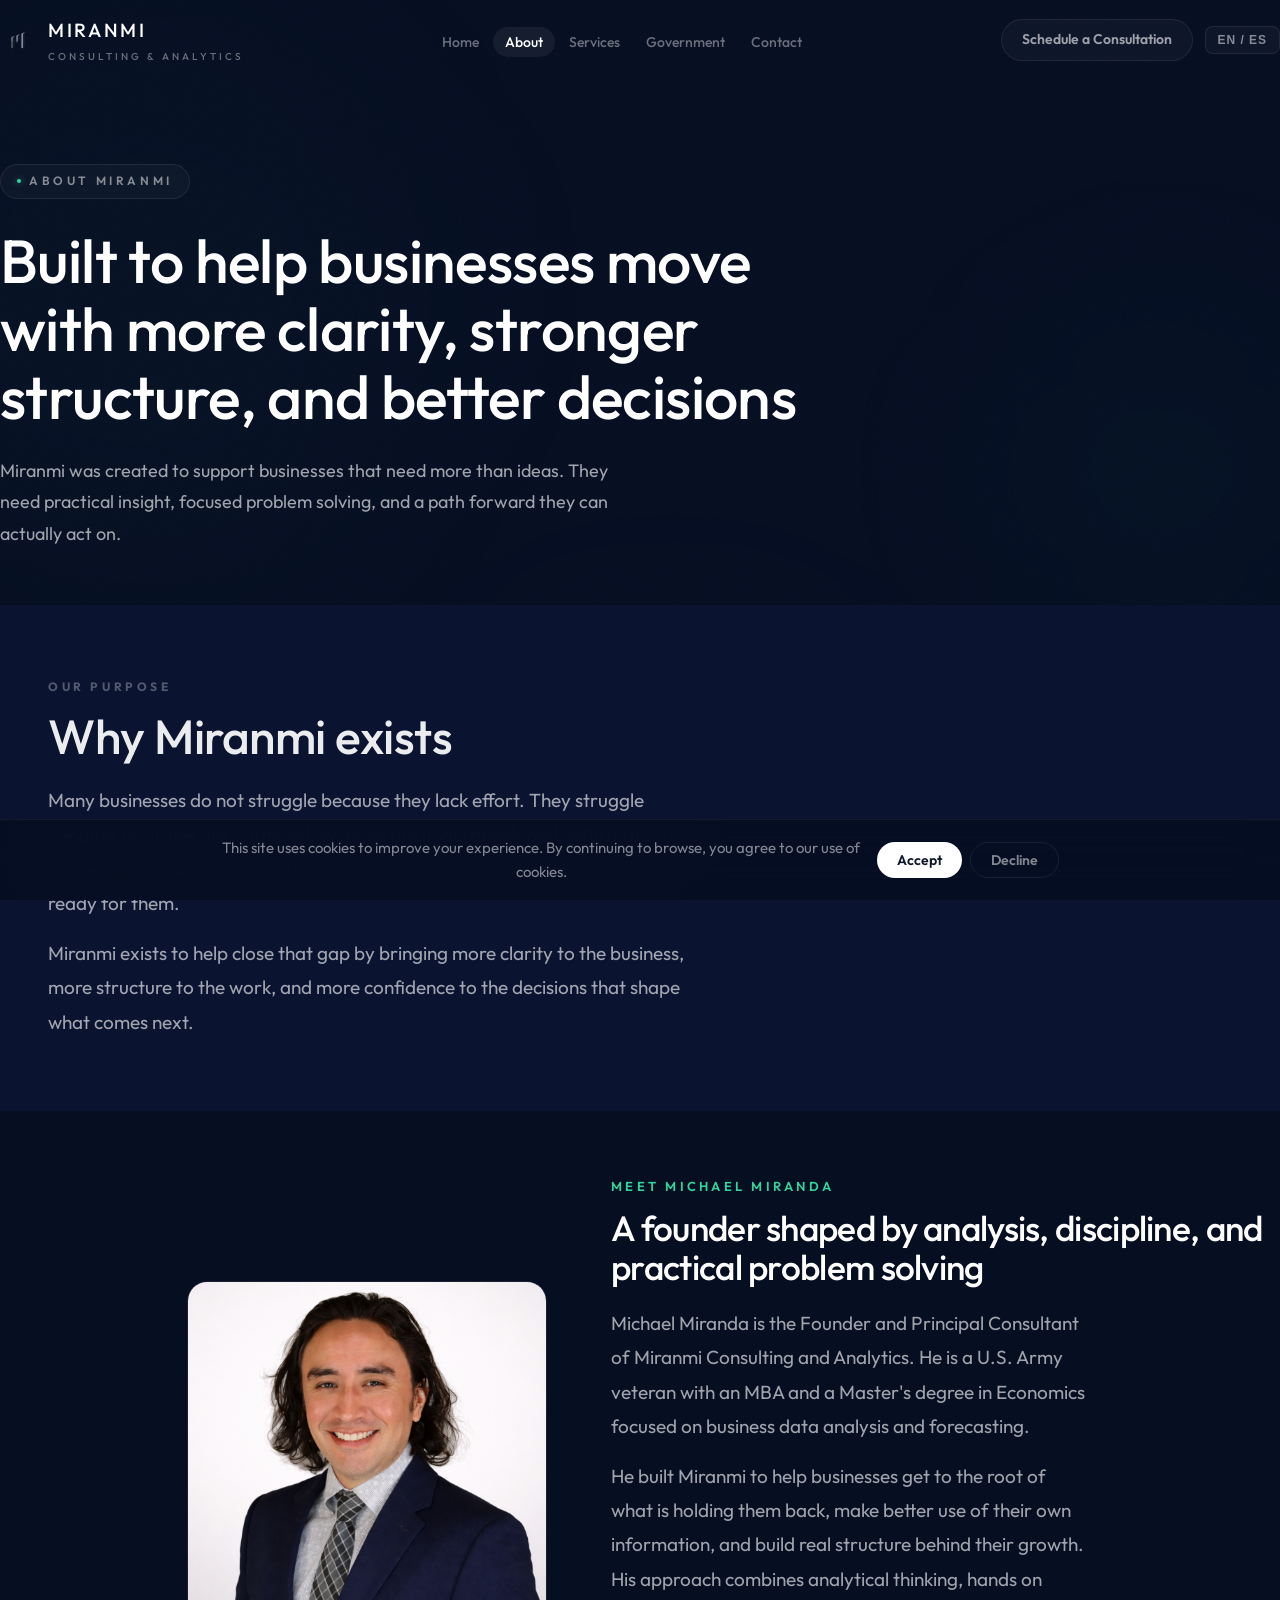
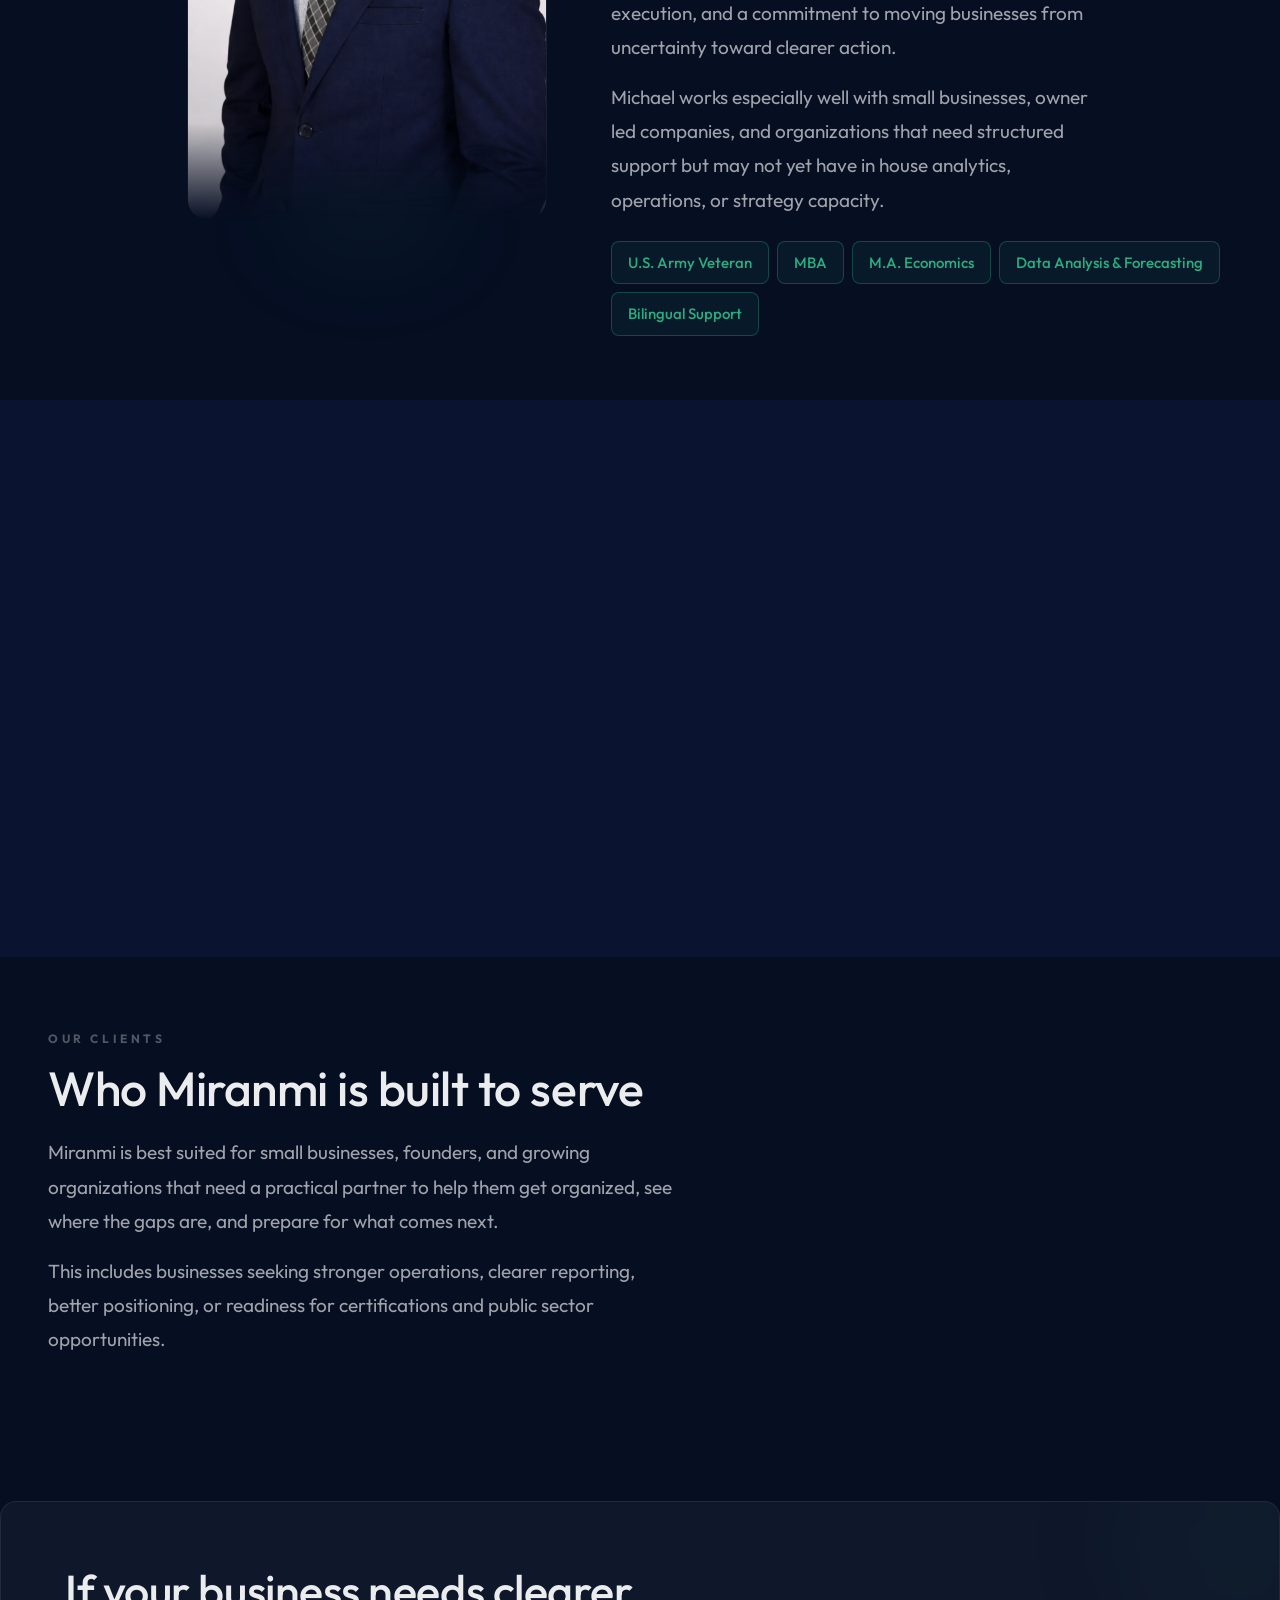
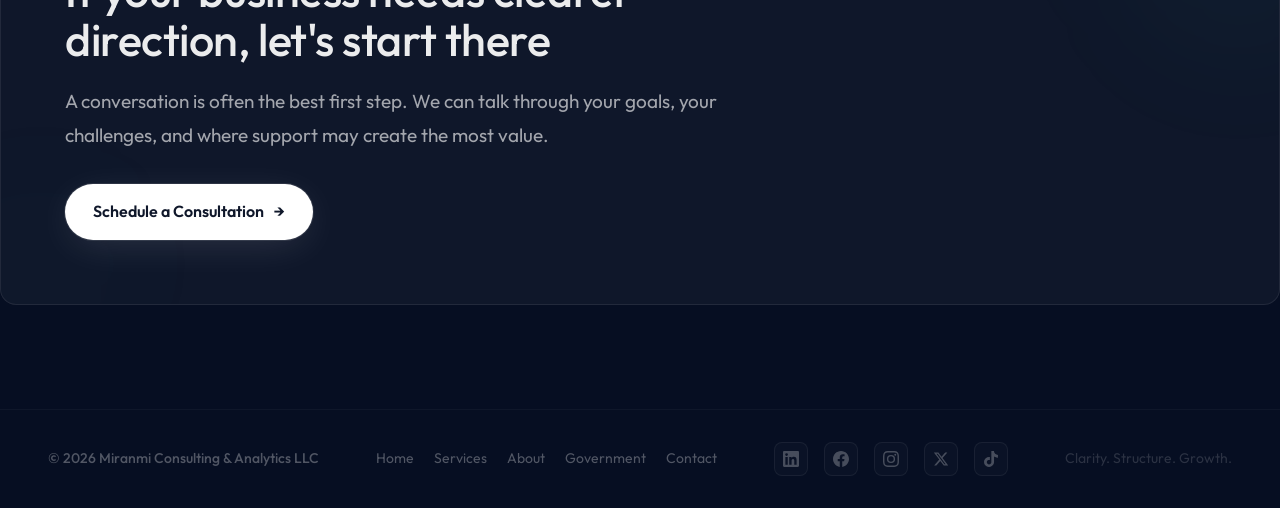
==== about/index.html @ eeb375f2 "Add files via upload" ====
<!DOCTYPE html>
<html lang="en">
<head>
<meta charset="UTF-8">
<meta name="viewport" content="width=device-width, initial-scale=1.0">
<title>About | Miranmi Consulting & Analytics</title>
<meta name="description" content="Meet Michael Miranda, founder of Miranmi Consulting & Analytics. Veteran-owned firm in San Antonio, TX offering strategy, analytics, and operations support.">
<link rel="canonical" href="https://miranmi.com/about/">
<meta property="og:type" content="website">
<meta property="og:url" content="https://miranmi.com/about/">
<meta property="og:title" content="About | Miranmi Consulting & Analytics">
<meta property="og:description" content="Meet Michael Miranda, founder of Miranmi Consulting & Analytics. Veteran-owned firm in San Antonio, TX offering strategy, analytics, and operations support.">
<meta property="og:image" content="https://miranmi.com/og-image.png">
<meta property="og:site_name" content="Miranmi Consulting & Analytics">
<meta property="og:locale" content="en_US">
<meta property="og:locale:alternate" content="es_US">
<link rel="alternate" hreflang="en" href="https://miranmi.com/about/">
<link rel="alternate" hreflang="x-default" href="https://miranmi.com/about/">
<meta name="twitter:card" content="summary_large_image">
<meta name="twitter:title" content="About | Miranmi Consulting & Analytics">
<meta name="twitter:description" content="Meet Michael Miranda, founder of Miranmi Consulting & Analytics. Veteran-owned firm in San Antonio, TX offering strategy, analytics, and operations support.">
<meta name="twitter:image" content="https://miranmi.com/og-image.png">
<link rel="icon" type="image/svg+xml" href="/favicon.svg">
<link rel="apple-touch-icon" href="/favicon.svg">
<link rel="preconnect" href="https://fonts.googleapis.com">
<link rel="preconnect" href="https://fonts.gstatic.com" crossorigin>
<link href="https://fonts.googleapis.com/css2?family=Outfit:wght@300;400;500;600;700&display=swap" rel="stylesheet">
<link rel="preload" href="/styles.css" as="style">
<link rel="stylesheet" href="/styles.css">
<script type="application/ld+json">
{
  "@context": "https://schema.org",
  "@type": "AboutPage",
  "mainEntity": {
    "@type": "ProfessionalService",
    "name": "Miranmi Consulting & Analytics",
    "url": "https://miranmi.com",
    "founder": {
      "@type": "Person",
      "name": "Michael Miranda",
      "jobTitle": "Founder",
      "image": "https://miranmi.com/images/michael-miranda.png"
    },
    "description": "Veteran-owned consulting firm in San Antonio, TX helping businesses gain clarity, improve structure, and prepare for growth."
  }
,
  "availableLanguage": ["en", "es"]
}
</script>
</head>
<body>
<div class="scroll-line" id="scrollLine"></div>
<div class="noise"></div>
<div class="bg-glow"><div class="g1"></div><div class="g2"></div><div class="g3"></div></div>

<nav class="nav" id="mainNav" role="navigation" aria-label="Main navigation">
  <div class="container nav-inner">
    <a href="/" class="nav-logo" aria-label="Miranmi Consulting & Analytics — Home">
      <svg viewBox="0 0 23623 23623" role="img" aria-label="Miranmi logo" style="fill-rule:evenodd;clip-rule:evenodd;stroke-linejoin:round;stroke-miterlimit:2;height:36px;width:36px;">
<defs>
<linearGradient id="nlg1" x1="0" y1="0" x2="1" y2="0" gradientUnits="userSpaceOnUse" gradientTransform="matrix(0,1339.72,-5904.94,0,13251.5,8702.69)"><stop offset="0" style="stop-color:rgb(123,130,145);stop-opacity:0.87"/><stop offset="1" style="stop-color:rgb(86,93,107);stop-opacity:0.87"/></linearGradient>
<linearGradient id="nlg2" x1="0" y1="0" x2="1" y2="0" gradientUnits="userSpaceOnUse" gradientTransform="matrix(0,1057.83,-3137.89,0,2877,10835.3)"><stop offset="0" style="stop-color:rgb(123,130,145);stop-opacity:0.92"/><stop offset="1" style="stop-color:rgb(86,93,107);stop-opacity:0.92"/></linearGradient>
</defs>
<g transform="matrix(1,0,0,1,0,827.251)">
<g transform="matrix(1.09,0,0,1.11,1342.5,495)">
<g transform="matrix(0.716,0,0,1.46,3920.6,-3742.5)"><path d="M5115.6,7302L5115.6,11706.8L3601,12324.8L3601,8026.5L5115.6,7302Z" style="fill:rgb(31,37,48);fill-opacity:0.5"/></g>
<g transform="matrix(0.292,0,0,1.265,4681,-1985.8)"><rect x="2737" y="7870" width="3521" height="4958" style="fill:url(#nlg1)"/></g>
<g transform="matrix(1,0,0,1,2173.6,1693)"><path d="M5407.4,5222L4337.3,6279.4L3307.8,6279.4L5407.4,5222Z" style="fill:rgb(194,200,212);fill-opacity:0.9"/></g>
</g>
<g transform="matrix(1.09,0,0,1.51,8043.9,-5215.2)">
<g transform="matrix(0.716,0,0,1.46,3920.6,-3742.5)"><path d="M5115.6,7499.9L5115.6,11870.3L3601,12324.8L3601,8013L5115.6,7499.9Z" style="fill:rgb(31,37,48);fill-opacity:0.5"/></g>
<g transform="matrix(0.292,0,0,1.265,4681,-1985.8)"><rect x="2737" y="7870" width="3521" height="4958" style="fill:rgb(130,138,153)"/></g>
<g transform="matrix(1,0,0,1,2173.6,1693)"><path d="M5407.4,5510.9L4337.3,6279.4L3307.8,6279.4L5407.4,5510.9Z" style="fill:rgb(194,200,212);fill-opacity:0.9"/></g>
</g>
<g transform="matrix(1.09,0,0,1,-1069.6,2012.2)">
<g transform="matrix(0.716,0,0,1.028,8324.9,-2637.6)"><path d="M6350.3,7422.6L6350.3,11281.4L4835.7,12255.4L4835.7,8564.4L6350.3,7422.6Z" style="fill:rgb(31,37,48);fill-opacity:0.47"/></g>
<g transform="matrix(0.292,0,0,0.945,9968.8,-1280.8)"><path d="M6258,7872.5C6258,7872.5 6255.1,11665.8 6254.9,11878.9C6254.9,11884.8 6247,11890.4 6233.3,11894L2737,12828L2737,7870L6258,7872.5Z" style="fill:url(#nlg2)"/></g>
<g transform="matrix(1,0,0,1,7461.4,-160.5)"><path d="M5407.4,5153.8L4337.3,6319.1L3307.8,6319.1L5407.4,5153.8Z" style="fill:rgb(194,200,212);fill-opacity:0.9"/></g>
</g>
</g>
</svg>
      <div>
        <div class="nav-logo-text logo-font">MIRANMI</div>
        <div class="nav-logo-sub"><span data-i="en" lang="en">Consulting & Analytics</span><span data-i="es" lang="es">Consultoría y Análisis</span></div>
      </div>
    </a>
    <ul class="nav-links" id="navLinks">
      <li><a href="/"><span data-i="en" lang="en">Home</span><span data-i="es" lang="es">Inicio</span></a></li>
      <li><a href="/about/" class="active"><span data-i="en" lang="en">About</span><span data-i="es" lang="es">Nosotros</span></a></li>
      <li><a href="/services/"><span data-i="en" lang="en">Services</span><span data-i="es" lang="es">Servicios</span></a></li>
      <li><a href="/government/"><span data-i="en" lang="en">Government</span><span data-i="es" lang="es">Gobierno</span></a></li>
      <li><a href="/contact/"><span data-i="en" lang="en">Contact</span><span data-i="es" lang="es">Contacto</span></a></li>
    </ul>
    <div class="nav-right">
      <a href="/contact/" class="nav-cta"><span data-i="en" lang="en">Schedule a Consultation</span><span data-i="es" lang="es">Agendar Consulta</span></a>
      <button class="lang-btn" onclick="toggleLang()" aria-label="Toggle English and Spanish">EN / ES</button>
      <button class="hamburger" onclick="openMenu()" aria-label="Menu"><span></span><span></span><span></span></button>
    </div>
  </div>
</nav>
<div class="mobile-overlay" id="mOverlay" onclick="closeMenu()"></div>
<div class="mobile-menu" id="mMenu">
  <div class="mobile-header">
    <div class="nav-logo" style="gap:8px;"><div><div class="nav-logo-text logo-font" style="font-size:17px;">MIRANMI</div></div></div>
    <button class="mobile-close" onclick="closeMenu()">&times;</button>
  </div>
  <nav class="mobile-nav">
    <a href="/" onclick="closeMenu()"><span data-i="en" lang="en">Home</span><span data-i="es" lang="es">Inicio</span></a>
    <a href="/about/" onclick="closeMenu()"><span data-i="en" lang="en">About</span><span data-i="es" lang="es">Nosotros</span></a>
    <a href="/services/" onclick="closeMenu()"><span data-i="en" lang="en">Services</span><span data-i="es" lang="es">Servicios</span></a>
    <a href="/government/" onclick="closeMenu()"><span data-i="en" lang="en">Government</span><span data-i="es" lang="es">Gobierno</span></a>
    <a href="/contact/" onclick="closeMenu()"><span data-i="en" lang="en">Contact</span><span data-i="es" lang="es">Contacto</span></a>
  </nav>
  <div class="mobile-footer">
    <a href="/contact/" onclick="closeMenu()"><span data-i="en" lang="en">Schedule a Consultation</span><span data-i="es" lang="es">Agendar Consulta</span> &rarr;</a>
  </div>
</div>

<main id="main-content">
<section class="page-hero container">
  <div class="reveal">
    <div class="eyebrow"><span class="dot"></span> <span data-i="en" lang="en">About Miranmi</span><span data-i="es" lang="es">Sobre Miranmi</span></div>
    <h1 class="serif"><span data-i="en" lang="en">Built to help businesses move with more clarity, stronger structure, and better decisions</span><span data-i="es" lang="es">Creado para ayudar a las empresas a moverse con más claridad, estructura más fuerte y mejores decisiones</span></h1>
    <p class="hero-sub"><span data-i="en" lang="en">Miranmi was created to support businesses that need more than ideas. They need practical insight, focused problem solving, and a path forward they can actually act on.</span><span data-i="es" lang="es">Miranmi fue creado para apoyar a empresas que necesitan más que ideas. Necesitan conocimiento práctico, resolución enfocada de problemas y un camino hacia adelante sobre el cual puedan actuar.</span></p>
  </div>
</section>
<section class="section-pad section-alt"><div class="container">
  <div class="reveal">
    <div class="section-label"><span data-i="en" lang="en">Our purpose</span><span data-i="es" lang="es">Nuestro propósito</span></div>
    <h2 class="section-title serif"><span data-i="en" lang="en">Why Miranmi exists</span><span data-i="es" lang="es">Por qué existe Miranmi</span></h2>
    <p class="section-text"><span data-i="en" lang="en">Many businesses do not struggle because they lack effort. They struggle because priorities are scattered, systems are underdeveloped, information is not being used well, or growth opportunities arrive before the business is ready for them.</span><span data-i="es" lang="es">Muchas empresas no luchan por falta de esfuerzo. Luchan porque las prioridades están dispersas, los sistemas están subdesarrollados, la información no se usa bien o las oportunidades de crecimiento llegan antes de que el negocio esté listo.</span></p>
    <p class="section-text" style="margin-top:16px;"><span data-i="en" lang="en">Miranmi exists to help close that gap by bringing more clarity to the business, more structure to the work, and more confidence to the decisions that shape what comes next.</span><span data-i="es" lang="es">Miranmi existe para ayudar a cerrar esa brecha trayendo más claridad al negocio, más estructura al trabajo y más confianza a las decisiones que dan forma a lo que viene.</span></p>
  </div>
</div></section>
<section class="container founder-section">
  <div class="founder-grid">
    <div class="reveal-left">
      <div class="founder-photo-wrap">
        <div class="founder-photo-glow"></div>
        <img src="/images/michael-miranda.png" alt="Michael Miranda — Founder, Miranmi Consulting & Analytics" class="founder-photo" width="400" height="500" loading="lazy">
      </div>
    </div>
    <div class="reveal-right" style="transition-delay:0.15s">
      <p class="founder-label"><span data-i="en" lang="en">Meet Michael Miranda</span><span data-i="es" lang="es">Conozca a Michael Miranda</span></p>
      <h2 class="serif founder-name" style="font-size:clamp(1.5rem,3vw,2.2rem);"><span data-i="en" lang="en">A founder shaped by analysis, discipline, and practical problem solving</span><span data-i="es" lang="es">Un fundador formado por el análisis, la disciplina y la resolución práctica de problemas</span></h2>
      <p class="founder-bio"><span data-i="en" lang="en">Michael Miranda is the Founder and Principal Consultant of Miranmi Consulting and Analytics. He is a U.S. Army veteran with an MBA and a Master&#39;s degree in Economics focused on business data analysis and forecasting.</span><span data-i="es" lang="es">Michael Miranda es el Fundador y Consultor Principal de Miranmi Consultoría y Análisis. Es veterano del Ejército de EE.UU. con un MBA y una Maestría en Economía enfocada en análisis de datos empresariales y pronósticos.</span></p>
      <p class="founder-bio" style="margin-top:16px;"><span data-i="en" lang="en">He built Miranmi to help businesses get to the root of what is holding them back, make better use of their own information, and build real structure behind their growth. His approach combines analytical thinking, hands on execution, and a commitment to moving businesses from uncertainty toward clearer action.</span><span data-i="es" lang="es">Construyó Miranmi para ayudar a las empresas a identificar lo que frena el progreso, hacer mejor uso de la información y construir una estructura más fuerte detrás del crecimiento.</span></p>
      <p class="founder-bio" style="margin-top:16px;"><span data-i="en" lang="en">Michael works especially well with small businesses, owner led companies, and organizations that need structured support but may not yet have in house analytics, operations, or strategy capacity.</span><span data-i="es" lang="es">Michael trabaja especialmente bien con pequeñas empresas, compañías dirigidas por sus dueños y organizaciones que necesitan soporte estructurado pero aún no tienen capacidad interna de análisis, operaciones o estrategia.</span></p>
      <div class="cert-badges" style="margin-top:24px;">
        <span class="cert-badge"><span data-i="en" lang="en">U.S. Army Veteran</span><span data-i="es" lang="es">Veterano del Ejército</span></span>
        <span class="cert-badge">MBA</span>
        <span class="cert-badge"><span data-i="en" lang="en">M.A. Economics</span><span data-i="es" lang="es">M.A. Economía</span></span>
        <span class="cert-badge"><span data-i="en" lang="en">Data Analysis & Forecasting</span><span data-i="es" lang="es">Análisis de Datos y Pronósticos</span></span>
        <span class="cert-badge"><span data-i="en" lang="en">Bilingual Support</span><span data-i="es" lang="es">Soporte Bilingüe</span></span>
      </div>
    </div>
  </div>
</section>
<section class="section-pad section-alt"><div class="container">
  <div class="reveal"><div class="section-label"><span data-i="en" lang="en">Guiding principles</span><span data-i="es" lang="es">Principios guía</span></div>
  <h2 class="section-title serif"><span data-i="en" lang="en">What guides the work</span><span data-i="es" lang="es">Lo que guía el trabajo</span></h2></div>
  <div class="card-grid cols-4">    <div class="card reveal"><div class="card-icon"><svg viewBox="0 0 24 24"><circle cx="11" cy="11" r="8"/><line x1="21" y1="21" x2="16.65" y2="16.65"/></svg></div><h3><span data-i="en" lang="en">Clarity first</span><span data-i="es" lang="es">Claridad primero</span></h3><p><span data-i="en" lang="en">Good decisions depend on understanding what matters most.</span><span data-i="es" lang="es">Las buenas decisiones dependen de entender lo que más importa.</span></p><div class="bottom-line"></div></div>
    <div class="card reveal" style="transition-delay:0.08s"><div class="card-icon"><svg viewBox="0 0 24 24"><polygon points="12 2 2 7 12 12 22 7 12 2"/><polyline points="2 17 12 22 22 17"/><polyline points="2 12 12 17 22 12"/></svg></div><h3><span data-i="en" lang="en">Structure matters</span><span data-i="es" lang="es">La estructura importa</span></h3><p><span data-i="en" lang="en">Growth is easier to sustain when systems, priorities, and processes are aligned.</span><span data-i="es" lang="es">El crecimiento es más fácil de sostener cuando sistemas, prioridades y procesos están alineados.</span></p><div class="bottom-line"></div></div>
    <div class="card reveal" style="transition-delay:0.16s"><div class="card-icon"><svg viewBox="0 0 24 24"><polygon points="13 2 3 14 12 14 11 22 21 10 12 10 13 2"/></svg></div><h3><span data-i="en" lang="en">Practical over performative</span><span data-i="es" lang="es">Práctico sobre performativo</span></h3><p><span data-i="en" lang="en">Support should make the business easier to run, not more complicated to explain.</span><span data-i="es" lang="es">El apoyo debe hacer que el negocio sea más fácil de operar, no más complicado de explicar.</span></p><div class="bottom-line"></div></div>
    <div class="card reveal" style="transition-delay:0.24s"><div class="card-icon"><svg viewBox="0 0 24 24"><path d="M22 11.08V12a10 10 0 1 1-5.93-9.14"/><polyline points="22 4 12 14.01 9 11.01"/></svg></div><h3><span data-i="en" lang="en">Real world usefulness</span><span data-i="es" lang="es">Utilidad en el mundo real</span></h3><p><span data-i="en" lang="en">The goal is not to create more theory. The goal is to help businesses act with more confidence and direction.</span><span data-i="es" lang="es">El objetivo no es crear más teoría. El objetivo es ayudar a las empresas a actuar con más confianza y dirección.</span></p><div class="bottom-line"></div></div>
</div>
</div></section>
<section class="section-pad"><div class="container">
  <div class="reveal">
    <div class="section-label"><span data-i="en" lang="en">Our clients</span><span data-i="es" lang="es">Nuestros clientes</span></div>
    <h2 class="section-title serif"><span data-i="en" lang="en">Who Miranmi is built to serve</span><span data-i="es" lang="es">Para quién fue creado Miranmi</span></h2>
    <p class="section-text"><span data-i="en" lang="en">Miranmi is best suited for small businesses, founders, and growing organizations that need a practical partner to help them get organized, see where the gaps are, and prepare for what comes next.</span><span data-i="es" lang="es">Miranmi es ideal para pequeñas empresas, fundadores y organizaciones en crecimiento que necesitan apoyo práctico para entender qué frena el progreso, mejorar la estructura interna y prepararse para la siguiente etapa de crecimiento.</span></p>
    <p class="section-text" style="margin-top:16px;"><span data-i="en" lang="en">This includes businesses seeking stronger operations, clearer reporting, better positioning, or readiness for certifications and public sector opportunities.</span><span data-i="es" lang="es">Esto incluye empresas que buscan operaciones más fuertes, reportes más claros, mejor posicionamiento o preparación para certificaciones y oportunidades del sector público.</span></p>
  </div>
</div></section>
<section class="container section-pad">
  <div class="reveal-scale">
    <div class="cta-section">
      <div class="cta-glow1"></div>
      <div class="cta-glow2"></div>
      <div class="cta-inner" style="max-width:720px;">
        <h2 class="serif"><span data-i="en" lang="en">If your business needs clearer direction, let's start there</span><span data-i="es" lang="es">Si su negocio necesita una dirección más clara, comencemos ahí</span></h2>
        <p><span data-i="en" lang="en">A conversation is often the best first step. We can talk through your goals, your challenges, and where support may create the most value.</span><span data-i="es" lang="es">Una conversación es a menudo el mejor primer paso. Podemos hablar sobre sus objetivos, sus desafíos y dónde el apoyo puede crear más valor.</span></p>
        <div style="margin-top:32px;">
          <a href="/contact/" class="btn-primary"><span data-i="en" lang="en">Schedule a Consultation</span><span data-i="es" lang="es">Agendar Consulta</span> <span>&rarr;</span></a>
          
        </div>
      </div>
    </div>
  </div>
</section>

</main>

<footer class="footer">
  <div class="container">
    <div class="footer-inner">
      <div class="footer-copy">&copy; 2026 Miranmi Consulting &amp; Analytics LLC</div>
      <nav class="footer-nav" aria-label="Footer navigation">
        <a href="/">Home</a>
        <a href="/services/">Services</a>
        <a href="/about/">About</a>
        <a href="/government/">Government</a>
        <a href="/contact/">Contact</a>
      </nav>
      <div class="footer-social">
        <a href="https://www.linkedin.com/company/miranmiconsulting" target="_blank" rel="noopener noreferrer" aria-label="LinkedIn"><svg viewBox="0 0 24 24"><path d="M20.447 20.452h-3.554v-5.569c0-1.328-.027-3.037-1.852-3.037-1.853 0-2.136 1.445-2.136 2.939v5.667H9.351V9h3.414v1.561h.046c.477-.9 1.637-1.85 3.37-1.85 3.601 0 4.267 2.37 4.267 5.455v6.286zM5.337 7.433a2.062 2.062 0 01-2.063-2.065 2.064 2.064 0 112.063 2.065zm1.782 13.019H3.555V9h3.564v11.452zM22.225 0H1.771C.792 0 0 .774 0 1.729v20.542C0 23.227.792 24 1.771 24h20.451C23.2 24 24 23.227 24 22.271V1.729C24 .774 23.2 0 22.222 0h.003z"/></svg></a>
        <a href="https://www.facebook.com/people/Miranmi-Consulting-Analytics/61582203251002/" target="_blank" rel="noopener noreferrer" aria-label="Facebook"><svg viewBox="0 0 24 24"><path d="M24 12.073c0-6.627-5.373-12-12-12s-12 5.373-12 12c0 5.99 4.388 10.954 10.125 11.854v-8.385H7.078v-3.47h3.047V9.43c0-3.007 1.792-4.669 4.533-4.669 1.312 0 2.686.235 2.686.235v2.953H15.83c-1.491 0-1.956.925-1.956 1.874v2.25h3.328l-.532 3.47h-2.796v8.385C19.612 23.027 24 18.062 24 12.073z"/></svg></a>
        <a href="https://www.instagram.com/miranmiconsulting/" target="_blank" rel="noopener noreferrer" aria-label="Instagram"><svg viewBox="0 0 24 24"><path d="M12 2.163c3.204 0 3.584.012 4.85.07 3.252.148 4.771 1.691 4.919 4.919.058 1.265.069 1.645.069 4.849 0 3.205-.012 3.584-.069 4.849-.149 3.225-1.664 4.771-4.919 4.919-1.266.058-1.644.07-4.85.07-3.204 0-3.584-.012-4.849-.07-3.26-.149-4.771-1.699-4.919-4.92-.058-1.265-.07-1.644-.07-4.849 0-3.204.013-3.583.07-4.849.149-3.227 1.664-4.771 4.919-4.919 1.266-.057 1.645-.069 4.849-.069zM12 0C8.741 0 8.333.014 7.053.072 2.695.272.273 2.69.073 7.052.014 8.333 0 8.741 0 12c0 3.259.014 3.668.072 4.948.2 4.358 2.618 6.78 6.98 6.98C8.333 23.986 8.741 24 12 24c3.259 0 3.668-.014 4.948-.072 4.354-.2 6.782-2.618 6.979-6.98.059-1.28.073-1.689.073-4.948 0-3.259-.014-3.667-.072-4.947-.196-4.354-2.617-6.78-6.979-6.98C15.668.014 15.259 0 12 0zm0 5.838a6.162 6.162 0 100 12.324 6.162 6.162 0 000-12.324zM12 16a4 4 0 110-8 4 4 0 010 8zm6.406-11.845a1.44 1.44 0 100 2.881 1.44 1.44 0 000-2.881z"/></svg></a>
        <a href="https://x.com/miranmiconsult" target="_blank" rel="noopener noreferrer" aria-label="X"><svg viewBox="0 0 24 24"><path d="M18.244 2.25h3.308l-7.227 8.26 8.502 11.24H16.17l-5.214-6.817L4.99 21.75H1.68l7.73-8.835L1.254 2.25H8.08l4.713 6.231zm-1.161 17.52h1.833L7.084 4.126H5.117z"/></svg></a>
        <a href="https://www.tiktok.com/@miranmiconsulting" target="_blank" rel="noopener noreferrer" aria-label="TikTok"><svg viewBox="0 0 24 24"><path d="M12.525.02c1.31-.02 2.61-.01 3.91-.02.08 1.53.63 3.09 1.75 4.17 1.12 1.11 2.7 1.62 4.24 1.79v4.03c-1.44-.05-2.89-.35-4.2-.97-.57-.26-1.1-.59-1.62-.93-.01 2.92.01 5.84-.02 8.75-.08 1.4-.54 2.79-1.35 3.94-1.31 1.92-3.58 3.17-5.91 3.21-1.43.08-2.86-.31-4.08-1.03-2.02-1.19-3.44-3.37-3.65-5.71-.02-.5-.03-1-.01-1.49.18-1.9 1.12-3.72 2.58-4.96 1.66-1.44 3.98-2.13 6.15-1.72.02 1.48-.04 2.96-.04 4.44-.99-.32-2.15-.23-3.02.37-.63.41-1.11 1.04-1.36 1.75-.21.51-.15 1.07-.14 1.61.24 1.64 1.82 3.02 3.5 2.87 1.12-.01 2.19-.66 2.77-1.61.19-.33.4-.67.41-1.06.1-1.79.06-3.57.07-5.36.01-4.03-.01-8.05.02-12.07z"/></svg></a>
      </div>
      <div class="footer-tagline"><span data-i="en" lang="en">Clarity. Structure. Growth.</span><span data-i="es" lang="es">Claridad. Estructura. Crecimiento.</span></div>
    </div>
  </div>
</footer>
<div class="cookie-banner" id="cookieBanner">
  <p>
    <span data-i="en" lang="en">This site uses cookies to improve your experience. By continuing to browse, you agree to our use of cookies.</span>
    <span data-i="es" lang="es">Este sitio utiliza cookies para mejorar su experiencia. Al continuar navegando, acepta el uso de cookies.</span>
  </p>
  <div style="display:flex;gap:8px;">
    <button class="cookie-btn cookie-accept" onclick="acceptCookies()"><span data-i="en" lang="en">Accept</span><span data-i="es" lang="es">Aceptar</span></button>
    <button class="cookie-btn cookie-decline" onclick="declineCookies()"><span data-i="en" lang="en">Decline</span><span data-i="es" lang="es">Rechazar</span></button>
  </div>
</div>

<script src="/main.js"></script>
</body>
</html>
---- styles.css ----
/* ===== RESET ===== */
*, *::before, *::after { box-sizing: border-box; margin: 0; padding: 0; }
.sr-only { position:absolute;width:1px;height:1px;padding:0;margin:-1px;overflow:hidden;clip:rect(0,0,0,0);white-space:nowrap;border:0; }

:root {
  --bg: #060e22;
  --bg-alt: #0a1330;
  --bg-card: rgba(255,255,255,0.04);
  --bg-card-hover: rgba(255,255,255,0.07);
  --border: rgba(255,255,255,0.08);
  --border-hover: rgba(255,255,255,0.15);
  --text: rgba(255,255,255,0.62);
  --text-light: rgba(255,255,255,0.48);
  --text-bright: rgba(255,255,255,0.92);
  --text-muted: rgba(255,255,255,0.3);
  --white: #ffffff;
  --emerald: #34d399;
  --emerald-light: #6ee7b7;
  --emerald-glow: rgba(52,211,153,0.08);
  --emerald-border: rgba(52,211,153,0.25);
  --teal: #2dd4bf;
}

html { scroll-behavior: smooth; scroll-padding-top: 72px; }

body {
  font-family: 'Outfit', sans-serif;
  background: var(--bg);
  color: var(--text);
  line-height: 1.7;
  font-size: 19px;
  -webkit-font-smoothing: antialiased;
  overflow-x: hidden;
}

.serif { font-family: 'Avenir Next Condensed', 'Avenir Next', 'Avenir', 'Outfit', sans-serif; font-weight: 500; letter-spacing: -0.02em; }
.logo-font { font-family: 'Avenir Next Condensed', 'Avenir Next', 'Avenir', 'Outfit', sans-serif; }

a { color: inherit; text-decoration: none; }
img { max-width: 100%; height: auto; }

.container { max-width: 1280px; margin: 0 auto; padding: 0 24px; }
@media (min-width: 400px) { .container { padding: 0 32px; } }
@media (min-width: 640px) { .container { padding: 0 40px; } }
@media (min-width: 1024px) { .container { padding: 0 48px; } }

/* ===== SCROLL PROGRESS ===== */
.scroll-line {
  position: fixed; top: 0; left: 0; z-index: 200;
  height: 2px; width: 0;
  background: linear-gradient(90deg, var(--emerald), var(--teal));
  transition: width 80ms linear;
}

/* ===== NOISE OVERLAY ===== */
.noise {
  pointer-events: none; position: fixed; inset: 0; z-index: 1;
  opacity: 0.025;
  background-image: url("data:image/svg+xml,%3Csvg viewBox='0 0 256 256' xmlns='http://www.w3.org/2000/svg'%3E%3Cfilter id='n'%3E%3CfeTurbulence type='fractalNoise' baseFrequency='0.9' numOctaves='4' stitchTiles='stitch'/%3E%3C/filter%3E%3Crect width='100%25' height='100%25' filter='url(%23n)'/%3E%3C/svg%3E");
  background-repeat: repeat; background-size: 256px;
}

/* ===== BG GRADIENTS ===== */
.bg-glow { pointer-events: none; position: fixed; inset: 0; z-index: 0; }
.bg-glow .g1 { position: absolute; left: -160px; top: 0; width: 600px; height: 600px; border-radius: 50%; background: rgba(52,211,153,0.02); filter: blur(120px); }
.bg-glow .g2 { position: absolute; right: -80px; top: 30%; width: 400px; height: 400px; border-radius: 50%; background: rgba(45,212,191,0.015); filter: blur(100px); }
.bg-glow .g3 { position: absolute; bottom: 0; left: 33%; width: 500px; height: 300px; border-radius: 50%; background: rgba(6,182,212,0.01); filter: blur(100px); }

/* ===== NAV ===== */
.nav {
  position: sticky; top: 0; z-index: 100;
  border-bottom: 1px solid transparent;
  background: transparent;
  transition: all 0.6s ease;
}
.nav.scrolled {
  border-bottom-color: var(--border);
  background: rgba(6,14,34,0.85);
  backdrop-filter: blur(24px);
  box-shadow: 0 1px 40px -8px rgba(0,0,0,0.5);
}
.nav-inner {
  display: flex; align-items: center; justify-content: space-between;
  padding: 14px 0; gap: 16px;
}
.nav-logo { display: flex; align-items: center; gap: 12px; }
.nav-logo svg { height: 36px; width: 36px; }
.nav-logo-text { letter-spacing: 0.14em; font-size: 19px; font-weight: 500; color: var(--white); font-family: 'Avenir Next Condensed', 'Avenir Next', 'Avenir', 'Outfit', sans-serif; }
.nav-logo-sub { font-size: 10px; font-weight: 500; text-transform: uppercase; letter-spacing: 0.3em; color: rgba(255,255,255,0.4); margin-top: 2px; }

.nav-links { display: none; list-style: none; align-items: center; gap: 2px; }
@media (min-width: 1024px) { .nav-links { display: flex; } }
.nav-links a {
  padding: 6px 12px; border-radius: 999px;
  font-size: 14px; font-weight: 500;
  color: rgba(255,255,255,0.4);
  transition: all 0.3s ease; white-space: nowrap;
}
.nav-links a:hover { color: rgba(255,255,255,0.7); }
.nav-links a.active { background: rgba(255,255,255,0.06); color: var(--white); }

.nav-right { display: flex; align-items: center; gap: 12px; }

.nav-cta {
  display: none; padding: 8px 20px; border-radius: 999px;
  border: 1px solid rgba(255,255,255,0.08); background: rgba(255,255,255,0.03);
  font-size: 14px; font-weight: 600; color: rgba(255,255,255,0.6);
  cursor: pointer; transition: all 0.3s ease;
}
.nav-cta:hover { border-color: rgba(255,255,255,0.12); color: rgba(255,255,255,0.9); }
@media (min-width: 640px) { .nav-cta { display: inline-flex; } }

.lang-btn {
  padding: 6px 12px; border-radius: 8px;
  border: 1px solid rgba(255,255,255,0.08); background: rgba(255,255,255,0.03);
  font-size: 12px; font-weight: 700; letter-spacing: 0.08em;
  color: rgba(255,255,255,0.5); cursor: pointer; transition: all 0.3s ease;
}
.lang-btn:hover { border-color: var(--emerald-border); color: var(--emerald); }

.hamburger {
  display: flex; flex-direction: column; gap: 5px;
  background: none; border: none; padding: 8px; cursor: pointer;
}
.hamburger span { display: block; width: 22px; height: 1.5px; background: rgba(255,255,255,0.5); border-radius: 2px; transition: all 0.3s; }
@media (min-width: 1024px) { .hamburger { display: none; } }

/* Mobile menu */
.mobile-overlay {
  position: fixed; inset: 0; z-index: 90;
  background: rgba(0,0,0,0.6); backdrop-filter: blur(8px);
  opacity: 0; pointer-events: none; transition: opacity 0.4s;
}
.mobile-overlay.open { opacity: 1; pointer-events: auto; }
.mobile-menu {
  position: fixed; top: 0; right: 0; bottom: 0; z-index: 100;
  width: 100%; max-width: 340px;
  background: rgba(6,14,34,0.98); backdrop-filter: blur(24px);
  border-left: 1px solid var(--border);
  transform: translateX(100%); transition: transform 0.6s cubic-bezier(0.16,1,0.3,1);
  display: flex; flex-direction: column;
}
.mobile-menu.open { transform: translateX(0); }
.mobile-header {
  display: flex; align-items: center; justify-content: space-between;
  padding: 16px 20px; border-bottom: 1px solid var(--border);
}
.mobile-close {
  width: 36px; height: 36px; display: flex; align-items: center; justify-content: center;
  border-radius: 8px; border: 1px solid rgba(255,255,255,0.06); background: rgba(255,255,255,0.03);
  color: rgba(255,255,255,0.5); cursor: pointer; font-size: 18px;
}
.mobile-nav { flex: 1; overflow-y: auto; padding: 24px 16px; }
.mobile-nav a {
  display: flex; align-items: center; gap: 12px;
  padding: 12px 16px; border-radius: 12px; margin-bottom: 4px;
  font-size: 17px; font-weight: 500; color: rgba(255,255,255,0.4); transition: all 0.3s;
}
.mobile-nav a:hover { background: rgba(255,255,255,0.02); color: rgba(255,255,255,0.7); }
.mobile-footer { padding: 16px; border-top: 1px solid var(--border); }
.mobile-footer a {
  display: flex; align-items: center; justify-content: center; gap: 8px;
  width: 100%; padding: 12px; border-radius: 999px;
  background: var(--white); color: #0f172a; font-size: 14px; font-weight: 600;
}

/* ===== PAGE HERO ===== */
.page-hero {
  position: relative; z-index: 10;
  padding: 64px 0 48px;
}
@media (min-width: 768px) { .page-hero { padding: 80px 0 56px; } }
.page-hero .eyebrow {
  display: inline-flex; align-items: center; gap: 8px;
  padding: 6px 16px; border-radius: 999px;
  border: 1px solid rgba(255,255,255,0.08); background: rgba(255,255,255,0.03);
  font-size: 12px; font-weight: 600; text-transform: uppercase;
  letter-spacing: 0.3em; color: rgba(255,255,255,0.5);
  backdrop-filter: blur(8px); margin-bottom: 28px;
}
.page-hero .eyebrow .dot { width: 4px; height: 4px; border-radius: 50%; background: var(--emerald); box-shadow: 0 0 6px rgba(52,211,153,0.6); }
.page-hero h1 {
  font-size: clamp(1.8rem, 5vw, 3.8rem);
  line-height: 1.12; letter-spacing: -0.01em;
  color: var(--white); font-weight: 500; max-width: 800px;
}
.page-hero .hero-sub {
  margin-top: 24px; max-width: 640px;
  font-size: 18px; line-height: 1.75; color: var(--text);
}
.page-hero .hero-btns {
  margin-top: 36px; display: flex; flex-wrap: wrap; align-items: center; gap: 16px;
}

/* ===== HOME HERO (2-col) ===== */
.home-hero {
  display: grid; align-items: center; gap: 48px;
  padding: 24px 0 32px; position: relative; z-index: 10;
}
@media (min-width: 1024px) { .home-hero { grid-template-columns: 1.15fr 0.85fr; gap: 64px; padding: 36px 0 48px; } }

/* ===== BUTTONS ===== */
.btn-primary {
  display: inline-flex; align-items: center; gap: 10px;
  padding: 14px 28px; border-radius: 999px;
  background: var(--white); color: #0f172a;
  font-size: 16px; font-weight: 600;
  box-shadow: 0 0 0 1px rgba(255,255,255,0.1), 0 8px 40px -8px rgba(255,255,255,0.15);
  transition: all 0.4s; cursor: pointer; border: none;
}
.btn-primary:hover { transform: translateY(-2px); box-shadow: 0 0 0 1px rgba(255,255,255,0.15), 0 12px 50px -8px rgba(255,255,255,0.25); }
.btn-outline {
  display: inline-flex; align-items: center; gap: 8px;
  padding: 14px 24px; border-radius: 999px;
  border: 1px solid rgba(255,255,255,0.08); background: transparent;
  font-size: 16px; font-weight: 600; color: rgba(255,255,255,0.7);
  transition: all 0.4s; cursor: pointer;
}
.btn-outline:hover { border-color: rgba(255,255,255,0.15); color: rgba(255,255,255,0.9); }

/* ===== HERO CARD ===== */
.hero-card { position: relative; max-width: 420px; margin: 0 auto; }
@media (min-width: 1024px) { .hero-card { margin: 0 0 0 auto; } }
.hero-card-outer { position: absolute; inset: -1px; border-radius: 28px; background: linear-gradient(to bottom, rgba(255,255,255,0.06), transparent); }
.hero-card-inner {
  position: relative; overflow: hidden; border-radius: 27px;
  border: 1px solid var(--border); background: var(--bg-card);
  backdrop-filter: blur(12px); padding: 40px; text-align: center;
}
.hero-card-glow { position: absolute; top: -80px; left: 50%; transform: translateX(-50%); width: 160px; height: 160px; border-radius: 50%; background: rgba(52,211,153,0.04); filter: blur(60px); }
.hero-card-logo { position: relative; margin: 0 auto 16px; display: flex; justify-content: center; }
.hero-card-logo svg { width: 100%; max-width: 205px; overflow: visible; }
.hero-card-name { font-size: 32px; letter-spacing: 0.14em; color: var(--white); font-family: 'Avenir Next Condensed', 'Avenir Next', 'Avenir', 'Outfit', sans-serif; font-weight: 500; }
.hero-card-sub { margin-top: 6px; font-size: 11px; font-weight: 600; text-transform: uppercase; letter-spacing: 0.35em; color: rgba(255,255,255,0.3); }
.hero-card-line { margin: 32px 0; height: 1px; background: linear-gradient(to right, transparent, rgba(255,255,255,0.06), transparent); }
.hero-card-tagline { font-size: 17px; line-height: 1.75; color: rgba(255,255,255,0.4); max-width: 28ch; margin: 0 auto; }

/* Bar animations */
.miranmi-bar-left, .miranmi-bar-middle, .miranmi-bar-right {
  transform-box: fill-box !important; transform-origin: bottom center !important;
  animation: miranmiLogoRise 1.8s cubic-bezier(0.22, 1, 0.36, 1) both !important;
}
.miranmi-bar-middle { animation-delay: 0.18s !important; }
.miranmi-bar-right { animation-delay: 0.36s !important; }
@keyframes miranmiLogoRise {
  0% { transform: translateY(28px) scaleY(0.12); opacity: 0.18; }
  100% { transform: translateY(0) scaleY(1); opacity: 1; }
}

/* ===== SECTIONS ===== */
section { position: relative; z-index: 10; }
section[id] { scroll-margin-top: 72px; }

.section-pad { padding: 56px 0; }
@media (min-width: 768px) { .section-pad { padding: 72px 0; } }
.section-pad-sm { padding: 40px 0; }

.section-alt { background: var(--bg-alt); }

.section-label {
  font-size: 12px; font-weight: 700; text-transform: uppercase;
  letter-spacing: 0.3em; color: rgba(255,255,255,0.3); margin-bottom: 12px;
}
.section-title {
  font-size: clamp(1.8rem, 4vw, 3rem);
  letter-spacing: -0.01em; color: var(--text-bright);
  max-width: 720px; font-weight: 500; line-height: 1.12;
}
.section-text {
  margin-top: 20px; font-size: 19px; line-height: 1.8;
  color: var(--text); max-width: 640px;
}

/* ===== DIVIDER ===== */
.divider {
  position: relative; z-index: 10;
  display: flex; align-items: center; justify-content: center;
  margin: 0; padding: 0;
}
.divider .line { flex: 1; height: 1px; background: linear-gradient(to right, transparent, rgba(255,255,255,0.06), transparent); }
.divider .dot { margin: 0 16px; width: 4px; height: 4px; border-radius: 50%; background: rgba(255,255,255,0.1); }

/* ===== CARD GRID ===== */
.card-grid { display: grid; gap: 16px; margin-top: 36px; }
.card-grid.cols-2 { grid-template-columns: 1fr; }
.card-grid.cols-3 { grid-template-columns: 1fr; }
.card-grid.cols-4 { grid-template-columns: 1fr; }
@media (min-width: 640px) { .card-grid.cols-2 { grid-template-columns: repeat(2, 1fr); } }
@media (min-width: 640px) { .card-grid.cols-3 { grid-template-columns: repeat(2, 1fr); } }
@media (min-width: 1024px) { .card-grid.cols-3 { grid-template-columns: repeat(3, 1fr); } }
@media (min-width: 640px) { .card-grid.cols-4 { grid-template-columns: repeat(2, 1fr); } }
@media (min-width: 1024px) { .card-grid.cols-4 { grid-template-columns: repeat(4, 1fr); } }

/* ===== FLIP / HOVER CARDS ===== */
.flip-card {
  position: relative; overflow: hidden; border-radius: 16px;
  border: 1px solid var(--border); background: var(--bg-card);
  padding: 24px 20px 52px; transition: all 0.6s ease; cursor: default;
  min-height: 180px;
}
@media (min-width: 640px) { .flip-card { padding: 28px 28px 52px; } }
.flip-card:hover { border-color: var(--border-hover); background: var(--bg-card-hover); }

.flip-card .card-icon {
  width: 44px; height: 44px; margin-bottom: 20px; border-radius: 12px;
  border: 1px solid rgba(255,255,255,0.06); background: rgba(255,255,255,0.03);
  display: flex; align-items: center; justify-content: center; transition: all 0.5s;
}
.flip-card:hover .card-icon {
  border-color: var(--emerald-border); background: var(--emerald-glow);
  box-shadow: 0 0 20px -6px rgba(52,211,153,0.25);
}
.flip-card .card-icon svg {
  width: 20px; height: 20px; stroke: rgba(255,255,255,0.6);
  fill: none; stroke-width: 1.8; stroke-linecap: round; stroke-linejoin: round; transition: stroke 0.5s;
}
.flip-card:hover .card-icon svg { stroke: var(--emerald); }

.flip-card h3 {
  font-size: 20px; font-weight: 600; letter-spacing: -0.02em;
  color: var(--text-bright); transition: color 0.5s;
}
.flip-card:hover h3 { color: var(--white); }

.flip-card .card-front-text {
  margin-top: 12px; font-size: 17px; line-height: 1.75;
  color: rgba(255,255,255,0.5); transition: all 0.5s;
}
.flip-card:hover .card-front-text { color: rgba(255,255,255,0.6); }

.flip-card .card-hover-text {
  margin-top: 16px; padding-top: 16px;
  border-top: 1px solid rgba(52,211,153,0.15);
  font-size: 15px; line-height: 1.7; color: rgba(52,211,153,0.7);
  max-height: 0; overflow: hidden; opacity: 0;
  transition: max-height 0.7s cubic-bezier(0.16,1,0.3,1), opacity 0.6s ease;
}
/* Desktop: show on hover */
@media (hover: hover) {
  .flip-card:hover .card-hover-text { max-height: 200px; opacity: 1; }
}
/* Mobile: show on tap (toggled via JS) */
.flip-card.expanded .card-hover-text { max-height: 200px; opacity: 1; }
.flip-card .tap-hint {
  display: none; margin-top: 12px;
  font-size: 13px; color: rgba(255,255,255,0.25); font-weight: 500;
}
@media (hover: none) { .flip-card .tap-hint { display: block; } }
.flip-card .card-info-toggle { transition: opacity 0.3s; }
@media (hover: hover) { .flip-card:hover .card-info-toggle { opacity: 0; } }
@media (hover: none) { .flip-card .card-info-toggle { display: none; } }

.flip-card .bottom-line {
  position: absolute; bottom: 0; left: 0;
  height: 1px; width: 0;
  background: linear-gradient(to right, rgba(52,211,153,0.4), transparent);
  transition: width 0.7s;
}
.flip-card:hover .bottom-line, .flip-card.expanded .bottom-line { width: 100%; }

/* ===== STANDARD CARD ===== */
.card {
  position: relative; overflow: hidden; border-radius: 16px;
  border: 1px solid var(--border); background: var(--bg-card);
  padding: 24px 20px; transition: all 0.7s ease;
}
@media (min-width: 640px) { .card { padding: 28px; } }
.card:hover { border-color: var(--border-hover); background: var(--bg-card-hover); }
.card h3 {
  font-size: 20px; font-weight: 600; letter-spacing: -0.02em;
  color: var(--text-bright); transition: color 0.5s;
}
.card:hover h3 { color: var(--white); }
.card p {
  margin-top: 12px; font-size: 17px; line-height: 1.75;
  color: rgba(255,255,255,0.5); transition: color 0.5s;
}
.card:hover p { color: rgba(255,255,255,0.6); }
.card .bottom-line {
  position: absolute; bottom: 0; left: 0;
  height: 1px; width: 0;
  background: linear-gradient(to right, rgba(52,211,153,0.4), transparent);
  transition: width 0.7s;
}
.card:hover .bottom-line { width: 100%; }

.card .card-icon {
  width: 44px; height: 44px; margin-bottom: 20px; border-radius: 12px;
  border: 1px solid rgba(255,255,255,0.06); background: rgba(255,255,255,0.03);
  display: flex; align-items: center; justify-content: center; transition: all 0.5s;
}
.card:hover .card-icon {
  border-color: var(--emerald-border); background: var(--emerald-glow);
  box-shadow: 0 0 20px -6px rgba(52,211,153,0.25);
}
.card .card-icon svg {
  width: 20px; height: 20px; stroke: rgba(255,255,255,0.6);
  fill: none; stroke-width: 1.8; stroke-linecap: round; stroke-linejoin: round; transition: stroke 0.5s;
}
.card:hover .card-icon svg { stroke: var(--emerald); }

/* ===== STEP CARDS ===== */
.step-grid { display: grid; gap: 16px; margin-top: 36px; counter-reset: step; }
@media (min-width: 640px) { .step-grid { grid-template-columns: repeat(2, 1fr); } }
@media (min-width: 1024px) { .step-grid { grid-template-columns: repeat(4, 1fr); } }

.step-card {
  position: relative; padding: 32px; border-radius: 16px;
  border: 1px solid var(--border); background: var(--bg-card);
  counter-increment: step; transition: all 0.5s;
}
.step-card:hover { border-color: var(--border-hover); background: var(--bg-card-hover); }
.step-card::before {
  content: counter(step, decimal-leading-zero);
  display: block; font-size: 48px; font-weight: 700; line-height: 1;
  color: rgba(255,255,255,0.04); margin-bottom: 16px; transition: color 0.5s;
}
.step-card:hover::before { color: rgba(52,211,153,0.12); }
.step-card h3 { font-size: 20px; font-weight: 600; color: var(--text-bright); margin-bottom: 12px; }
.step-card p { font-size: 16px; line-height: 1.75; color: rgba(255,255,255,0.5); }

/* ===== SERVICE DETAIL CARDS ===== */
.service-card {
  position: relative; overflow: hidden; border-radius: 16px;
  border: 1px solid var(--border); background: var(--bg-card);
  padding: 24px 24px 52px; transition: all 0.6s ease; cursor: default;
}
@media (min-width: 640px) { .service-card { padding: 28px 28px 52px; } }
.service-card:hover { border-color: var(--border-hover); background: var(--bg-card-hover); }
.service-card h3 { font-size: 22px; font-weight: 600; color: var(--text-bright); margin-bottom: 12px; }
.service-card .main-text { font-size: 18px; line-height: 1.7; color: rgba(255,255,255,0.6); margin-bottom: 12px; }
.service-card .support-text { font-size: 16px; line-height: 1.75; color: rgba(255,255,255,0.45); }
.service-card .card-hover-text {
  margin-top: 16px; padding-top: 16px;
  border-top: 1px solid rgba(52,211,153,0.15);
  font-size: 15px; line-height: 1.7; color: rgba(52,211,153,0.7);
  max-height: 0; overflow: hidden; opacity: 0;
  transition: max-height 0.7s cubic-bezier(0.16,1,0.3,1), opacity 0.6s ease;
}
@media (hover: hover) { .service-card:hover .card-hover-text { max-height: 200px; opacity: 1; } }
.service-card.expanded .card-hover-text { max-height: 200px; opacity: 1; }
.service-card .tap-hint { display: none; margin-top: 12px; font-size: 13px; color: rgba(255,255,255,0.25); font-weight: 500; }
@media (hover: none) { .service-card .tap-hint { display: block; } }
.service-card .card-info-toggle { transition: opacity 0.3s; }
@media (hover: hover) { .service-card:hover .card-info-toggle { opacity: 0; } }
@media (hover: none) { .service-card .card-info-toggle { display: none; } }
.service-card .bottom-line {
  position: absolute; bottom: 0; left: 0; height: 1px; width: 0;
  background: linear-gradient(to right, rgba(52,211,153,0.4), transparent); transition: width 0.7s;
}
.service-card:hover .bottom-line, .service-card.expanded .bottom-line { width: 100%; }

/* ===== BULLET LIST ===== */
.bullet-grid { display: grid; gap: 6px; margin-top: 24px; }
@media (min-width: 640px) { .bullet-grid { grid-template-columns: repeat(2, 1fr); } }
@media (min-width: 900px) { .bullet-grid.cols-3 { grid-template-columns: repeat(3, 1fr); } }
.bullet-grid .bullet-full { grid-column: 1 / -1; max-width: 560px; justify-self: center; }
.bullet-item {
  display: flex; align-items: flex-start; gap: 12px; flex-wrap: wrap;
  padding: 10px 16px; border-radius: 10px;
  border: 1px solid rgba(255,255,255,0.04); background: rgba(255,255,255,0.02);
  transition: all 0.6s ease;
}
.bullet-item:hover { border-color: rgba(255,255,255,0.08); background: rgba(255,255,255,0.04); }
.bullet-item.info-open { border-color: rgba(52,211,153,0.15); background: rgba(52,211,153,0.04); }
.bullet-check {
  margin-top: 2px; width: 20px; height: 20px; min-width: 20px; border-radius: 6px;
  border: 1px solid var(--emerald-border); background: var(--emerald-glow);
  display: flex; align-items: center; justify-content: center;
}
.bullet-check svg { width: 12px; height: 12px; stroke: var(--emerald); fill: none; stroke-width: 2.5; }
.bullet-dot {
  margin-top: 8px; width: 8px; height: 8px; min-width: 8px; border-radius: 50%;
  background: var(--emerald); box-shadow: 0 0 8px rgba(52,211,153,0.4);
}
.bullet-item > span { font-size: 16px; line-height: 1.6; color: rgba(255,255,255,0.6); flex: 1; }

/* Info icon on bullet items and cards */
@keyframes info-pulse {
  0%, 100% { box-shadow: 0 0 0 0 rgba(52,211,153,0.25); }
  50% { box-shadow: 0 0 8px 2px rgba(52,211,153,0.15); }
}
.info-toggle {
  width: 26px; height: 26px; min-width: 26px; border-radius: 50%;
  border: 1.5px solid rgba(52,211,153,0.35); background: rgba(52,211,153,0.08);
  color: rgba(52,211,153,0.7); font-size: 13px; font-weight: 700; font-style: italic;
  font-family: Georgia, serif;
  display: flex; align-items: center; justify-content: center;
  cursor: pointer; transition: all 0.3s; margin-top: 0px;
  padding: 0; outline: none;
  animation: info-pulse 3s ease-in-out infinite;
}
.info-toggle:hover { border-color: rgba(52,211,153,0.6); background: rgba(52,211,153,0.15); color: rgba(52,211,153,1); animation: none; box-shadow: 0 0 12px -2px rgba(52,211,153,0.3); }
.bullet-item.info-open .info-toggle { border-color: rgba(52,211,153,0.6); background: rgba(52,211,153,0.18); color: rgba(52,211,153,1); animation: none; transform: scale(1.05); }
.info-text {
  flex-basis: 100%; max-height: 0; overflow: hidden; opacity: 0;
  font-size: 14px; line-height: 1.65; color: rgba(255,255,255,0.45);
  padding-left: 32px;
  transition: max-height 0.7s cubic-bezier(0.16,1,0.3,1), opacity 0.6s ease, padding 0.5s ease;
}
.bullet-item.info-open .info-text { max-height: 200px; opacity: 1; padding-top: 6px; padding-bottom: 4px; }

/* Card info icon (same style as bullet info icon) — anchored bottom-left */
.card-info-toggle {
  position: absolute; bottom: 16px; left: 20px;
  width: 26px; height: 26px; min-width: 26px; border-radius: 50%;
  border: 1.5px solid rgba(52,211,153,0.35); background: rgba(52,211,153,0.08);
  color: rgba(52,211,153,0.7); font-size: 13px; font-weight: 700; font-style: italic;
  font-family: Georgia, serif;
  display: inline-flex; align-items: center; justify-content: center;
  cursor: default; transition: all 0.3s; padding: 0;
  outline: none; pointer-events: none;
  animation: info-pulse 3s ease-in-out infinite;
}
@media (min-width: 640px) { .card-info-toggle { left: 28px; } }

/* ===== CERT BADGES ===== */
.cert-badges { display: flex; flex-wrap: wrap; gap: 8px; margin-top: 32px; }
.cert-badge {
  padding: 8px 16px; border-radius: 8px;
  border: 1px solid var(--emerald-border); background: rgba(52,211,153,0.06);
  font-size: 15px; font-weight: 500; color: rgba(52,211,153,0.8);
}

/* ===== FOUNDER ===== */
.founder-section { padding: 64px 0; }
.founder-grid { display: grid; gap: 48px; align-items: center; }
@media (min-width: 768px) { .founder-grid { grid-template-columns: 0.45fr 0.55fr; gap: 64px; } }
.founder-photo-wrap { position: relative; max-width: 360px; margin: 0 auto; }
@media (min-width: 768px) { .founder-photo-wrap { margin: 0 0 0 auto; } }
.founder-photo {
  width: 100%; border-radius: 20px;
  border: 1px solid rgba(255,255,255,0.08);
  box-shadow: 0 20px 60px -12px rgba(0,0,0,0.5);
  -webkit-mask-image: linear-gradient(to bottom, #000 82%, transparent 100%);
  mask-image: linear-gradient(to bottom, #000 82%, transparent 100%);
  transition: transform 0.6s cubic-bezier(0.16, 1, 0.3, 1);
}
.founder-photo-wrap:hover .founder-photo { transform: translateY(-4px); }
.founder-photo-glow {
  position: absolute; bottom: -30px; left: 50%; transform: translateX(-50%);
  width: 180px; height: 100px; border-radius: 50%;
  background: rgba(52,211,153,0.06); filter: blur(50px); pointer-events: none;
}
.founder-label { font-size: 13px; font-weight: 600; text-transform: uppercase; letter-spacing: 0.25em; color: var(--emerald); margin-bottom: 12px; }
.founder-name { font-size: clamp(2rem, 4vw, 3rem); color: var(--white); line-height: 1.1; margin-bottom: 20px; }
.founder-bio { font-size: 19px; line-height: 1.8; color: var(--text); max-width: 480px; }

/* ===== CTA ===== */
.cta-section {
  position: relative; overflow: hidden; border-radius: 16px;
  border: 1px solid var(--border); background: var(--bg-card);
  padding: 32px;
}
@media (min-width: 640px) { .cta-section { padding: 48px; } }
@media (min-width: 1024px) { .cta-section { padding: 64px; } }
.cta-glow1 { position: absolute; right: -80px; top: -80px; width: 240px; height: 240px; border-radius: 50%; background: rgba(52,211,153,0.03); filter: blur(60px); transition: background 1s; }
.cta-section:hover .cta-glow1 { background: rgba(52,211,153,0.06); }
.cta-glow2 { position: absolute; bottom: -40px; left: -40px; width: 160px; height: 160px; border-radius: 50%; background: rgba(45,212,191,0.02); filter: blur(60px); }
.cta-inner { position: relative; z-index: 1; max-width: 640px; }
.cta-inner h2 { font-size: clamp(1.8rem, 4vw, 2.8rem); color: var(--text-bright); letter-spacing: -0.01em; font-weight: 500; line-height: 1.1; font-family: 'Avenir Next Condensed', 'Avenir Next', 'Avenir', 'Outfit', sans-serif; }
.cta-inner p { margin-top: 20px; font-size: 19px; line-height: 1.8; color: var(--text); }

/* ===== CONTACT FORM ===== */
.contact-grid { display: grid; gap: 24px; margin-top: 48px; }
@media (min-width: 1024px) { .contact-grid { grid-template-columns: 0.9fr 1.1fr; } }
.contact-info {
  border-radius: 16px; border: 1px solid var(--border);
  background: var(--bg-card); padding: 28px;
}
@media (min-width: 640px) { .contact-info { padding: 32px; } }
.contact-info h3 { font-size: clamp(1.5rem, 3vw, 2rem); color: var(--text-bright); letter-spacing: -0.01em; font-weight: 500; line-height: 1.15; font-family: 'Avenir Next Condensed', 'Avenir Next', 'Avenir', 'Outfit', sans-serif; }
.contact-info > p { margin-top: 16px; font-size: 19px; line-height: 1.8; color: var(--text); }
.contact-detail { display: flex; align-items: flex-start; gap: 12px; margin-top: 20px; }
.contact-detail .label { width: 88px; min-width: 88px; font-size: 12px; font-weight: 700; text-transform: uppercase; letter-spacing: 0.2em; color: var(--text-muted); }
.contact-detail .value { font-size: 17px; color: rgba(255,255,255,0.6); }
.contact-detail .value a { color: rgba(255,255,255,0.6); transition: color 0.3s; }
.contact-detail .value a:hover { color: var(--emerald); }
.contact-note { margin-top: 40px; padding: 20px; border-radius: 12px; border: 1px solid rgba(52,211,153,0.1); background: rgba(52,211,153,0.03); }
.contact-note p { font-size: 17px; line-height: 1.75; color: var(--text); }

.contact-form-wrap {
  border-radius: 16px; border: 1px solid var(--border);
  background: var(--bg-card); padding: 28px;
}
@media (min-width: 640px) { .contact-form-wrap { padding: 32px; } }
.contact-form-wrap h3 { font-size: clamp(1.5rem, 3vw, 2rem); color: var(--text-bright); letter-spacing: -0.01em; font-weight: 500; line-height: 1.15; font-family: 'Avenir Next Condensed', 'Avenir Next', 'Avenir', 'Outfit', sans-serif; }
.contact-form-wrap > p { margin-top: 12px; font-size: 19px; line-height: 1.8; color: var(--text); }

.form-row { display: grid; gap: 16px; margin-top: 16px; }
@media (min-width: 640px) { .form-row.two { grid-template-columns: 1fr 1fr; } }
.form-input {
  width: 100%; padding: 14px 16px; border-radius: 12px;
  border: 1px solid rgba(255,255,255,0.06); background: rgba(255,255,255,0.02);
  color: var(--white); font-size: 17px; font-family: 'Outfit', sans-serif;
  outline: none; transition: all 0.4s;
}
.form-input:focus {
  border-color: rgba(255,255,255,0.12); background: rgba(255,255,255,0.04);
  box-shadow: 0 0 0 3px var(--emerald-glow);
}
.form-input::placeholder { color: rgba(255,255,255,0.25); }
textarea.form-input { min-height: 170px; resize: vertical; }
select.form-input { appearance: none; cursor: pointer; background-image: url("data:image/svg+xml,%3Csvg xmlns='http://www.w3.org/2000/svg' width='12' height='8'%3E%3Cpath d='M1 1l5 5 5-5' stroke='rgba(255,255,255,0.3)' fill='none' stroke-width='1.5'/%3E%3C/svg%3E"); background-repeat: no-repeat; background-position: right 16px center; padding-right: 40px; }
select.form-input option { background: #1a1a2e; color: #fff; }
.form-footer { display: flex; flex-wrap: wrap; align-items: center; justify-content: space-between; gap: 16px; margin-top: 24px; }
.form-footer .hint { font-size: 14px; color: rgba(255,255,255,0.2); }
.form-status { margin-top: 20px; padding: 16px 20px; border-radius: 12px; font-size: 16px; line-height: 1.6; display: none; }
.form-status.success { display: block; background: rgba(52,211,153,0.08); border: 1px solid rgba(52,211,153,0.25); color: #34d399; }
.form-status.error { display: block; background: rgba(239,68,68,0.08); border: 1px solid rgba(239,68,68,0.25); color: #ef4444; }

/* ===== FOOTER ===== */
.footer {
  position: relative; z-index: 10; margin-top: 32px;
  border-top: 1px solid rgba(255,255,255,0.04);
}
.footer-inner {
  display: flex; flex-direction: column; gap: 16px; padding: 32px 0;
}
@media (min-width: 1024px) { .footer-inner { flex-direction: row; align-items: center; justify-content: space-between; } }
.footer-copy { font-size: 14px; font-weight: 500; color: var(--text-muted); }
.footer-tagline { font-size: 14px; color: rgba(255,255,255,0.15); }
.footer-social { display: flex; align-items: center; gap: 16px; }
.footer-social a {
  display: flex; align-items: center; justify-content: center;
  width: 34px; height: 34px; border-radius: 8px;
  border: 1px solid rgba(255,255,255,0.06); background: rgba(255,255,255,0.02);
  color: rgba(255,255,255,0.25); transition: all 0.3s;
}
.footer-social a:hover { border-color: var(--emerald-border); color: var(--emerald); background: rgba(52,211,153,0.06); }
.footer-social a svg { width: 16px; height: 16px; fill: currentColor; }
.footer-nav { display: flex; flex-wrap: wrap; gap: 8px 20px; }
.footer-nav a { font-size: 14px; color: var(--text-muted); transition: color 0.3s; }
.footer-nav a:hover { color: var(--emerald); }

/* ===== REVEAL ANIMATIONS ===== */
.reveal { opacity: 0; transform: translateY(40px); transition: opacity 0.8s cubic-bezier(0.16,1,0.3,1), transform 0.8s cubic-bezier(0.16,1,0.3,1); }
.reveal.visible { opacity: 1; transform: translateY(0); }
.reveal-left { opacity: 0; transform: translateX(-60px); transition: opacity 0.9s cubic-bezier(0.16,1,0.3,1), transform 0.9s cubic-bezier(0.16,1,0.3,1); }
.reveal-left.visible { opacity: 1; transform: translateX(0); }
.reveal-right { opacity: 0; transform: translateX(60px); transition: opacity 0.9s cubic-bezier(0.16,1,0.3,1), transform 0.9s cubic-bezier(0.16,1,0.3,1); }
.reveal-right.visible { opacity: 1; transform: translateX(0); }
.reveal-scale { opacity: 0; transform: scale(0.92); transition: opacity 0.9s cubic-bezier(0.16,1,0.3,1), transform 0.9s cubic-bezier(0.16,1,0.3,1); }
.reveal-scale.visible { opacity: 1; transform: scale(1); }

/* ===== LANGUAGE SYSTEM ===== */
[data-lang="es"] { display: none; }
body.lang-es [data-lang="es"] { display: block; }
body.lang-es [data-lang="en"] { display: none; }
body.lang-es [data-i="es"] { display: inline; }
body.lang-es [data-i="en"] { display: none; }
body:not(.lang-es) [data-i="es"] { display: none; }
body:not(.lang-es) [data-i="en"] { display: inline; }

/* ===== MOUSE FOLLOW GLOW (lighter emerald) ===== */
.mouse-glow {
  position: fixed; pointer-events: none;
  width: 600px; height: 600px; border-radius: 50%;
  background: radial-gradient(circle, rgba(110,231,183,0.09) 0%, rgba(52,211,153,0.04) 30%, transparent 70%);
  filter: blur(40px);
  transform: translate(-50%, -50%);
  opacity: 0; transition: opacity 0.6s ease;
  z-index: 50;
}
body:hover .mouse-glow { opacity: 1; }
@media (hover: none) { .mouse-glow { display: none; } }

/* ===== INTRO CINEMATIC ===== */
.intro-overlay {
  position: fixed; inset: 0; z-index: 9999;
  background: #040a18;
  display: flex; flex-direction: column; align-items: center; justify-content: center;
  transition: opacity 0.8s cubic-bezier(0.16,1,0.3,1), transform 0.8s cubic-bezier(0.16,1,0.3,1);
}
.intro-overlay.intro-done { opacity: 0; pointer-events: none; transform: scale(1.05); }
body.intro-active { overflow: hidden; }
.intro-logo-wrap { display: flex; flex-direction: column; align-items: center; transform: scale(0.88); }
.intro-logo-wrap svg { width: 260px; height: 260px; overflow: visible; }
@media (min-width: 640px) { .intro-logo-wrap svg { width: 340px; height: 340px; } }
.intro-bar-left, .intro-bar-middle, .intro-bar-right { opacity: 0; }
.intro-playing .intro-bar-left { animation: introBarReveal 1s ease 0.3s both; }
.intro-playing .intro-bar-middle { animation: introBarReveal 1s ease 0.7s both; }
.intro-playing .intro-bar-right { animation: introBarReveal 1s ease 1.1s both; }
@keyframes introBarReveal { 0% { opacity: 0; transform: translateY(30px); } 100% { opacity: 1; transform: translateY(0); } }
.intro-playing .intro-logo-wrap { animation: introLogoZoom 3s cubic-bezier(0.16,1,0.3,1) 0.2s both; }
@keyframes introLogoZoom { 0% { transform: scale(0.88); } 100% { transform: scale(1); } }
.intro-glow { position: absolute; top: 50%; left: 50%; transform: translate(-50%, -50%); width: 400px; height: 400px; border-radius: 50%; background: radial-gradient(circle, rgba(52,211,153,0.08) 0%, transparent 70%); opacity: 0; filter: blur(40px); }
.intro-playing .intro-glow { animation: introGlowPulse 3s ease-in-out 0.5s both; }
@keyframes introGlowPulse { 0% { opacity: 0; transform: translate(-50%, -50%) scale(0.5); } 50% { opacity: 1; transform: translate(-50%, -50%) scale(1.2); } 100% { opacity: 0.6; transform: translate(-50%, -50%) scale(1); } }
.intro-name { margin-top: 32px; font-family: 'Avenir Next Condensed', 'Avenir Next', 'Avenir', 'Outfit', sans-serif; font-weight: 500; font-size: clamp(28px, 6vw, 52px); letter-spacing: 0.14em; color: rgba(255,255,255,0); }
.intro-playing .intro-name { animation: introTextFade 1.2s ease 2s both; }
.intro-subtitle { margin-top: 8px; font-size: 12px; font-weight: 600; text-transform: uppercase; letter-spacing: 0.45em; color: rgba(255,255,255,0); }
.intro-playing .intro-subtitle { animation: introTextFade 1s ease 2.5s both; }
@keyframes introTextFade { 0% { color: rgba(255,255,255,0); transform: translateY(10px); } 100% { color: rgba(255,255,255,0.7); transform: translateY(0); } }
.intro-line { position: absolute; bottom: 38%; left: 50%; transform: translateX(-50%); width: 0; height: 1px; background: linear-gradient(90deg, transparent, rgba(52,211,153,0.4), transparent); }
.intro-playing .intro-line { animation: introLineSweep 2s ease 1.8s both; }
@keyframes introLineSweep { 0% { width: 0; } 100% { width: min(80vw, 500px); } }
.intro-particles { position: absolute; inset: 0; pointer-events: none; overflow: hidden; }
.intro-particle { position: absolute; width: 2px; height: 2px; border-radius: 50%; background: rgba(52,211,153,0.5); opacity: 0; }
.intro-playing .intro-particle { animation: particleFloat 3s ease-in-out both; }
@keyframes particleFloat { 0% { opacity: 0; transform: translateY(0); } 20% { opacity: 0.8; } 100% { opacity: 0; transform: translateY(-120px); } }
.intro-skip { position: absolute; bottom: 32px; right: 32px; padding: 10px 24px; border-radius: 999px; border: 1px solid rgba(255,255,255,0.1); background: rgba(255,255,255,0.04); color: rgba(255,255,255,0.35); font-family: 'Outfit', sans-serif; font-size: 13px; font-weight: 500; letter-spacing: 0.1em; cursor: pointer; transition: all 0.4s; backdrop-filter: blur(8px); }
.intro-skip:hover { border-color: rgba(255,255,255,0.2); color: rgba(255,255,255,0.7); background: rgba(255,255,255,0.08); }
.intro-progress { position: absolute; bottom: 32px; left: 32px; display: flex; align-items: center; gap: 10px; }
.intro-progress-bar { width: 80px; height: 2px; border-radius: 1px; background: rgba(255,255,255,0.06); overflow: hidden; }
.intro-progress-fill { height: 100%; width: 0; background: linear-gradient(90deg, var(--emerald), var(--teal)); border-radius: 1px; }
.intro-playing .intro-progress-fill { animation: introProgress 5s linear both; }
@keyframes introProgress { 0% { width: 0; } 100% { width: 100%; } }

/* ===== COOKIE BANNER ===== */
.cookie-banner {
  position: fixed; bottom: 0; left: 0; right: 0; z-index: 300;
  background: rgba(6,14,34,0.95); backdrop-filter: blur(20px);
  border-top: 1px solid rgba(255,255,255,0.06); padding: 16px 24px;
  display: flex; flex-wrap: wrap; align-items: center; justify-content: center; gap: 16px;
  transform: translateY(100%); transition: transform 0.6s cubic-bezier(0.16,1,0.3,1);
}
.cookie-banner.show { transform: translateY(0); }
.cookie-banner p { font-size: 15px; color: rgba(255,255,255,0.5); line-height: 1.6; max-width: 640px; text-align: center; }
.cookie-btn { padding: 8px 20px; border-radius: 999px; font-family: 'Outfit', sans-serif; font-size: 14px; font-weight: 600; cursor: pointer; transition: all 0.3s; border: none; }
.cookie-accept { background: var(--white); color: #0f172a; }
.cookie-accept:hover { transform: translateY(-1px); box-shadow: 0 4px 20px rgba(255,255,255,0.15); }
.cookie-decline { background: transparent; border: 1px solid rgba(255,255,255,0.08); color: rgba(255,255,255,0.5); }
.cookie-decline:hover { border-color: rgba(255,255,255,0.15); color: rgba(255,255,255,0.7); }

/* ===== TILT ===== */
.card { transition: all 0.7s ease, transform 0.4s ease; }
.card.tilt-active, .flip-card.tilt-active, .service-card.tilt-active { transition: all 0.7s ease, transform 0.15s ease; }
---- styles.css ----
/* ===== RESET ===== */
*, *::before, *::after { box-sizing: border-box; margin: 0; padding: 0; }
.sr-only { position:absolute;width:1px;height:1px;padding:0;margin:-1px;overflow:hidden;clip:rect(0,0,0,0);white-space:nowrap;border:0; }

:root {
  --bg: #060e22;
  --bg-alt: #0a1330;
  --bg-card: rgba(255,255,255,0.04);
  --bg-card-hover: rgba(255,255,255,0.07);
  --border: rgba(255,255,255,0.08);
  --border-hover: rgba(255,255,255,0.15);
  --text: rgba(255,255,255,0.62);
  --text-light: rgba(255,255,255,0.48);
  --text-bright: rgba(255,255,255,0.92);
  --text-muted: rgba(255,255,255,0.3);
  --white: #ffffff;
  --emerald: #34d399;
  --emerald-light: #6ee7b7;
  --emerald-glow: rgba(52,211,153,0.08);
  --emerald-border: rgba(52,211,153,0.25);
  --teal: #2dd4bf;
}

html { scroll-behavior: smooth; scroll-padding-top: 72px; }

body {
  font-family: 'Outfit', sans-serif;
  background: var(--bg);
  color: var(--text);
  line-height: 1.7;
  font-size: 19px;
  -webkit-font-smoothing: antialiased;
  overflow-x: hidden;
}

.serif { font-family: 'Avenir Next Condensed', 'Avenir Next', 'Avenir', 'Outfit', sans-serif; font-weight: 500; letter-spacing: -0.02em; }
.logo-font { font-family: 'Avenir Next Condensed', 'Avenir Next', 'Avenir', 'Outfit', sans-serif; }

a { color: inherit; text-decoration: none; }
img { max-width: 100%; height: auto; }

.container { max-width: 1280px; margin: 0 auto; padding: 0 24px; }
@media (min-width: 400px) { .container { padding: 0 32px; } }
@media (min-width: 640px) { .container { padding: 0 40px; } }
@media (min-width: 1024px) { .container { padding: 0 48px; } }

/* ===== SCROLL PROGRESS ===== */
.scroll-line {
  position: fixed; top: 0; left: 0; z-index: 200;
  height: 2px; width: 0;
  background: linear-gradient(90deg, var(--emerald), var(--teal));
  transition: width 80ms linear;
}

/* ===== NOISE OVERLAY ===== */
.noise {
  pointer-events: none; position: fixed; inset: 0; z-index: 1;
  opacity: 0.025;
  background-image: url("data:image/svg+xml,%3Csvg viewBox='0 0 256 256' xmlns='http://www.w3.org/2000/svg'%3E%3Cfilter id='n'%3E%3CfeTurbulence type='fractalNoise' baseFrequency='0.9' numOctaves='4' stitchTiles='stitch'/%3E%3C/filter%3E%3Crect width='100%25' height='100%25' filter='url(%23n)'/%3E%3C/svg%3E");
  background-repeat: repeat; background-size: 256px;
}

/* ===== BG GRADIENTS ===== */
.bg-glow { pointer-events: none; position: fixed; inset: 0; z-index: 0; }
.bg-glow .g1 { position: absolute; left: -160px; top: 0; width: 600px; height: 600px; border-radius: 50%; background: rgba(52,211,153,0.02); filter: blur(120px); }
.bg-glow .g2 { position: absolute; right: -80px; top: 30%; width: 400px; height: 400px; border-radius: 50%; background: rgba(45,212,191,0.015); filter: blur(100px); }
.bg-glow .g3 { position: absolute; bottom: 0; left: 33%; width: 500px; height: 300px; border-radius: 50%; background: rgba(6,182,212,0.01); filter: blur(100px); }

/* ===== NAV ===== */
.nav {
  position: sticky; top: 0; z-index: 100;
  border-bottom: 1px solid transparent;
  background: transparent;
  transition: all 0.6s ease;
}
.nav.scrolled {
  border-bottom-color: var(--border);
  background: rgba(6,14,34,0.85);
  backdrop-filter: blur(24px);
  box-shadow: 0 1px 40px -8px rgba(0,0,0,0.5);
}
.nav-inner {
  display: flex; align-items: center; justify-content: space-between;
  padding: 14px 0; gap: 16px;
}
.nav-logo { display: flex; align-items: center; gap: 12px; }
.nav-logo svg { height: 36px; width: 36px; }
.nav-logo-text { letter-spacing: 0.14em; font-size: 19px; font-weight: 500; color: var(--white); font-family: 'Avenir Next Condensed', 'Avenir Next', 'Avenir', 'Outfit', sans-serif; }
.nav-logo-sub { font-size: 10px; font-weight: 500; text-transform: uppercase; letter-spacing: 0.3em; color: rgba(255,255,255,0.4); margin-top: 2px; }

.nav-links { display: none; list-style: none; align-items: center; gap: 2px; }
@media (min-width: 1024px) { .nav-links { display: flex; } }
.nav-links a {
  padding: 6px 12px; border-radius: 999px;
  font-size: 14px; font-weight: 500;
  color: rgba(255,255,255,0.4);
  transition: all 0.3s ease; white-space: nowrap;
}
.nav-links a:hover { color: rgba(255,255,255,0.7); }
.nav-links a.active { background: rgba(255,255,255,0.06); color: var(--white); }

.nav-right { display: flex; align-items: center; gap: 12px; }

.nav-cta {
  display: none; padding: 8px 20px; border-radius: 999px;
  border: 1px solid rgba(255,255,255,0.08); background: rgba(255,255,255,0.03);
  font-size: 14px; font-weight: 600; color: rgba(255,255,255,0.6);
  cursor: pointer; transition: all 0.3s ease;
}
.nav-cta:hover { border-color: rgba(255,255,255,0.12); color: rgba(255,255,255,0.9); }
@media (min-width: 640px) { .nav-cta { display: inline-flex; } }

.lang-btn {
  padding: 6px 12px; border-radius: 8px;
  border: 1px solid rgba(255,255,255,0.08); background: rgba(255,255,255,0.03);
  font-size: 12px; font-weight: 700; letter-spacing: 0.08em;
  color: rgba(255,255,255,0.5); cursor: pointer; transition: all 0.3s ease;
}
.lang-btn:hover { border-color: var(--emerald-border); color: var(--emerald); }

.hamburger {
  display: flex; flex-direction: column; gap: 5px;
  background: none; border: none; padding: 8px; cursor: pointer;
}
.hamburger span { display: block; width: 22px; height: 1.5px; background: rgba(255,255,255,0.5); border-radius: 2px; transition: all 0.3s; }
@media (min-width: 1024px) { .hamburger { display: none; } }

/* Mobile menu */
.mobile-overlay {
  position: fixed; inset: 0; z-index: 90;
  background: rgba(0,0,0,0.6); backdrop-filter: blur(8px);
  opacity: 0; pointer-events: none; transition: opacity 0.4s;
}
.mobile-overlay.open { opacity: 1; pointer-events: auto; }
.mobile-menu {
  position: fixed; top: 0; right: 0; bottom: 0; z-index: 100;
  width: 100%; max-width: 340px;
  background: rgba(6,14,34,0.98); backdrop-filter: blur(24px);
  border-left: 1px solid var(--border);
  transform: translateX(100%); transition: transform 0.6s cubic-bezier(0.16,1,0.3,1);
  display: flex; flex-direction: column;
}
.mobile-menu.open { transform: translateX(0); }
.mobile-header {
  display: flex; align-items: center; justify-content: space-between;
  padding: 16px 20px; border-bottom: 1px solid var(--border);
}
.mobile-close {
  width: 36px; height: 36px; display: flex; align-items: center; justify-content: center;
  border-radius: 8px; border: 1px solid rgba(255,255,255,0.06); background: rgba(255,255,255,0.03);
  color: rgba(255,255,255,0.5); cursor: pointer; font-size: 18px;
}
.mobile-nav { flex: 1; overflow-y: auto; padding: 24px 16px; }
.mobile-nav a {
  display: flex; align-items: center; gap: 12px;
  padding: 12px 16px; border-radius: 12px; margin-bottom: 4px;
  font-size: 17px; font-weight: 500; color: rgba(255,255,255,0.4); transition: all 0.3s;
}
.mobile-nav a:hover { background: rgba(255,255,255,0.02); color: rgba(255,255,255,0.7); }
.mobile-footer { padding: 16px; border-top: 1px solid var(--border); }
.mobile-footer a {
  display: flex; align-items: center; justify-content: center; gap: 8px;
  width: 100%; padding: 12px; border-radius: 999px;
  background: var(--white); color: #0f172a; font-size: 14px; font-weight: 600;
}

/* ===== PAGE HERO ===== */
.page-hero {
  position: relative; z-index: 10;
  padding: 64px 0 48px;
}
@media (min-width: 768px) { .page-hero { padding: 80px 0 56px; } }
.page-hero .eyebrow {
  display: inline-flex; align-items: center; gap: 8px;
  padding: 6px 16px; border-radius: 999px;
  border: 1px solid rgba(255,255,255,0.08); background: rgba(255,255,255,0.03);
  font-size: 12px; font-weight: 600; text-transform: uppercase;
  letter-spacing: 0.3em; color: rgba(255,255,255,0.5);
  backdrop-filter: blur(8px); margin-bottom: 28px;
}
.page-hero .eyebrow .dot { width: 4px; height: 4px; border-radius: 50%; background: var(--emerald); box-shadow: 0 0 6px rgba(52,211,153,0.6); }
.page-hero h1 {
  font-size: clamp(1.8rem, 5vw, 3.8rem);
  line-height: 1.12; letter-spacing: -0.01em;
  color: var(--white); font-weight: 500; max-width: 800px;
}
.page-hero .hero-sub {
  margin-top: 24px; max-width: 640px;
  font-size: 18px; line-height: 1.75; color: var(--text);
}
.page-hero .hero-btns {
  margin-top: 36px; display: flex; flex-wrap: wrap; align-items: center; gap: 16px;
}

/* ===== HOME HERO (2-col) ===== */
.home-hero {
  display: grid; align-items: center; gap: 48px;
  padding: 24px 0 32px; position: relative; z-index: 10;
}
@media (min-width: 1024px) { .home-hero { grid-template-columns: 1.15fr 0.85fr; gap: 64px; padding: 36px 0 48px; } }

/* ===== BUTTONS ===== */
.btn-primary {
  display: inline-flex; align-items: center; gap: 10px;
  padding: 14px 28px; border-radius: 999px;
  background: var(--white); color: #0f172a;
  font-size: 16px; font-weight: 600;
  box-shadow: 0 0 0 1px rgba(255,255,255,0.1), 0 8px 40px -8px rgba(255,255,255,0.15);
  transition: all 0.4s; cursor: pointer; border: none;
}
.btn-primary:hover { transform: translateY(-2px); box-shadow: 0 0 0 1px rgba(255,255,255,0.15), 0 12px 50px -8px rgba(255,255,255,0.25); }
.btn-outline {
  display: inline-flex; align-items: center; gap: 8px;
  padding: 14px 24px; border-radius: 999px;
  border: 1px solid rgba(255,255,255,0.08); background: transparent;
  font-size: 16px; font-weight: 600; color: rgba(255,255,255,0.7);
  transition: all 0.4s; cursor: pointer;
}
.btn-outline:hover { border-color: rgba(255,255,255,0.15); color: rgba(255,255,255,0.9); }

/* ===== HERO CARD ===== */
.hero-card { position: relative; max-width: 420px; margin: 0 auto; }
@media (min-width: 1024px) { .hero-card { margin: 0 0 0 auto; } }
.hero-card-outer { position: absolute; inset: -1px; border-radius: 28px; background: linear-gradient(to bottom, rgba(255,255,255,0.06), transparent); }
.hero-card-inner {
  position: relative; overflow: hidden; border-radius: 27px;
  border: 1px solid var(--border); background: var(--bg-card);
  backdrop-filter: blur(12px); padding: 40px; text-align: center;
}
.hero-card-glow { position: absolute; top: -80px; left: 50%; transform: translateX(-50%); width: 160px; height: 160px; border-radius: 50%; background: rgba(52,211,153,0.04); filter: blur(60px); }
.hero-card-logo { position: relative; margin: 0 auto 16px; display: flex; justify-content: center; }
.hero-card-logo svg { width: 100%; max-width: 205px; overflow: visible; }
.hero-card-name { font-size: 32px; letter-spacing: 0.14em; color: var(--white); font-family: 'Avenir Next Condensed', 'Avenir Next', 'Avenir', 'Outfit', sans-serif; font-weight: 500; }
.hero-card-sub { margin-top: 6px; font-size: 11px; font-weight: 600; text-transform: uppercase; letter-spacing: 0.35em; color: rgba(255,255,255,0.3); }
.hero-card-line { margin: 32px 0; height: 1px; background: linear-gradient(to right, transparent, rgba(255,255,255,0.06), transparent); }
.hero-card-tagline { font-size: 17px; line-height: 1.75; color: rgba(255,255,255,0.4); max-width: 28ch; margin: 0 auto; }

/* Bar animations */
.miranmi-bar-left, .miranmi-bar-middle, .miranmi-bar-right {
  transform-box: fill-box !important; transform-origin: bottom center !important;
  animation: miranmiLogoRise 1.8s cubic-bezier(0.22, 1, 0.36, 1) both !important;
}
.miranmi-bar-middle { animation-delay: 0.18s !important; }
.miranmi-bar-right { animation-delay: 0.36s !important; }
@keyframes miranmiLogoRise {
  0% { transform: translateY(28px) scaleY(0.12); opacity: 0.18; }
  100% { transform: translateY(0) scaleY(1); opacity: 1; }
}

/* ===== SECTIONS ===== */
section { position: relative; z-index: 10; }
section[id] { scroll-margin-top: 72px; }

.section-pad { padding: 56px 0; }
@media (min-width: 768px) { .section-pad { padding: 72px 0; } }
.section-pad-sm { padding: 40px 0; }

.section-alt { background: var(--bg-alt); }

.section-label {
  font-size: 12px; font-weight: 700; text-transform: uppercase;
  letter-spacing: 0.3em; color: rgba(255,255,255,0.3); margin-bottom: 12px;
}
.section-title {
  font-size: clamp(1.8rem, 4vw, 3rem);
  letter-spacing: -0.01em; color: var(--text-bright);
  max-width: 720px; font-weight: 500; line-height: 1.12;
}
.section-text {
  margin-top: 20px; font-size: 19px; line-height: 1.8;
  color: var(--text); max-width: 640px;
}

/* ===== DIVIDER ===== */
.divider {
  position: relative; z-index: 10;
  display: flex; align-items: center; justify-content: center;
  margin: 0; padding: 0;
}
.divider .line { flex: 1; height: 1px; background: linear-gradient(to right, transparent, rgba(255,255,255,0.06), transparent); }
.divider .dot { margin: 0 16px; width: 4px; height: 4px; border-radius: 50%; background: rgba(255,255,255,0.1); }

/* ===== CARD GRID ===== */
.card-grid { display: grid; gap: 16px; margin-top: 36px; }
.card-grid.cols-2 { grid-template-columns: 1fr; }
.card-grid.cols-3 { grid-template-columns: 1fr; }
.card-grid.cols-4 { grid-template-columns: 1fr; }
@media (min-width: 640px) { .card-grid.cols-2 { grid-template-columns: repeat(2, 1fr); } }
@media (min-width: 640px) { .card-grid.cols-3 { grid-template-columns: repeat(2, 1fr); } }
@media (min-width: 1024px) { .card-grid.cols-3 { grid-template-columns: repeat(3, 1fr); } }
@media (min-width: 640px) { .card-grid.cols-4 { grid-template-columns: repeat(2, 1fr); } }
@media (min-width: 1024px) { .card-grid.cols-4 { grid-template-columns: repeat(4, 1fr); } }

/* ===== FLIP / HOVER CARDS ===== */
.flip-card {
  position: relative; overflow: hidden; border-radius: 16px;
  border: 1px solid var(--border); background: var(--bg-card);
  padding: 24px 20px 52px; transition: all 0.6s ease; cursor: default;
  min-height: 180px;
}
@media (min-width: 640px) { .flip-card { padding: 28px 28px 52px; } }
.flip-card:hover { border-color: var(--border-hover); background: var(--bg-card-hover); }

.flip-card .card-icon {
  width: 44px; height: 44px; margin-bottom: 20px; border-radius: 12px;
  border: 1px solid rgba(255,255,255,0.06); background: rgba(255,255,255,0.03);
  display: flex; align-items: center; justify-content: center; transition: all 0.5s;
}
.flip-card:hover .card-icon {
  border-color: var(--emerald-border); background: var(--emerald-glow);
  box-shadow: 0 0 20px -6px rgba(52,211,153,0.25);
}
.flip-card .card-icon svg {
  width: 20px; height: 20px; stroke: rgba(255,255,255,0.6);
  fill: none; stroke-width: 1.8; stroke-linecap: round; stroke-linejoin: round; transition: stroke 0.5s;
}
.flip-card:hover .card-icon svg { stroke: var(--emerald); }

.flip-card h3 {
  font-size: 20px; font-weight: 600; letter-spacing: -0.02em;
  color: var(--text-bright); transition: color 0.5s;
}
.flip-card:hover h3 { color: var(--white); }

.flip-card .card-front-text {
  margin-top: 12px; font-size: 17px; line-height: 1.75;
  color: rgba(255,255,255,0.5); transition: all 0.5s;
}
.flip-card:hover .card-front-text { color: rgba(255,255,255,0.6); }

.flip-card .card-hover-text {
  margin-top: 16px; padding-top: 16px;
  border-top: 1px solid rgba(52,211,153,0.15);
  font-size: 15px; line-height: 1.7; color: rgba(52,211,153,0.7);
  max-height: 0; overflow: hidden; opacity: 0;
  transition: max-height 0.7s cubic-bezier(0.16,1,0.3,1), opacity 0.6s ease;
}
/* Desktop: show on hover */
@media (hover: hover) {
  .flip-card:hover .card-hover-text { max-height: 200px; opacity: 1; }
}
/* Mobile: show on tap (toggled via JS) */
.flip-card.expanded .card-hover-text { max-height: 200px; opacity: 1; }
.flip-card .tap-hint {
  display: none; margin-top: 12px;
  font-size: 13px; color: rgba(255,255,255,0.25); font-weight: 500;
}
@media (hover: none) { .flip-card .tap-hint { display: block; } }
.flip-card .card-info-toggle { transition: opacity 0.3s; }
@media (hover: hover) { .flip-card:hover .card-info-toggle { opacity: 0; } }
@media (hover: none) { .flip-card .card-info-toggle { display: none; } }

.flip-card .bottom-line {
  position: absolute; bottom: 0; left: 0;
  height: 1px; width: 0;
  background: linear-gradient(to right, rgba(52,211,153,0.4), transparent);
  transition: width 0.7s;
}
.flip-card:hover .bottom-line, .flip-card.expanded .bottom-line { width: 100%; }

/* ===== STANDARD CARD ===== */
.card {
  position: relative; overflow: hidden; border-radius: 16px;
  border: 1px solid var(--border); background: var(--bg-card);
  padding: 24px 20px; transition: all 0.7s ease;
}
@media (min-width: 640px) { .card { padding: 28px; } }
.card:hover { border-color: var(--border-hover); background: var(--bg-card-hover); }
.card h3 {
  font-size: 20px; font-weight: 600; letter-spacing: -0.02em;
  color: var(--text-bright); transition: color 0.5s;
}
.card:hover h3 { color: var(--white); }
.card p {
  margin-top: 12px; font-size: 17px; line-height: 1.75;
  color: rgba(255,255,255,0.5); transition: color 0.5s;
}
.card:hover p { color: rgba(255,255,255,0.6); }
.card .bottom-line {
  position: absolute; bottom: 0; left: 0;
  height: 1px; width: 0;
  background: linear-gradient(to right, rgba(52,211,153,0.4), transparent);
  transition: width 0.7s;
}
.card:hover .bottom-line { width: 100%; }

.card .card-icon {
  width: 44px; height: 44px; margin-bottom: 20px; border-radius: 12px;
  border: 1px solid rgba(255,255,255,0.06); background: rgba(255,255,255,0.03);
  display: flex; align-items: center; justify-content: center; transition: all 0.5s;
}
.card:hover .card-icon {
  border-color: var(--emerald-border); background: var(--emerald-glow);
  box-shadow: 0 0 20px -6px rgba(52,211,153,0.25);
}
.card .card-icon svg {
  width: 20px; height: 20px; stroke: rgba(255,255,255,0.6);
  fill: none; stroke-width: 1.8; stroke-linecap: round; stroke-linejoin: round; transition: stroke 0.5s;
}
.card:hover .card-icon svg { stroke: var(--emerald); }

/* ===== STEP CARDS ===== */
.step-grid { display: grid; gap: 16px; margin-top: 36px; counter-reset: step; }
@media (min-width: 640px) { .step-grid { grid-template-columns: repeat(2, 1fr); } }
@media (min-width: 1024px) { .step-grid { grid-template-columns: repeat(4, 1fr); } }

.step-card {
  position: relative; padding: 32px; border-radius: 16px;
  border: 1px solid var(--border); background: var(--bg-card);
  counter-increment: step; transition: all 0.5s;
}
.step-card:hover { border-color: var(--border-hover); background: var(--bg-card-hover); }
.step-card::before {
  content: counter(step, decimal-leading-zero);
  display: block; font-size: 48px; font-weight: 700; line-height: 1;
  color: rgba(255,255,255,0.04); margin-bottom: 16px; transition: color 0.5s;
}
.step-card:hover::before { color: rgba(52,211,153,0.12); }
.step-card h3 { font-size: 20px; font-weight: 600; color: var(--text-bright); margin-bottom: 12px; }
.step-card p { font-size: 16px; line-height: 1.75; color: rgba(255,255,255,0.5); }

/* ===== SERVICE DETAIL CARDS ===== */
.service-card {
  position: relative; overflow: hidden; border-radius: 16px;
  border: 1px solid var(--border); background: var(--bg-card);
  padding: 24px 24px 52px; transition: all 0.6s ease; cursor: default;
}
@media (min-width: 640px) { .service-card { padding: 28px 28px 52px; } }
.service-card:hover { border-color: var(--border-hover); background: var(--bg-card-hover); }
.service-card h3 { font-size: 22px; font-weight: 600; color: var(--text-bright); margin-bottom: 12px; }
.service-card .main-text { font-size: 18px; line-height: 1.7; color: rgba(255,255,255,0.6); margin-bottom: 12px; }
.service-card .support-text { font-size: 16px; line-height: 1.75; color: rgba(255,255,255,0.45); }
.service-card .card-hover-text {
  margin-top: 16px; padding-top: 16px;
  border-top: 1px solid rgba(52,211,153,0.15);
  font-size: 15px; line-height: 1.7; color: rgba(52,211,153,0.7);
  max-height: 0; overflow: hidden; opacity: 0;
  transition: max-height 0.7s cubic-bezier(0.16,1,0.3,1), opacity 0.6s ease;
}
@media (hover: hover) { .service-card:hover .card-hover-text { max-height: 200px; opacity: 1; } }
.service-card.expanded .card-hover-text { max-height: 200px; opacity: 1; }
.service-card .tap-hint { display: none; margin-top: 12px; font-size: 13px; color: rgba(255,255,255,0.25); font-weight: 500; }
@media (hover: none) { .service-card .tap-hint { display: block; } }
.service-card .card-info-toggle { transition: opacity 0.3s; }
@media (hover: hover) { .service-card:hover .card-info-toggle { opacity: 0; } }
@media (hover: none) { .service-card .card-info-toggle { display: none; } }
.service-card .bottom-line {
  position: absolute; bottom: 0; left: 0; height: 1px; width: 0;
  background: linear-gradient(to right, rgba(52,211,153,0.4), transparent); transition: width 0.7s;
}
.service-card:hover .bottom-line, .service-card.expanded .bottom-line { width: 100%; }

/* ===== BULLET LIST ===== */
.bullet-grid { display: grid; gap: 6px; margin-top: 24px; }
@media (min-width: 640px) { .bullet-grid { grid-template-columns: repeat(2, 1fr); } }
@media (min-width: 900px) { .bullet-grid.cols-3 { grid-template-columns: repeat(3, 1fr); } }
.bullet-grid .bullet-full { grid-column: 1 / -1; max-width: 560px; justify-self: center; }
.bullet-item {
  display: flex; align-items: flex-start; gap: 12px; flex-wrap: wrap;
  padding: 10px 16px; border-radius: 10px;
  border: 1px solid rgba(255,255,255,0.04); background: rgba(255,255,255,0.02);
  transition: all 0.6s ease;
}
.bullet-item:hover { border-color: rgba(255,255,255,0.08); background: rgba(255,255,255,0.04); }
.bullet-item.info-open { border-color: rgba(52,211,153,0.15); background: rgba(52,211,153,0.04); }
.bullet-check {
  margin-top: 2px; width: 20px; height: 20px; min-width: 20px; border-radius: 6px;
  border: 1px solid var(--emerald-border); background: var(--emerald-glow);
  display: flex; align-items: center; justify-content: center;
}
.bullet-check svg { width: 12px; height: 12px; stroke: var(--emerald); fill: none; stroke-width: 2.5; }
.bullet-dot {
  margin-top: 8px; width: 8px; height: 8px; min-width: 8px; border-radius: 50%;
  background: var(--emerald); box-shadow: 0 0 8px rgba(52,211,153,0.4);
}
.bullet-item > span { font-size: 16px; line-height: 1.6; color: rgba(255,255,255,0.6); flex: 1; }

/* Info icon on bullet items and cards */
@keyframes info-pulse {
  0%, 100% { box-shadow: 0 0 0 0 rgba(52,211,153,0.25); }
  50% { box-shadow: 0 0 8px 2px rgba(52,211,153,0.15); }
}
.info-toggle {
  width: 26px; height: 26px; min-width: 26px; border-radius: 50%;
  border: 1.5px solid rgba(52,211,153,0.35); background: rgba(52,211,153,0.08);
  color: rgba(52,211,153,0.7); font-size: 13px; font-weight: 700; font-style: italic;
  font-family: Georgia, serif;
  display: flex; align-items: center; justify-content: center;
  cursor: pointer; transition: all 0.3s; margin-top: 0px;
  padding: 0; outline: none;
  animation: info-pulse 3s ease-in-out infinite;
}
.info-toggle:hover { border-color: rgba(52,211,153,0.6); background: rgba(52,211,153,0.15); color: rgba(52,211,153,1); animation: none; box-shadow: 0 0 12px -2px rgba(52,211,153,0.3); }
.bullet-item.info-open .info-toggle { border-color: rgba(52,211,153,0.6); background: rgba(52,211,153,0.18); color: rgba(52,211,153,1); animation: none; transform: scale(1.05); }
.info-text {
  flex-basis: 100%; max-height: 0; overflow: hidden; opacity: 0;
  font-size: 14px; line-height: 1.65; color: rgba(255,255,255,0.45);
  padding-left: 32px;
  transition: max-height 0.7s cubic-bezier(0.16,1,0.3,1), opacity 0.6s ease, padding 0.5s ease;
}
.bullet-item.info-open .info-text { max-height: 200px; opacity: 1; padding-top: 6px; padding-bottom: 4px; }

/* Card info icon (same style as bullet info icon) — anchored bottom-left */
.card-info-toggle {
  position: absolute; bottom: 16px; left: 20px;
  width: 26px; height: 26px; min-width: 26px; border-radius: 50%;
  border: 1.5px solid rgba(52,211,153,0.35); background: rgba(52,211,153,0.08);
  color: rgba(52,211,153,0.7); font-size: 13px; font-weight: 700; font-style: italic;
  font-family: Georgia, serif;
  display: inline-flex; align-items: center; justify-content: center;
  cursor: default; transition: all 0.3s; padding: 0;
  outline: none; pointer-events: none;
  animation: info-pulse 3s ease-in-out infinite;
}
@media (min-width: 640px) { .card-info-toggle { left: 28px; } }

/* ===== CERT BADGES ===== */
.cert-badges { display: flex; flex-wrap: wrap; gap: 8px; margin-top: 32px; }
.cert-badge {
  padding: 8px 16px; border-radius: 8px;
  border: 1px solid var(--emerald-border); background: rgba(52,211,153,0.06);
  font-size: 15px; font-weight: 500; color: rgba(52,211,153,0.8);
}

/* ===== FOUNDER ===== */
.founder-section { padding: 64px 0; }
.founder-grid { display: grid; gap: 48px; align-items: center; }
@media (min-width: 768px) { .founder-grid { grid-template-columns: 0.45fr 0.55fr; gap: 64px; } }
.founder-photo-wrap { position: relative; max-width: 360px; margin: 0 auto; }
@media (min-width: 768px) { .founder-photo-wrap { margin: 0 0 0 auto; } }
.founder-photo {
  width: 100%; border-radius: 20px;
  border: 1px solid rgba(255,255,255,0.08);
  box-shadow: 0 20px 60px -12px rgba(0,0,0,0.5);
  -webkit-mask-image: linear-gradient(to bottom, #000 82%, transparent 100%);
  mask-image: linear-gradient(to bottom, #000 82%, transparent 100%);
  transition: transform 0.6s cubic-bezier(0.16, 1, 0.3, 1);
}
.founder-photo-wrap:hover .founder-photo { transform: translateY(-4px); }
.founder-photo-glow {
  position: absolute; bottom: -30px; left: 50%; transform: translateX(-50%);
  width: 180px; height: 100px; border-radius: 50%;
  background: rgba(52,211,153,0.06); filter: blur(50px); pointer-events: none;
}
.founder-label { font-size: 13px; font-weight: 600; text-transform: uppercase; letter-spacing: 0.25em; color: var(--emerald); margin-bottom: 12px; }
.founder-name { font-size: clamp(2rem, 4vw, 3rem); color: var(--white); line-height: 1.1; margin-bottom: 20px; }
.founder-bio { font-size: 19px; line-height: 1.8; color: var(--text); max-width: 480px; }

/* ===== CTA ===== */
.cta-section {
  position: relative; overflow: hidden; border-radius: 16px;
  border: 1px solid var(--border); background: var(--bg-card);
  padding: 32px;
}
@media (min-width: 640px) { .cta-section { padding: 48px; } }
@media (min-width: 1024px) { .cta-section { padding: 64px; } }
.cta-glow1 { position: absolute; right: -80px; top: -80px; width: 240px; height: 240px; border-radius: 50%; background: rgba(52,211,153,0.03); filter: blur(60px); transition: background 1s; }
.cta-section:hover .cta-glow1 { background: rgba(52,211,153,0.06); }
.cta-glow2 { position: absolute; bottom: -40px; left: -40px; width: 160px; height: 160px; border-radius: 50%; background: rgba(45,212,191,0.02); filter: blur(60px); }
.cta-inner { position: relative; z-index: 1; max-width: 640px; }
.cta-inner h2 { font-size: clamp(1.8rem, 4vw, 2.8rem); color: var(--text-bright); letter-spacing: -0.01em; font-weight: 500; line-height: 1.1; font-family: 'Avenir Next Condensed', 'Avenir Next', 'Avenir', 'Outfit', sans-serif; }
.cta-inner p { margin-top: 20px; font-size: 19px; line-height: 1.8; color: var(--text); }

/* ===== CONTACT FORM ===== */
.contact-grid { display: grid; gap: 24px; margin-top: 48px; }
@media (min-width: 1024px) { .contact-grid { grid-template-columns: 0.9fr 1.1fr; } }
.contact-info {
  border-radius: 16px; border: 1px solid var(--border);
  background: var(--bg-card); padding: 28px;
}
@media (min-width: 640px) { .contact-info { padding: 32px; } }
.contact-info h3 { font-size: clamp(1.5rem, 3vw, 2rem); color: var(--text-bright); letter-spacing: -0.01em; font-weight: 500; line-height: 1.15; font-family: 'Avenir Next Condensed', 'Avenir Next', 'Avenir', 'Outfit', sans-serif; }
.contact-info > p { margin-top: 16px; font-size: 19px; line-height: 1.8; color: var(--text); }
.contact-detail { display: flex; align-items: flex-start; gap: 12px; margin-top: 20px; }
.contact-detail .label { width: 88px; min-width: 88px; font-size: 12px; font-weight: 700; text-transform: uppercase; letter-spacing: 0.2em; color: var(--text-muted); }
.contact-detail .value { font-size: 17px; color: rgba(255,255,255,0.6); }
.contact-detail .value a { color: rgba(255,255,255,0.6); transition: color 0.3s; }
.contact-detail .value a:hover { color: var(--emerald); }
.contact-note { margin-top: 40px; padding: 20px; border-radius: 12px; border: 1px solid rgba(52,211,153,0.1); background: rgba(52,211,153,0.03); }
.contact-note p { font-size: 17px; line-height: 1.75; color: var(--text); }

.contact-form-wrap {
  border-radius: 16px; border: 1px solid var(--border);
  background: var(--bg-card); padding: 28px;
}
@media (min-width: 640px) { .contact-form-wrap { padding: 32px; } }
.contact-form-wrap h3 { font-size: clamp(1.5rem, 3vw, 2rem); color: var(--text-bright); letter-spacing: -0.01em; font-weight: 500; line-height: 1.15; font-family: 'Avenir Next Condensed', 'Avenir Next', 'Avenir', 'Outfit', sans-serif; }
.contact-form-wrap > p { margin-top: 12px; font-size: 19px; line-height: 1.8; color: var(--text); }

.form-row { display: grid; gap: 16px; margin-top: 16px; }
@media (min-width: 640px) { .form-row.two { grid-template-columns: 1fr 1fr; } }
.form-input {
  width: 100%; padding: 14px 16px; border-radius: 12px;
  border: 1px solid rgba(255,255,255,0.06); background: rgba(255,255,255,0.02);
  color: var(--white); font-size: 17px; font-family: 'Outfit', sans-serif;
  outline: none; transition: all 0.4s;
}
.form-input:focus {
  border-color: rgba(255,255,255,0.12); background: rgba(255,255,255,0.04);
  box-shadow: 0 0 0 3px var(--emerald-glow);
}
.form-input::placeholder { color: rgba(255,255,255,0.25); }
textarea.form-input { min-height: 170px; resize: vertical; }
select.form-input { appearance: none; cursor: pointer; background-image: url("data:image/svg+xml,%3Csvg xmlns='http://www.w3.org/2000/svg' width='12' height='8'%3E%3Cpath d='M1 1l5 5 5-5' stroke='rgba(255,255,255,0.3)' fill='none' stroke-width='1.5'/%3E%3C/svg%3E"); background-repeat: no-repeat; background-position: right 16px center; padding-right: 40px; }
select.form-input option { background: #1a1a2e; color: #fff; }
.form-footer { display: flex; flex-wrap: wrap; align-items: center; justify-content: space-between; gap: 16px; margin-top: 24px; }
.form-footer .hint { font-size: 14px; color: rgba(255,255,255,0.2); }
.form-status { margin-top: 20px; padding: 16px 20px; border-radius: 12px; font-size: 16px; line-height: 1.6; display: none; }
.form-status.success { display: block; background: rgba(52,211,153,0.08); border: 1px solid rgba(52,211,153,0.25); color: #34d399; }
.form-status.error { display: block; background: rgba(239,68,68,0.08); border: 1px solid rgba(239,68,68,0.25); color: #ef4444; }

/* ===== FOOTER ===== */
.footer {
  position: relative; z-index: 10; margin-top: 32px;
  border-top: 1px solid rgba(255,255,255,0.04);
}
.footer-inner {
  display: flex; flex-direction: column; gap: 16px; padding: 32px 0;
}
@media (min-width: 1024px) { .footer-inner { flex-direction: row; align-items: center; justify-content: space-between; } }
.footer-copy { font-size: 14px; font-weight: 500; color: var(--text-muted); }
.footer-tagline { font-size: 14px; color: rgba(255,255,255,0.15); }
.footer-social { display: flex; align-items: center; gap: 16px; }
.footer-social a {
  display: flex; align-items: center; justify-content: center;
  width: 34px; height: 34px; border-radius: 8px;
  border: 1px solid rgba(255,255,255,0.06); background: rgba(255,255,255,0.02);
  color: rgba(255,255,255,0.25); transition: all 0.3s;
}
.footer-social a:hover { border-color: var(--emerald-border); color: var(--emerald); background: rgba(52,211,153,0.06); }
.footer-social a svg { width: 16px; height: 16px; fill: currentColor; }
.footer-nav { display: flex; flex-wrap: wrap; gap: 8px 20px; }
.footer-nav a { font-size: 14px; color: var(--text-muted); transition: color 0.3s; }
.footer-nav a:hover { color: var(--emerald); }

/* ===== REVEAL ANIMATIONS ===== */
.reveal { opacity: 0; transform: translateY(40px); transition: opacity 0.8s cubic-bezier(0.16,1,0.3,1), transform 0.8s cubic-bezier(0.16,1,0.3,1); }
.reveal.visible { opacity: 1; transform: translateY(0); }
.reveal-left { opacity: 0; transform: translateX(-60px); transition: opacity 0.9s cubic-bezier(0.16,1,0.3,1), transform 0.9s cubic-bezier(0.16,1,0.3,1); }
.reveal-left.visible { opacity: 1; transform: translateX(0); }
.reveal-right { opacity: 0; transform: translateX(60px); transition: opacity 0.9s cubic-bezier(0.16,1,0.3,1), transform 0.9s cubic-bezier(0.16,1,0.3,1); }
.reveal-right.visible { opacity: 1; transform: translateX(0); }
.reveal-scale { opacity: 0; transform: scale(0.92); transition: opacity 0.9s cubic-bezier(0.16,1,0.3,1), transform 0.9s cubic-bezier(0.16,1,0.3,1); }
.reveal-scale.visible { opacity: 1; transform: scale(1); }

/* ===== LANGUAGE SYSTEM ===== */
[data-lang="es"] { display: none; }
body.lang-es [data-lang="es"] { display: block; }
body.lang-es [data-lang="en"] { display: none; }
body.lang-es [data-i="es"] { display: inline; }
body.lang-es [data-i="en"] { display: none; }
body:not(.lang-es) [data-i="es"] { display: none; }
body:not(.lang-es) [data-i="en"] { display: inline; }

/* ===== MOUSE FOLLOW GLOW (lighter emerald) ===== */
.mouse-glow {
  position: fixed; pointer-events: none;
  width: 600px; height: 600px; border-radius: 50%;
  background: radial-gradient(circle, rgba(110,231,183,0.09) 0%, rgba(52,211,153,0.04) 30%, transparent 70%);
  filter: blur(40px);
  transform: translate(-50%, -50%);
  opacity: 0; transition: opacity 0.6s ease;
  z-index: 50;
}
body:hover .mouse-glow { opacity: 1; }
@media (hover: none) { .mouse-glow { display: none; } }

/* ===== INTRO CINEMATIC ===== */
.intro-overlay {
  position: fixed; inset: 0; z-index: 9999;
  background: #040a18;
  display: flex; flex-direction: column; align-items: center; justify-content: center;
  transition: opacity 0.8s cubic-bezier(0.16,1,0.3,1), transform 0.8s cubic-bezier(0.16,1,0.3,1);
}
.intro-overlay.intro-done { opacity: 0; pointer-events: none; transform: scale(1.05); }
body.intro-active { overflow: hidden; }
.intro-logo-wrap { display: flex; flex-direction: column; align-items: center; transform: scale(0.88); }
.intro-logo-wrap svg { width: 260px; height: 260px; overflow: visible; }
@media (min-width: 640px) { .intro-logo-wrap svg { width: 340px; height: 340px; } }
.intro-bar-left, .intro-bar-middle, .intro-bar-right { opacity: 0; }
.intro-playing .intro-bar-left { animation: introBarReveal 1s ease 0.3s both; }
.intro-playing .intro-bar-middle { animation: introBarReveal 1s ease 0.7s both; }
.intro-playing .intro-bar-right { animation: introBarReveal 1s ease 1.1s both; }
@keyframes introBarReveal { 0% { opacity: 0; transform: translateY(30px); } 100% { opacity: 1; transform: translateY(0); } }
.intro-playing .intro-logo-wrap { animation: introLogoZoom 3s cubic-bezier(0.16,1,0.3,1) 0.2s both; }
@keyframes introLogoZoom { 0% { transform: scale(0.88); } 100% { transform: scale(1); } }
.intro-glow { position: absolute; top: 50%; left: 50%; transform: translate(-50%, -50%); width: 400px; height: 400px; border-radius: 50%; background: radial-gradient(circle, rgba(52,211,153,0.08) 0%, transparent 70%); opacity: 0; filter: blur(40px); }
.intro-playing .intro-glow { animation: introGlowPulse 3s ease-in-out 0.5s both; }
@keyframes introGlowPulse { 0% { opacity: 0; transform: translate(-50%, -50%) scale(0.5); } 50% { opacity: 1; transform: translate(-50%, -50%) scale(1.2); } 100% { opacity: 0.6; transform: translate(-50%, -50%) scale(1); } }
.intro-name { margin-top: 32px; font-family: 'Avenir Next Condensed', 'Avenir Next', 'Avenir', 'Outfit', sans-serif; font-weight: 500; font-size: clamp(28px, 6vw, 52px); letter-spacing: 0.14em; color: rgba(255,255,255,0); }
.intro-playing .intro-name { animation: introTextFade 1.2s ease 2s both; }
.intro-subtitle { margin-top: 8px; font-size: 12px; font-weight: 600; text-transform: uppercase; letter-spacing: 0.45em; color: rgba(255,255,255,0); }
.intro-playing .intro-subtitle { animation: introTextFade 1s ease 2.5s both; }
@keyframes introTextFade { 0% { color: rgba(255,255,255,0); transform: translateY(10px); } 100% { color: rgba(255,255,255,0.7); transform: translateY(0); } }
.intro-line { position: absolute; bottom: 38%; left: 50%; transform: translateX(-50%); width: 0; height: 1px; background: linear-gradient(90deg, transparent, rgba(52,211,153,0.4), transparent); }
.intro-playing .intro-line { animation: introLineSweep 2s ease 1.8s both; }
@keyframes introLineSweep { 0% { width: 0; } 100% { width: min(80vw, 500px); } }
.intro-particles { position: absolute; inset: 0; pointer-events: none; overflow: hidden; }
.intro-particle { position: absolute; width: 2px; height: 2px; border-radius: 50%; background: rgba(52,211,153,0.5); opacity: 0; }
.intro-playing .intro-particle { animation: particleFloat 3s ease-in-out both; }
@keyframes particleFloat { 0% { opacity: 0; transform: translateY(0); } 20% { opacity: 0.8; } 100% { opacity: 0; transform: translateY(-120px); } }
.intro-skip { position: absolute; bottom: 32px; right: 32px; padding: 10px 24px; border-radius: 999px; border: 1px solid rgba(255,255,255,0.1); background: rgba(255,255,255,0.04); color: rgba(255,255,255,0.35); font-family: 'Outfit', sans-serif; font-size: 13px; font-weight: 500; letter-spacing: 0.1em; cursor: pointer; transition: all 0.4s; backdrop-filter: blur(8px); }
.intro-skip:hover { border-color: rgba(255,255,255,0.2); color: rgba(255,255,255,0.7); background: rgba(255,255,255,0.08); }
.intro-progress { position: absolute; bottom: 32px; left: 32px; display: flex; align-items: center; gap: 10px; }
.intro-progress-bar { width: 80px; height: 2px; border-radius: 1px; background: rgba(255,255,255,0.06); overflow: hidden; }
.intro-progress-fill { height: 100%; width: 0; background: linear-gradient(90deg, var(--emerald), var(--teal)); border-radius: 1px; }
.intro-playing .intro-progress-fill { animation: introProgress 5s linear both; }
@keyframes introProgress { 0% { width: 0; } 100% { width: 100%; } }

/* ===== COOKIE BANNER ===== */
.cookie-banner {
  position: fixed; bottom: 0; left: 0; right: 0; z-index: 300;
  background: rgba(6,14,34,0.95); backdrop-filter: blur(20px);
  border-top: 1px solid rgba(255,255,255,0.06); padding: 16px 24px;
  display: flex; flex-wrap: wrap; align-items: center; justify-content: center; gap: 16px;
  transform: translateY(100%); transition: transform 0.6s cubic-bezier(0.16,1,0.3,1);
}
.cookie-banner.show { transform: translateY(0); }
.cookie-banner p { font-size: 15px; color: rgba(255,255,255,0.5); line-height: 1.6; max-width: 640px; text-align: center; }
.cookie-btn { padding: 8px 20px; border-radius: 999px; font-family: 'Outfit', sans-serif; font-size: 14px; font-weight: 600; cursor: pointer; transition: all 0.3s; border: none; }
.cookie-accept { background: var(--white); color: #0f172a; }
.cookie-accept:hover { transform: translateY(-1px); box-shadow: 0 4px 20px rgba(255,255,255,0.15); }
.cookie-decline { background: transparent; border: 1px solid rgba(255,255,255,0.08); color: rgba(255,255,255,0.5); }
.cookie-decline:hover { border-color: rgba(255,255,255,0.15); color: rgba(255,255,255,0.7); }

/* ===== TILT ===== */
.card { transition: all 0.7s ease, transform 0.4s ease; }
.card.tilt-active, .flip-card.tilt-active, .service-card.tilt-active { transition: all 0.7s ease, transform 0.15s ease; }
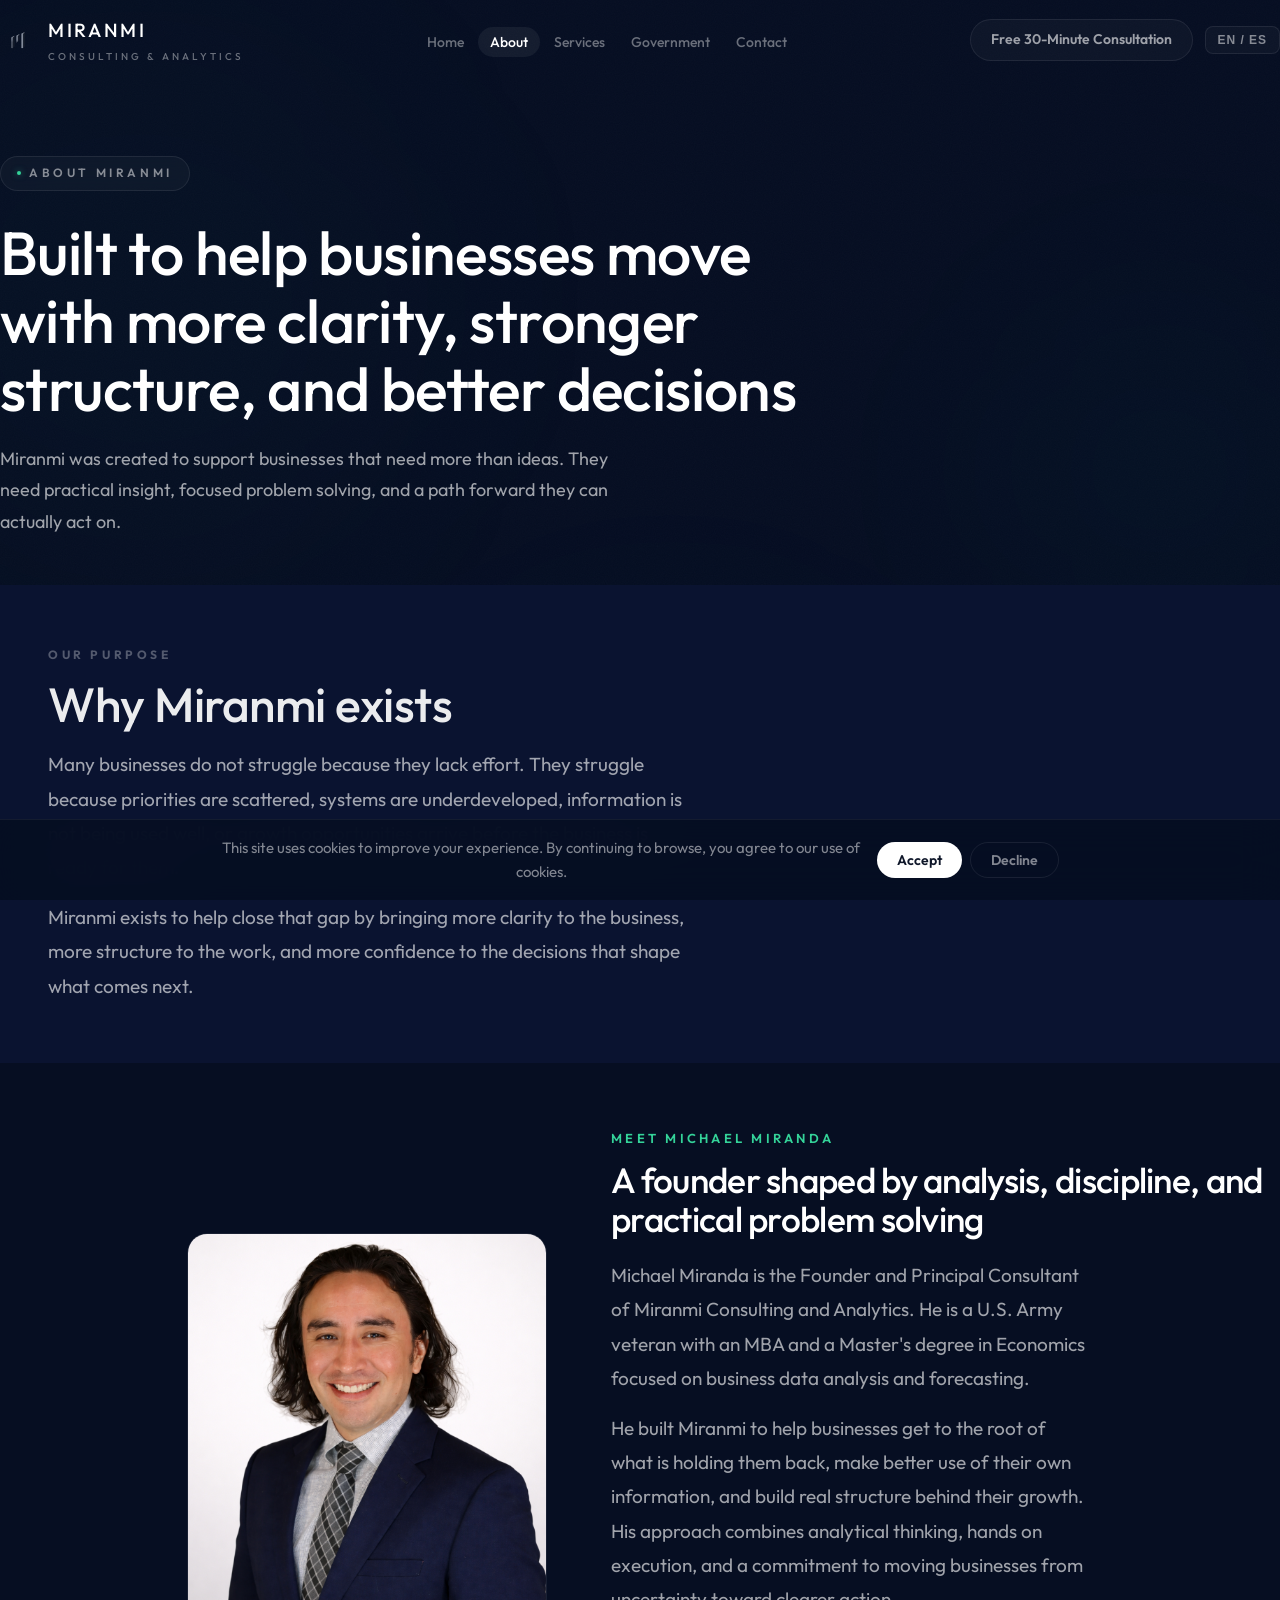
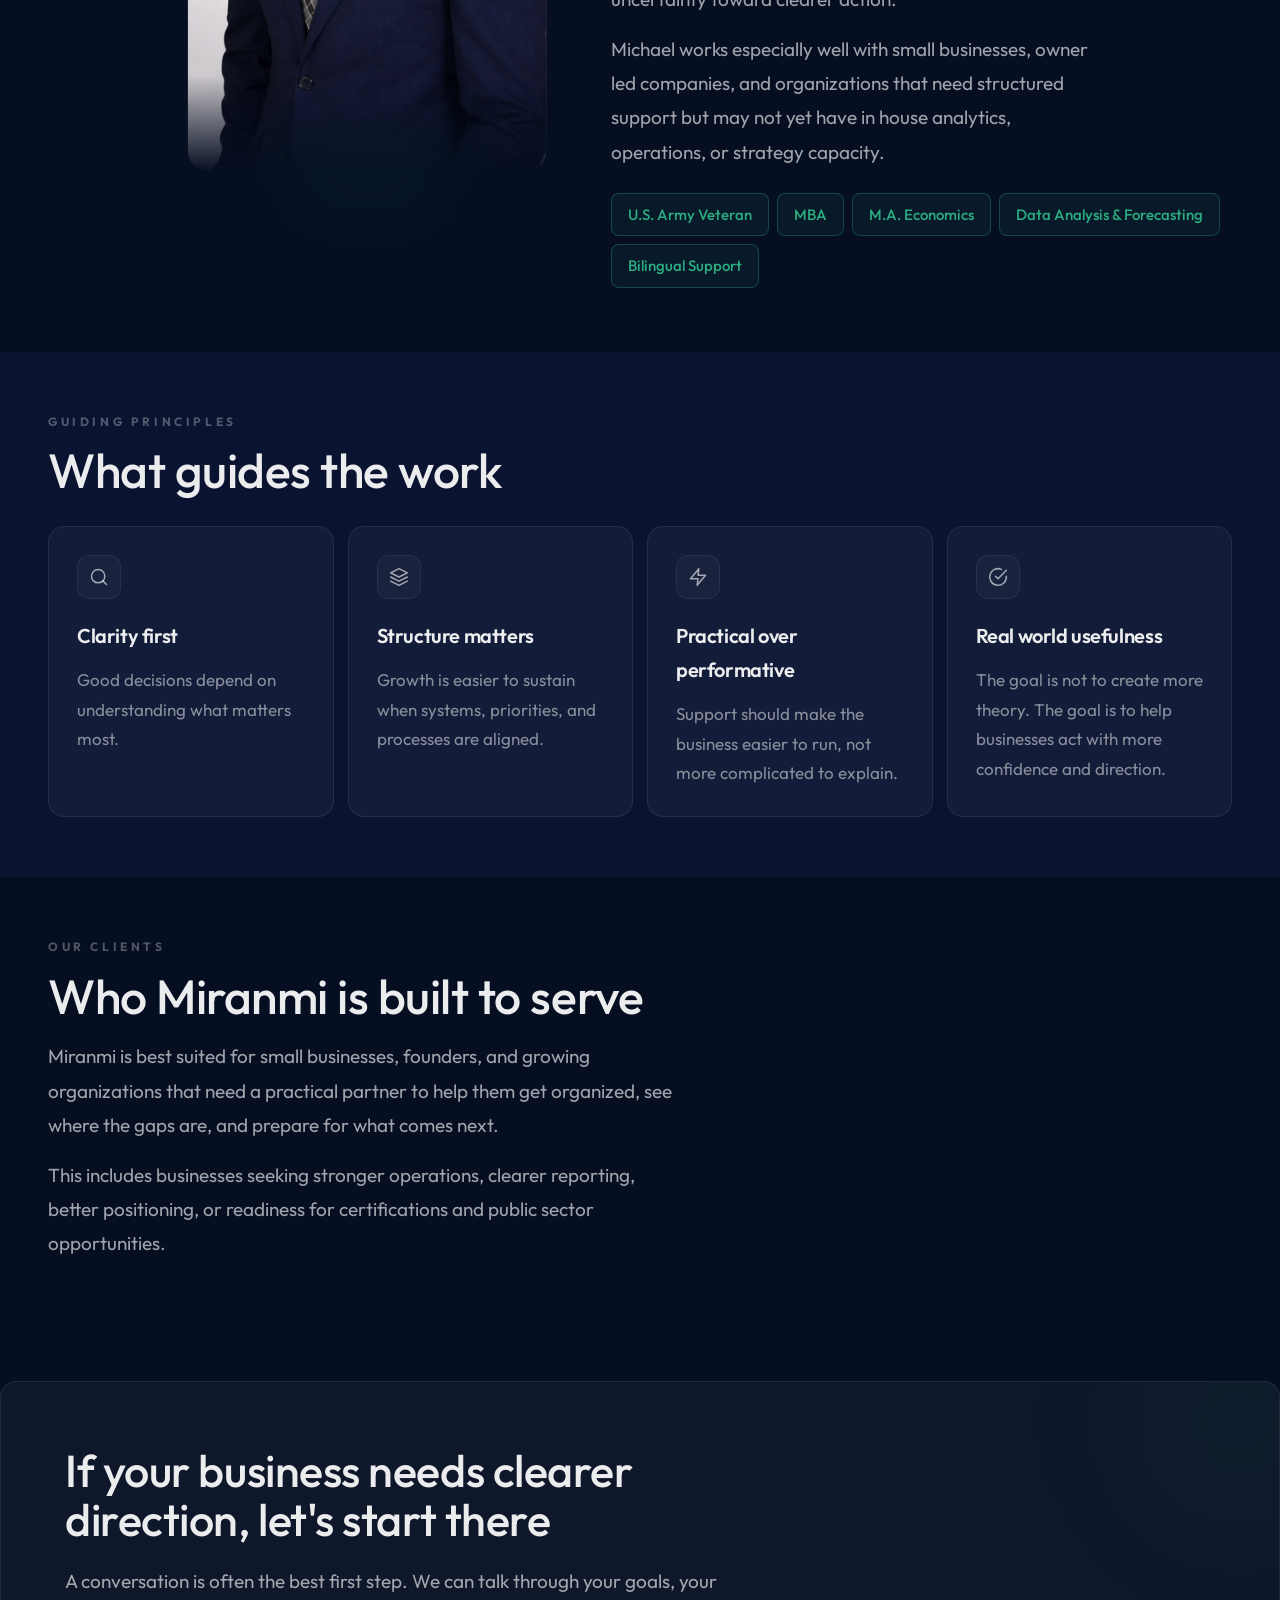
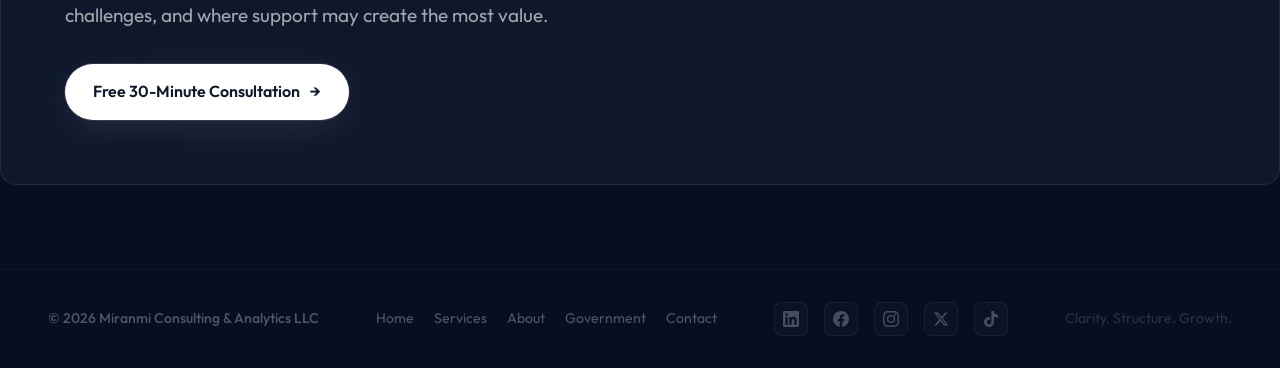
==== commit e903e68e: "Update" ====
--- a/about/index.html
+++ b/about/index.html
@@ -42,8 +42,7 @@
       "image": "https://miranmi.com/images/michael-miranda.png"
     },
     "description": "Veteran-owned consulting firm in San Antonio, TX helping businesses gain clarity, improve structure, and prepare for growth."
-  }
-,
+  },
   "availableLanguage": ["en", "es"]
 }
 </script>
@@ -92,7 +91,7 @@
       <li><a href="/contact/"><span data-i="en" lang="en">Contact</span><span data-i="es" lang="es">Contacto</span></a></li>
     </ul>
     <div class="nav-right">
-      <a href="/contact/" class="nav-cta"><span data-i="en" lang="en">Schedule a Consultation</span><span data-i="es" lang="es">Agendar Consulta</span></a>
+      <a href="/contact/" class="nav-cta"><span data-i="en" lang="en">Free 30-Minute Consultation</span><span data-i="es" lang="es">Consulta Gratis de 30 Minutos</span></a>
       <button class="lang-btn" onclick="toggleLang()" aria-label="Toggle English and Spanish">EN / ES</button>
       <button class="hamburger" onclick="openMenu()" aria-label="Menu"><span></span><span></span><span></span></button>
     </div>
@@ -112,7 +111,7 @@
     <a href="/contact/" onclick="closeMenu()"><span data-i="en" lang="en">Contact</span><span data-i="es" lang="es">Contacto</span></a>
   </nav>
   <div class="mobile-footer">
-    <a href="/contact/" onclick="closeMenu()"><span data-i="en" lang="en">Schedule a Consultation</span><span data-i="es" lang="es">Agendar Consulta</span> &rarr;</a>
+    <a href="/contact/" onclick="closeMenu()"><span data-i="en" lang="en">Free 30-Minute Consultation</span><span data-i="es" lang="es">Consulta Gratis de 30 Minutos</span> &rarr;</a>
   </div>
 </div>
 
@@ -182,7 +181,7 @@
         <h2 class="serif"><span data-i="en" lang="en">If your business needs clearer direction, let's start there</span><span data-i="es" lang="es">Si su negocio necesita una dirección más clara, comencemos ahí</span></h2>
         <p><span data-i="en" lang="en">A conversation is often the best first step. We can talk through your goals, your challenges, and where support may create the most value.</span><span data-i="es" lang="es">Una conversación es a menudo el mejor primer paso. Podemos hablar sobre sus objetivos, sus desafíos y dónde el apoyo puede crear más valor.</span></p>
         <div style="margin-top:32px;">
-          <a href="/contact/" class="btn-primary"><span data-i="en" lang="en">Schedule a Consultation</span><span data-i="es" lang="es">Agendar Consulta</span> <span>&rarr;</span></a>
+          <a href="/contact/" class="btn-primary"><span data-i="en" lang="en">Free 30-Minute Consultation</span><span data-i="es" lang="es">Consulta Gratis de 30 Minutos</span> <span>&rarr;</span></a>
           
         </div>
       </div>
--- a/styles.css
+++ b/styles.css
@@ -168,9 +168,9 @@
 /* ===== PAGE HERO ===== */
 .page-hero {
   position: relative; z-index: 10;
-  padding: 64px 0 48px;
-}
-@media (min-width: 768px) { .page-hero { padding: 80px 0 56px; } }
+  padding: 56px 0 40px;
+}
+@media (min-width: 768px) { .page-hero { padding: 72px 0 48px; } }
 .page-hero .eyebrow {
   display: inline-flex; align-items: center; gap: 8px;
   padding: 6px 16px; border-radius: 999px;
@@ -186,11 +186,11 @@
   color: var(--white); font-weight: 500; max-width: 800px;
 }
 .page-hero .hero-sub {
-  margin-top: 24px; max-width: 640px;
+  margin-top: 20px; max-width: 640px;
   font-size: 18px; line-height: 1.75; color: var(--text);
 }
 .page-hero .hero-btns {
-  margin-top: 36px; display: flex; flex-wrap: wrap; align-items: center; gap: 16px;
+  margin-top: 28px; display: flex; flex-wrap: wrap; align-items: center; gap: 16px;
 }
 
 /* ===== HOME HERO (2-col) ===== */
@@ -252,8 +252,8 @@
 section { position: relative; z-index: 10; }
 section[id] { scroll-margin-top: 72px; }
 
-.section-pad { padding: 56px 0; }
-@media (min-width: 768px) { .section-pad { padding: 72px 0; } }
+.section-pad { padding: 48px 0; }
+@media (min-width: 768px) { .section-pad { padding: 60px 0; } }
 .section-pad-sm { padding: 40px 0; }
 
 .section-alt { background: var(--bg-alt); }
@@ -268,7 +268,7 @@
   max-width: 720px; font-weight: 500; line-height: 1.12;
 }
 .section-text {
-  margin-top: 20px; font-size: 19px; line-height: 1.8;
+  margin-top: 16px; font-size: 19px; line-height: 1.8;
   color: var(--text); max-width: 640px;
 }
 
@@ -282,7 +282,7 @@
 .divider .dot { margin: 0 16px; width: 4px; height: 4px; border-radius: 50%; background: rgba(255,255,255,0.1); }
 
 /* ===== CARD GRID ===== */
-.card-grid { display: grid; gap: 16px; margin-top: 36px; }
+.card-grid { display: grid; gap: 14px; margin-top: 28px; }
 .card-grid.cols-2 { grid-template-columns: 1fr; }
 .card-grid.cols-3 { grid-template-columns: 1fr; }
 .card-grid.cols-4 { grid-template-columns: 1fr; }
@@ -401,7 +401,7 @@
 .card:hover .card-icon svg { stroke: var(--emerald); }
 
 /* ===== STEP CARDS ===== */
-.step-grid { display: grid; gap: 16px; margin-top: 36px; counter-reset: step; }
+.step-grid { display: grid; gap: 14px; margin-top: 28px; counter-reset: step; }
 @media (min-width: 640px) { .step-grid { grid-template-columns: repeat(2, 1fr); } }
 @media (min-width: 1024px) { .step-grid { grid-template-columns: repeat(4, 1fr); } }
 
@@ -455,13 +455,15 @@
 .bullet-grid { display: grid; gap: 6px; margin-top: 24px; }
 @media (min-width: 640px) { .bullet-grid { grid-template-columns: repeat(2, 1fr); } }
 @media (min-width: 900px) { .bullet-grid.cols-3 { grid-template-columns: repeat(3, 1fr); } }
-.bullet-grid .bullet-full { grid-column: 1 / -1; max-width: 560px; justify-self: center; }
+.bullet-grid .bullet-full { grid-column: 1 / -1; justify-self: center; }
 .bullet-item {
-  display: flex; align-items: flex-start; gap: 12px; flex-wrap: wrap;
-  padding: 10px 16px; border-radius: 10px;
+  display: flex; align-items: center; gap: 10px; flex-wrap: wrap;
+  padding: 10px 12px; border-radius: 10px;
   border: 1px solid rgba(255,255,255,0.04); background: rgba(255,255,255,0.02);
   transition: all 0.6s ease;
 }
+.bullet-item > .bullet-dot,
+.bullet-item > .info-toggle { flex-shrink: 0; }
 .bullet-item:hover { border-color: rgba(255,255,255,0.08); background: rgba(255,255,255,0.04); }
 .bullet-item.info-open { border-color: rgba(52,211,153,0.15); background: rgba(52,211,153,0.04); }
 .bullet-check {
@@ -471,10 +473,10 @@
 }
 .bullet-check svg { width: 12px; height: 12px; stroke: var(--emerald); fill: none; stroke-width: 2.5; }
 .bullet-dot {
-  margin-top: 8px; width: 8px; height: 8px; min-width: 8px; border-radius: 50%;
+  width: 8px; height: 8px; min-width: 8px; border-radius: 50%;
   background: var(--emerald); box-shadow: 0 0 8px rgba(52,211,153,0.4);
 }
-.bullet-item > span { font-size: 16px; line-height: 1.6; color: rgba(255,255,255,0.6); flex: 1; }
+.bullet-item > span { font-size: 16px; line-height: 1.6; color: rgba(255,255,255,0.6); flex: 1; white-space: nowrap; overflow: hidden; text-overflow: ellipsis; }
 
 /* Info icon on bullet items and cards */
 @keyframes info-pulse {
@@ -563,7 +565,7 @@
 .cta-inner p { margin-top: 20px; font-size: 19px; line-height: 1.8; color: var(--text); }
 
 /* ===== CONTACT FORM ===== */
-.contact-grid { display: grid; gap: 24px; margin-top: 48px; }
+.contact-grid { display: grid; gap: 20px; margin-top: 36px; }
 @media (min-width: 1024px) { .contact-grid { grid-template-columns: 0.9fr 1.1fr; } }
 .contact-info {
   border-radius: 16px; border: 1px solid var(--border);
@@ -612,7 +614,7 @@
 
 /* ===== FOOTER ===== */
 .footer {
-  position: relative; z-index: 10; margin-top: 32px;
+  position: relative; z-index: 10; margin-top: 24px;
   border-top: 1px solid rgba(255,255,255,0.04);
 }
 .footer-inner {
--- a/styles.css
+++ b/styles.css
@@ -168,9 +168,9 @@
 /* ===== PAGE HERO ===== */
 .page-hero {
   position: relative; z-index: 10;
-  padding: 64px 0 48px;
-}
-@media (min-width: 768px) { .page-hero { padding: 80px 0 56px; } }
+  padding: 56px 0 40px;
+}
+@media (min-width: 768px) { .page-hero { padding: 72px 0 48px; } }
 .page-hero .eyebrow {
   display: inline-flex; align-items: center; gap: 8px;
   padding: 6px 16px; border-radius: 999px;
@@ -186,11 +186,11 @@
   color: var(--white); font-weight: 500; max-width: 800px;
 }
 .page-hero .hero-sub {
-  margin-top: 24px; max-width: 640px;
+  margin-top: 20px; max-width: 640px;
   font-size: 18px; line-height: 1.75; color: var(--text);
 }
 .page-hero .hero-btns {
-  margin-top: 36px; display: flex; flex-wrap: wrap; align-items: center; gap: 16px;
+  margin-top: 28px; display: flex; flex-wrap: wrap; align-items: center; gap: 16px;
 }
 
 /* ===== HOME HERO (2-col) ===== */
@@ -252,8 +252,8 @@
 section { position: relative; z-index: 10; }
 section[id] { scroll-margin-top: 72px; }
 
-.section-pad { padding: 56px 0; }
-@media (min-width: 768px) { .section-pad { padding: 72px 0; } }
+.section-pad { padding: 48px 0; }
+@media (min-width: 768px) { .section-pad { padding: 60px 0; } }
 .section-pad-sm { padding: 40px 0; }
 
 .section-alt { background: var(--bg-alt); }
@@ -268,7 +268,7 @@
   max-width: 720px; font-weight: 500; line-height: 1.12;
 }
 .section-text {
-  margin-top: 20px; font-size: 19px; line-height: 1.8;
+  margin-top: 16px; font-size: 19px; line-height: 1.8;
   color: var(--text); max-width: 640px;
 }
 
@@ -282,7 +282,7 @@
 .divider .dot { margin: 0 16px; width: 4px; height: 4px; border-radius: 50%; background: rgba(255,255,255,0.1); }
 
 /* ===== CARD GRID ===== */
-.card-grid { display: grid; gap: 16px; margin-top: 36px; }
+.card-grid { display: grid; gap: 14px; margin-top: 28px; }
 .card-grid.cols-2 { grid-template-columns: 1fr; }
 .card-grid.cols-3 { grid-template-columns: 1fr; }
 .card-grid.cols-4 { grid-template-columns: 1fr; }
@@ -401,7 +401,7 @@
 .card:hover .card-icon svg { stroke: var(--emerald); }
 
 /* ===== STEP CARDS ===== */
-.step-grid { display: grid; gap: 16px; margin-top: 36px; counter-reset: step; }
+.step-grid { display: grid; gap: 14px; margin-top: 28px; counter-reset: step; }
 @media (min-width: 640px) { .step-grid { grid-template-columns: repeat(2, 1fr); } }
 @media (min-width: 1024px) { .step-grid { grid-template-columns: repeat(4, 1fr); } }
 
@@ -455,13 +455,15 @@
 .bullet-grid { display: grid; gap: 6px; margin-top: 24px; }
 @media (min-width: 640px) { .bullet-grid { grid-template-columns: repeat(2, 1fr); } }
 @media (min-width: 900px) { .bullet-grid.cols-3 { grid-template-columns: repeat(3, 1fr); } }
-.bullet-grid .bullet-full { grid-column: 1 / -1; max-width: 560px; justify-self: center; }
+.bullet-grid .bullet-full { grid-column: 1 / -1; justify-self: center; }
 .bullet-item {
-  display: flex; align-items: flex-start; gap: 12px; flex-wrap: wrap;
-  padding: 10px 16px; border-radius: 10px;
+  display: flex; align-items: center; gap: 10px; flex-wrap: wrap;
+  padding: 10px 12px; border-radius: 10px;
   border: 1px solid rgba(255,255,255,0.04); background: rgba(255,255,255,0.02);
   transition: all 0.6s ease;
 }
+.bullet-item > .bullet-dot,
+.bullet-item > .info-toggle { flex-shrink: 0; }
 .bullet-item:hover { border-color: rgba(255,255,255,0.08); background: rgba(255,255,255,0.04); }
 .bullet-item.info-open { border-color: rgba(52,211,153,0.15); background: rgba(52,211,153,0.04); }
 .bullet-check {
@@ -471,10 +473,10 @@
 }
 .bullet-check svg { width: 12px; height: 12px; stroke: var(--emerald); fill: none; stroke-width: 2.5; }
 .bullet-dot {
-  margin-top: 8px; width: 8px; height: 8px; min-width: 8px; border-radius: 50%;
+  width: 8px; height: 8px; min-width: 8px; border-radius: 50%;
   background: var(--emerald); box-shadow: 0 0 8px rgba(52,211,153,0.4);
 }
-.bullet-item > span { font-size: 16px; line-height: 1.6; color: rgba(255,255,255,0.6); flex: 1; }
+.bullet-item > span { font-size: 16px; line-height: 1.6; color: rgba(255,255,255,0.6); flex: 1; white-space: nowrap; overflow: hidden; text-overflow: ellipsis; }
 
 /* Info icon on bullet items and cards */
 @keyframes info-pulse {
@@ -563,7 +565,7 @@
 .cta-inner p { margin-top: 20px; font-size: 19px; line-height: 1.8; color: var(--text); }
 
 /* ===== CONTACT FORM ===== */
-.contact-grid { display: grid; gap: 24px; margin-top: 48px; }
+.contact-grid { display: grid; gap: 20px; margin-top: 36px; }
 @media (min-width: 1024px) { .contact-grid { grid-template-columns: 0.9fr 1.1fr; } }
 .contact-info {
   border-radius: 16px; border: 1px solid var(--border);
@@ -612,7 +614,7 @@
 
 /* ===== FOOTER ===== */
 .footer {
-  position: relative; z-index: 10; margin-top: 32px;
+  position: relative; z-index: 10; margin-top: 24px;
   border-top: 1px solid rgba(255,255,255,0.04);
 }
 .footer-inner {
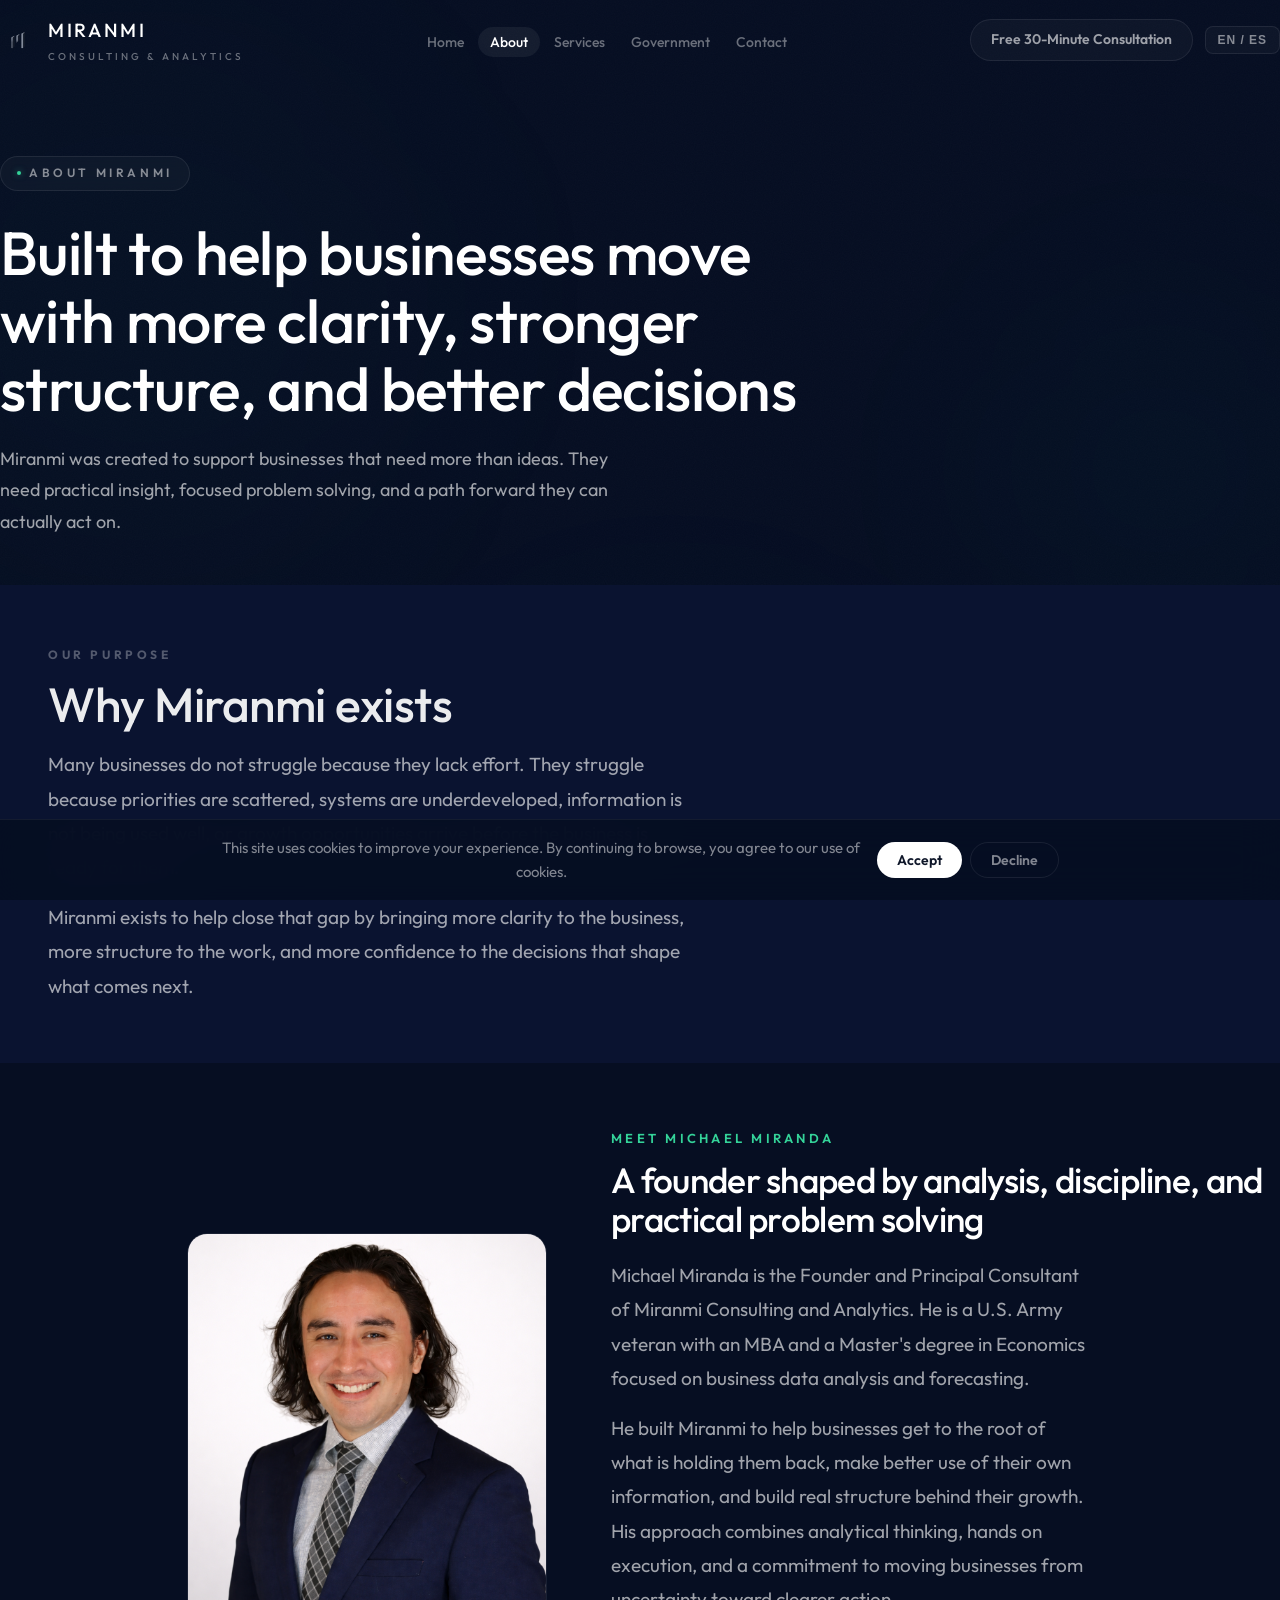
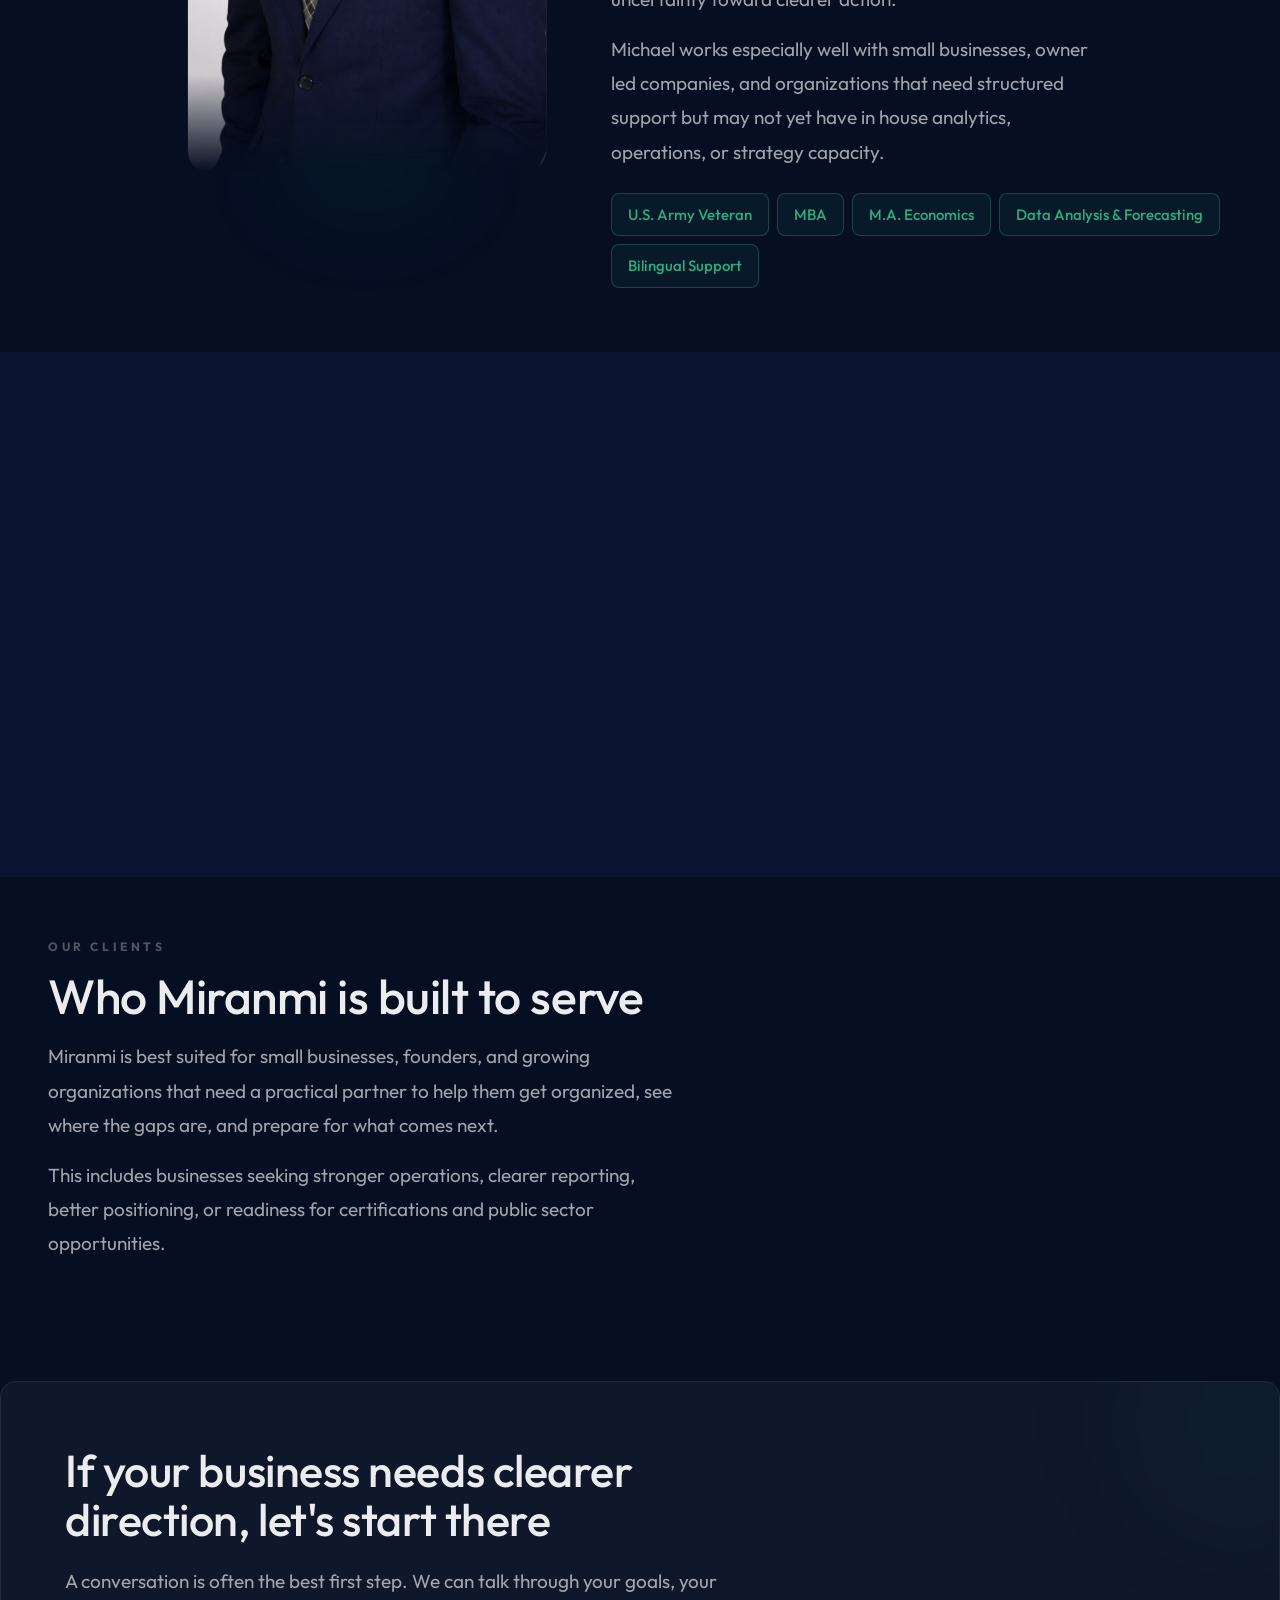
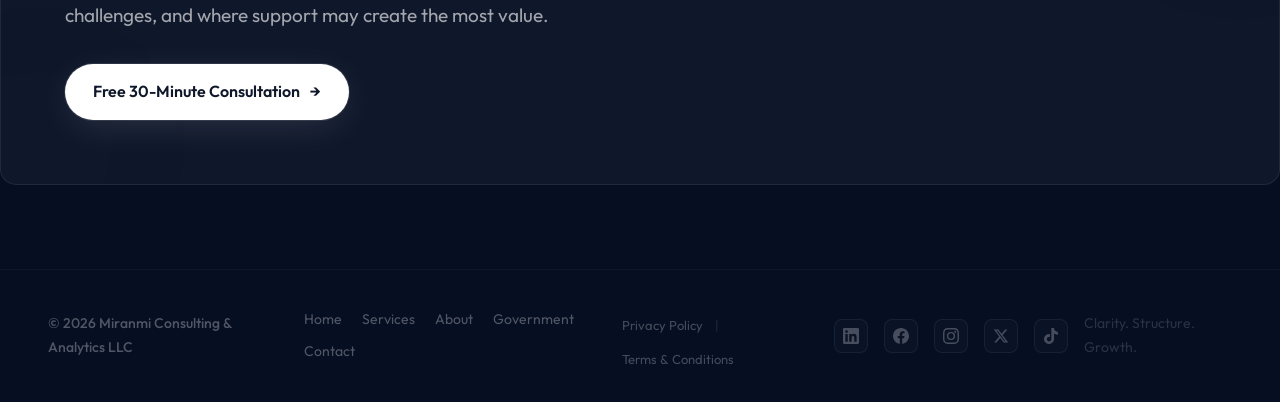
==== commit ad8d460a: "Add Privacy Policy and Terms pages for Twilio A2P 10DLC compliance - Created /privacy-policy/ and /t" ====
--- a/about/index.html
+++ b/about/index.html
@@ -202,6 +202,11 @@
         <a href="/government/">Government</a>
         <a href="/contact/">Contact</a>
       </nav>
+      <div class="footer-legal-links">
+        <a href="/privacy-policy/"><span data-i="en" lang="en">Privacy Policy</span><span data-i="es" lang="es">Política de Privacidad</span></a>
+        <span class="sep">|</span>
+        <a href="/terms/"><span data-i="en" lang="en">Terms & Conditions</span><span data-i="es" lang="es">Términos y Condiciones</span></a>
+      </div>
       <div class="footer-social">
         <a href="https://www.linkedin.com/company/miranmiconsulting" target="_blank" rel="noopener noreferrer" aria-label="LinkedIn"><svg viewBox="0 0 24 24"><path d="M20.447 20.452h-3.554v-5.569c0-1.328-.027-3.037-1.852-3.037-1.853 0-2.136 1.445-2.136 2.939v5.667H9.351V9h3.414v1.561h.046c.477-.9 1.637-1.85 3.37-1.85 3.601 0 4.267 2.37 4.267 5.455v6.286zM5.337 7.433a2.062 2.062 0 01-2.063-2.065 2.064 2.064 0 112.063 2.065zm1.782 13.019H3.555V9h3.564v11.452zM22.225 0H1.771C.792 0 0 .774 0 1.729v20.542C0 23.227.792 24 1.771 24h20.451C23.2 24 24 23.227 24 22.271V1.729C24 .774 23.2 0 22.222 0h.003z"/></svg></a>
         <a href="https://www.facebook.com/people/Miranmi-Consulting-Analytics/61582203251002/" target="_blank" rel="noopener noreferrer" aria-label="Facebook"><svg viewBox="0 0 24 24"><path d="M24 12.073c0-6.627-5.373-12-12-12s-12 5.373-12 12c0 5.99 4.388 10.954 10.125 11.854v-8.385H7.078v-3.47h3.047V9.43c0-3.007 1.792-4.669 4.533-4.669 1.312 0 2.686.235 2.686.235v2.953H15.83c-1.491 0-1.956.925-1.956 1.874v2.25h3.328l-.532 3.47h-2.796v8.385C19.612 23.027 24 18.062 24 12.073z"/></svg></a>
--- a/styles.css
+++ b/styles.css
@@ -726,6 +726,29 @@
 .cookie-decline { background: transparent; border: 1px solid rgba(255,255,255,0.08); color: rgba(255,255,255,0.5); }
 .cookie-decline:hover { border-color: rgba(255,255,255,0.15); color: rgba(255,255,255,0.7); }
 
+/* ===== LEGAL PAGES ===== */
+.legal-content { border-radius: 16px; border: 1px solid var(--border); background: var(--bg-card); padding: 28px; }
+@media (min-width: 640px) { .legal-content { padding: 40px; } }
+.legal-date { margin-bottom: 32px; font-size: 13px; font-weight: 500; text-transform: uppercase; letter-spacing: 0.2em; color: rgba(255,255,255,0.25); }
+.legal-section { margin-bottom: 32px; }
+.legal-section h2 { margin-bottom: 12px; font-size: 18px; font-weight: 600; letter-spacing: -0.01em; color: rgba(255,255,255,0.8); }
+.legal-section p { font-size: 15px; line-height: 1.85; color: rgba(255,255,255,0.45); margin-bottom: 12px; }
+.legal-section ul { list-style: disc; padding-left: 20px; margin-top: 8px; }
+.legal-section li { font-size: 15px; line-height: 1.85; color: rgba(255,255,255,0.45); margin-bottom: 6px; }
+.legal-section li.legal-emphasis { font-weight: 500; color: rgba(255,255,255,0.6); }
+.legal-section a { color: rgba(52,211,153,0.7); transition: color 0.3s; }
+.legal-section a:hover { color: var(--emerald); }
+.legal-contact { font-weight: 500; color: rgba(255,255,255,0.6); }
+
+/* ===== FOOTER COMPLIANCE ===== */
+.footer-compliance { margin-bottom: 20px; padding: 16px 20px; border-radius: 12px; border: 1px solid rgba(255,255,255,0.04); background: rgba(255,255,255,0.015); }
+.footer-compliance p { font-size: 12px; line-height: 1.8; color: rgba(255,255,255,0.3); }
+.footer-branding { margin-bottom: 20px; font-size: 12px; line-height: 1.7; color: rgba(255,255,255,0.2); }
+.footer-legal-links { display: flex; flex-wrap: wrap; align-items: center; gap: 12px; margin-top: 12px; font-size: 13px; }
+.footer-legal-links a { color: rgba(255,255,255,0.25); transition: color 0.3s; text-decoration: none; }
+.footer-legal-links a:hover { color: rgba(255,255,255,0.5); }
+.footer-legal-links .sep { color: rgba(255,255,255,0.1); }
+
 /* ===== TILT ===== */
 .card { transition: all 0.7s ease, transform 0.4s ease; }
 .card.tilt-active, .flip-card.tilt-active, .service-card.tilt-active { transition: all 0.7s ease, transform 0.15s ease; }
--- a/styles.css
+++ b/styles.css
@@ -726,6 +726,29 @@
 .cookie-decline { background: transparent; border: 1px solid rgba(255,255,255,0.08); color: rgba(255,255,255,0.5); }
 .cookie-decline:hover { border-color: rgba(255,255,255,0.15); color: rgba(255,255,255,0.7); }
 
+/* ===== LEGAL PAGES ===== */
+.legal-content { border-radius: 16px; border: 1px solid var(--border); background: var(--bg-card); padding: 28px; }
+@media (min-width: 640px) { .legal-content { padding: 40px; } }
+.legal-date { margin-bottom: 32px; font-size: 13px; font-weight: 500; text-transform: uppercase; letter-spacing: 0.2em; color: rgba(255,255,255,0.25); }
+.legal-section { margin-bottom: 32px; }
+.legal-section h2 { margin-bottom: 12px; font-size: 18px; font-weight: 600; letter-spacing: -0.01em; color: rgba(255,255,255,0.8); }
+.legal-section p { font-size: 15px; line-height: 1.85; color: rgba(255,255,255,0.45); margin-bottom: 12px; }
+.legal-section ul { list-style: disc; padding-left: 20px; margin-top: 8px; }
+.legal-section li { font-size: 15px; line-height: 1.85; color: rgba(255,255,255,0.45); margin-bottom: 6px; }
+.legal-section li.legal-emphasis { font-weight: 500; color: rgba(255,255,255,0.6); }
+.legal-section a { color: rgba(52,211,153,0.7); transition: color 0.3s; }
+.legal-section a:hover { color: var(--emerald); }
+.legal-contact { font-weight: 500; color: rgba(255,255,255,0.6); }
+
+/* ===== FOOTER COMPLIANCE ===== */
+.footer-compliance { margin-bottom: 20px; padding: 16px 20px; border-radius: 12px; border: 1px solid rgba(255,255,255,0.04); background: rgba(255,255,255,0.015); }
+.footer-compliance p { font-size: 12px; line-height: 1.8; color: rgba(255,255,255,0.3); }
+.footer-branding { margin-bottom: 20px; font-size: 12px; line-height: 1.7; color: rgba(255,255,255,0.2); }
+.footer-legal-links { display: flex; flex-wrap: wrap; align-items: center; gap: 12px; margin-top: 12px; font-size: 13px; }
+.footer-legal-links a { color: rgba(255,255,255,0.25); transition: color 0.3s; text-decoration: none; }
+.footer-legal-links a:hover { color: rgba(255,255,255,0.5); }
+.footer-legal-links .sep { color: rgba(255,255,255,0.1); }
+
 /* ===== TILT ===== */
 .card { transition: all 0.7s ease, transform 0.4s ease; }
 .card.tilt-active, .flip-card.tilt-active, .service-card.tilt-active { transition: all 0.7s ease, transform 0.15s ease; }
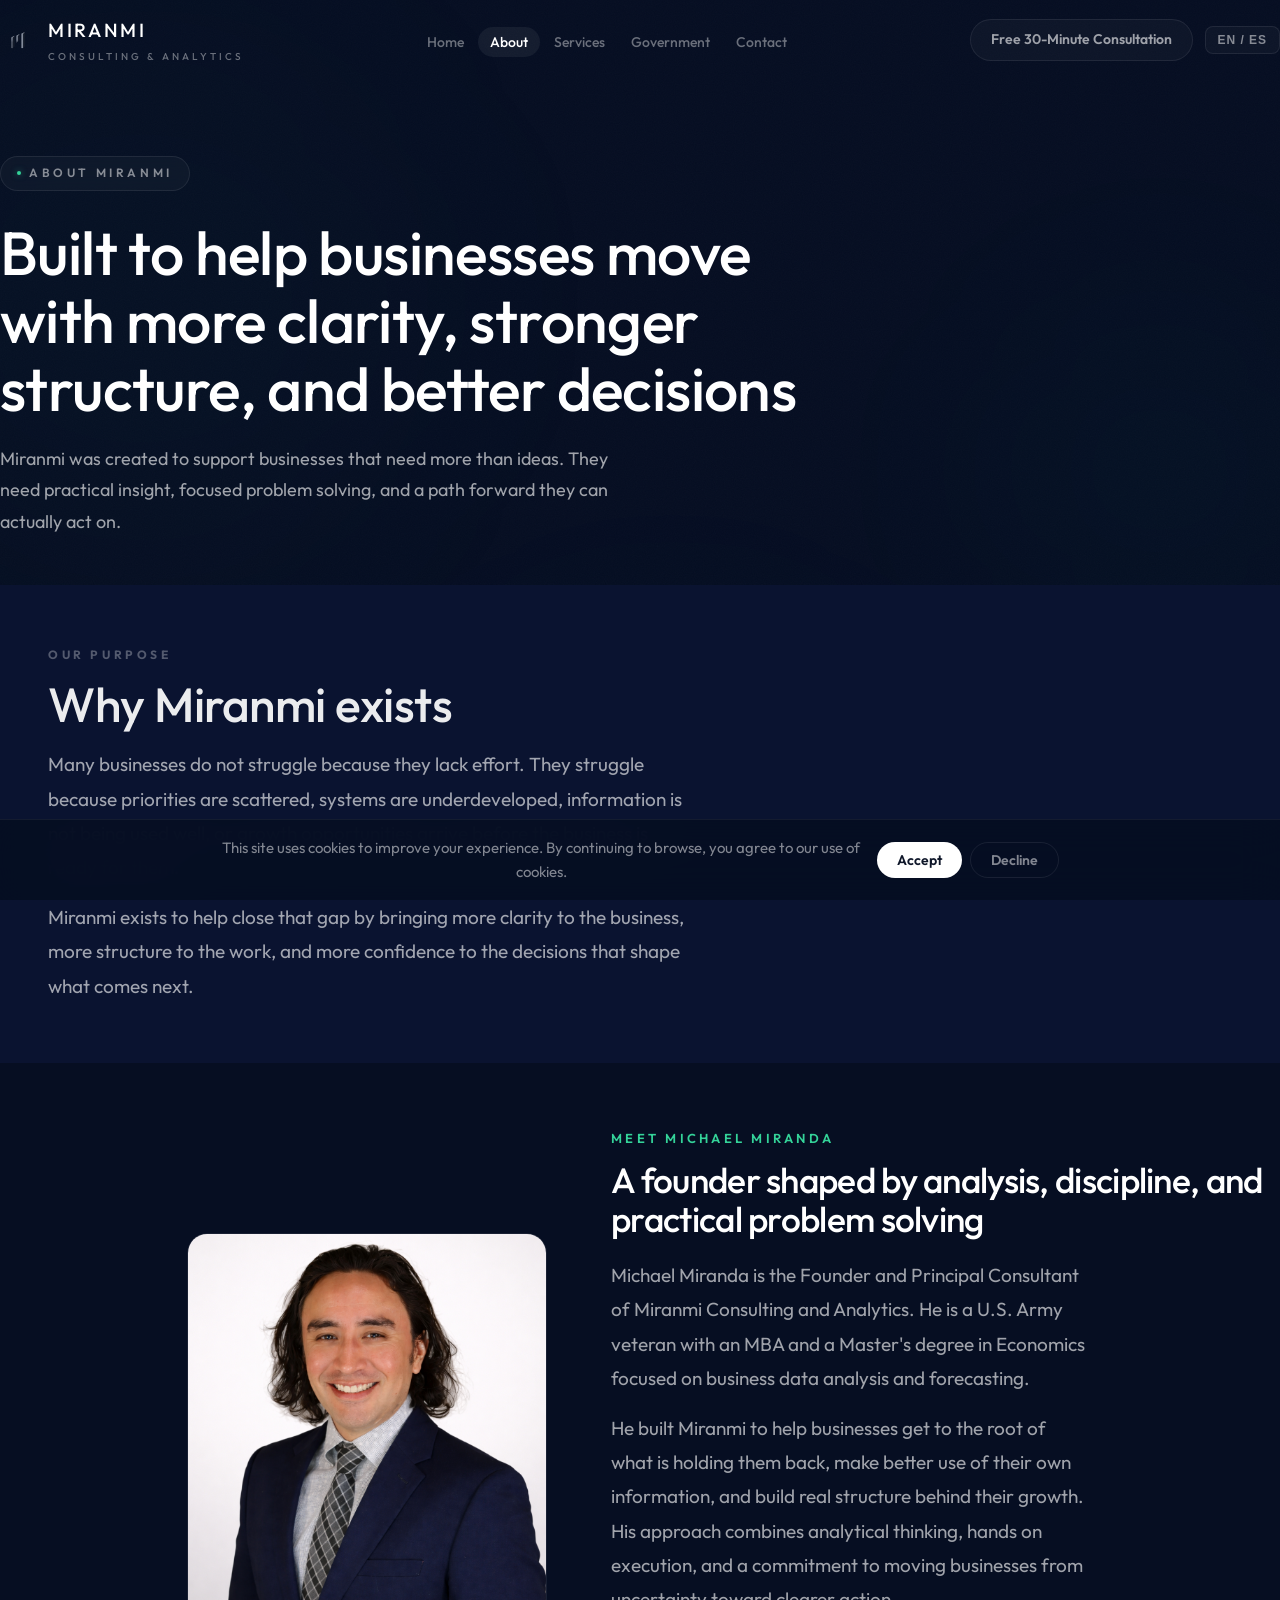
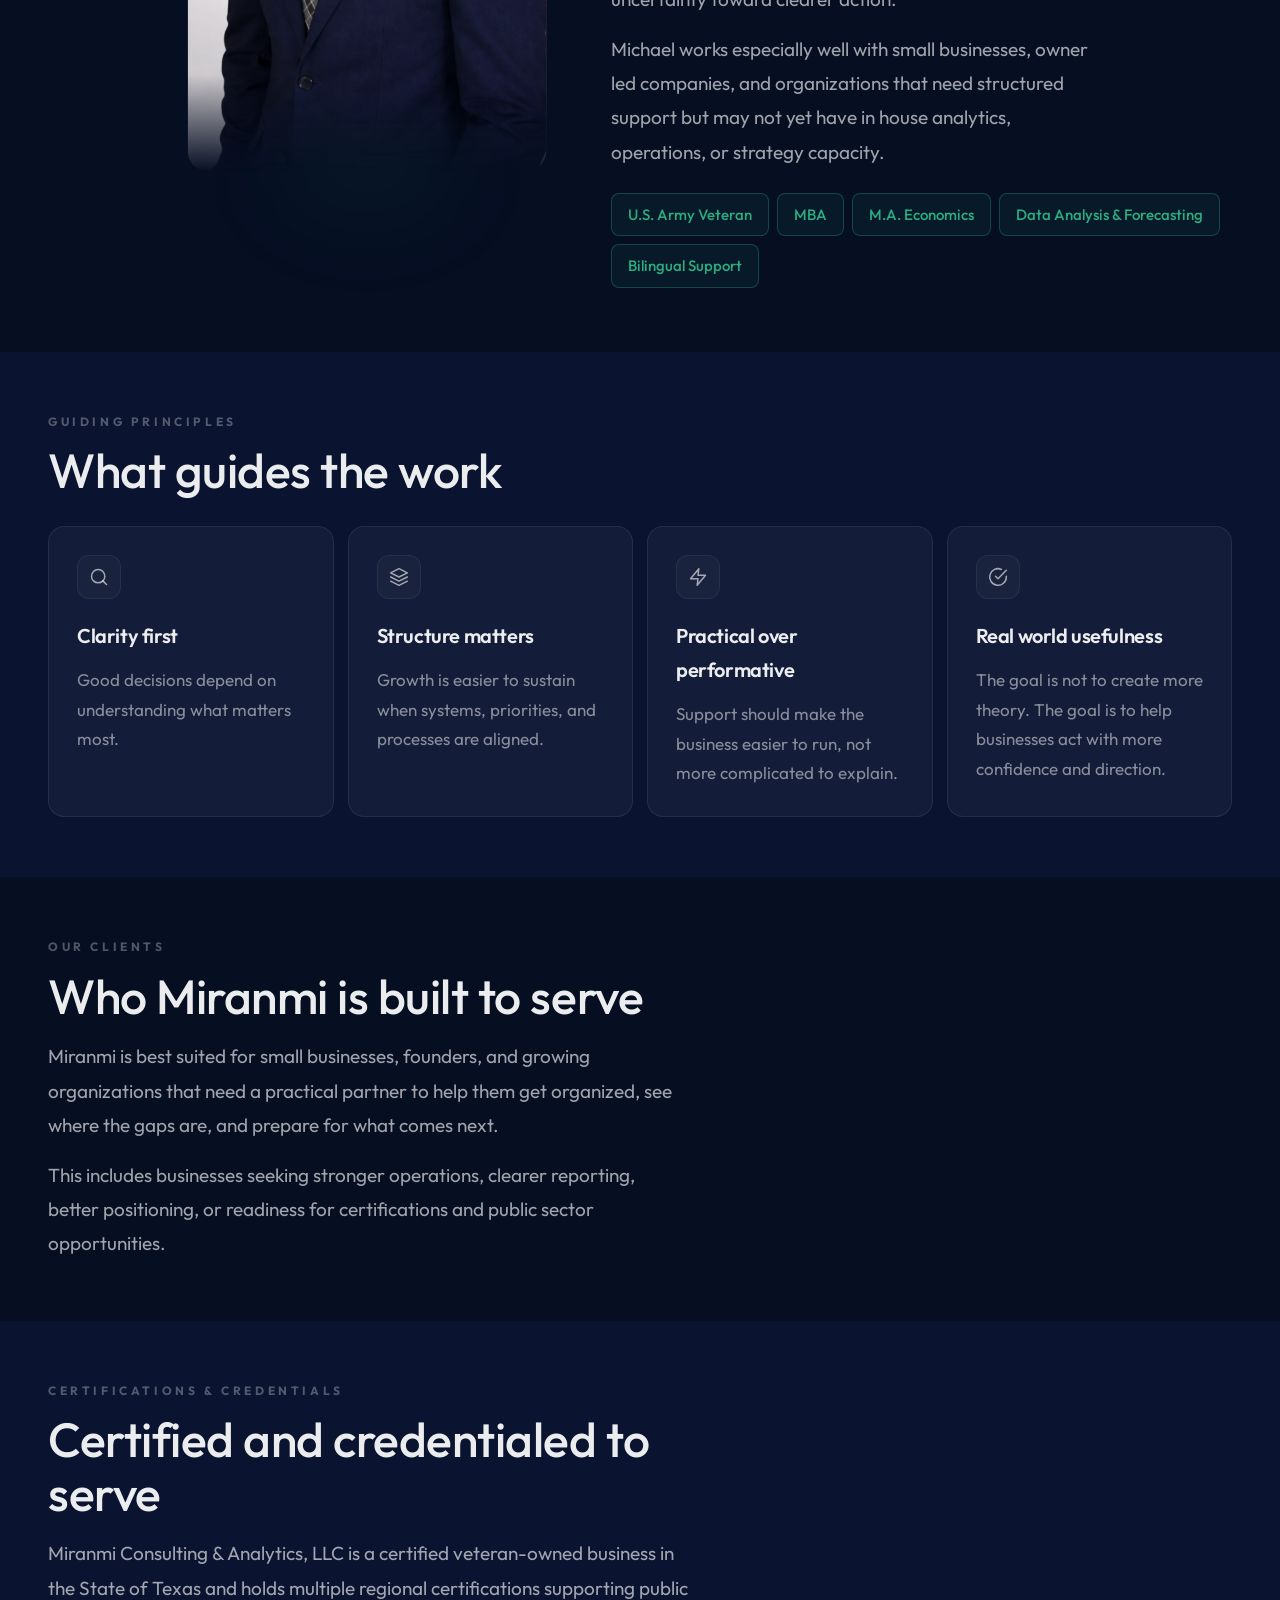
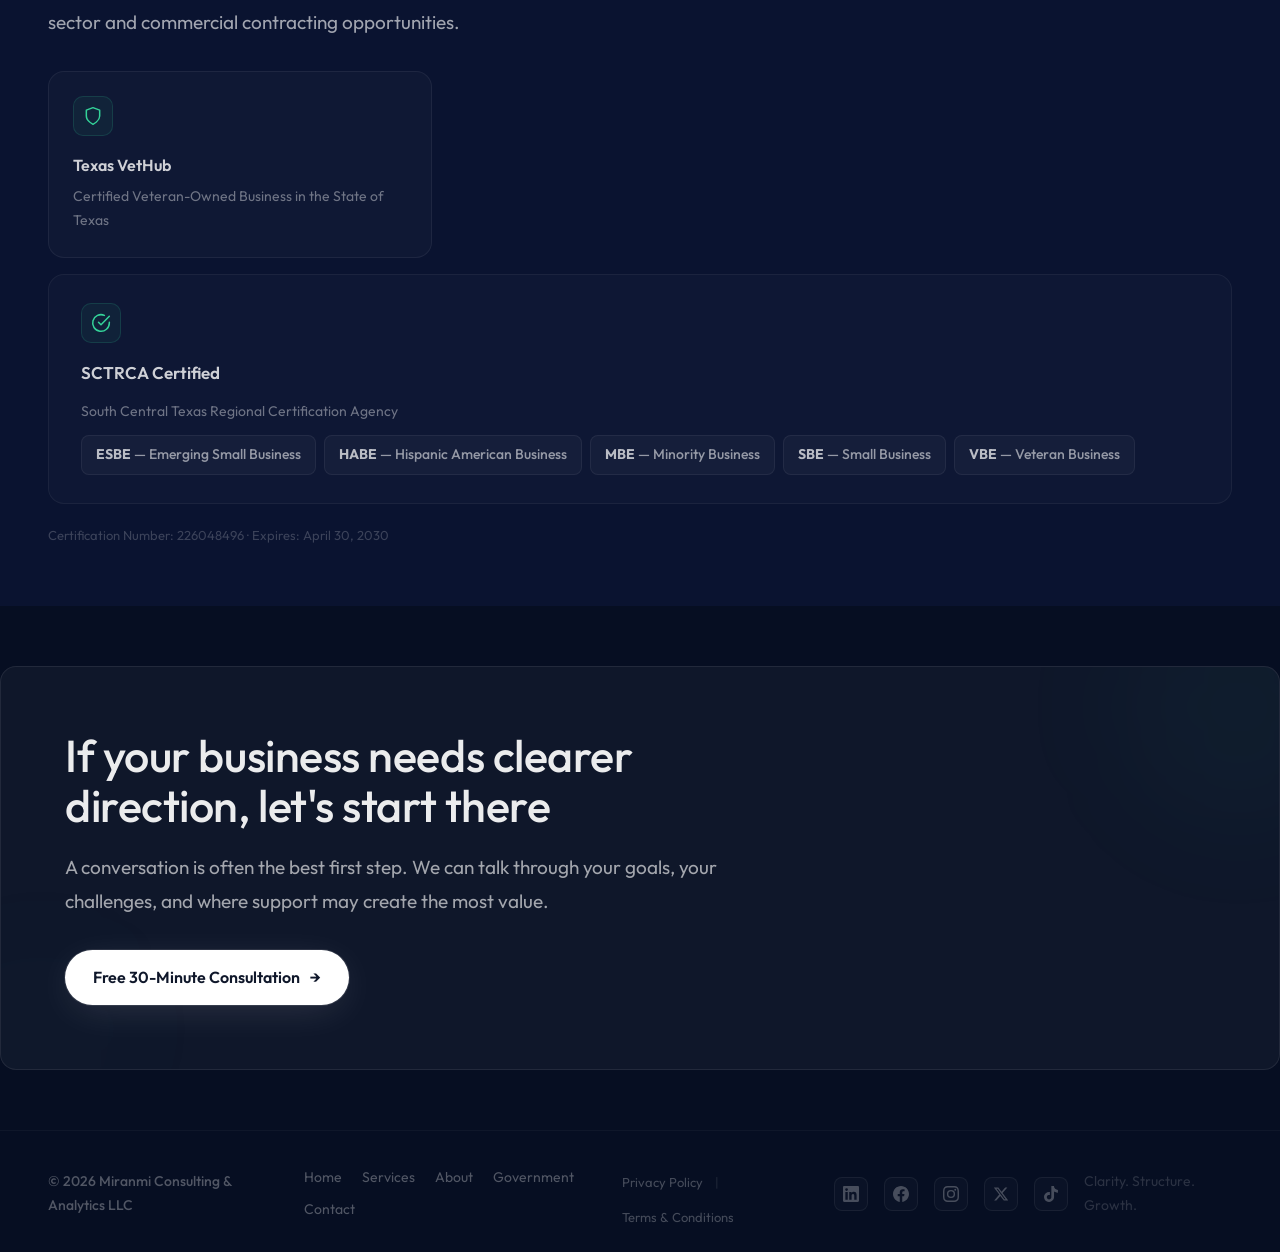
==== commit d5d00843: "Add certifications, fix footer spacing, and improve mobile UX - Sticky footer: flexbox layout on bod" ====
--- a/about/index.html
+++ b/about/index.html
@@ -172,6 +172,35 @@
     <p class="section-text" style="margin-top:16px;"><span data-i="en" lang="en">This includes businesses seeking stronger operations, clearer reporting, better positioning, or readiness for certifications and public sector opportunities.</span><span data-i="es" lang="es">Esto incluye empresas que buscan operaciones más fuertes, reportes más claros, mejor posicionamiento o preparación para certificaciones y oportunidades del sector público.</span></p>
   </div>
 </div></section>
+<section class="section-pad section-alt"><div class="container">
+  <div class="reveal">
+    <div class="section-label"><span data-i="en" lang="en">Certifications & Credentials</span><span data-i="es" lang="es">Certificaciones y Credenciales</span></div>
+    <h2 class="section-title serif"><span data-i="en" lang="en">Certified and credentialed to serve</span><span data-i="es" lang="es">Certificado y acreditado para servir</span></h2>
+    <p class="section-text"><span data-i="en" lang="en">Miranmi Consulting & Analytics, LLC is a certified veteran-owned business in the State of Texas and holds multiple regional certifications supporting public sector and commercial contracting opportunities.</span><span data-i="es" lang="es">Miranmi Consulting & Analytics, LLC es una empresa certificada de propietario veterano en el Estado de Texas y posee múltiples certificaciones regionales que respaldan oportunidades de contratación del sector público y comercial.</span></p>
+  </div>
+  <div class="certs-grid">
+    <div class="cert-card reveal">
+      <div class="cert-card-icon"><svg viewBox="0 0 24 24"><path d="M12 22s8-4 8-10V5l-8-3-8 3v7c0 6 8 10 8 10z"/></svg></div>
+      <h3><span data-i="en" lang="en">Texas VetHub</span><span data-i="es" lang="es">Texas VetHub</span></h3>
+      <p><span data-i="en" lang="en">Certified Veteran-Owned Business in the State of Texas</span><span data-i="es" lang="es">Empresa Certificada de Propietario Veterano en el Estado de Texas</span></p>
+    </div>
+    <div class="certs-full reveal" style="transition-delay:0.08s">
+      <div class="certs-full-inner">
+        <div class="cert-card-icon"><svg viewBox="0 0 24 24"><path d="M22 11.08V12a10 10 0 1 1-5.93-9.14"/><polyline points="22 4 12 14.01 9 11.01"/></svg></div>
+        <h3><span data-i="en" lang="en">SCTRCA Certified</span><span data-i="es" lang="es">Certificado SCTRCA</span></h3>
+        <p style="font-size:14px;color:rgba(255,255,255,0.4);margin-bottom:12px;"><span data-i="en" lang="en">South Central Texas Regional Certification Agency</span><span data-i="es" lang="es">Agencia de Certificación Regional del Centro Sur de Texas</span></p>
+        <div class="sctrca-grid">
+          <span class="sctrca-badge"><strong>ESBE</strong> — <span data-i="en" lang="en">Emerging Small Business</span><span data-i="es" lang="es">Pequeña Empresa Emergente</span></span>
+          <span class="sctrca-badge"><strong>HABE</strong> — <span data-i="en" lang="en">Hispanic American Business</span><span data-i="es" lang="es">Empresa Hispanoamericana</span></span>
+          <span class="sctrca-badge"><strong>MBE</strong> — <span data-i="en" lang="en">Minority Business</span><span data-i="es" lang="es">Empresa Minoritaria</span></span>
+          <span class="sctrca-badge"><strong>SBE</strong> — <span data-i="en" lang="en">Small Business</span><span data-i="es" lang="es">Pequeña Empresa</span></span>
+          <span class="sctrca-badge"><strong>VBE</strong> — <span data-i="en" lang="en">Veteran Business</span><span data-i="es" lang="es">Empresa de Veterano</span></span>
+        </div>
+      </div>
+    </div>
+  </div>
+  <p class="certs-meta reveal"><span data-i="en" lang="en">Certification Number: 226048496 &middot; Expires: April 30, 2030</span><span data-i="es" lang="es">Número de Certificación: 226048496 &middot; Vencimiento: 30 de abril de 2030</span></p>
+</div></section>
 <section class="container section-pad">
   <div class="reveal-scale">
     <div class="cta-section">
--- a/styles.css
+++ b/styles.css
@@ -22,7 +22,7 @@
   --teal: #2dd4bf;
 }
 
-html { scroll-behavior: smooth; scroll-padding-top: 72px; }
+html { scroll-behavior: smooth; scroll-padding-top: 72px; height: 100%; }
 
 body {
   font-family: 'Outfit', sans-serif;
@@ -32,6 +32,9 @@
   font-size: 19px;
   -webkit-font-smoothing: antialiased;
   overflow-x: hidden;
+  min-height: 100%;
+  display: flex;
+  flex-direction: column;
 }
 
 .serif { font-family: 'Avenir Next Condensed', 'Avenir Next', 'Avenir', 'Outfit', sans-serif; font-weight: 500; letter-spacing: -0.02em; }
@@ -44,6 +47,8 @@
 @media (min-width: 400px) { .container { padding: 0 32px; } }
 @media (min-width: 640px) { .container { padding: 0 40px; } }
 @media (min-width: 1024px) { .container { padding: 0 48px; } }
+
+#main-content { flex: 1; }
 
 /* ===== SCROLL PROGRESS ===== */
 .scroll-line {
@@ -524,6 +529,48 @@
   border: 1px solid var(--emerald-border); background: rgba(52,211,153,0.06);
   font-size: 15px; font-weight: 500; color: rgba(52,211,153,0.8);
 }
+
+/* ===== CERTIFICATIONS SECTION ===== */
+.certs-section { padding: 48px 0; }
+@media (min-width: 768px) { .certs-section { padding: 60px 0; } }
+.certs-grid { display: grid; gap: 16px; margin-top: 32px; }
+@media (min-width: 640px) { .certs-grid { grid-template-columns: repeat(2, 1fr); } }
+@media (min-width: 900px) { .certs-grid { grid-template-columns: repeat(3, 1fr); } }
+.cert-card {
+  padding: 24px; border-radius: 16px;
+  border: 1px solid rgba(255,255,255,0.06); background: rgba(255,255,255,0.025);
+  transition: all 0.5s;
+}
+.cert-card:hover { border-color: rgba(52,211,153,0.15); background: rgba(52,211,153,0.03); }
+.cert-card-icon {
+  display: flex; align-items: center; justify-content: center;
+  width: 40px; height: 40px; border-radius: 10px; margin-bottom: 16px;
+  border: 1px solid rgba(52,211,153,0.15); background: rgba(52,211,153,0.06);
+}
+.cert-card-icon svg { width: 20px; height: 20px; stroke: var(--emerald); fill: none; stroke-width: 1.8; stroke-linecap: round; stroke-linejoin: round; }
+.cert-card h3 { font-size: 16px; font-weight: 600; color: rgba(255,255,255,0.8); margin-bottom: 6px; }
+.cert-card p { font-size: 14px; line-height: 1.7; color: rgba(255,255,255,0.4); }
+.cert-card .cert-label {
+  display: inline-block; margin-bottom: 12px; padding: 4px 10px; border-radius: 6px;
+  font-size: 11px; font-weight: 600; text-transform: uppercase; letter-spacing: 0.1em;
+  background: rgba(52,211,153,0.08); color: rgba(52,211,153,0.7);
+}
+.certs-meta { margin-top: 20px; font-size: 13px; color: rgba(255,255,255,0.2); }
+.certs-full { grid-column: 1 / -1; }
+.certs-full-inner {
+  padding: 28px 32px; border-radius: 16px;
+  border: 1px solid rgba(255,255,255,0.05); background: rgba(255,255,255,0.02);
+}
+.certs-full-inner h3 { font-size: 17px; font-weight: 600; color: rgba(255,255,255,0.8); margin-bottom: 12px; }
+.sctrca-grid { display: flex; flex-wrap: wrap; gap: 8px; margin-top: 12px; }
+.sctrca-badge {
+  padding: 7px 14px; border-radius: 8px;
+  border: 1px solid rgba(255,255,255,0.06); background: rgba(255,255,255,0.03);
+  font-size: 14px; font-weight: 500; color: rgba(255,255,255,0.55);
+  transition: all 0.3s;
+}
+.sctrca-badge:hover { border-color: rgba(52,211,153,0.2); color: rgba(52,211,153,0.8); background: rgba(52,211,153,0.05); }
+.sctrca-badge strong { color: rgba(255,255,255,0.7); }
 
 /* ===== FOUNDER ===== */
 .founder-section { padding: 64px 0; }
@@ -614,11 +661,12 @@
 
 /* ===== FOOTER ===== */
 .footer {
-  position: relative; z-index: 10; margin-top: 24px;
+  position: relative; z-index: 10; margin-top: 0;
   border-top: 1px solid rgba(255,255,255,0.04);
+  flex-shrink: 0;
 }
 .footer-inner {
-  display: flex; flex-direction: column; gap: 16px; padding: 32px 0;
+  display: flex; flex-direction: column; gap: 16px; padding: 28px 0 24px;
 }
 @media (min-width: 1024px) { .footer-inner { flex-direction: row; align-items: center; justify-content: space-between; } }
 .footer-copy { font-size: 14px; font-weight: 500; color: var(--text-muted); }
@@ -727,28 +775,60 @@
 .cookie-decline:hover { border-color: rgba(255,255,255,0.15); color: rgba(255,255,255,0.7); }
 
 /* ===== LEGAL PAGES ===== */
-.legal-content { border-radius: 16px; border: 1px solid var(--border); background: var(--bg-card); padding: 28px; }
-@media (min-width: 640px) { .legal-content { padding: 40px; } }
-.legal-date { margin-bottom: 32px; font-size: 13px; font-weight: 500; text-transform: uppercase; letter-spacing: 0.2em; color: rgba(255,255,255,0.25); }
-.legal-section { margin-bottom: 32px; }
-.legal-section h2 { margin-bottom: 12px; font-size: 18px; font-weight: 600; letter-spacing: -0.01em; color: rgba(255,255,255,0.8); }
-.legal-section p { font-size: 15px; line-height: 1.85; color: rgba(255,255,255,0.45); margin-bottom: 12px; }
-.legal-section ul { list-style: disc; padding-left: 20px; margin-top: 8px; }
-.legal-section li { font-size: 15px; line-height: 1.85; color: rgba(255,255,255,0.45); margin-bottom: 6px; }
-.legal-section li.legal-emphasis { font-weight: 500; color: rgba(255,255,255,0.6); }
-.legal-section a { color: rgba(52,211,153,0.7); transition: color 0.3s; }
+.legal-wrap { max-width: 860px; margin: 0 auto; padding-bottom: 64px; }
+.legal-date { margin-bottom: 12px; font-size: 13px; font-weight: 500; text-transform: uppercase; letter-spacing: 0.2em; color: rgba(255,255,255,0.2); }
+.legal-intro { font-size: 16px; line-height: 1.8; color: rgba(255,255,255,0.4); margin-bottom: 48px; padding-bottom: 40px; border-bottom: 1px solid rgba(255,255,255,0.05); }
+.legal-section { margin-bottom: 48px; padding-bottom: 40px; border-bottom: 1px solid rgba(255,255,255,0.04); }
+.legal-section:last-child { border-bottom: none; margin-bottom: 0; padding-bottom: 0; }
+.legal-section h2 { margin-bottom: 20px; font-size: clamp(20px, 2.5vw, 26px); font-weight: 600; letter-spacing: -0.02em; color: rgba(255,255,255,0.88); }
+.legal-section h3 { margin-top: 24px; margin-bottom: 12px; font-size: 17px; font-weight: 600; color: rgba(255,255,255,0.6); letter-spacing: 0.01em; }
+.legal-section p { font-size: 15px; line-height: 1.8; color: rgba(255,255,255,0.45); margin-bottom: 14px; max-width: 720px; }
+.legal-section ul { list-style: none; padding-left: 0; margin-top: 12px; margin-bottom: 16px; }
+.legal-section li { font-size: 15px; line-height: 1.75; color: rgba(255,255,255,0.45); margin-bottom: 10px; padding-left: 20px; position: relative; }
+.legal-section li::before { content: ""; position: absolute; left: 0; top: 11px; width: 5px; height: 5px; border-radius: 50%; background: rgba(52,211,153,0.4); }
+.legal-section li.legal-emphasis { font-weight: 600; color: rgba(255,255,255,0.7); }
+.legal-section li.legal-emphasis::before { background: var(--emerald); box-shadow: 0 0 6px rgba(52,211,153,0.4); }
+.legal-section a { color: rgba(52,211,153,0.7); transition: color 0.3s; text-decoration: none; }
 .legal-section a:hover { color: var(--emerald); }
-.legal-contact { font-weight: 500; color: rgba(255,255,255,0.6); }
-
-/* ===== FOOTER COMPLIANCE ===== */
-.footer-compliance { margin-bottom: 20px; padding: 16px 20px; border-radius: 12px; border: 1px solid rgba(255,255,255,0.04); background: rgba(255,255,255,0.015); }
-.footer-compliance p { font-size: 12px; line-height: 1.8; color: rgba(255,255,255,0.3); }
-.footer-branding { margin-bottom: 20px; font-size: 12px; line-height: 1.7; color: rgba(255,255,255,0.2); }
+.legal-callout { margin: 20px 0; padding: 20px 24px; border-radius: 12px; border: 1px solid rgba(52,211,153,0.1); background: rgba(52,211,153,0.03); }
+.legal-callout p { color: rgba(255,255,255,0.55); margin-bottom: 8px; }
+.legal-callout p:last-child { margin-bottom: 0; }
+.legal-callout strong { color: rgba(255,255,255,0.8); font-weight: 600; }
+.legal-contact-card { margin-top: 8px; padding: 24px 28px; border-radius: 14px; border: 1px solid rgba(255,255,255,0.06); background: rgba(255,255,255,0.025); }
+.legal-contact-card p { margin-bottom: 6px; }
+.legal-contact-name { font-size: 17px; font-weight: 600; color: rgba(255,255,255,0.8); margin-bottom: 14px; }
+.legal-label { display: inline-block; font-size: 11px; font-weight: 600; text-transform: uppercase; letter-spacing: 0.15em; color: rgba(255,255,255,0.25); min-width: 56px; margin-right: 8px; }
 .footer-legal-links { display: flex; flex-wrap: wrap; align-items: center; gap: 12px; margin-top: 12px; font-size: 13px; }
 .footer-legal-links a { color: rgba(255,255,255,0.25); transition: color 0.3s; text-decoration: none; }
 .footer-legal-links a:hover { color: rgba(255,255,255,0.5); }
 .footer-legal-links .sep { color: rgba(255,255,255,0.1); }
 
+/* ===== MOBILE UX FIXES ===== */
+@media (max-width: 639px) {
+  .section-pad { padding: 36px 0; }
+  .page-hero { padding: 48px 0 32px; }
+  .footer-inner { gap: 14px; padding: 24px 0 20px; }
+  .footer-nav { gap: 6px 16px; }
+  .footer-social a { width: 32px; height: 32px; }
+  .cta-section { padding: 28px 20px; }
+  .cta-section h2 { font-size: clamp(1.3rem, 5vw, 1.8rem); }
+  .cta-section p { font-size: 15px; }
+  .btn-primary { padding: 14px 24px; font-size: 15px; }
+  .card { padding: 20px; }
+  .card h3 { font-size: 17px; }
+  .card p { font-size: 14px; }
+  .certs-grid { gap: 12px; }
+  .cert-card { padding: 20px; }
+  .certs-full-inner { padding: 20px; }
+  .sctrca-badge { font-size: 13px; padding: 6px 10px; }
+  .legal-wrap { padding-bottom: 40px; }
+  .legal-section { margin-bottom: 32px; padding-bottom: 28px; }
+  .legal-callout { padding: 16px 18px; }
+  .legal-contact-card { padding: 20px; }
+  .cookie-banner { padding: 14px 16px; gap: 12px; }
+  .cookie-banner p { font-size: 13px; }
+}
+
 /* ===== TILT ===== */
 .card { transition: all 0.7s ease, transform 0.4s ease; }
 .card.tilt-active, .flip-card.tilt-active, .service-card.tilt-active { transition: all 0.7s ease, transform 0.15s ease; }
--- a/styles.css
+++ b/styles.css
@@ -22,7 +22,7 @@
   --teal: #2dd4bf;
 }
 
-html { scroll-behavior: smooth; scroll-padding-top: 72px; }
+html { scroll-behavior: smooth; scroll-padding-top: 72px; height: 100%; }
 
 body {
   font-family: 'Outfit', sans-serif;
@@ -32,6 +32,9 @@
   font-size: 19px;
   -webkit-font-smoothing: antialiased;
   overflow-x: hidden;
+  min-height: 100%;
+  display: flex;
+  flex-direction: column;
 }
 
 .serif { font-family: 'Avenir Next Condensed', 'Avenir Next', 'Avenir', 'Outfit', sans-serif; font-weight: 500; letter-spacing: -0.02em; }
@@ -44,6 +47,8 @@
 @media (min-width: 400px) { .container { padding: 0 32px; } }
 @media (min-width: 640px) { .container { padding: 0 40px; } }
 @media (min-width: 1024px) { .container { padding: 0 48px; } }
+
+#main-content { flex: 1; }
 
 /* ===== SCROLL PROGRESS ===== */
 .scroll-line {
@@ -524,6 +529,48 @@
   border: 1px solid var(--emerald-border); background: rgba(52,211,153,0.06);
   font-size: 15px; font-weight: 500; color: rgba(52,211,153,0.8);
 }
+
+/* ===== CERTIFICATIONS SECTION ===== */
+.certs-section { padding: 48px 0; }
+@media (min-width: 768px) { .certs-section { padding: 60px 0; } }
+.certs-grid { display: grid; gap: 16px; margin-top: 32px; }
+@media (min-width: 640px) { .certs-grid { grid-template-columns: repeat(2, 1fr); } }
+@media (min-width: 900px) { .certs-grid { grid-template-columns: repeat(3, 1fr); } }
+.cert-card {
+  padding: 24px; border-radius: 16px;
+  border: 1px solid rgba(255,255,255,0.06); background: rgba(255,255,255,0.025);
+  transition: all 0.5s;
+}
+.cert-card:hover { border-color: rgba(52,211,153,0.15); background: rgba(52,211,153,0.03); }
+.cert-card-icon {
+  display: flex; align-items: center; justify-content: center;
+  width: 40px; height: 40px; border-radius: 10px; margin-bottom: 16px;
+  border: 1px solid rgba(52,211,153,0.15); background: rgba(52,211,153,0.06);
+}
+.cert-card-icon svg { width: 20px; height: 20px; stroke: var(--emerald); fill: none; stroke-width: 1.8; stroke-linecap: round; stroke-linejoin: round; }
+.cert-card h3 { font-size: 16px; font-weight: 600; color: rgba(255,255,255,0.8); margin-bottom: 6px; }
+.cert-card p { font-size: 14px; line-height: 1.7; color: rgba(255,255,255,0.4); }
+.cert-card .cert-label {
+  display: inline-block; margin-bottom: 12px; padding: 4px 10px; border-radius: 6px;
+  font-size: 11px; font-weight: 600; text-transform: uppercase; letter-spacing: 0.1em;
+  background: rgba(52,211,153,0.08); color: rgba(52,211,153,0.7);
+}
+.certs-meta { margin-top: 20px; font-size: 13px; color: rgba(255,255,255,0.2); }
+.certs-full { grid-column: 1 / -1; }
+.certs-full-inner {
+  padding: 28px 32px; border-radius: 16px;
+  border: 1px solid rgba(255,255,255,0.05); background: rgba(255,255,255,0.02);
+}
+.certs-full-inner h3 { font-size: 17px; font-weight: 600; color: rgba(255,255,255,0.8); margin-bottom: 12px; }
+.sctrca-grid { display: flex; flex-wrap: wrap; gap: 8px; margin-top: 12px; }
+.sctrca-badge {
+  padding: 7px 14px; border-radius: 8px;
+  border: 1px solid rgba(255,255,255,0.06); background: rgba(255,255,255,0.03);
+  font-size: 14px; font-weight: 500; color: rgba(255,255,255,0.55);
+  transition: all 0.3s;
+}
+.sctrca-badge:hover { border-color: rgba(52,211,153,0.2); color: rgba(52,211,153,0.8); background: rgba(52,211,153,0.05); }
+.sctrca-badge strong { color: rgba(255,255,255,0.7); }
 
 /* ===== FOUNDER ===== */
 .founder-section { padding: 64px 0; }
@@ -614,11 +661,12 @@
 
 /* ===== FOOTER ===== */
 .footer {
-  position: relative; z-index: 10; margin-top: 24px;
+  position: relative; z-index: 10; margin-top: 0;
   border-top: 1px solid rgba(255,255,255,0.04);
+  flex-shrink: 0;
 }
 .footer-inner {
-  display: flex; flex-direction: column; gap: 16px; padding: 32px 0;
+  display: flex; flex-direction: column; gap: 16px; padding: 28px 0 24px;
 }
 @media (min-width: 1024px) { .footer-inner { flex-direction: row; align-items: center; justify-content: space-between; } }
 .footer-copy { font-size: 14px; font-weight: 500; color: var(--text-muted); }
@@ -727,28 +775,60 @@
 .cookie-decline:hover { border-color: rgba(255,255,255,0.15); color: rgba(255,255,255,0.7); }
 
 /* ===== LEGAL PAGES ===== */
-.legal-content { border-radius: 16px; border: 1px solid var(--border); background: var(--bg-card); padding: 28px; }
-@media (min-width: 640px) { .legal-content { padding: 40px; } }
-.legal-date { margin-bottom: 32px; font-size: 13px; font-weight: 500; text-transform: uppercase; letter-spacing: 0.2em; color: rgba(255,255,255,0.25); }
-.legal-section { margin-bottom: 32px; }
-.legal-section h2 { margin-bottom: 12px; font-size: 18px; font-weight: 600; letter-spacing: -0.01em; color: rgba(255,255,255,0.8); }
-.legal-section p { font-size: 15px; line-height: 1.85; color: rgba(255,255,255,0.45); margin-bottom: 12px; }
-.legal-section ul { list-style: disc; padding-left: 20px; margin-top: 8px; }
-.legal-section li { font-size: 15px; line-height: 1.85; color: rgba(255,255,255,0.45); margin-bottom: 6px; }
-.legal-section li.legal-emphasis { font-weight: 500; color: rgba(255,255,255,0.6); }
-.legal-section a { color: rgba(52,211,153,0.7); transition: color 0.3s; }
+.legal-wrap { max-width: 860px; margin: 0 auto; padding-bottom: 64px; }
+.legal-date { margin-bottom: 12px; font-size: 13px; font-weight: 500; text-transform: uppercase; letter-spacing: 0.2em; color: rgba(255,255,255,0.2); }
+.legal-intro { font-size: 16px; line-height: 1.8; color: rgba(255,255,255,0.4); margin-bottom: 48px; padding-bottom: 40px; border-bottom: 1px solid rgba(255,255,255,0.05); }
+.legal-section { margin-bottom: 48px; padding-bottom: 40px; border-bottom: 1px solid rgba(255,255,255,0.04); }
+.legal-section:last-child { border-bottom: none; margin-bottom: 0; padding-bottom: 0; }
+.legal-section h2 { margin-bottom: 20px; font-size: clamp(20px, 2.5vw, 26px); font-weight: 600; letter-spacing: -0.02em; color: rgba(255,255,255,0.88); }
+.legal-section h3 { margin-top: 24px; margin-bottom: 12px; font-size: 17px; font-weight: 600; color: rgba(255,255,255,0.6); letter-spacing: 0.01em; }
+.legal-section p { font-size: 15px; line-height: 1.8; color: rgba(255,255,255,0.45); margin-bottom: 14px; max-width: 720px; }
+.legal-section ul { list-style: none; padding-left: 0; margin-top: 12px; margin-bottom: 16px; }
+.legal-section li { font-size: 15px; line-height: 1.75; color: rgba(255,255,255,0.45); margin-bottom: 10px; padding-left: 20px; position: relative; }
+.legal-section li::before { content: ""; position: absolute; left: 0; top: 11px; width: 5px; height: 5px; border-radius: 50%; background: rgba(52,211,153,0.4); }
+.legal-section li.legal-emphasis { font-weight: 600; color: rgba(255,255,255,0.7); }
+.legal-section li.legal-emphasis::before { background: var(--emerald); box-shadow: 0 0 6px rgba(52,211,153,0.4); }
+.legal-section a { color: rgba(52,211,153,0.7); transition: color 0.3s; text-decoration: none; }
 .legal-section a:hover { color: var(--emerald); }
-.legal-contact { font-weight: 500; color: rgba(255,255,255,0.6); }
-
-/* ===== FOOTER COMPLIANCE ===== */
-.footer-compliance { margin-bottom: 20px; padding: 16px 20px; border-radius: 12px; border: 1px solid rgba(255,255,255,0.04); background: rgba(255,255,255,0.015); }
-.footer-compliance p { font-size: 12px; line-height: 1.8; color: rgba(255,255,255,0.3); }
-.footer-branding { margin-bottom: 20px; font-size: 12px; line-height: 1.7; color: rgba(255,255,255,0.2); }
+.legal-callout { margin: 20px 0; padding: 20px 24px; border-radius: 12px; border: 1px solid rgba(52,211,153,0.1); background: rgba(52,211,153,0.03); }
+.legal-callout p { color: rgba(255,255,255,0.55); margin-bottom: 8px; }
+.legal-callout p:last-child { margin-bottom: 0; }
+.legal-callout strong { color: rgba(255,255,255,0.8); font-weight: 600; }
+.legal-contact-card { margin-top: 8px; padding: 24px 28px; border-radius: 14px; border: 1px solid rgba(255,255,255,0.06); background: rgba(255,255,255,0.025); }
+.legal-contact-card p { margin-bottom: 6px; }
+.legal-contact-name { font-size: 17px; font-weight: 600; color: rgba(255,255,255,0.8); margin-bottom: 14px; }
+.legal-label { display: inline-block; font-size: 11px; font-weight: 600; text-transform: uppercase; letter-spacing: 0.15em; color: rgba(255,255,255,0.25); min-width: 56px; margin-right: 8px; }
 .footer-legal-links { display: flex; flex-wrap: wrap; align-items: center; gap: 12px; margin-top: 12px; font-size: 13px; }
 .footer-legal-links a { color: rgba(255,255,255,0.25); transition: color 0.3s; text-decoration: none; }
 .footer-legal-links a:hover { color: rgba(255,255,255,0.5); }
 .footer-legal-links .sep { color: rgba(255,255,255,0.1); }
 
+/* ===== MOBILE UX FIXES ===== */
+@media (max-width: 639px) {
+  .section-pad { padding: 36px 0; }
+  .page-hero { padding: 48px 0 32px; }
+  .footer-inner { gap: 14px; padding: 24px 0 20px; }
+  .footer-nav { gap: 6px 16px; }
+  .footer-social a { width: 32px; height: 32px; }
+  .cta-section { padding: 28px 20px; }
+  .cta-section h2 { font-size: clamp(1.3rem, 5vw, 1.8rem); }
+  .cta-section p { font-size: 15px; }
+  .btn-primary { padding: 14px 24px; font-size: 15px; }
+  .card { padding: 20px; }
+  .card h3 { font-size: 17px; }
+  .card p { font-size: 14px; }
+  .certs-grid { gap: 12px; }
+  .cert-card { padding: 20px; }
+  .certs-full-inner { padding: 20px; }
+  .sctrca-badge { font-size: 13px; padding: 6px 10px; }
+  .legal-wrap { padding-bottom: 40px; }
+  .legal-section { margin-bottom: 32px; padding-bottom: 28px; }
+  .legal-callout { padding: 16px 18px; }
+  .legal-contact-card { padding: 20px; }
+  .cookie-banner { padding: 14px 16px; gap: 12px; }
+  .cookie-banner p { font-size: 13px; }
+}
+
 /* ===== TILT ===== */
 .card { transition: all 0.7s ease, transform 0.4s ease; }
 .card.tilt-active, .flip-card.tilt-active, .service-card.tilt-active { transition: all 0.7s ease, transform 0.15s ease; }
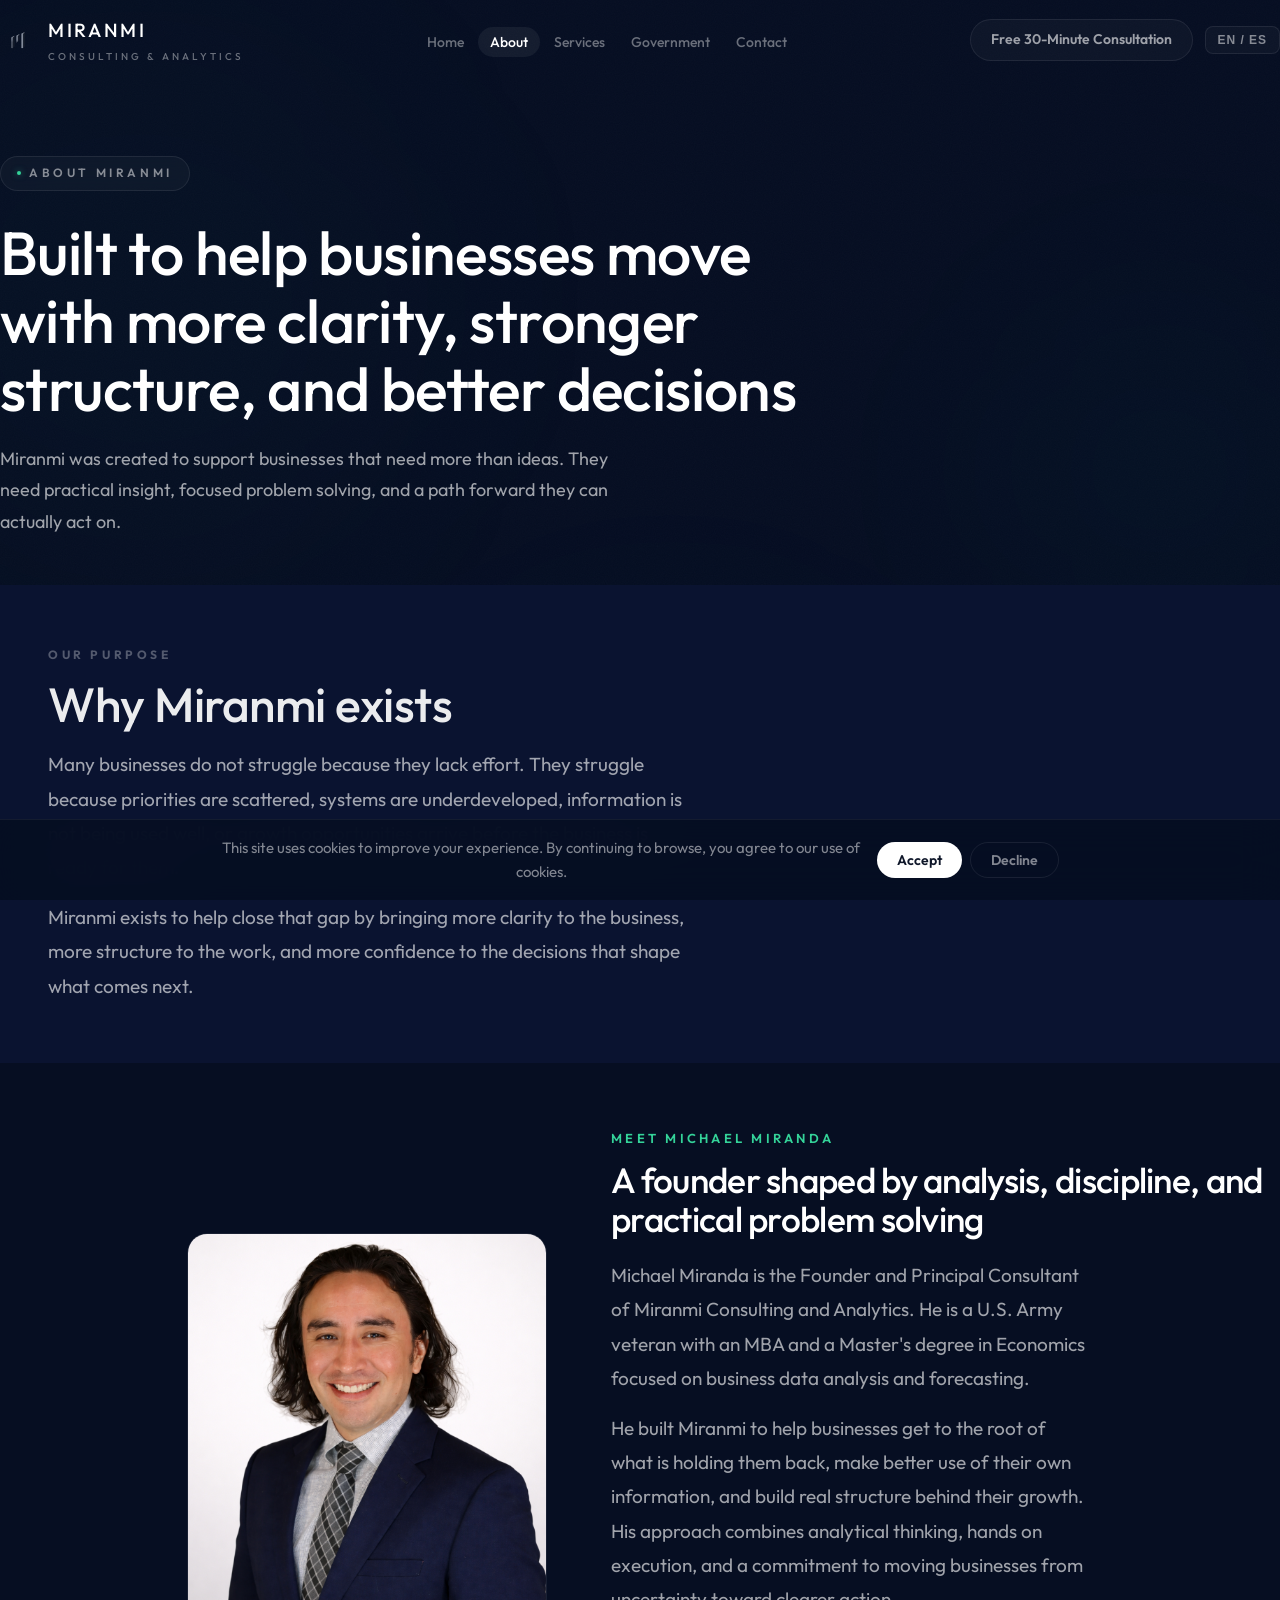
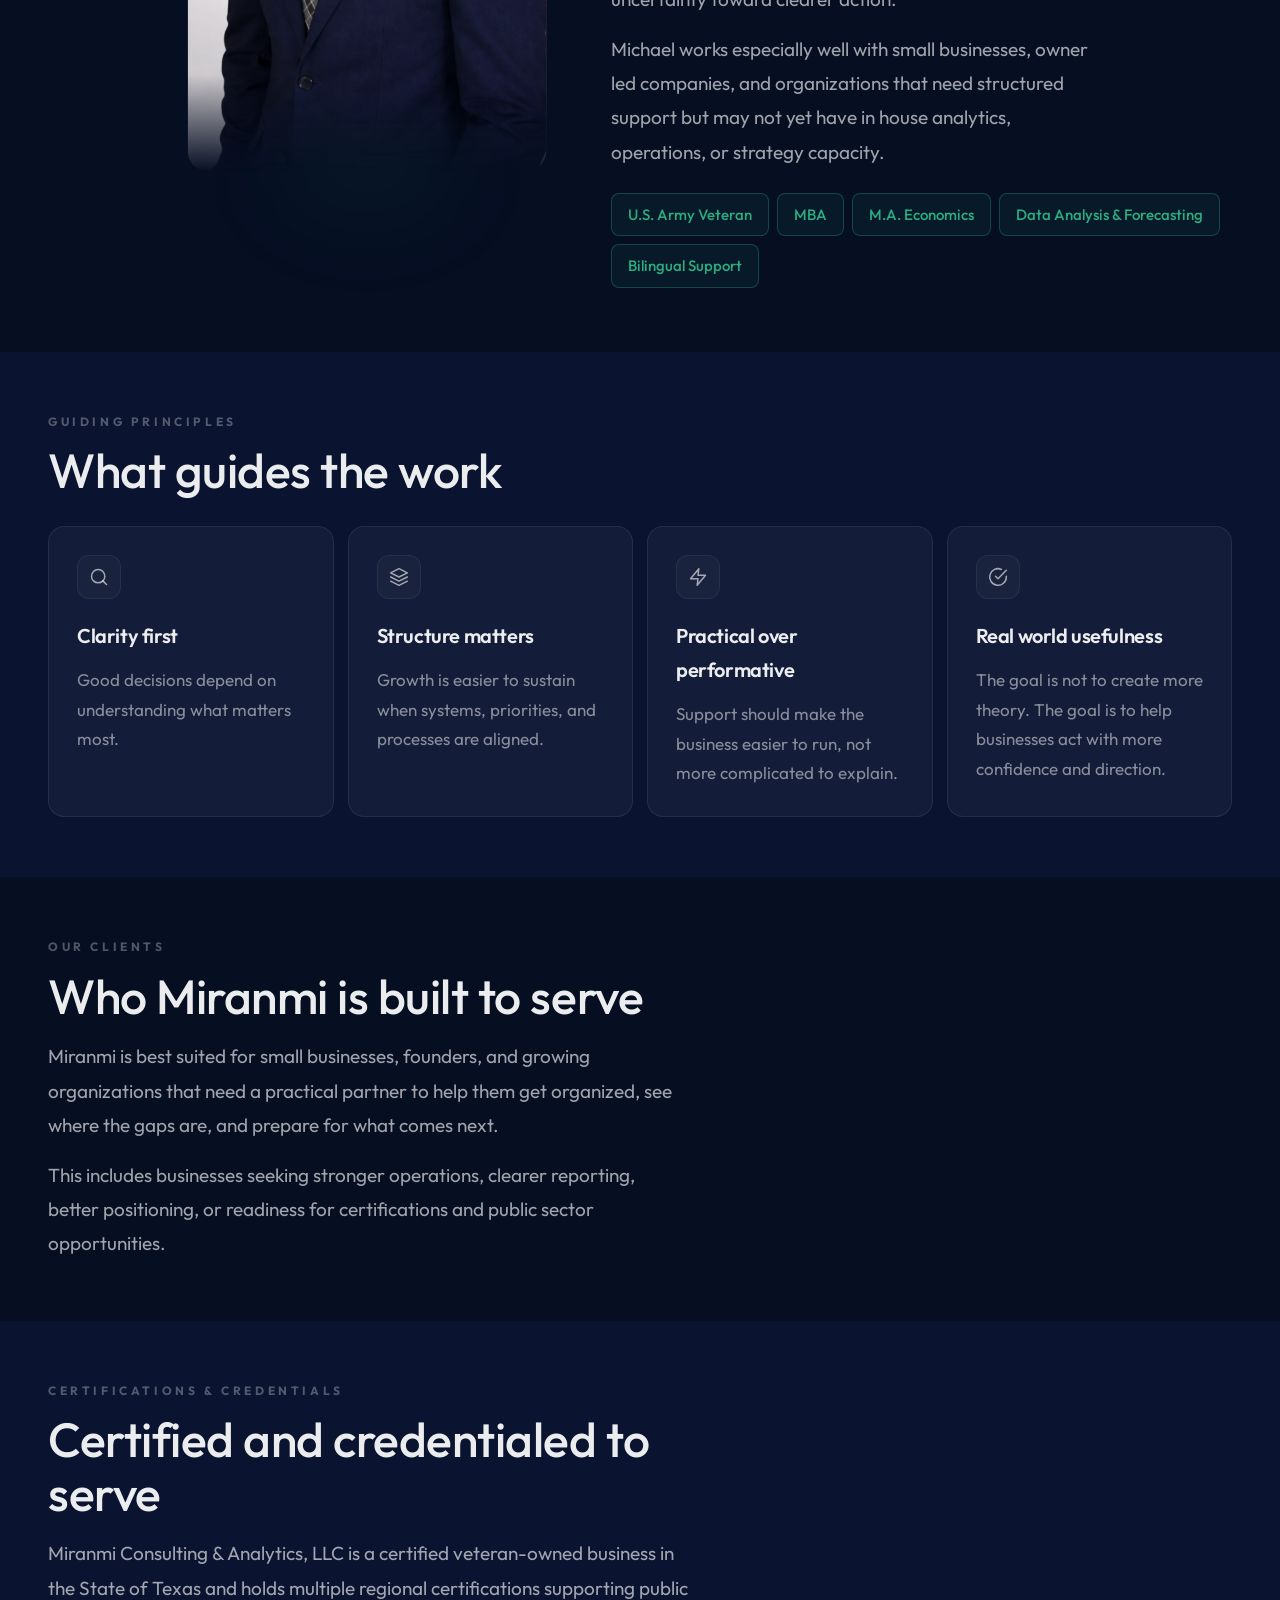
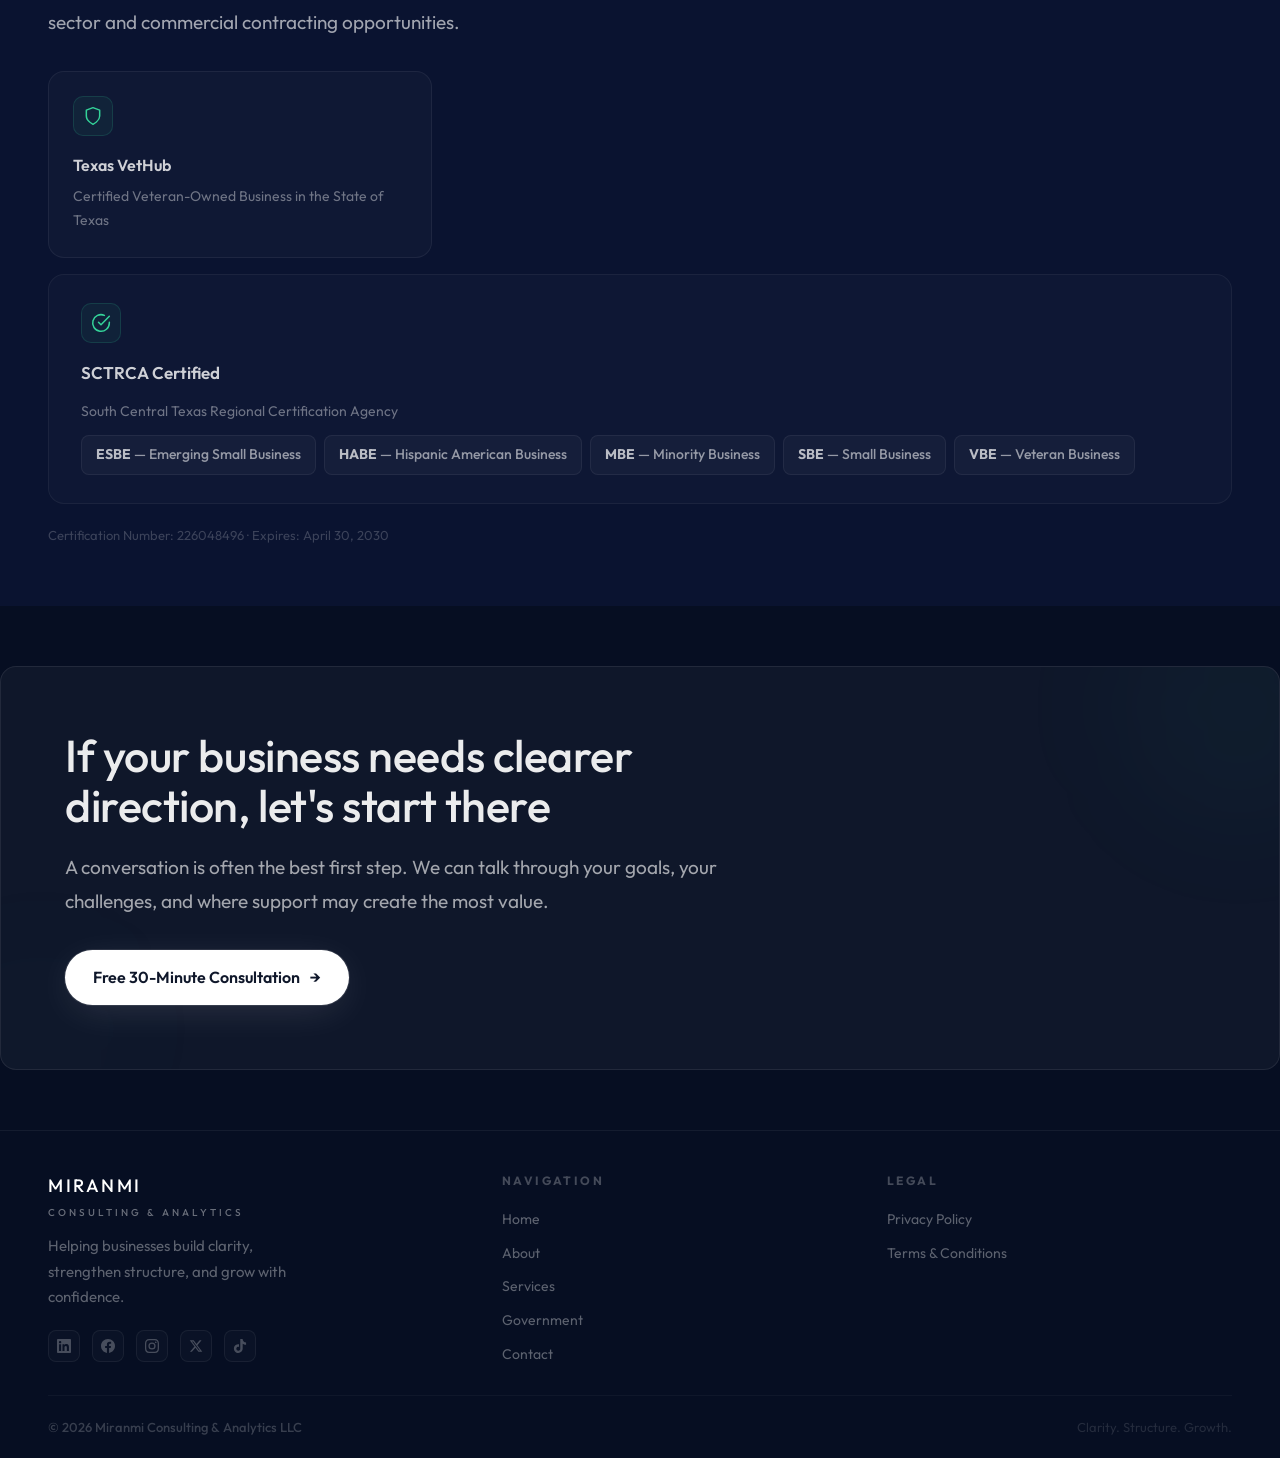
==== commit fd1d2b45: "Fix contact form, redesign footer, improve Spanish translations, optimize SEO Engineering: - Fixed c" ====
--- a/about/index.html
+++ b/about/index.html
@@ -3,7 +3,7 @@
 <head>
 <meta charset="UTF-8">
 <meta name="viewport" content="width=device-width, initial-scale=1.0">
-<title>About | Miranmi Consulting & Analytics</title>
+<title>About Miranmi | Veteran-Owned Consulting & Analytics Firm in San Antonio</title>
 <meta name="description" content="Meet Michael Miranda, founder of Miranmi Consulting & Analytics. Veteran-owned firm in San Antonio, TX offering strategy, analytics, and operations support.">
 <link rel="canonical" href="https://miranmi.com/about/">
 <meta property="og:type" content="website">
@@ -120,13 +120,13 @@
   <div class="reveal">
     <div class="eyebrow"><span class="dot"></span> <span data-i="en" lang="en">About Miranmi</span><span data-i="es" lang="es">Sobre Miranmi</span></div>
     <h1 class="serif"><span data-i="en" lang="en">Built to help businesses move with more clarity, stronger structure, and better decisions</span><span data-i="es" lang="es">Creado para ayudar a las empresas a moverse con más claridad, estructura más fuerte y mejores decisiones</span></h1>
-    <p class="hero-sub"><span data-i="en" lang="en">Miranmi was created to support businesses that need more than ideas. They need practical insight, focused problem solving, and a path forward they can actually act on.</span><span data-i="es" lang="es">Miranmi fue creado para apoyar a empresas que necesitan más que ideas. Necesitan conocimiento práctico, resolución enfocada de problemas y un camino hacia adelante sobre el cual puedan actuar.</span></p>
+    <p class="hero-sub"><span data-i="en" lang="en">Miranmi was created to support businesses that need more than ideas. They need practical insight, focused problem solving, and a path forward they can actually act on.</span><span data-i="es" lang="es">Miranmi fue creado para apoyar a empresas que necesitan más que ideas. Necesitan conocimiento práctico, resolución enfocada de problemas y un rumbo claro sobre el cual puedan actuar.</span></p>
   </div>
 </section>
 <section class="section-pad section-alt"><div class="container">
   <div class="reveal">
     <div class="section-label"><span data-i="en" lang="en">Our purpose</span><span data-i="es" lang="es">Nuestro propósito</span></div>
-    <h2 class="section-title serif"><span data-i="en" lang="en">Why Miranmi exists</span><span data-i="es" lang="es">Por qué existe Miranmi</span></h2>
+    <h2 class="section-title serif"><span data-i="en" lang="en">Why Miranmi exists</span><span data-i="es" lang="es">La razón de ser de Miranmi</span></h2>
     <p class="section-text"><span data-i="en" lang="en">Many businesses do not struggle because they lack effort. They struggle because priorities are scattered, systems are underdeveloped, information is not being used well, or growth opportunities arrive before the business is ready for them.</span><span data-i="es" lang="es">Muchas empresas no luchan por falta de esfuerzo. Luchan porque las prioridades están dispersas, los sistemas están subdesarrollados, la información no se usa bien o las oportunidades de crecimiento llegan antes de que el negocio esté listo.</span></p>
     <p class="section-text" style="margin-top:16px;"><span data-i="en" lang="en">Miranmi exists to help close that gap by bringing more clarity to the business, more structure to the work, and more confidence to the decisions that shape what comes next.</span><span data-i="es" lang="es">Miranmi existe para ayudar a cerrar esa brecha trayendo más claridad al negocio, más estructura al trabajo y más confianza a las decisiones que dan forma a lo que viene.</span></p>
   </div>
@@ -140,13 +140,13 @@
       </div>
     </div>
     <div class="reveal-right" style="transition-delay:0.15s">
-      <p class="founder-label"><span data-i="en" lang="en">Meet Michael Miranda</span><span data-i="es" lang="es">Conozca a Michael Miranda</span></p>
-      <h2 class="serif founder-name" style="font-size:clamp(1.5rem,3vw,2.2rem);"><span data-i="en" lang="en">A founder shaped by analysis, discipline, and practical problem solving</span><span data-i="es" lang="es">Un fundador formado por el análisis, la disciplina y la resolución práctica de problemas</span></h2>
+      <p class="founder-label"><span data-i="en" lang="en">Meet Michael Miranda</span><span data-i="es" lang="es">Conoce a Michael Miranda</span></p>
+      <h2 class="serif founder-name" style="font-size:clamp(1.5rem,3vw,2.2rem);"><span data-i="en" lang="en">A founder shaped by analysis, discipline, and practical problem solving</span><span data-i="es" lang="es">Un fundador forjado por el análisis, la disciplina y la resolución práctica de problemas</span></h2>
       <p class="founder-bio"><span data-i="en" lang="en">Michael Miranda is the Founder and Principal Consultant of Miranmi Consulting and Analytics. He is a U.S. Army veteran with an MBA and a Master&#39;s degree in Economics focused on business data analysis and forecasting.</span><span data-i="es" lang="es">Michael Miranda es el Fundador y Consultor Principal de Miranmi Consultoría y Análisis. Es veterano del Ejército de EE.UU. con un MBA y una Maestría en Economía enfocada en análisis de datos empresariales y pronósticos.</span></p>
       <p class="founder-bio" style="margin-top:16px;"><span data-i="en" lang="en">He built Miranmi to help businesses get to the root of what is holding them back, make better use of their own information, and build real structure behind their growth. His approach combines analytical thinking, hands on execution, and a commitment to moving businesses from uncertainty toward clearer action.</span><span data-i="es" lang="es">Construyó Miranmi para ayudar a las empresas a identificar lo que frena el progreso, hacer mejor uso de la información y construir una estructura más fuerte detrás del crecimiento.</span></p>
       <p class="founder-bio" style="margin-top:16px;"><span data-i="en" lang="en">Michael works especially well with small businesses, owner led companies, and organizations that need structured support but may not yet have in house analytics, operations, or strategy capacity.</span><span data-i="es" lang="es">Michael trabaja especialmente bien con pequeñas empresas, compañías dirigidas por sus dueños y organizaciones que necesitan soporte estructurado pero aún no tienen capacidad interna de análisis, operaciones o estrategia.</span></p>
       <div class="cert-badges" style="margin-top:24px;">
-        <span class="cert-badge"><span data-i="en" lang="en">U.S. Army Veteran</span><span data-i="es" lang="es">Veterano del Ejército</span></span>
+        <span class="cert-badge"><span data-i="en" lang="en">U.S. Army Veteran</span><span data-i="es" lang="es">Veterano del Ejército de EE.UU.</span></span>
         <span class="cert-badge">MBA</span>
         <span class="cert-badge"><span data-i="en" lang="en">M.A. Economics</span><span data-i="es" lang="es">M.A. Economía</span></span>
         <span class="cert-badge"><span data-i="en" lang="en">Data Analysis & Forecasting</span><span data-i="es" lang="es">Análisis de Datos y Pronósticos</span></span>
@@ -169,7 +169,7 @@
     <div class="section-label"><span data-i="en" lang="en">Our clients</span><span data-i="es" lang="es">Nuestros clientes</span></div>
     <h2 class="section-title serif"><span data-i="en" lang="en">Who Miranmi is built to serve</span><span data-i="es" lang="es">Para quién fue creado Miranmi</span></h2>
     <p class="section-text"><span data-i="en" lang="en">Miranmi is best suited for small businesses, founders, and growing organizations that need a practical partner to help them get organized, see where the gaps are, and prepare for what comes next.</span><span data-i="es" lang="es">Miranmi es ideal para pequeñas empresas, fundadores y organizaciones en crecimiento que necesitan apoyo práctico para entender qué frena el progreso, mejorar la estructura interna y prepararse para la siguiente etapa de crecimiento.</span></p>
-    <p class="section-text" style="margin-top:16px;"><span data-i="en" lang="en">This includes businesses seeking stronger operations, clearer reporting, better positioning, or readiness for certifications and public sector opportunities.</span><span data-i="es" lang="es">Esto incluye empresas que buscan operaciones más fuertes, reportes más claros, mejor posicionamiento o preparación para certificaciones y oportunidades del sector público.</span></p>
+    <p class="section-text" style="margin-top:16px;"><span data-i="en" lang="en">This includes businesses seeking stronger operations, clearer reporting, better positioning, or readiness for certifications and public sector opportunities.</span><span data-i="es" lang="es">Esto incluye empresas que buscan operaciones más sólidas, informes más claros, mejor posicionamiento o preparación para certificaciones y oportunidades del sector público.</span></p>
   </div>
 </div></section>
 <section class="section-pad section-alt"><div class="container">
@@ -182,13 +182,13 @@
     <div class="cert-card reveal">
       <div class="cert-card-icon"><svg viewBox="0 0 24 24"><path d="M12 22s8-4 8-10V5l-8-3-8 3v7c0 6 8 10 8 10z"/></svg></div>
       <h3><span data-i="en" lang="en">Texas VetHub</span><span data-i="es" lang="es">Texas VetHub</span></h3>
-      <p><span data-i="en" lang="en">Certified Veteran-Owned Business in the State of Texas</span><span data-i="es" lang="es">Empresa Certificada de Propietario Veterano en el Estado de Texas</span></p>
+      <p><span data-i="en" lang="en">Certified Veteran-Owned Business in the State of Texas</span><span data-i="es" lang="es">Empresa de Veterano Certificada en el Estado de Texas</span></p>
     </div>
     <div class="certs-full reveal" style="transition-delay:0.08s">
       <div class="certs-full-inner">
         <div class="cert-card-icon"><svg viewBox="0 0 24 24"><path d="M22 11.08V12a10 10 0 1 1-5.93-9.14"/><polyline points="22 4 12 14.01 9 11.01"/></svg></div>
         <h3><span data-i="en" lang="en">SCTRCA Certified</span><span data-i="es" lang="es">Certificado SCTRCA</span></h3>
-        <p style="font-size:14px;color:rgba(255,255,255,0.4);margin-bottom:12px;"><span data-i="en" lang="en">South Central Texas Regional Certification Agency</span><span data-i="es" lang="es">Agencia de Certificación Regional del Centro Sur de Texas</span></p>
+        <p style="font-size:14px;color:rgba(255,255,255,0.4);margin-bottom:12px;"><span data-i="en" lang="en">South Central Texas Regional Certification Agency</span><span data-i="es" lang="es">Agencia de Certificación del Centro Sur de Texas</span></p>
         <div class="sctrca-grid">
           <span class="sctrca-badge"><strong>ESBE</strong> — <span data-i="en" lang="en">Emerging Small Business</span><span data-i="es" lang="es">Pequeña Empresa Emergente</span></span>
           <span class="sctrca-badge"><strong>HABE</strong> — <span data-i="en" lang="en">Hispanic American Business</span><span data-i="es" lang="es">Empresa Hispanoamericana</span></span>
@@ -222,31 +222,46 @@
 
 <footer class="footer">
   <div class="container">
-    <div class="footer-inner">
+    <div class="footer-top">
+      <div class="footer-brand">
+        <div class="nav-logo" style="gap:8px;pointer-events:none;">
+          <div><div class="nav-logo-text logo-font" style="font-size:18px;">MIRANMI</div>
+          <div class="nav-logo-sub" style="margin-top:2px;"><span data-i="en" lang="en">Consulting & Analytics</span><span data-i="es" lang="es">Consultoría y Análisis</span></div></div>
+        </div>
+        <p><span data-i="en" lang="en">Helping businesses build clarity, strengthen structure, and grow with confidence.</span><span data-i="es" lang="es">Ayudamos a las empresas a construir claridad, fortalecer su estructura y crecer con confianza.</span></p>
+        <div class="footer-social" style="margin-top:20px;">
+          <a href="https://www.linkedin.com/company/miranmiconsulting" target="_blank" rel="noopener noreferrer" aria-label="LinkedIn"><svg viewBox="0 0 24 24"><path d="M20.447 20.452h-3.554v-5.569c0-1.328-.027-3.037-1.852-3.037-1.853 0-2.136 1.445-2.136 2.939v5.667H9.351V9h3.414v1.561h.046c.477-.9 1.637-1.85 3.37-1.85 3.601 0 4.267 2.37 4.267 5.455v6.286zM5.337 7.433a2.062 2.062 0 01-2.063-2.065 2.064 2.064 0 112.063 2.065zm1.782 13.019H3.555V9h3.564v11.452zM22.225 0H1.771C.792 0 0 .774 0 1.729v20.542C0 23.227.792 24 1.771 24h20.451C23.2 24 24 23.227 24 22.271V1.729C24 .774 23.2 0 22.222 0h.003z"/></svg></a>
+          <a href="https://www.facebook.com/people/Miranmi-Consulting-Analytics/61582203251002/" target="_blank" rel="noopener noreferrer" aria-label="Facebook"><svg viewBox="0 0 24 24"><path d="M24 12.073c0-6.627-5.373-12-12-12s-12 5.373-12 12c0 5.99 4.388 10.954 10.125 11.854v-8.385H7.078v-3.47h3.047V9.43c0-3.007 1.792-4.669 4.533-4.669 1.312 0 2.686.235 2.686.235v2.953H15.83c-1.491 0-1.956.925-1.956 1.874v2.25h3.328l-.532 3.47h-2.796v8.385C19.612 23.027 24 18.062 24 12.073z"/></svg></a>
+          <a href="https://www.instagram.com/miranmiconsulting/" target="_blank" rel="noopener noreferrer" aria-label="Instagram"><svg viewBox="0 0 24 24"><path d="M12 2.163c3.204 0 3.584.012 4.85.07 3.252.148 4.771 1.691 4.919 4.919.058 1.265.069 1.645.069 4.849 0 3.205-.012 3.584-.069 4.849-.149 3.225-1.664 4.771-4.919 4.919-1.266.058-1.644.07-4.85.07-3.204 0-3.584-.012-4.849-.07-3.26-.149-4.771-1.699-4.919-4.92-.058-1.265-.07-1.644-.07-4.849 0-3.204.013-3.583.07-4.849.149-3.227 1.664-4.771 4.919-4.919 1.266-.057 1.645-.069 4.849-.069zM12 0C8.741 0 8.333.014 7.053.072 2.695.272.273 2.69.073 7.052.014 8.333 0 8.741 0 12c0 3.259.014 3.668.072 4.948.2 4.358 2.618 6.78 6.98 6.98C8.333 23.986 8.741 24 12 24c3.259 0 3.668-.014 4.948-.072 4.354-.2 6.782-2.618 6.979-6.98.059-1.28.073-1.689.073-4.948 0-3.259-.014-3.667-.072-4.947-.196-4.354-2.617-6.78-6.979-6.98C15.668.014 15.259 0 12 0zm0 5.838a6.162 6.162 0 100 12.324 6.162 6.162 0 000-12.324zM12 16a4 4 0 110-8 4 4 0 010 8zm6.406-11.845a1.44 1.44 0 100 2.881 1.44 1.44 0 000-2.881z"/></svg></a>
+          <a href="https://x.com/miranmiconsult" target="_blank" rel="noopener noreferrer" aria-label="X"><svg viewBox="0 0 24 24"><path d="M18.244 2.25h3.308l-7.227 8.26 8.502 11.24H16.17l-5.214-6.817L4.99 21.75H1.68l7.73-8.835L1.254 2.25H8.08l4.713 6.231zm-1.161 17.52h1.833L7.084 4.126H5.117z"/></svg></a>
+          <a href="https://www.tiktok.com/@miranmiconsulting" target="_blank" rel="noopener noreferrer" aria-label="TikTok"><svg viewBox="0 0 24 24"><path d="M12.525.02c1.31-.02 2.61-.01 3.91-.02.08 1.53.63 3.09 1.75 4.17 1.12 1.11 2.7 1.62 4.24 1.79v4.03c-1.44-.05-2.89-.35-4.2-.97-.57-.26-1.1-.59-1.62-.93-.01 2.92.01 5.84-.02 8.75-.08 1.4-.54 2.79-1.35 3.94-1.31 1.92-3.58 3.17-5.91 3.21-1.43.08-2.86-.31-4.08-1.03-2.02-1.19-3.44-3.37-3.65-5.71-.02-.5-.03-1-.01-1.49.18-1.9 1.12-3.72 2.58-4.96 1.66-1.44 3.98-2.13 6.15-1.72.02 1.48-.04 2.96-.04 4.44-.99-.32-2.15-.23-3.02.37-.63.41-1.11 1.04-1.36 1.75-.21.51-.15 1.07-.14 1.61.24 1.64 1.82 3.02 3.5 2.87 1.12-.01 2.19-.66 2.77-1.61.19-.33.4-.67.41-1.06.1-1.79.06-3.57.07-5.36.01-4.03-.01-8.05.02-12.07z"/></svg></a>
+        </div>
+      </div>
+      <div>
+        <div class="footer-col-title"><span data-i="en" lang="en">Navigation</span><span data-i="es" lang="es">Navegación</span></div>
+        <nav class="footer-nav" aria-label="Footer navigation">
+          <a href="/"><span data-i="en" lang="en">Home</span><span data-i="es" lang="es">Inicio</span></a>
+          <a href="/about/"><span data-i="en" lang="en">About</span><span data-i="es" lang="es">Nosotros</span></a>
+          <a href="/services/"><span data-i="en" lang="en">Services</span><span data-i="es" lang="es">Servicios</span></a>
+          <a href="/government/"><span data-i="en" lang="en">Government</span><span data-i="es" lang="es">Gobierno</span></a>
+          <a href="/contact/"><span data-i="en" lang="en">Contact</span><span data-i="es" lang="es">Contacto</span></a>
+        </nav>
+      </div>
+      <div>
+        <div class="footer-col-title"><span data-i="en" lang="en">Legal</span><span data-i="es" lang="es">Legal</span></div>
+        <div class="footer-legal-links">
+          <a href="/privacy-policy/"><span data-i="en" lang="en">Privacy Policy</span><span data-i="es" lang="es">Política de Privacidad</span></a>
+          <a href="/terms/"><span data-i="en" lang="en">Terms & Conditions</span><span data-i="es" lang="es">Términos y Condiciones</span></a>
+        </div>
+      </div>
+    </div>
+    <div class="footer-bottom">
       <div class="footer-copy">&copy; 2026 Miranmi Consulting &amp; Analytics LLC</div>
-      <nav class="footer-nav" aria-label="Footer navigation">
-        <a href="/">Home</a>
-        <a href="/services/">Services</a>
-        <a href="/about/">About</a>
-        <a href="/government/">Government</a>
-        <a href="/contact/">Contact</a>
-      </nav>
-      <div class="footer-legal-links">
-        <a href="/privacy-policy/"><span data-i="en" lang="en">Privacy Policy</span><span data-i="es" lang="es">Política de Privacidad</span></a>
-        <span class="sep">|</span>
-        <a href="/terms/"><span data-i="en" lang="en">Terms & Conditions</span><span data-i="es" lang="es">Términos y Condiciones</span></a>
-      </div>
-      <div class="footer-social">
-        <a href="https://www.linkedin.com/company/miranmiconsulting" target="_blank" rel="noopener noreferrer" aria-label="LinkedIn"><svg viewBox="0 0 24 24"><path d="M20.447 20.452h-3.554v-5.569c0-1.328-.027-3.037-1.852-3.037-1.853 0-2.136 1.445-2.136 2.939v5.667H9.351V9h3.414v1.561h.046c.477-.9 1.637-1.85 3.37-1.85 3.601 0 4.267 2.37 4.267 5.455v6.286zM5.337 7.433a2.062 2.062 0 01-2.063-2.065 2.064 2.064 0 112.063 2.065zm1.782 13.019H3.555V9h3.564v11.452zM22.225 0H1.771C.792 0 0 .774 0 1.729v20.542C0 23.227.792 24 1.771 24h20.451C23.2 24 24 23.227 24 22.271V1.729C24 .774 23.2 0 22.222 0h.003z"/></svg></a>
-        <a href="https://www.facebook.com/people/Miranmi-Consulting-Analytics/61582203251002/" target="_blank" rel="noopener noreferrer" aria-label="Facebook"><svg viewBox="0 0 24 24"><path d="M24 12.073c0-6.627-5.373-12-12-12s-12 5.373-12 12c0 5.99 4.388 10.954 10.125 11.854v-8.385H7.078v-3.47h3.047V9.43c0-3.007 1.792-4.669 4.533-4.669 1.312 0 2.686.235 2.686.235v2.953H15.83c-1.491 0-1.956.925-1.956 1.874v2.25h3.328l-.532 3.47h-2.796v8.385C19.612 23.027 24 18.062 24 12.073z"/></svg></a>
-        <a href="https://www.instagram.com/miranmiconsulting/" target="_blank" rel="noopener noreferrer" aria-label="Instagram"><svg viewBox="0 0 24 24"><path d="M12 2.163c3.204 0 3.584.012 4.85.07 3.252.148 4.771 1.691 4.919 4.919.058 1.265.069 1.645.069 4.849 0 3.205-.012 3.584-.069 4.849-.149 3.225-1.664 4.771-4.919 4.919-1.266.058-1.644.07-4.85.07-3.204 0-3.584-.012-4.849-.07-3.26-.149-4.771-1.699-4.919-4.92-.058-1.265-.07-1.644-.07-4.849 0-3.204.013-3.583.07-4.849.149-3.227 1.664-4.771 4.919-4.919 1.266-.057 1.645-.069 4.849-.069zM12 0C8.741 0 8.333.014 7.053.072 2.695.272.273 2.69.073 7.052.014 8.333 0 8.741 0 12c0 3.259.014 3.668.072 4.948.2 4.358 2.618 6.78 6.98 6.98C8.333 23.986 8.741 24 12 24c3.259 0 3.668-.014 4.948-.072 4.354-.2 6.782-2.618 6.979-6.98.059-1.28.073-1.689.073-4.948 0-3.259-.014-3.667-.072-4.947-.196-4.354-2.617-6.78-6.979-6.98C15.668.014 15.259 0 12 0zm0 5.838a6.162 6.162 0 100 12.324 6.162 6.162 0 000-12.324zM12 16a4 4 0 110-8 4 4 0 010 8zm6.406-11.845a1.44 1.44 0 100 2.881 1.44 1.44 0 000-2.881z"/></svg></a>
-        <a href="https://x.com/miranmiconsult" target="_blank" rel="noopener noreferrer" aria-label="X"><svg viewBox="0 0 24 24"><path d="M18.244 2.25h3.308l-7.227 8.26 8.502 11.24H16.17l-5.214-6.817L4.99 21.75H1.68l7.73-8.835L1.254 2.25H8.08l4.713 6.231zm-1.161 17.52h1.833L7.084 4.126H5.117z"/></svg></a>
-        <a href="https://www.tiktok.com/@miranmiconsulting" target="_blank" rel="noopener noreferrer" aria-label="TikTok"><svg viewBox="0 0 24 24"><path d="M12.525.02c1.31-.02 2.61-.01 3.91-.02.08 1.53.63 3.09 1.75 4.17 1.12 1.11 2.7 1.62 4.24 1.79v4.03c-1.44-.05-2.89-.35-4.2-.97-.57-.26-1.1-.59-1.62-.93-.01 2.92.01 5.84-.02 8.75-.08 1.4-.54 2.79-1.35 3.94-1.31 1.92-3.58 3.17-5.91 3.21-1.43.08-2.86-.31-4.08-1.03-2.02-1.19-3.44-3.37-3.65-5.71-.02-.5-.03-1-.01-1.49.18-1.9 1.12-3.72 2.58-4.96 1.66-1.44 3.98-2.13 6.15-1.72.02 1.48-.04 2.96-.04 4.44-.99-.32-2.15-.23-3.02.37-.63.41-1.11 1.04-1.36 1.75-.21.51-.15 1.07-.14 1.61.24 1.64 1.82 3.02 3.5 2.87 1.12-.01 2.19-.66 2.77-1.61.19-.33.4-.67.41-1.06.1-1.79.06-3.57.07-5.36.01-4.03-.01-8.05.02-12.07z"/></svg></a>
-      </div>
       <div class="footer-tagline"><span data-i="en" lang="en">Clarity. Structure. Growth.</span><span data-i="es" lang="es">Claridad. Estructura. Crecimiento.</span></div>
     </div>
   </div>
 </footer>
+
 <div class="cookie-banner" id="cookieBanner">
   <p>
     <span data-i="en" lang="en">This site uses cookies to improve your experience. By continuing to browse, you agree to our use of cookies.</span>
--- a/styles.css
+++ b/styles.css
@@ -662,26 +662,33 @@
 /* ===== FOOTER ===== */
 .footer {
   position: relative; z-index: 10; margin-top: 0;
-  border-top: 1px solid rgba(255,255,255,0.04);
+  border-top: 1px solid rgba(255,255,255,0.06);
   flex-shrink: 0;
 }
-.footer-inner {
-  display: flex; flex-direction: column; gap: 16px; padding: 28px 0 24px;
-}
-@media (min-width: 1024px) { .footer-inner { flex-direction: row; align-items: center; justify-content: space-between; } }
-.footer-copy { font-size: 14px; font-weight: 500; color: var(--text-muted); }
-.footer-tagline { font-size: 14px; color: rgba(255,255,255,0.15); }
-.footer-social { display: flex; align-items: center; gap: 16px; }
+.footer-top {
+  display: grid; gap: 32px; padding: 40px 0 28px;
+  border-bottom: 1px solid rgba(255,255,255,0.04);
+}
+@media (min-width: 768px) { .footer-top { grid-template-columns: 1.2fr 1fr 1fr; gap: 40px; } }
+.footer-brand p { font-size: 15px; line-height: 1.7; color: rgba(255,255,255,0.35); margin-top: 12px; max-width: 280px; }
+.footer-col-title { font-size: 12px; font-weight: 700; text-transform: uppercase; letter-spacing: 0.2em; color: rgba(255,255,255,0.25); margin-bottom: 16px; }
+.footer-bottom {
+  display: flex; flex-wrap: wrap; align-items: center; justify-content: space-between; gap: 16px;
+  padding: 20px 0;
+}
+.footer-copy { font-size: 13px; font-weight: 500; color: rgba(255,255,255,0.2); }
+.footer-tagline { font-size: 13px; color: rgba(255,255,255,0.12); }
+.footer-social { display: flex; align-items: center; gap: 12px; }
 .footer-social a {
   display: flex; align-items: center; justify-content: center;
-  width: 34px; height: 34px; border-radius: 8px;
+  width: 32px; height: 32px; border-radius: 8px;
   border: 1px solid rgba(255,255,255,0.06); background: rgba(255,255,255,0.02);
   color: rgba(255,255,255,0.25); transition: all 0.3s;
 }
 .footer-social a:hover { border-color: var(--emerald-border); color: var(--emerald); background: rgba(52,211,153,0.06); }
-.footer-social a svg { width: 16px; height: 16px; fill: currentColor; }
-.footer-nav { display: flex; flex-wrap: wrap; gap: 8px 20px; }
-.footer-nav a { font-size: 14px; color: var(--text-muted); transition: color 0.3s; }
+.footer-social a svg { width: 14px; height: 14px; fill: currentColor; }
+.footer-nav { display: flex; flex-direction: column; gap: 10px; }
+.footer-nav a { font-size: 14px; color: rgba(255,255,255,0.35); transition: color 0.3s; }
 .footer-nav a:hover { color: var(--emerald); }
 
 /* ===== REVEAL ANIMATIONS ===== */
@@ -798,18 +805,18 @@
 .legal-contact-card p { margin-bottom: 6px; }
 .legal-contact-name { font-size: 17px; font-weight: 600; color: rgba(255,255,255,0.8); margin-bottom: 14px; }
 .legal-label { display: inline-block; font-size: 11px; font-weight: 600; text-transform: uppercase; letter-spacing: 0.15em; color: rgba(255,255,255,0.25); min-width: 56px; margin-right: 8px; }
-.footer-legal-links { display: flex; flex-wrap: wrap; align-items: center; gap: 12px; margin-top: 12px; font-size: 13px; }
-.footer-legal-links a { color: rgba(255,255,255,0.25); transition: color 0.3s; text-decoration: none; }
+.footer-legal-links { display: flex; flex-direction: column; gap: 10px; }
+.footer-legal-links a { font-size: 14px; color: rgba(255,255,255,0.35); transition: color 0.3s; text-decoration: none; }
 .footer-legal-links a:hover { color: rgba(255,255,255,0.5); }
-.footer-legal-links .sep { color: rgba(255,255,255,0.1); }
+.footer-legal-links .sep { display: none; }
 
 /* ===== MOBILE UX FIXES ===== */
 @media (max-width: 639px) {
   .section-pad { padding: 36px 0; }
   .page-hero { padding: 48px 0 32px; }
-  .footer-inner { gap: 14px; padding: 24px 0 20px; }
-  .footer-nav { gap: 6px 16px; }
-  .footer-social a { width: 32px; height: 32px; }
+  .footer-top { padding: 28px 0 20px; gap: 24px; }
+  .footer-bottom { padding: 16px 0; }
+  .footer-social a { width: 30px; height: 30px; }
   .cta-section { padding: 28px 20px; }
   .cta-section h2 { font-size: clamp(1.3rem, 5vw, 1.8rem); }
   .cta-section p { font-size: 15px; }
--- a/styles.css
+++ b/styles.css
@@ -662,26 +662,33 @@
 /* ===== FOOTER ===== */
 .footer {
   position: relative; z-index: 10; margin-top: 0;
-  border-top: 1px solid rgba(255,255,255,0.04);
+  border-top: 1px solid rgba(255,255,255,0.06);
   flex-shrink: 0;
 }
-.footer-inner {
-  display: flex; flex-direction: column; gap: 16px; padding: 28px 0 24px;
-}
-@media (min-width: 1024px) { .footer-inner { flex-direction: row; align-items: center; justify-content: space-between; } }
-.footer-copy { font-size: 14px; font-weight: 500; color: var(--text-muted); }
-.footer-tagline { font-size: 14px; color: rgba(255,255,255,0.15); }
-.footer-social { display: flex; align-items: center; gap: 16px; }
+.footer-top {
+  display: grid; gap: 32px; padding: 40px 0 28px;
+  border-bottom: 1px solid rgba(255,255,255,0.04);
+}
+@media (min-width: 768px) { .footer-top { grid-template-columns: 1.2fr 1fr 1fr; gap: 40px; } }
+.footer-brand p { font-size: 15px; line-height: 1.7; color: rgba(255,255,255,0.35); margin-top: 12px; max-width: 280px; }
+.footer-col-title { font-size: 12px; font-weight: 700; text-transform: uppercase; letter-spacing: 0.2em; color: rgba(255,255,255,0.25); margin-bottom: 16px; }
+.footer-bottom {
+  display: flex; flex-wrap: wrap; align-items: center; justify-content: space-between; gap: 16px;
+  padding: 20px 0;
+}
+.footer-copy { font-size: 13px; font-weight: 500; color: rgba(255,255,255,0.2); }
+.footer-tagline { font-size: 13px; color: rgba(255,255,255,0.12); }
+.footer-social { display: flex; align-items: center; gap: 12px; }
 .footer-social a {
   display: flex; align-items: center; justify-content: center;
-  width: 34px; height: 34px; border-radius: 8px;
+  width: 32px; height: 32px; border-radius: 8px;
   border: 1px solid rgba(255,255,255,0.06); background: rgba(255,255,255,0.02);
   color: rgba(255,255,255,0.25); transition: all 0.3s;
 }
 .footer-social a:hover { border-color: var(--emerald-border); color: var(--emerald); background: rgba(52,211,153,0.06); }
-.footer-social a svg { width: 16px; height: 16px; fill: currentColor; }
-.footer-nav { display: flex; flex-wrap: wrap; gap: 8px 20px; }
-.footer-nav a { font-size: 14px; color: var(--text-muted); transition: color 0.3s; }
+.footer-social a svg { width: 14px; height: 14px; fill: currentColor; }
+.footer-nav { display: flex; flex-direction: column; gap: 10px; }
+.footer-nav a { font-size: 14px; color: rgba(255,255,255,0.35); transition: color 0.3s; }
 .footer-nav a:hover { color: var(--emerald); }
 
 /* ===== REVEAL ANIMATIONS ===== */
@@ -798,18 +805,18 @@
 .legal-contact-card p { margin-bottom: 6px; }
 .legal-contact-name { font-size: 17px; font-weight: 600; color: rgba(255,255,255,0.8); margin-bottom: 14px; }
 .legal-label { display: inline-block; font-size: 11px; font-weight: 600; text-transform: uppercase; letter-spacing: 0.15em; color: rgba(255,255,255,0.25); min-width: 56px; margin-right: 8px; }
-.footer-legal-links { display: flex; flex-wrap: wrap; align-items: center; gap: 12px; margin-top: 12px; font-size: 13px; }
-.footer-legal-links a { color: rgba(255,255,255,0.25); transition: color 0.3s; text-decoration: none; }
+.footer-legal-links { display: flex; flex-direction: column; gap: 10px; }
+.footer-legal-links a { font-size: 14px; color: rgba(255,255,255,0.35); transition: color 0.3s; text-decoration: none; }
 .footer-legal-links a:hover { color: rgba(255,255,255,0.5); }
-.footer-legal-links .sep { color: rgba(255,255,255,0.1); }
+.footer-legal-links .sep { display: none; }
 
 /* ===== MOBILE UX FIXES ===== */
 @media (max-width: 639px) {
   .section-pad { padding: 36px 0; }
   .page-hero { padding: 48px 0 32px; }
-  .footer-inner { gap: 14px; padding: 24px 0 20px; }
-  .footer-nav { gap: 6px 16px; }
-  .footer-social a { width: 32px; height: 32px; }
+  .footer-top { padding: 28px 0 20px; gap: 24px; }
+  .footer-bottom { padding: 16px 0; }
+  .footer-social a { width: 30px; height: 30px; }
   .cta-section { padding: 28px 20px; }
   .cta-section h2 { font-size: clamp(1.3rem, 5vw, 1.8rem); }
   .cta-section p { font-size: 15px; }
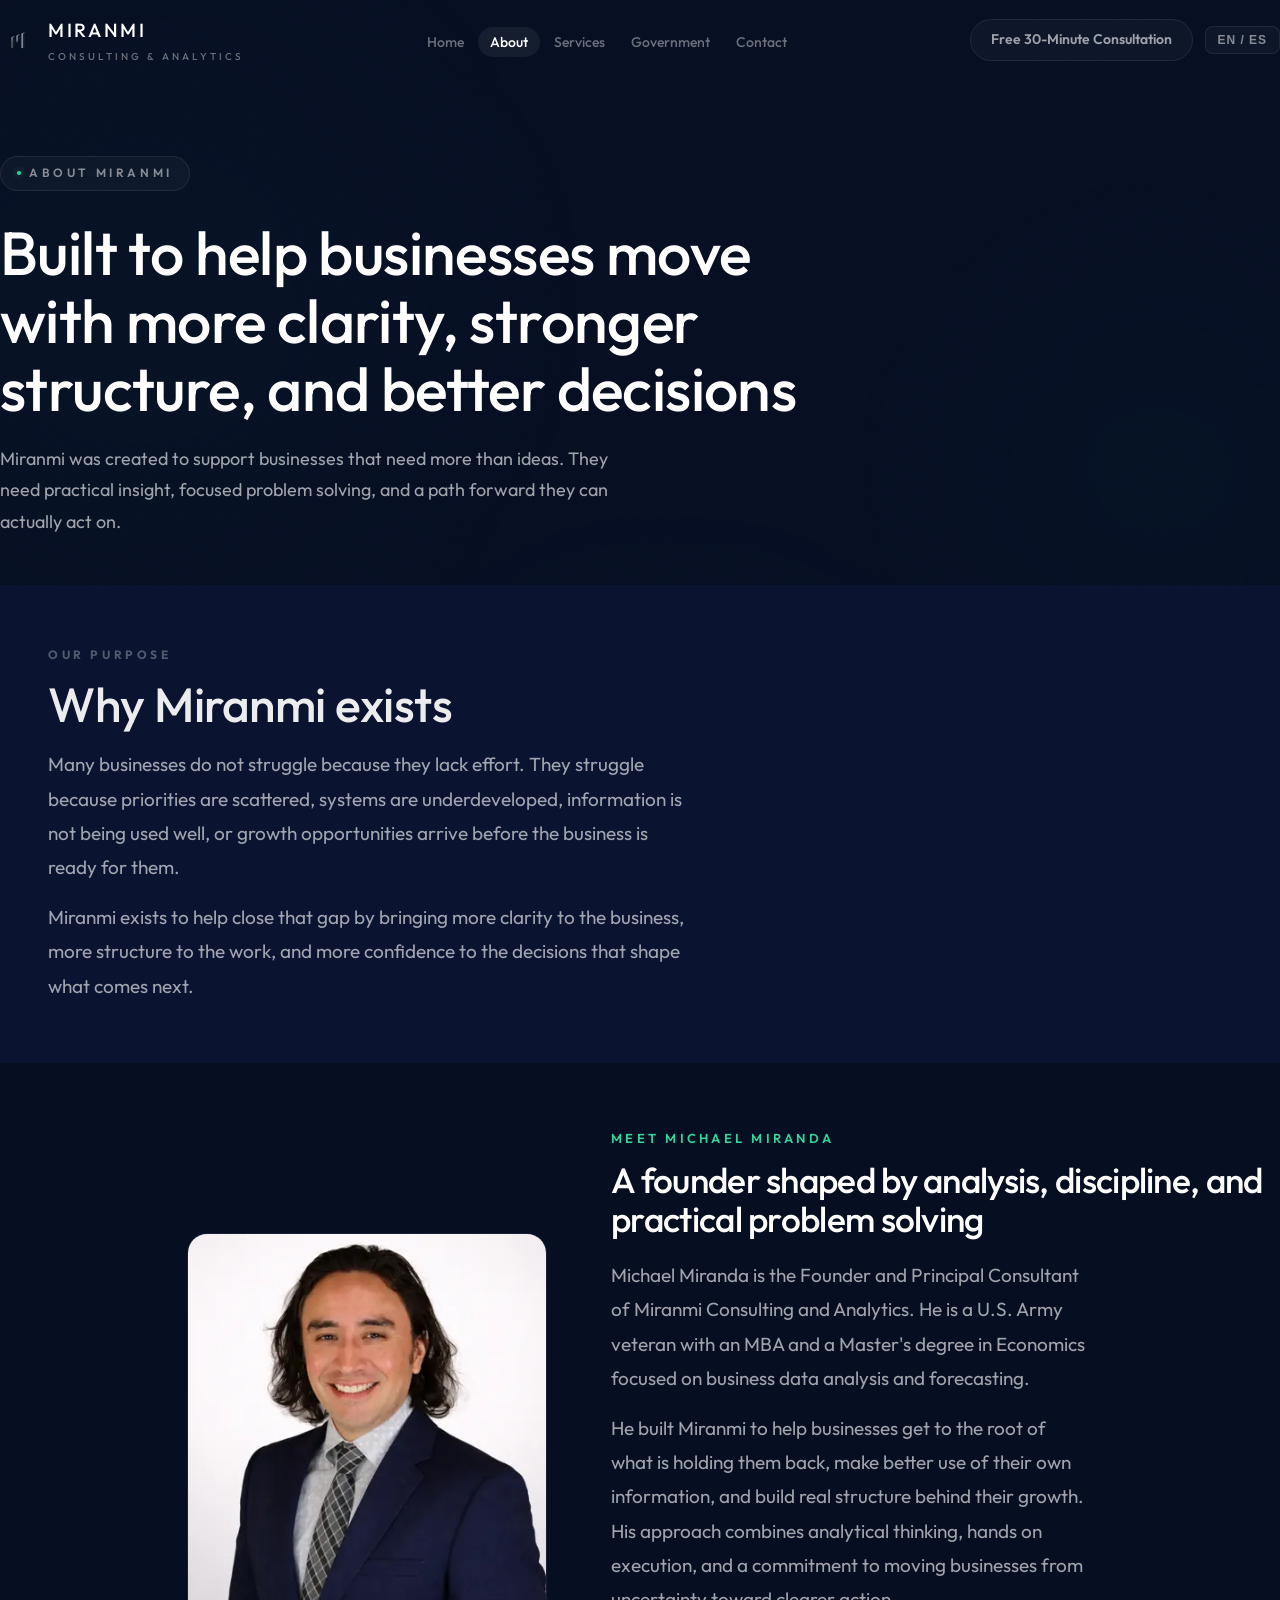
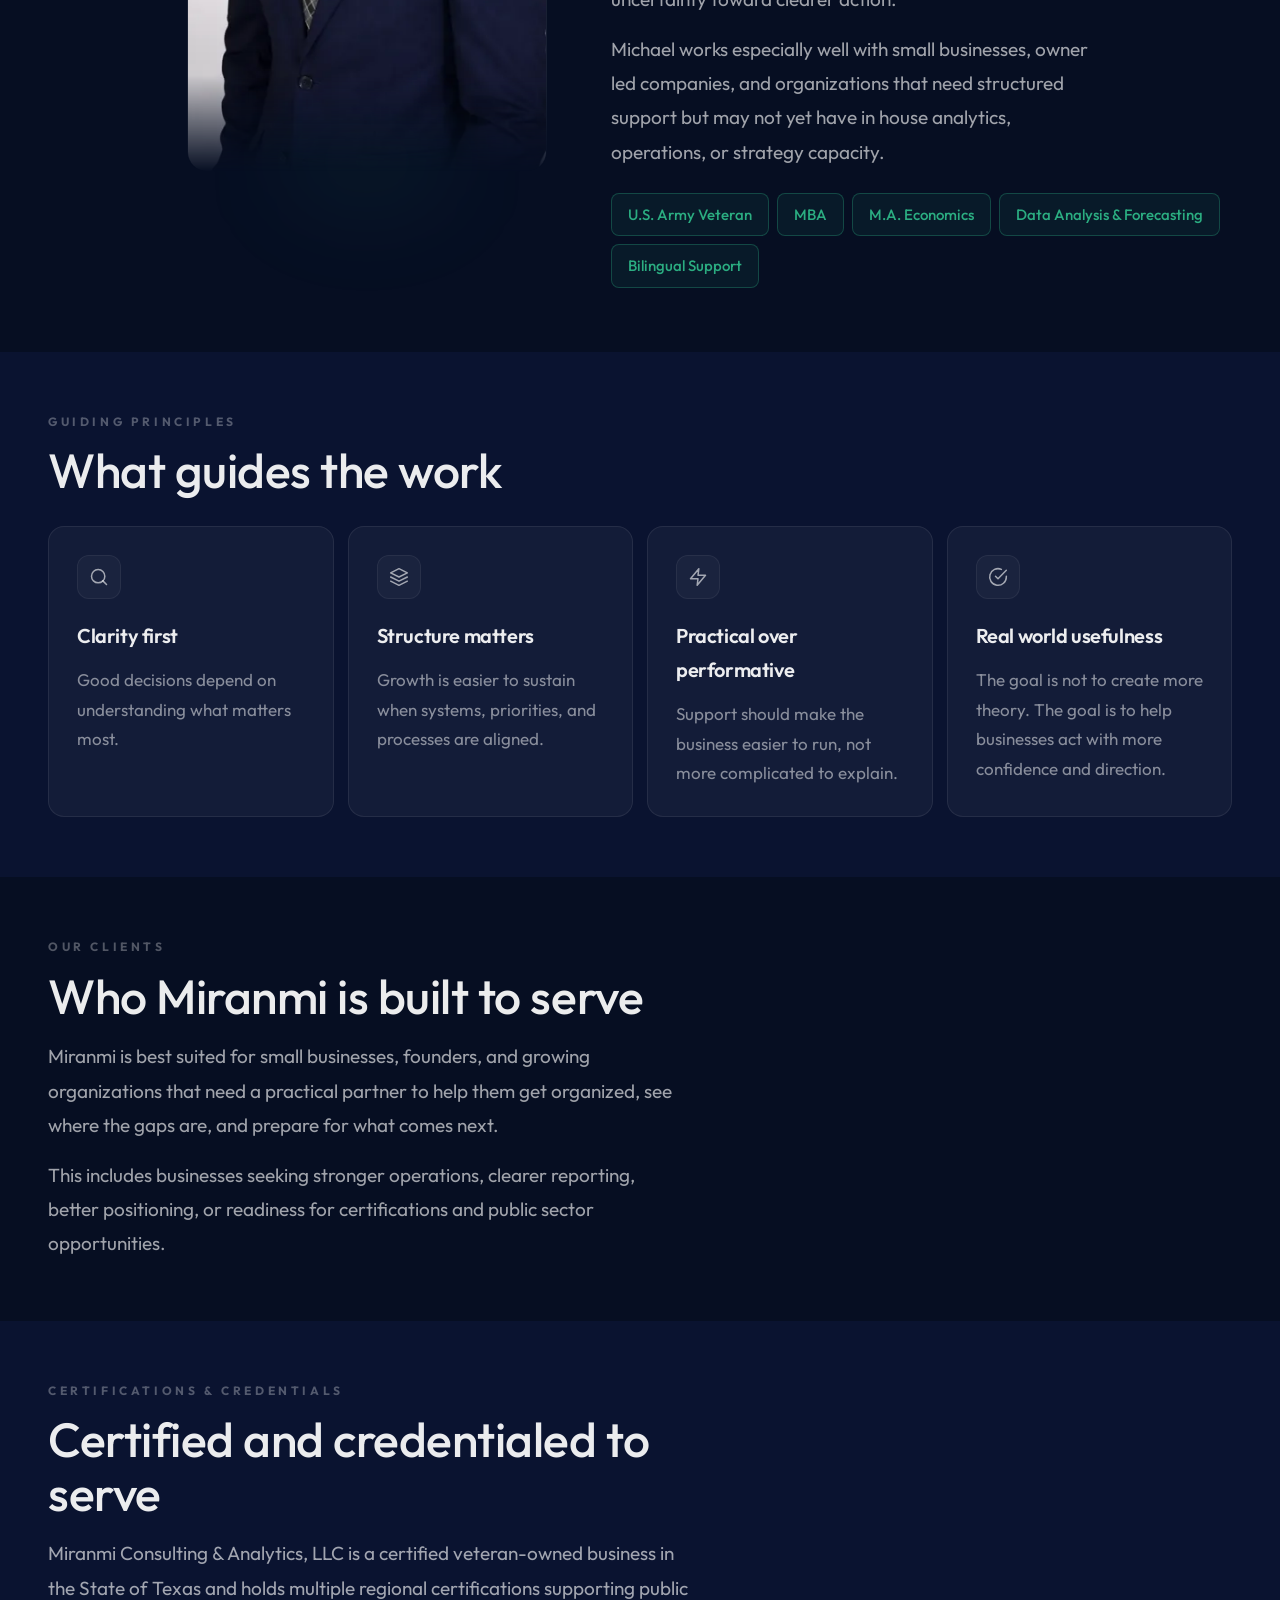
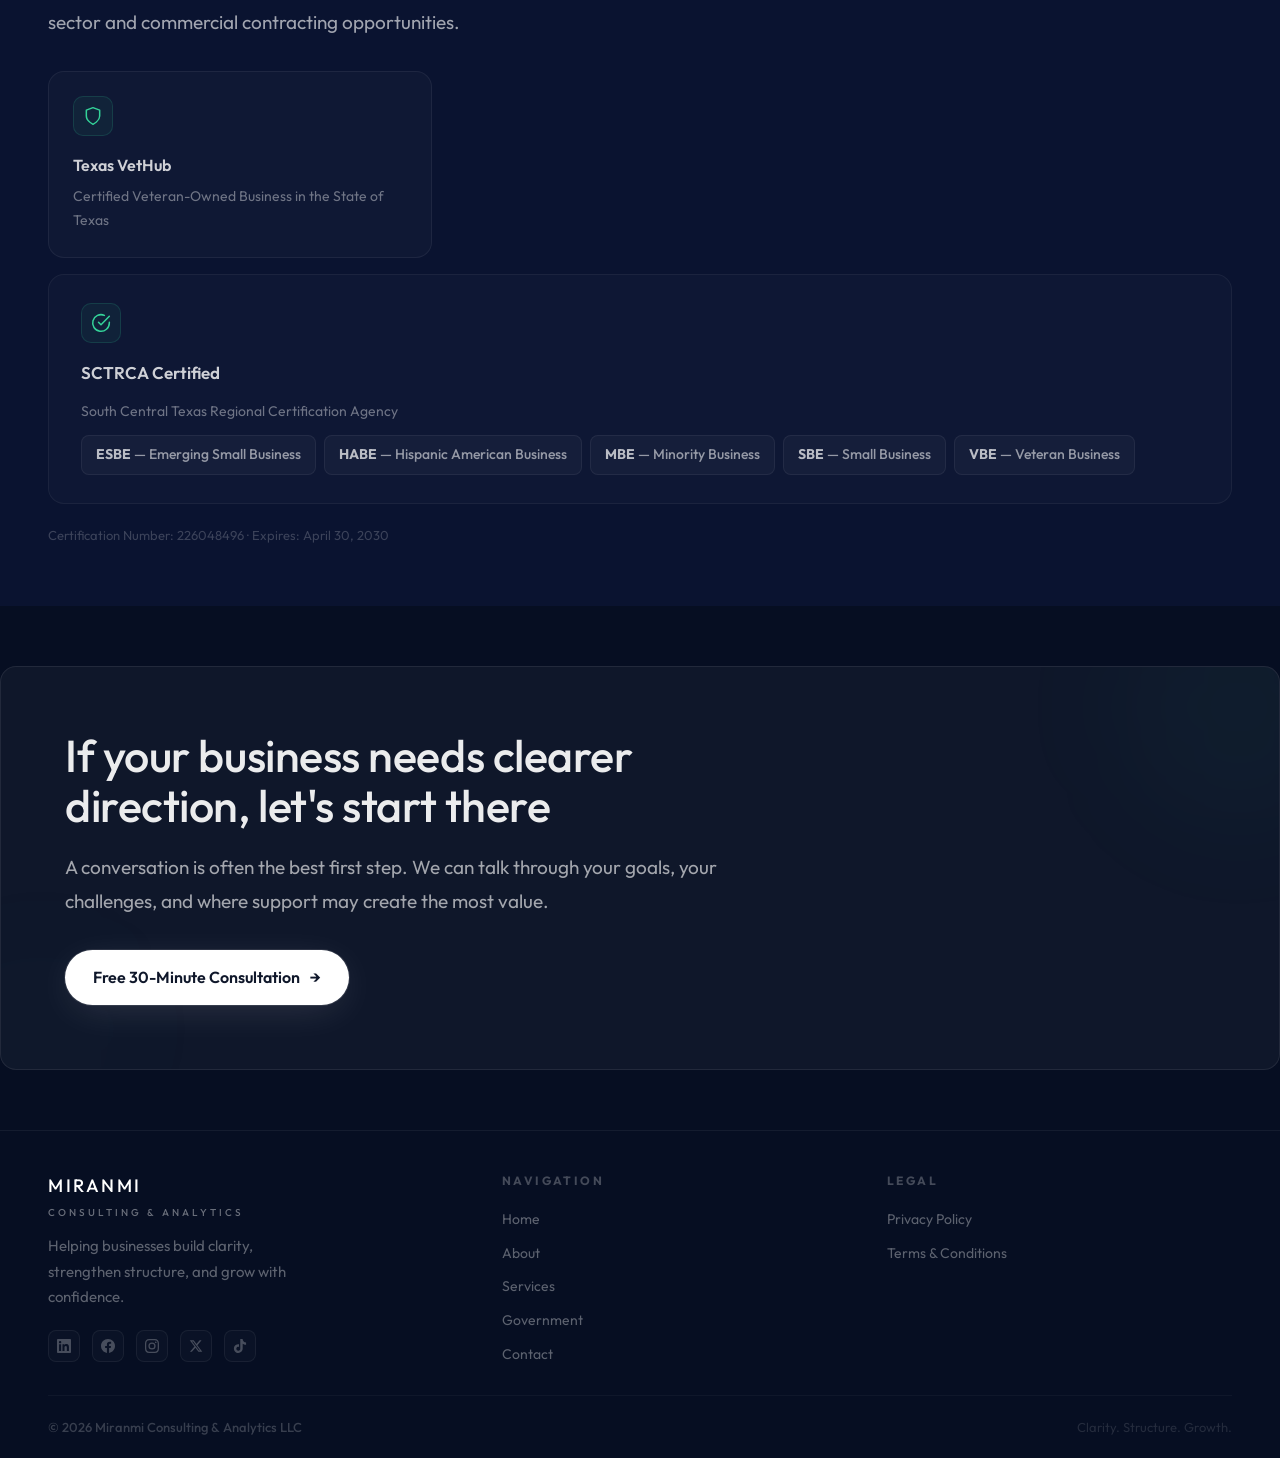
==== commit c4bf22b2: "Phase 1 technical fixes: a11y, host alignment, images, form labels Accessibility: - Skip-to-main-con" ====
--- a/about/index.html
+++ b/about/index.html
@@ -5,23 +5,23 @@
 <meta name="viewport" content="width=device-width, initial-scale=1.0">
 <title>About Miranmi | Veteran-Owned Consulting & Analytics Firm in San Antonio</title>
 <meta name="description" content="Meet Michael Miranda, founder of Miranmi Consulting & Analytics. Veteran-owned firm in San Antonio, TX offering strategy, analytics, and operations support.">
-<link rel="canonical" href="https://miranmi.com/about/">
+<link rel="canonical" href="https://www.miranmi.com/about/">
 <meta property="og:type" content="website">
-<meta property="og:url" content="https://miranmi.com/about/">
+<meta property="og:url" content="https://www.miranmi.com/about/">
 <meta property="og:title" content="About | Miranmi Consulting & Analytics">
 <meta property="og:description" content="Meet Michael Miranda, founder of Miranmi Consulting & Analytics. Veteran-owned firm in San Antonio, TX offering strategy, analytics, and operations support.">
-<meta property="og:image" content="https://miranmi.com/og-image.png">
+<meta property="og:image" content="https://www.miranmi.com/og-image.png">
 <meta property="og:site_name" content="Miranmi Consulting & Analytics">
 <meta property="og:locale" content="en_US">
-<meta property="og:locale:alternate" content="es_US">
-<link rel="alternate" hreflang="en" href="https://miranmi.com/about/">
-<link rel="alternate" hreflang="x-default" href="https://miranmi.com/about/">
+<link rel="alternate" hreflang="en" href="https://www.miranmi.com/about/">
+<link rel="alternate" hreflang="x-default" href="https://www.miranmi.com/about/">
 <meta name="twitter:card" content="summary_large_image">
 <meta name="twitter:title" content="About | Miranmi Consulting & Analytics">
 <meta name="twitter:description" content="Meet Michael Miranda, founder of Miranmi Consulting & Analytics. Veteran-owned firm in San Antonio, TX offering strategy, analytics, and operations support.">
-<meta name="twitter:image" content="https://miranmi.com/og-image.png">
+<meta name="twitter:image" content="https://www.miranmi.com/og-image.png">
 <link rel="icon" type="image/svg+xml" href="/favicon.svg">
-<link rel="apple-touch-icon" href="/favicon.svg">
+<link rel="apple-touch-icon" sizes="180x180" href="/apple-touch-icon.png">
+<link rel="alternate icon" href="/favicon.ico">
 <link rel="preconnect" href="https://fonts.googleapis.com">
 <link rel="preconnect" href="https://fonts.gstatic.com" crossorigin>
 <link href="https://fonts.googleapis.com/css2?family=Outfit:wght@300;400;500;600;700&display=swap" rel="stylesheet">
@@ -34,12 +34,12 @@
   "mainEntity": {
     "@type": "ProfessionalService",
     "name": "Miranmi Consulting & Analytics",
-    "url": "https://miranmi.com",
+    "url": "https://www.miranmi.com",
     "founder": {
       "@type": "Person",
       "name": "Michael Miranda",
       "jobTitle": "Founder",
-      "image": "https://miranmi.com/images/michael-miranda.png"
+      "image": "https://www.miranmi.com/images/michael-miranda-800.webp"
     },
     "description": "Veteran-owned consulting firm in San Antonio, TX helping businesses gain clarity, improve structure, and prepare for growth."
   },
@@ -48,6 +48,7 @@
 </script>
 </head>
 <body>
+<a class="skip-link" href="#main-content"><span data-i="en" lang="en">Skip to main content</span><span data-i="es" lang="es">Saltar al contenido principal</span></a>
 <div class="scroll-line" id="scrollLine"></div>
 <div class="noise"></div>
 <div class="bg-glow"><div class="g1"></div><div class="g2"></div><div class="g3"></div></div>
@@ -136,7 +137,10 @@
     <div class="reveal-left">
       <div class="founder-photo-wrap">
         <div class="founder-photo-glow"></div>
-        <img src="/images/michael-miranda.png" alt="Michael Miranda — Founder, Miranmi Consulting & Analytics" class="founder-photo" width="400" height="500" loading="lazy">
+        <picture>
+          <source type="image/webp" srcset="/images/michael-miranda-400.webp 400w, /images/michael-miranda-800.webp 800w" sizes="(max-width: 640px) 320px, 400px">
+          <img src="/images/michael-miranda-400.png" alt="Michael Miranda — Founder, Miranmi Consulting & Analytics" class="founder-photo" width="400" height="500" loading="lazy" decoding="async">
+        </picture>
       </div>
     </div>
     <div class="reveal-right" style="transition-delay:0.15s">
@@ -262,17 +266,6 @@
   </div>
 </footer>
 
-<div class="cookie-banner" id="cookieBanner">
-  <p>
-    <span data-i="en" lang="en">This site uses cookies to improve your experience. By continuing to browse, you agree to our use of cookies.</span>
-    <span data-i="es" lang="es">Este sitio utiliza cookies para mejorar su experiencia. Al continuar navegando, acepta el uso de cookies.</span>
-  </p>
-  <div style="display:flex;gap:8px;">
-    <button class="cookie-btn cookie-accept" onclick="acceptCookies()"><span data-i="en" lang="en">Accept</span><span data-i="es" lang="es">Aceptar</span></button>
-    <button class="cookie-btn cookie-decline" onclick="declineCookies()"><span data-i="en" lang="en">Decline</span><span data-i="es" lang="es">Rechazar</span></button>
-  </div>
-</div>
-
 <script src="/main.js"></script>
 </body>
 </html>
--- a/styles.css
+++ b/styles.css
@@ -2,6 +2,33 @@
 /* ===== RESET ===== */
 *, *::before, *::after { box-sizing: border-box; margin: 0; padding: 0; }
 .sr-only { position:absolute;width:1px;height:1px;padding:0;margin:-1px;overflow:hidden;clip:rect(0,0,0,0);white-space:nowrap;border:0; }
+
+/* ===== ACCESSIBILITY: SKIP LINK + FOCUS STATES ===== */
+.skip-link {
+  position: absolute; top: 0; left: 0; z-index: 1000;
+  padding: 12px 20px; background: #34d399; color: #0f172a;
+  font-family: 'Outfit', sans-serif; font-size: 14px; font-weight: 600;
+  text-decoration: none; border-radius: 0 0 8px 0;
+  transform: translateY(-120%); transition: transform 0.2s ease-in-out;
+}
+.skip-link:focus { transform: translateY(0); outline: 2px solid #fff; outline-offset: 2px; }
+
+:focus:not(:focus-visible) { outline: none; }
+:focus-visible {
+  outline: 2px solid #34d399;
+  outline-offset: 3px;
+  border-radius: 4px;
+}
+.form-input:focus-visible {
+  outline: 2px solid #34d399;
+  outline-offset: 2px;
+  border-color: rgba(52,211,153,0.6);
+}
+.btn-primary:focus-visible, .nav-cta:focus-visible, .lang-btn:focus-visible, .hamburger:focus-visible {
+  outline: 2px solid #34d399;
+  outline-offset: 3px;
+}
+a:focus-visible { outline: 2px solid #34d399; outline-offset: 3px; border-radius: 2px; }
 
 :root {
   --bg: #060e22;
@@ -639,6 +666,9 @@
 
 .form-row { display: grid; gap: 16px; margin-top: 16px; }
 @media (min-width: 640px) { .form-row.two { grid-template-columns: 1fr 1fr; } }
+.form-field { display: flex; flex-direction: column; gap: 6px; }
+.form-label { font-size: 12px; font-weight: 600; letter-spacing: 0.14em; text-transform: uppercase; color: rgba(255,255,255,0.55); }
+.form-label .req { color: var(--emerald); margin-left: 2px; }
 .form-input {
   width: 100%; padding: 14px 16px; border-radius: 12px;
   border: 1px solid rgba(255,255,255,0.06); background: rgba(255,255,255,0.02);
@@ -765,22 +795,6 @@
 .intro-playing .intro-progress-fill { animation: introProgress 5s linear both; }
 @keyframes introProgress { 0% { width: 0; } 100% { width: 100%; } }
 
-/* ===== COOKIE BANNER ===== */
-.cookie-banner {
-  position: fixed; bottom: 0; left: 0; right: 0; z-index: 300;
-  background: rgba(6,14,34,0.95); backdrop-filter: blur(20px);
-  border-top: 1px solid rgba(255,255,255,0.06); padding: 16px 24px;
-  display: flex; flex-wrap: wrap; align-items: center; justify-content: center; gap: 16px;
-  transform: translateY(100%); transition: transform 0.6s cubic-bezier(0.16,1,0.3,1);
-}
-.cookie-banner.show { transform: translateY(0); }
-.cookie-banner p { font-size: 15px; color: rgba(255,255,255,0.5); line-height: 1.6; max-width: 640px; text-align: center; }
-.cookie-btn { padding: 8px 20px; border-radius: 999px; font-family: 'Outfit', sans-serif; font-size: 14px; font-weight: 600; cursor: pointer; transition: all 0.3s; border: none; }
-.cookie-accept { background: var(--white); color: #0f172a; }
-.cookie-accept:hover { transform: translateY(-1px); box-shadow: 0 4px 20px rgba(255,255,255,0.15); }
-.cookie-decline { background: transparent; border: 1px solid rgba(255,255,255,0.08); color: rgba(255,255,255,0.5); }
-.cookie-decline:hover { border-color: rgba(255,255,255,0.15); color: rgba(255,255,255,0.7); }
-
 /* ===== LEGAL PAGES ===== */
 .legal-wrap { max-width: 860px; margin: 0 auto; padding-bottom: 64px; }
 .legal-date { margin-bottom: 12px; font-size: 13px; font-weight: 500; text-transform: uppercase; letter-spacing: 0.2em; color: rgba(255,255,255,0.2); }
@@ -832,11 +846,27 @@
   .legal-section { margin-bottom: 32px; padding-bottom: 28px; }
   .legal-callout { padding: 16px 18px; }
   .legal-contact-card { padding: 20px; }
-  .cookie-banner { padding: 14px 16px; gap: 12px; }
-  .cookie-banner p { font-size: 13px; }
 }
 
 /* ===== TILT ===== */
 .card { transition: all 0.7s ease, transform 0.4s ease; }
 .card.tilt-active, .flip-card.tilt-active, .service-card.tilt-active { transition: all 0.7s ease, transform 0.15s ease; }
 
+/* ===== REDUCED MOTION ===== */
+@media (prefers-reduced-motion: reduce) {
+  *, *::before, *::after {
+    animation-duration: 0.001ms !important;
+    animation-iteration-count: 1 !important;
+    animation-delay: 0ms !important;
+    transition-duration: 0.001ms !important;
+    transition-delay: 0ms !important;
+    scroll-behavior: auto !important;
+  }
+  html { scroll-behavior: auto !important; }
+  .reveal, .reveal-left, .reveal-right, .reveal-scale { opacity: 1 !important; transform: none !important; }
+  .marquee-track { animation: none !important; transform: none !important; }
+  .intro-overlay { display: none !important; }
+  .mouse-glow { display: none !important; }
+  .bg-glow, .noise { display: none !important; }
+  .card, .card.tilt-active, .flip-card.tilt-active, .service-card.tilt-active { transform: none !important; }
+}
--- a/styles.css
+++ b/styles.css
@@ -2,6 +2,33 @@
 /* ===== RESET ===== */
 *, *::before, *::after { box-sizing: border-box; margin: 0; padding: 0; }
 .sr-only { position:absolute;width:1px;height:1px;padding:0;margin:-1px;overflow:hidden;clip:rect(0,0,0,0);white-space:nowrap;border:0; }
+
+/* ===== ACCESSIBILITY: SKIP LINK + FOCUS STATES ===== */
+.skip-link {
+  position: absolute; top: 0; left: 0; z-index: 1000;
+  padding: 12px 20px; background: #34d399; color: #0f172a;
+  font-family: 'Outfit', sans-serif; font-size: 14px; font-weight: 600;
+  text-decoration: none; border-radius: 0 0 8px 0;
+  transform: translateY(-120%); transition: transform 0.2s ease-in-out;
+}
+.skip-link:focus { transform: translateY(0); outline: 2px solid #fff; outline-offset: 2px; }
+
+:focus:not(:focus-visible) { outline: none; }
+:focus-visible {
+  outline: 2px solid #34d399;
+  outline-offset: 3px;
+  border-radius: 4px;
+}
+.form-input:focus-visible {
+  outline: 2px solid #34d399;
+  outline-offset: 2px;
+  border-color: rgba(52,211,153,0.6);
+}
+.btn-primary:focus-visible, .nav-cta:focus-visible, .lang-btn:focus-visible, .hamburger:focus-visible {
+  outline: 2px solid #34d399;
+  outline-offset: 3px;
+}
+a:focus-visible { outline: 2px solid #34d399; outline-offset: 3px; border-radius: 2px; }
 
 :root {
   --bg: #060e22;
@@ -639,6 +666,9 @@
 
 .form-row { display: grid; gap: 16px; margin-top: 16px; }
 @media (min-width: 640px) { .form-row.two { grid-template-columns: 1fr 1fr; } }
+.form-field { display: flex; flex-direction: column; gap: 6px; }
+.form-label { font-size: 12px; font-weight: 600; letter-spacing: 0.14em; text-transform: uppercase; color: rgba(255,255,255,0.55); }
+.form-label .req { color: var(--emerald); margin-left: 2px; }
 .form-input {
   width: 100%; padding: 14px 16px; border-radius: 12px;
   border: 1px solid rgba(255,255,255,0.06); background: rgba(255,255,255,0.02);
@@ -765,22 +795,6 @@
 .intro-playing .intro-progress-fill { animation: introProgress 5s linear both; }
 @keyframes introProgress { 0% { width: 0; } 100% { width: 100%; } }
 
-/* ===== COOKIE BANNER ===== */
-.cookie-banner {
-  position: fixed; bottom: 0; left: 0; right: 0; z-index: 300;
-  background: rgba(6,14,34,0.95); backdrop-filter: blur(20px);
-  border-top: 1px solid rgba(255,255,255,0.06); padding: 16px 24px;
-  display: flex; flex-wrap: wrap; align-items: center; justify-content: center; gap: 16px;
-  transform: translateY(100%); transition: transform 0.6s cubic-bezier(0.16,1,0.3,1);
-}
-.cookie-banner.show { transform: translateY(0); }
-.cookie-banner p { font-size: 15px; color: rgba(255,255,255,0.5); line-height: 1.6; max-width: 640px; text-align: center; }
-.cookie-btn { padding: 8px 20px; border-radius: 999px; font-family: 'Outfit', sans-serif; font-size: 14px; font-weight: 600; cursor: pointer; transition: all 0.3s; border: none; }
-.cookie-accept { background: var(--white); color: #0f172a; }
-.cookie-accept:hover { transform: translateY(-1px); box-shadow: 0 4px 20px rgba(255,255,255,0.15); }
-.cookie-decline { background: transparent; border: 1px solid rgba(255,255,255,0.08); color: rgba(255,255,255,0.5); }
-.cookie-decline:hover { border-color: rgba(255,255,255,0.15); color: rgba(255,255,255,0.7); }
-
 /* ===== LEGAL PAGES ===== */
 .legal-wrap { max-width: 860px; margin: 0 auto; padding-bottom: 64px; }
 .legal-date { margin-bottom: 12px; font-size: 13px; font-weight: 500; text-transform: uppercase; letter-spacing: 0.2em; color: rgba(255,255,255,0.2); }
@@ -832,11 +846,27 @@
   .legal-section { margin-bottom: 32px; padding-bottom: 28px; }
   .legal-callout { padding: 16px 18px; }
   .legal-contact-card { padding: 20px; }
-  .cookie-banner { padding: 14px 16px; gap: 12px; }
-  .cookie-banner p { font-size: 13px; }
 }
 
 /* ===== TILT ===== */
 .card { transition: all 0.7s ease, transform 0.4s ease; }
 .card.tilt-active, .flip-card.tilt-active, .service-card.tilt-active { transition: all 0.7s ease, transform 0.15s ease; }
 
+/* ===== REDUCED MOTION ===== */
+@media (prefers-reduced-motion: reduce) {
+  *, *::before, *::after {
+    animation-duration: 0.001ms !important;
+    animation-iteration-count: 1 !important;
+    animation-delay: 0ms !important;
+    transition-duration: 0.001ms !important;
+    transition-delay: 0ms !important;
+    scroll-behavior: auto !important;
+  }
+  html { scroll-behavior: auto !important; }
+  .reveal, .reveal-left, .reveal-right, .reveal-scale { opacity: 1 !important; transform: none !important; }
+  .marquee-track { animation: none !important; transform: none !important; }
+  .intro-overlay { display: none !important; }
+  .mouse-glow { display: none !important; }
+  .bg-glow, .noise { display: none !important; }
+  .card, .card.tilt-active, .flip-card.tilt-active, .service-card.tilt-active { transform: none !important; }
+}
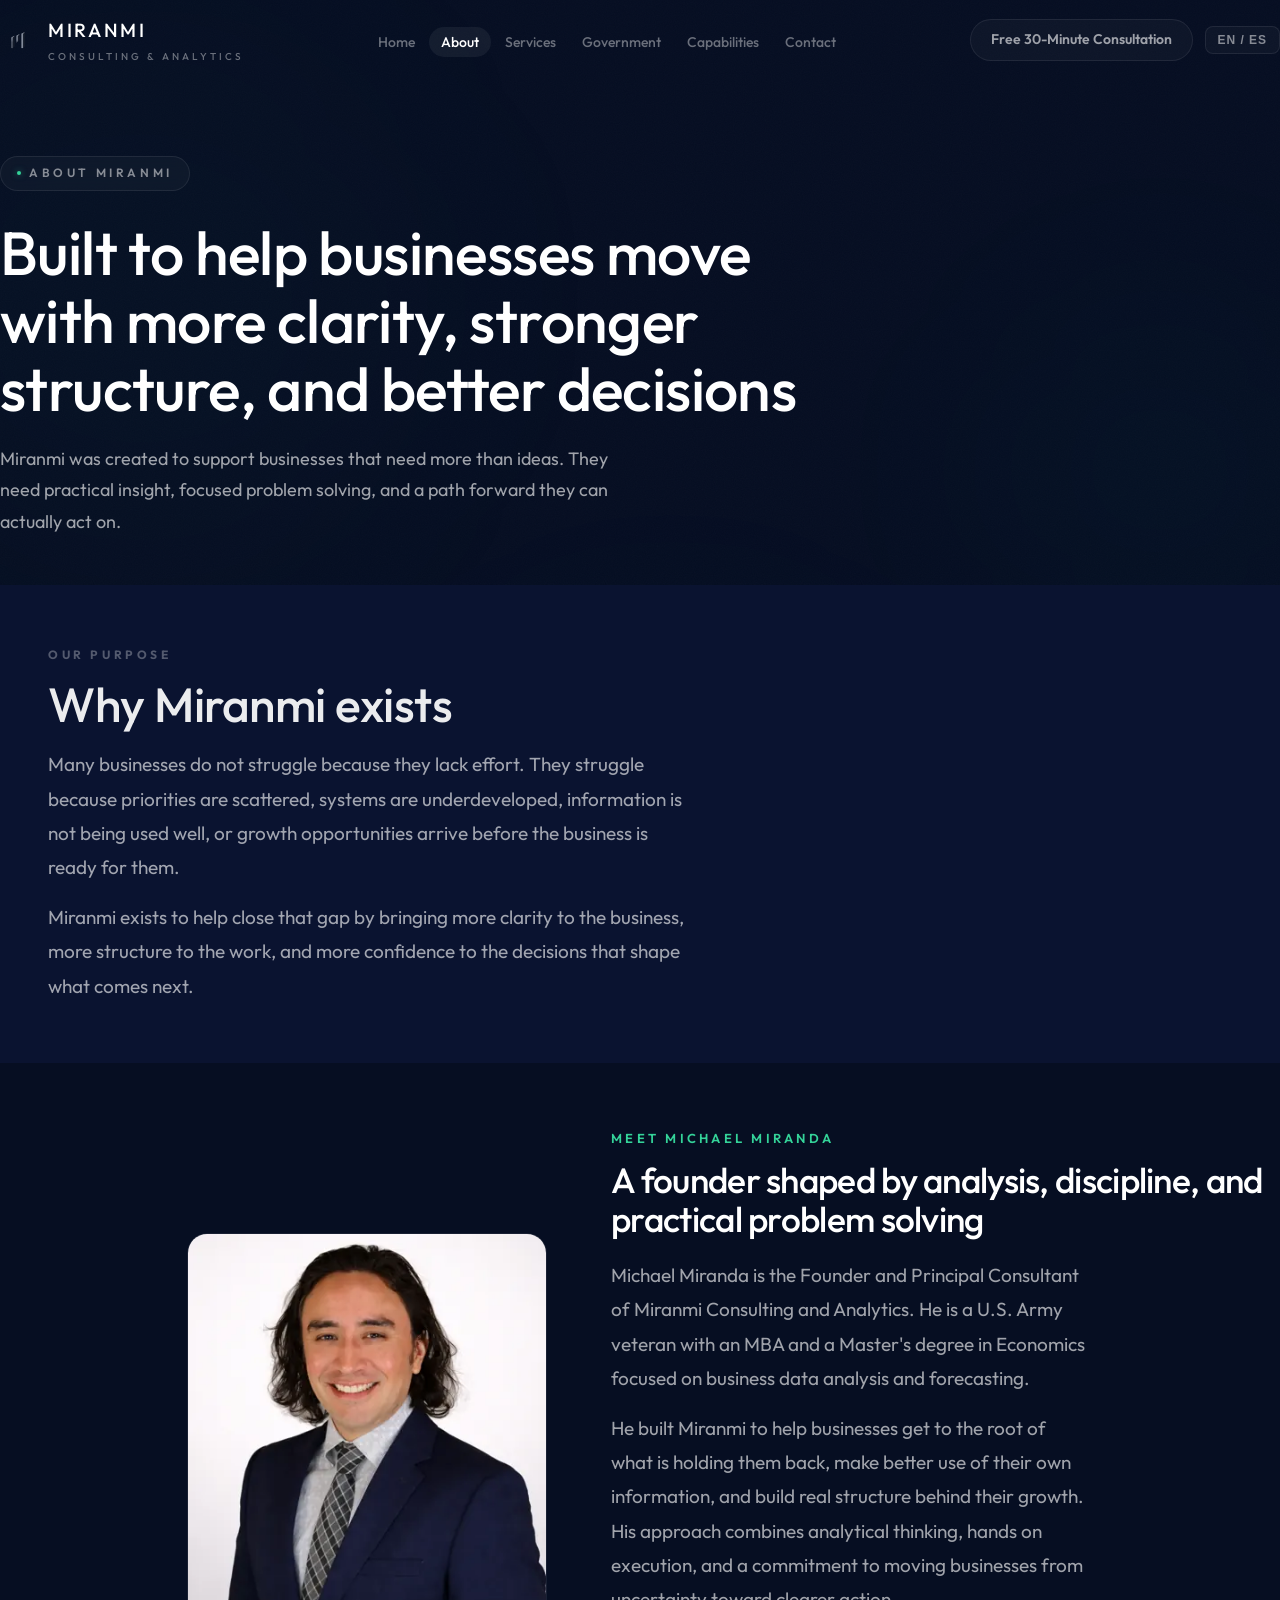
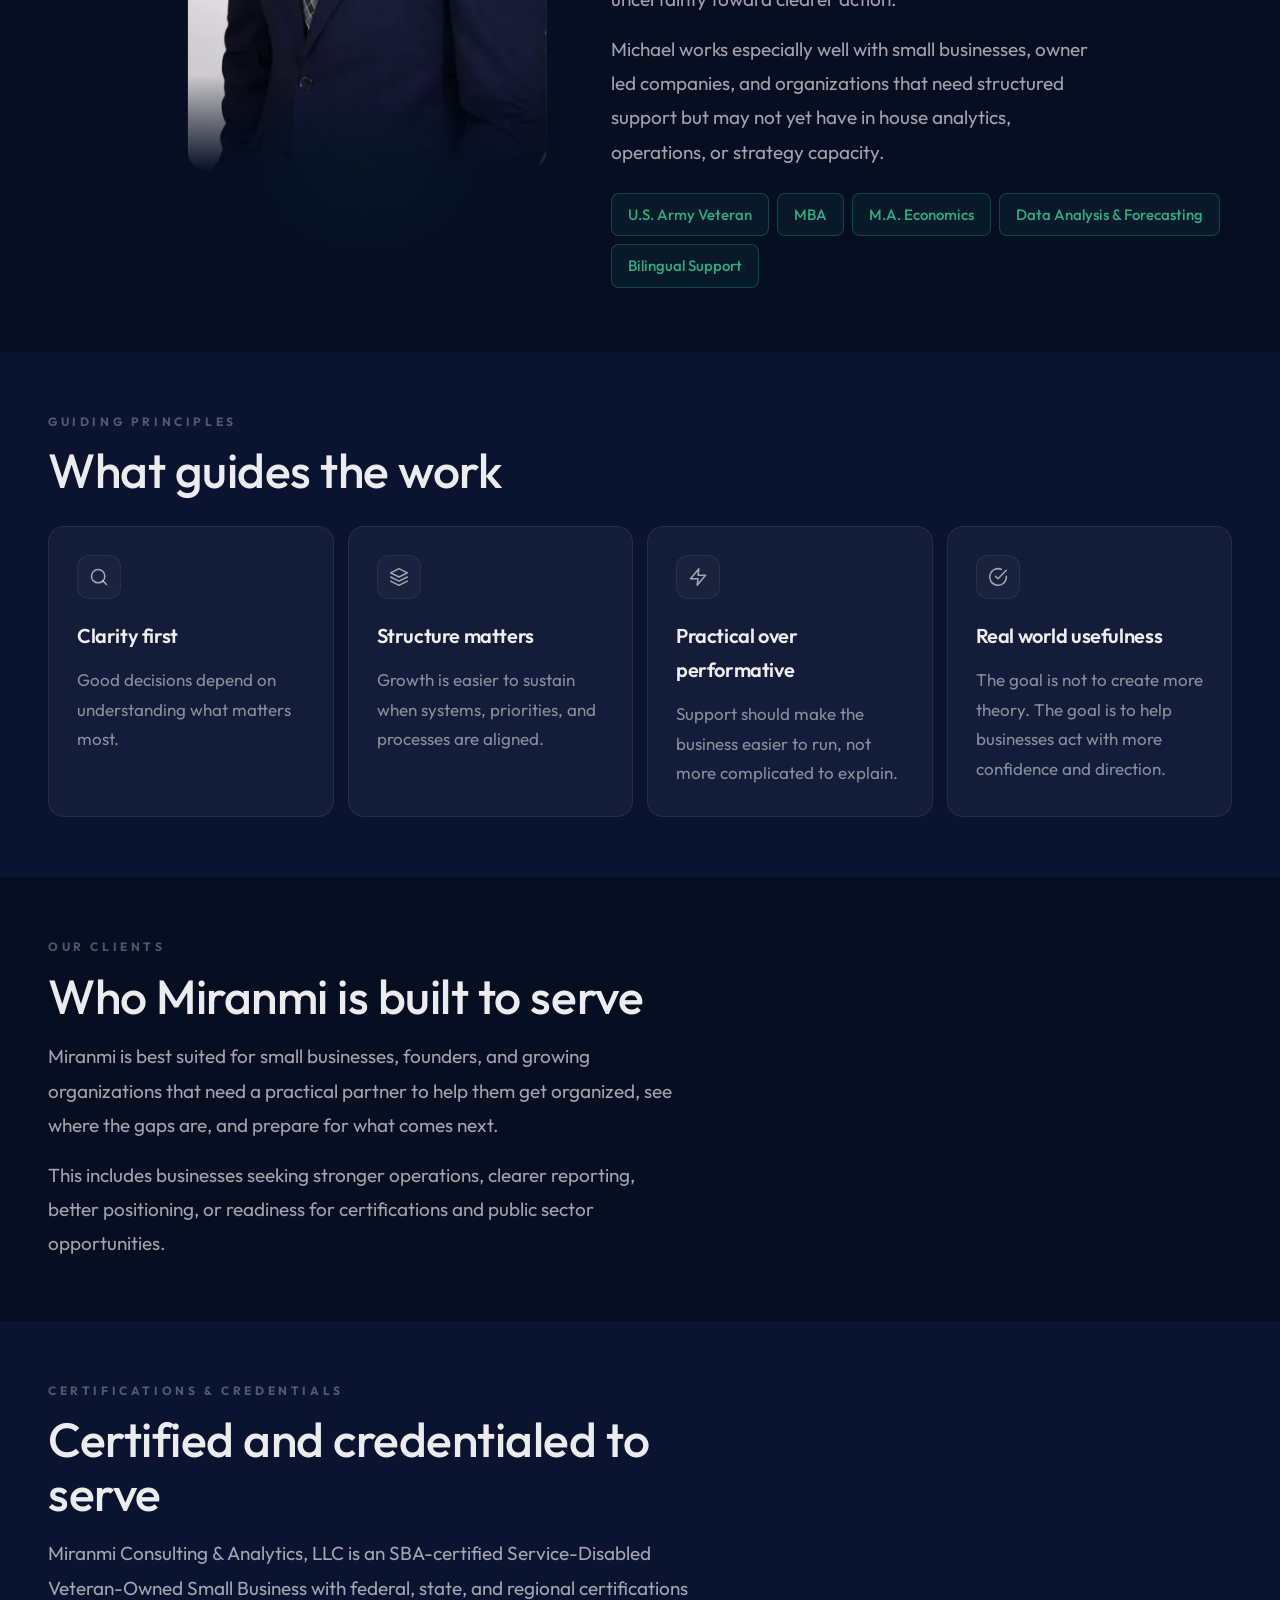
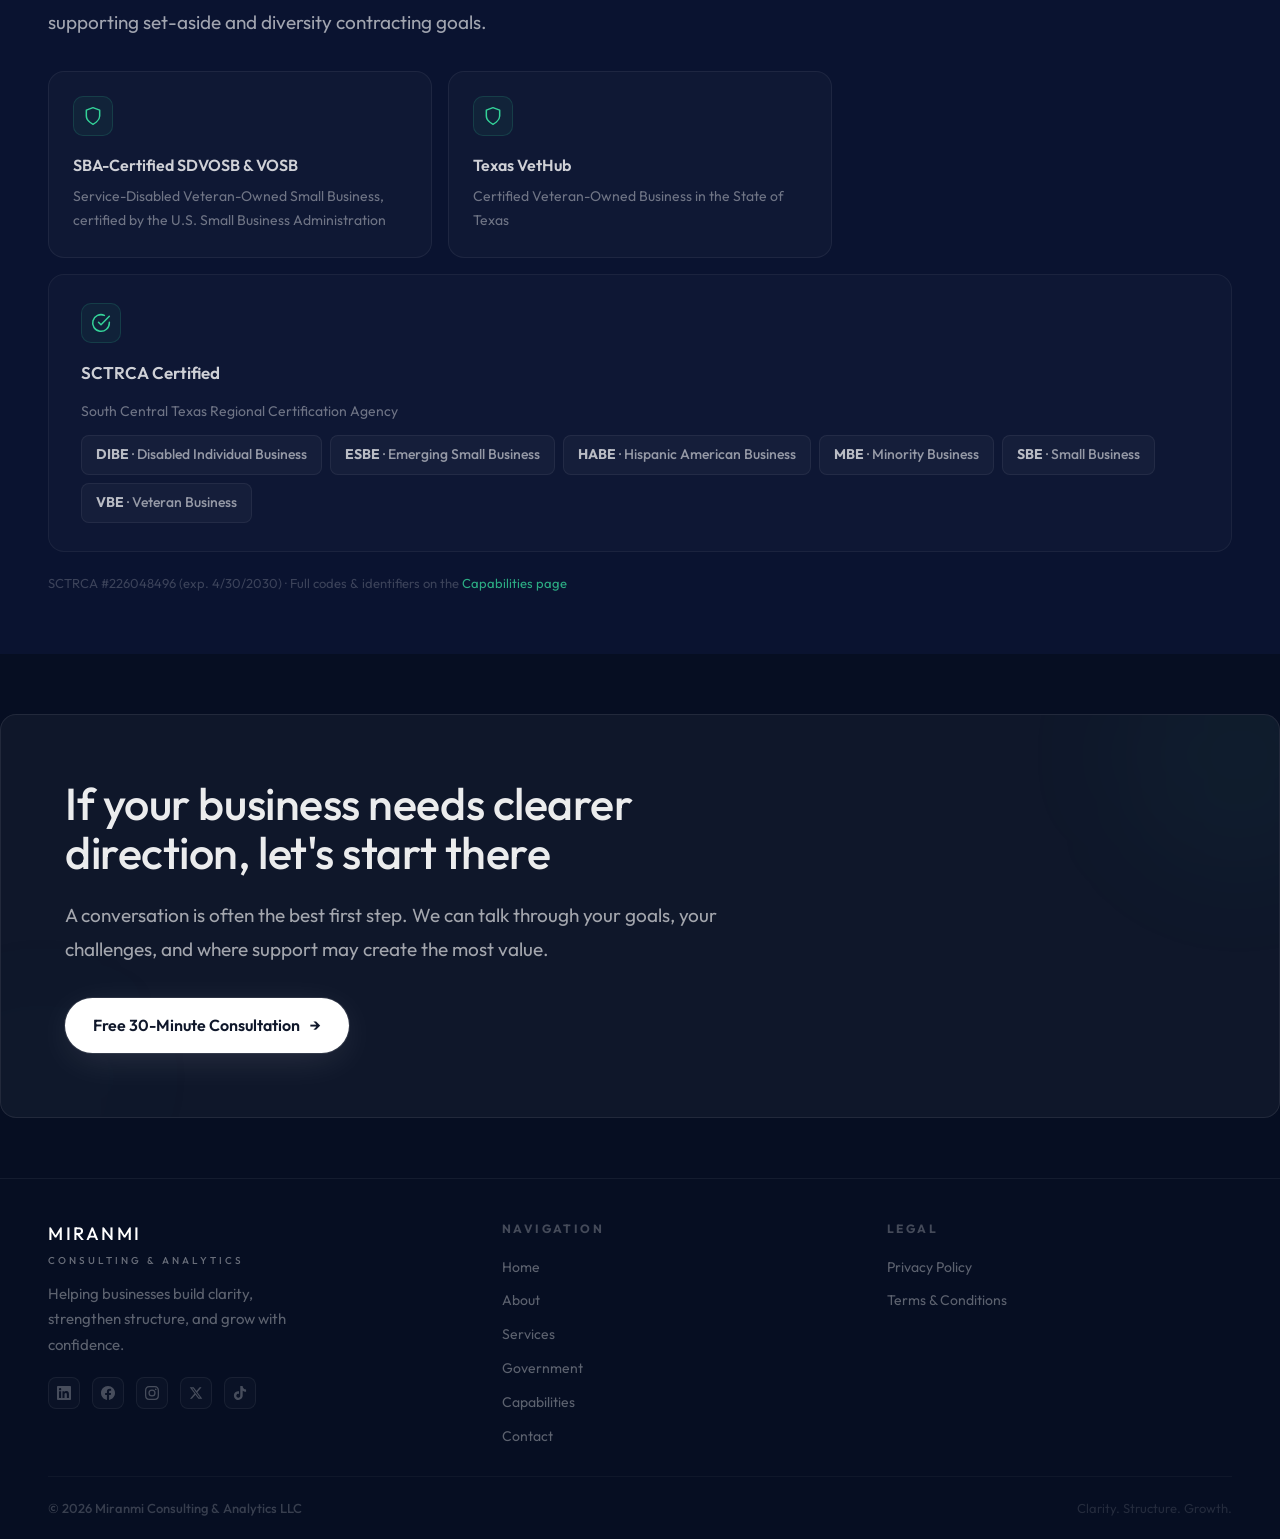
==== commit 5c6ea5f4: "Remove all em dashes from site copy (EN + ES) 111 instances rewritten across 9 pages with commas, co" ====
--- a/about/index.html
+++ b/about/index.html
@@ -55,7 +55,7 @@
 
 <nav class="nav" id="mainNav" role="navigation" aria-label="Main navigation">
   <div class="container nav-inner">
-    <a href="/" class="nav-logo" aria-label="Miranmi Consulting & Analytics — Home">
+    <a href="/" class="nav-logo" aria-label="Miranmi Consulting & Analytics home">
       <svg viewBox="0 0 23623 23623" role="img" aria-label="Miranmi logo" style="fill-rule:evenodd;clip-rule:evenodd;stroke-linejoin:round;stroke-miterlimit:2;height:36px;width:36px;">
 <defs>
 <linearGradient id="nlg1" x1="0" y1="0" x2="1" y2="0" gradientUnits="userSpaceOnUse" gradientTransform="matrix(0,1339.72,-5904.94,0,13251.5,8702.69)"><stop offset="0" style="stop-color:rgb(123,130,145);stop-opacity:0.87"/><stop offset="1" style="stop-color:rgb(86,93,107);stop-opacity:0.87"/></linearGradient>
@@ -89,6 +89,7 @@
       <li><a href="/about/" class="active"><span data-i="en" lang="en">About</span><span data-i="es" lang="es">Nosotros</span></a></li>
       <li><a href="/services/"><span data-i="en" lang="en">Services</span><span data-i="es" lang="es">Servicios</span></a></li>
       <li><a href="/government/"><span data-i="en" lang="en">Government</span><span data-i="es" lang="es">Gobierno</span></a></li>
+      <li><a href="/capabilities/"><span data-i="en" lang="en">Capabilities</span><span data-i="es" lang="es">Capacidades</span></a></li>
       <li><a href="/contact/"><span data-i="en" lang="en">Contact</span><span data-i="es" lang="es">Contacto</span></a></li>
     </ul>
     <div class="nav-right">
@@ -109,6 +110,7 @@
     <a href="/about/" onclick="closeMenu()"><span data-i="en" lang="en">About</span><span data-i="es" lang="es">Nosotros</span></a>
     <a href="/services/" onclick="closeMenu()"><span data-i="en" lang="en">Services</span><span data-i="es" lang="es">Servicios</span></a>
     <a href="/government/" onclick="closeMenu()"><span data-i="en" lang="en">Government</span><span data-i="es" lang="es">Gobierno</span></a>
+    <a href="/capabilities/" onclick="closeMenu()"><span data-i="en" lang="en">Capabilities</span><span data-i="es" lang="es">Capacidades</span></a>
     <a href="/contact/" onclick="closeMenu()"><span data-i="en" lang="en">Contact</span><span data-i="es" lang="es">Contacto</span></a>
   </nav>
   <div class="mobile-footer">
@@ -139,7 +141,7 @@
         <div class="founder-photo-glow"></div>
         <picture>
           <source type="image/webp" srcset="/images/michael-miranda-400.webp 400w, /images/michael-miranda-800.webp 800w" sizes="(max-width: 640px) 320px, 400px">
-          <img src="/images/michael-miranda-400.png" alt="Michael Miranda — Founder, Miranmi Consulting & Analytics" class="founder-photo" width="400" height="500" loading="lazy" decoding="async">
+          <img src="/images/michael-miranda-400.png" alt="Michael Miranda, Founder of Miranmi Consulting & Analytics" class="founder-photo" width="400" height="500" loading="lazy" decoding="async">
         </picture>
       </div>
     </div>
@@ -180,10 +182,15 @@
   <div class="reveal">
     <div class="section-label"><span data-i="en" lang="en">Certifications & Credentials</span><span data-i="es" lang="es">Certificaciones y Credenciales</span></div>
     <h2 class="section-title serif"><span data-i="en" lang="en">Certified and credentialed to serve</span><span data-i="es" lang="es">Certificado y acreditado para servir</span></h2>
-    <p class="section-text"><span data-i="en" lang="en">Miranmi Consulting & Analytics, LLC is a certified veteran-owned business in the State of Texas and holds multiple regional certifications supporting public sector and commercial contracting opportunities.</span><span data-i="es" lang="es">Miranmi Consulting & Analytics, LLC es una empresa certificada de propietario veterano en el Estado de Texas y posee múltiples certificaciones regionales que respaldan oportunidades de contratación del sector público y comercial.</span></p>
+    <p class="section-text"><span data-i="en" lang="en">Miranmi Consulting & Analytics, LLC is an SBA-certified Service-Disabled Veteran-Owned Small Business with federal, state, and regional certifications supporting set-aside and diversity contracting goals.</span><span data-i="es" lang="es">Miranmi Consulting & Analytics, LLC es una Pequeña Empresa de Veterano con Discapacidad de Servicio certificada por la SBA, con certificaciones federales, estatales y regionales que respaldan metas de contratación reservada y de diversidad.</span></p>
   </div>
   <div class="certs-grid">
     <div class="cert-card reveal">
+      <div class="cert-card-icon"><svg viewBox="0 0 24 24"><path d="M12 22s8-4 8-10V5l-8-3-8 3v7c0 6 8 10 8 10z"/></svg></div>
+      <h3><span data-i="en" lang="en">SBA-Certified SDVOSB &amp; VOSB</span><span data-i="es" lang="es">SDVOSB y VOSB Certificada por la SBA</span></h3>
+      <p><span data-i="en" lang="en">Service-Disabled Veteran-Owned Small Business, certified by the U.S. Small Business Administration</span><span data-i="es" lang="es">Pequeña Empresa de Veterano con Discapacidad de Servicio, certificada por la SBA de EE.UU.</span></p>
+    </div>
+    <div class="cert-card reveal" style="transition-delay:0.05s">
       <div class="cert-card-icon"><svg viewBox="0 0 24 24"><path d="M12 22s8-4 8-10V5l-8-3-8 3v7c0 6 8 10 8 10z"/></svg></div>
       <h3><span data-i="en" lang="en">Texas VetHub</span><span data-i="es" lang="es">Texas VetHub</span></h3>
       <p><span data-i="en" lang="en">Certified Veteran-Owned Business in the State of Texas</span><span data-i="es" lang="es">Empresa de Veterano Certificada en el Estado de Texas</span></p>
@@ -194,16 +201,17 @@
         <h3><span data-i="en" lang="en">SCTRCA Certified</span><span data-i="es" lang="es">Certificado SCTRCA</span></h3>
         <p style="font-size:14px;color:rgba(255,255,255,0.4);margin-bottom:12px;"><span data-i="en" lang="en">South Central Texas Regional Certification Agency</span><span data-i="es" lang="es">Agencia de Certificación del Centro Sur de Texas</span></p>
         <div class="sctrca-grid">
-          <span class="sctrca-badge"><strong>ESBE</strong> — <span data-i="en" lang="en">Emerging Small Business</span><span data-i="es" lang="es">Pequeña Empresa Emergente</span></span>
-          <span class="sctrca-badge"><strong>HABE</strong> — <span data-i="en" lang="en">Hispanic American Business</span><span data-i="es" lang="es">Empresa Hispanoamericana</span></span>
-          <span class="sctrca-badge"><strong>MBE</strong> — <span data-i="en" lang="en">Minority Business</span><span data-i="es" lang="es">Empresa Minoritaria</span></span>
-          <span class="sctrca-badge"><strong>SBE</strong> — <span data-i="en" lang="en">Small Business</span><span data-i="es" lang="es">Pequeña Empresa</span></span>
-          <span class="sctrca-badge"><strong>VBE</strong> — <span data-i="en" lang="en">Veteran Business</span><span data-i="es" lang="es">Empresa de Veterano</span></span>
-        </div>
-      </div>
-    </div>
-  </div>
-  <p class="certs-meta reveal"><span data-i="en" lang="en">Certification Number: 226048496 &middot; Expires: April 30, 2030</span><span data-i="es" lang="es">Número de Certificación: 226048496 &middot; Vencimiento: 30 de abril de 2030</span></p>
+          <span class="sctrca-badge"><strong>DIBE</strong> · <span data-i="en" lang="en">Disabled Individual Business</span><span data-i="es" lang="es">Empresa de Persona con Discapacidad</span></span>
+          <span class="sctrca-badge"><strong>ESBE</strong> · <span data-i="en" lang="en">Emerging Small Business</span><span data-i="es" lang="es">Pequeña Empresa Emergente</span></span>
+          <span class="sctrca-badge"><strong>HABE</strong> · <span data-i="en" lang="en">Hispanic American Business</span><span data-i="es" lang="es">Empresa Hispanoamericana</span></span>
+          <span class="sctrca-badge"><strong>MBE</strong> · <span data-i="en" lang="en">Minority Business</span><span data-i="es" lang="es">Empresa Minoritaria</span></span>
+          <span class="sctrca-badge"><strong>SBE</strong> · <span data-i="en" lang="en">Small Business</span><span data-i="es" lang="es">Pequeña Empresa</span></span>
+          <span class="sctrca-badge"><strong>VBE</strong> · <span data-i="en" lang="en">Veteran Business</span><span data-i="es" lang="es">Empresa de Veterano</span></span>
+        </div>
+      </div>
+    </div>
+  </div>
+  <p class="certs-meta reveal"><span data-i="en" lang="en">SCTRCA #226048496 (exp. 4/30/2030) &middot; Full codes &amp; identifiers on the <a href="/capabilities/" style="color:rgba(52,211,153,0.8);">Capabilities page</a></span><span data-i="es" lang="es">SCTRCA #226048496 (vence 30/4/2030) &middot; Códigos e identificadores completos en la <a href="/capabilities/" style="color:rgba(52,211,153,0.8);">página de Capacidades</a></span></p>
 </div></section>
 <section class="container section-pad">
   <div class="reveal-scale">
@@ -248,6 +256,7 @@
           <a href="/about/"><span data-i="en" lang="en">About</span><span data-i="es" lang="es">Nosotros</span></a>
           <a href="/services/"><span data-i="en" lang="en">Services</span><span data-i="es" lang="es">Servicios</span></a>
           <a href="/government/"><span data-i="en" lang="en">Government</span><span data-i="es" lang="es">Gobierno</span></a>
+          <a href="/capabilities/"><span data-i="en" lang="en">Capabilities</span><span data-i="es" lang="es">Capacidades</span></a>
           <a href="/contact/"><span data-i="en" lang="en">Contact</span><span data-i="es" lang="es">Contacto</span></a>
         </nav>
       </div>
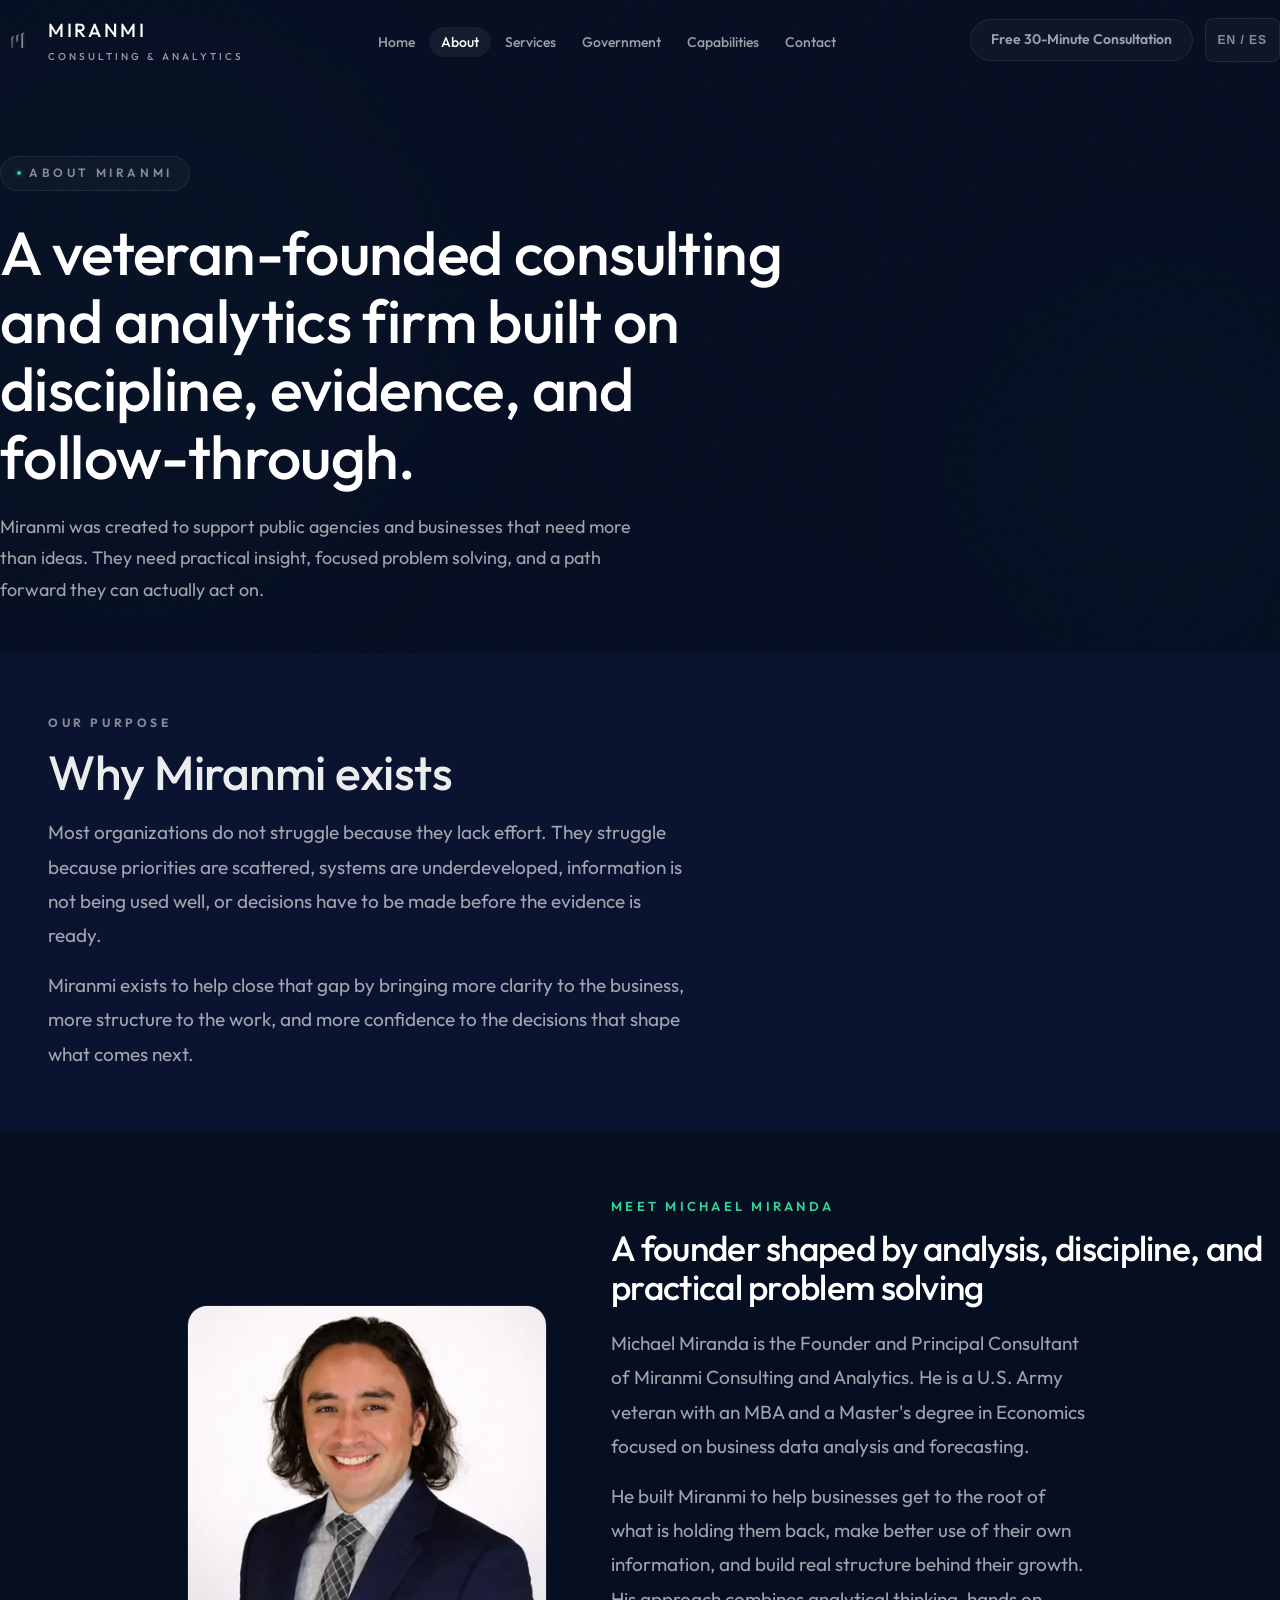
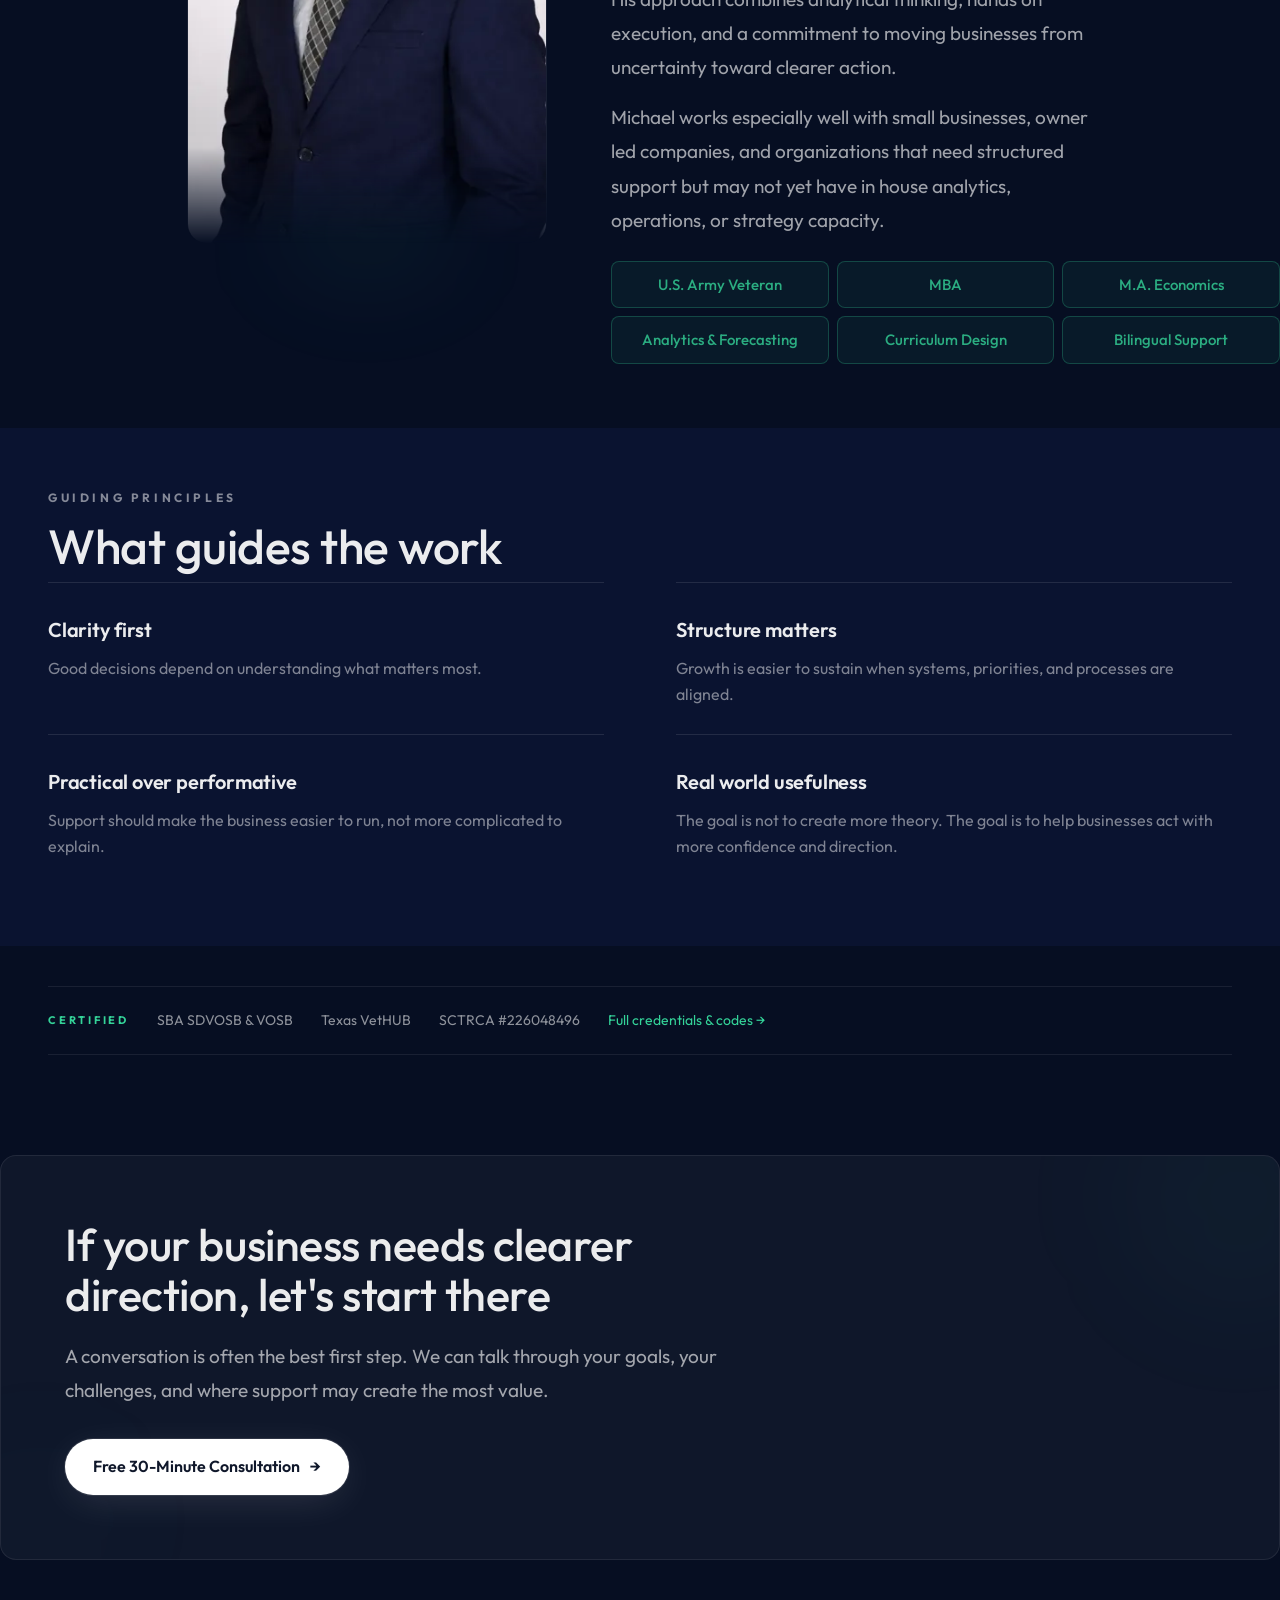
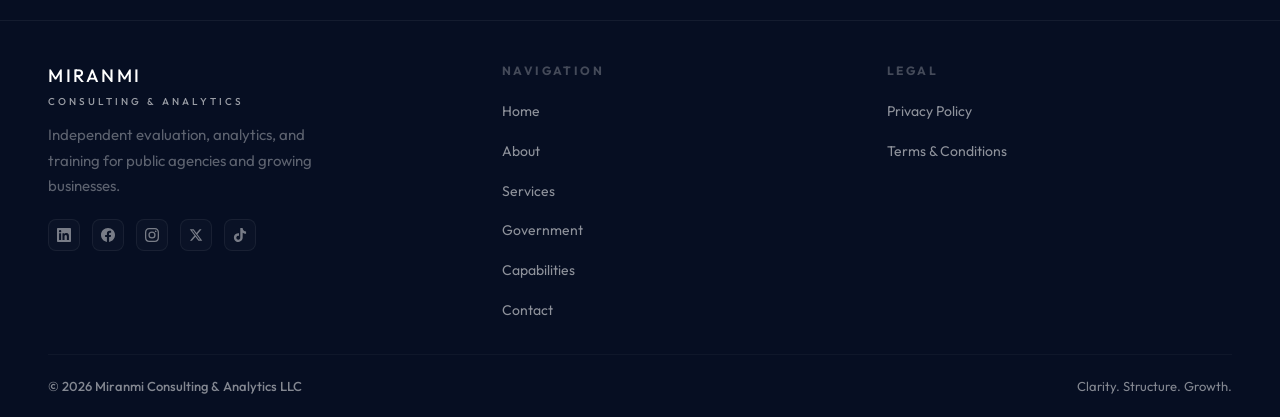
==== commit e587070d: "Reposition as SDVOSB evaluation firm; replace card grids with editorial layouts Homepage cut to five" ====
--- a/about/index.html
+++ b/about/index.html
@@ -3,13 +3,13 @@
 <head>
 <meta charset="UTF-8">
 <meta name="viewport" content="width=device-width, initial-scale=1.0">
-<title>About Miranmi | Veteran-Owned Consulting & Analytics Firm in San Antonio</title>
-<meta name="description" content="Meet Michael Miranda, founder of Miranmi Consulting & Analytics. Veteran-owned firm in San Antonio, TX offering strategy, analytics, and operations support.">
+<title>About Miranmi | SBA-Certified SDVOSB Consulting & Analytics Firm in San Antonio</title>
+<meta name="description" content="Meet Michael Miranda, founder of Miranmi Consulting & Analytics. SBA-certified SDVOSB firm in San Antonio, TX offering program evaluation, analytics, and training development.">
 <link rel="canonical" href="https://www.miranmi.com/about/">
 <meta property="og:type" content="website">
 <meta property="og:url" content="https://www.miranmi.com/about/">
 <meta property="og:title" content="About | Miranmi Consulting & Analytics">
-<meta property="og:description" content="Meet Michael Miranda, founder of Miranmi Consulting & Analytics. Veteran-owned firm in San Antonio, TX offering strategy, analytics, and operations support.">
+<meta property="og:description" content="Meet Michael Miranda, founder of Miranmi Consulting & Analytics. SBA-certified SDVOSB firm in San Antonio, TX offering program evaluation, analytics, and training development.">
 <meta property="og:image" content="https://www.miranmi.com/og-image.png">
 <meta property="og:site_name" content="Miranmi Consulting & Analytics">
 <meta property="og:locale" content="en_US">
@@ -17,7 +17,7 @@
 <link rel="alternate" hreflang="x-default" href="https://www.miranmi.com/about/">
 <meta name="twitter:card" content="summary_large_image">
 <meta name="twitter:title" content="About | Miranmi Consulting & Analytics">
-<meta name="twitter:description" content="Meet Michael Miranda, founder of Miranmi Consulting & Analytics. Veteran-owned firm in San Antonio, TX offering strategy, analytics, and operations support.">
+<meta name="twitter:description" content="Meet Michael Miranda, founder of Miranmi Consulting & Analytics. SBA-certified SDVOSB firm in San Antonio, TX offering program evaluation, analytics, and training development.">
 <meta name="twitter:image" content="https://www.miranmi.com/og-image.png">
 <link rel="icon" type="image/svg+xml" href="/favicon.svg">
 <link rel="apple-touch-icon" sizes="180x180" href="/apple-touch-icon.png">
@@ -41,7 +41,7 @@
       "jobTitle": "Founder",
       "image": "https://www.miranmi.com/images/michael-miranda-800.webp"
     },
-    "description": "Veteran-owned consulting firm in San Antonio, TX helping businesses gain clarity, improve structure, and prepare for growth."
+    "description": "SBA-certified SDVOSB program evaluation and analytics firm in San Antonio, TX, led by founder Michael Miranda."
   },
   "availableLanguage": ["en", "es"]
 }
@@ -94,8 +94,8 @@
     </ul>
     <div class="nav-right">
       <a href="/contact/" class="nav-cta"><span data-i="en" lang="en">Free 30-Minute Consultation</span><span data-i="es" lang="es">Consulta Gratis de 30 Minutos</span></a>
-      <button class="lang-btn" onclick="toggleLang()" aria-label="Toggle English and Spanish">EN / ES</button>
-      <button class="hamburger" onclick="openMenu()" aria-label="Menu"><span></span><span></span><span></span></button>
+      <button class="lang-btn" onclick="toggleLang()" aria-label="Toggle English and Spanish" aria-pressed="false">EN / ES</button>
+      <button class="hamburger" onclick="openMenu()" aria-label="Menu" aria-expanded="false" aria-controls="mMenu"><span></span><span></span><span></span></button>
     </div>
   </div>
 </nav>
@@ -103,7 +103,7 @@
 <div class="mobile-menu" id="mMenu">
   <div class="mobile-header">
     <div class="nav-logo" style="gap:8px;"><div><div class="nav-logo-text logo-font" style="font-size:17px;">MIRANMI</div></div></div>
-    <button class="mobile-close" onclick="closeMenu()">&times;</button>
+    <button class="mobile-close" onclick="closeMenu()" aria-label="Close menu">&times;</button>
   </div>
   <nav class="mobile-nav">
     <a href="/" onclick="closeMenu()"><span data-i="en" lang="en">Home</span><span data-i="es" lang="es">Inicio</span></a>
@@ -122,15 +122,15 @@
 <section class="page-hero container">
   <div class="reveal">
     <div class="eyebrow"><span class="dot"></span> <span data-i="en" lang="en">About Miranmi</span><span data-i="es" lang="es">Sobre Miranmi</span></div>
-    <h1 class="serif"><span data-i="en" lang="en">Built to help businesses move with more clarity, stronger structure, and better decisions</span><span data-i="es" lang="es">Creado para ayudar a las empresas a moverse con más claridad, estructura más fuerte y mejores decisiones</span></h1>
-    <p class="hero-sub"><span data-i="en" lang="en">Miranmi was created to support businesses that need more than ideas. They need practical insight, focused problem solving, and a path forward they can actually act on.</span><span data-i="es" lang="es">Miranmi fue creado para apoyar a empresas que necesitan más que ideas. Necesitan conocimiento práctico, resolución enfocada de problemas y un rumbo claro sobre el cual puedan actuar.</span></p>
+    <h1 class="serif"><span data-i="en" lang="en">A veteran-founded consulting and analytics firm built on discipline, evidence, and follow-through.</span><span data-i="es" lang="es">Una firma de consultoría y análisis fundada por un veterano, construida sobre disciplina, evidencia y seguimiento.</span></h1>
+    <p class="hero-sub"><span data-i="en" lang="en">Miranmi was created to support public agencies and businesses that need more than ideas. They need practical insight, focused problem solving, and a path forward they can actually act on.</span><span data-i="es" lang="es">Miranmi fue creado para apoyar a agencias públicas y empresas que necesitan más que ideas. Necesitan conocimiento práctico, resolución enfocada de problemas y un rumbo claro sobre el cual puedan actuar.</span></p>
   </div>
 </section>
 <section class="section-pad section-alt"><div class="container">
   <div class="reveal">
     <div class="section-label"><span data-i="en" lang="en">Our purpose</span><span data-i="es" lang="es">Nuestro propósito</span></div>
     <h2 class="section-title serif"><span data-i="en" lang="en">Why Miranmi exists</span><span data-i="es" lang="es">La razón de ser de Miranmi</span></h2>
-    <p class="section-text"><span data-i="en" lang="en">Many businesses do not struggle because they lack effort. They struggle because priorities are scattered, systems are underdeveloped, information is not being used well, or growth opportunities arrive before the business is ready for them.</span><span data-i="es" lang="es">Muchas empresas no luchan por falta de esfuerzo. Luchan porque las prioridades están dispersas, los sistemas están subdesarrollados, la información no se usa bien o las oportunidades de crecimiento llegan antes de que el negocio esté listo.</span></p>
+    <p class="section-text"><span data-i="en" lang="en">Most organizations do not struggle because they lack effort. They struggle because priorities are scattered, systems are underdeveloped, information is not being used well, or decisions have to be made before the evidence is ready.</span><span data-i="es" lang="es">La mayoría de las organizaciones no luchan por falta de esfuerzo. Luchan porque las prioridades están dispersas, los sistemas están subdesarrollados, la información no se usa bien o las decisiones deben tomarse antes de que la evidencia esté lista.</span></p>
     <p class="section-text" style="margin-top:16px;"><span data-i="en" lang="en">Miranmi exists to help close that gap by bringing more clarity to the business, more structure to the work, and more confidence to the decisions that shape what comes next.</span><span data-i="es" lang="es">Miranmi existe para ayudar a cerrar esa brecha trayendo más claridad al negocio, más estructura al trabajo y más confianza a las decisiones que dan forma a lo que viene.</span></p>
   </div>
 </div></section>
@@ -149,13 +149,14 @@
       <p class="founder-label"><span data-i="en" lang="en">Meet Michael Miranda</span><span data-i="es" lang="es">Conoce a Michael Miranda</span></p>
       <h2 class="serif founder-name" style="font-size:clamp(1.5rem,3vw,2.2rem);"><span data-i="en" lang="en">A founder shaped by analysis, discipline, and practical problem solving</span><span data-i="es" lang="es">Un fundador forjado por el análisis, la disciplina y la resolución práctica de problemas</span></h2>
       <p class="founder-bio"><span data-i="en" lang="en">Michael Miranda is the Founder and Principal Consultant of Miranmi Consulting and Analytics. He is a U.S. Army veteran with an MBA and a Master&#39;s degree in Economics focused on business data analysis and forecasting.</span><span data-i="es" lang="es">Michael Miranda es el Fundador y Consultor Principal de Miranmi Consultoría y Análisis. Es veterano del Ejército de EE.UU. con un MBA y una Maestría en Economía enfocada en análisis de datos empresariales y pronósticos.</span></p>
-      <p class="founder-bio" style="margin-top:16px;"><span data-i="en" lang="en">He built Miranmi to help businesses get to the root of what is holding them back, make better use of their own information, and build real structure behind their growth. His approach combines analytical thinking, hands on execution, and a commitment to moving businesses from uncertainty toward clearer action.</span><span data-i="es" lang="es">Construyó Miranmi para ayudar a las empresas a identificar lo que frena el progreso, hacer mejor uso de la información y construir una estructura más fuerte detrás del crecimiento.</span></p>
+      <p class="founder-bio" style="margin-top:16px;"><span data-i="en" lang="en">He built Miranmi to help businesses get to the root of what is holding them back, make better use of their own information, and build real structure behind their growth. His approach combines analytical thinking, hands on execution, and a commitment to moving businesses from uncertainty toward clearer action.</span><span data-i="es" lang="es">Construyó Miranmi para ayudar a las empresas a identificar lo que frena el progreso, hacer mejor uso de la información y construir una estructura más fuerte detrás del crecimiento. Su enfoque combina pensamiento analítico, ejecución práctica y un compromiso con llevar a las empresas de la incertidumbre hacia una acción más clara.</span></p>
       <p class="founder-bio" style="margin-top:16px;"><span data-i="en" lang="en">Michael works especially well with small businesses, owner led companies, and organizations that need structured support but may not yet have in house analytics, operations, or strategy capacity.</span><span data-i="es" lang="es">Michael trabaja especialmente bien con pequeñas empresas, compañías dirigidas por sus dueños y organizaciones que necesitan soporte estructurado pero aún no tienen capacidad interna de análisis, operaciones o estrategia.</span></p>
       <div class="cert-badges" style="margin-top:24px;">
-        <span class="cert-badge"><span data-i="en" lang="en">U.S. Army Veteran</span><span data-i="es" lang="es">Veterano del Ejército de EE.UU.</span></span>
+        <span class="cert-badge"><span data-i="en" lang="en">U.S. Army Veteran</span><span data-i="es" lang="es">Veterano del Ejército</span></span>
         <span class="cert-badge">MBA</span>
         <span class="cert-badge"><span data-i="en" lang="en">M.A. Economics</span><span data-i="es" lang="es">M.A. Economía</span></span>
-        <span class="cert-badge"><span data-i="en" lang="en">Data Analysis & Forecasting</span><span data-i="es" lang="es">Análisis de Datos y Pronósticos</span></span>
+        <span class="cert-badge"><span data-i="en" lang="en">Analytics &amp; Forecasting</span><span data-i="es" lang="es">Análisis y Pronósticos</span></span>
+        <span class="cert-badge"><span data-i="en" lang="en">Curriculum Design</span><span data-i="es" lang="es">Diseño Curricular</span></span>
         <span class="cert-badge"><span data-i="en" lang="en">Bilingual Support</span><span data-i="es" lang="es">Soporte Bilingüe</span></span>
       </div>
     </div>
@@ -164,54 +165,34 @@
 <section class="section-pad section-alt"><div class="container">
   <div class="reveal"><div class="section-label"><span data-i="en" lang="en">Guiding principles</span><span data-i="es" lang="es">Principios guía</span></div>
   <h2 class="section-title serif"><span data-i="en" lang="en">What guides the work</span><span data-i="es" lang="es">Lo que guía el trabajo</span></h2></div>
-  <div class="card-grid cols-4">    <div class="card reveal"><div class="card-icon"><svg viewBox="0 0 24 24"><circle cx="11" cy="11" r="8"/><line x1="21" y1="21" x2="16.65" y2="16.65"/></svg></div><h3><span data-i="en" lang="en">Clarity first</span><span data-i="es" lang="es">Claridad primero</span></h3><p><span data-i="en" lang="en">Good decisions depend on understanding what matters most.</span><span data-i="es" lang="es">Las buenas decisiones dependen de entender lo que más importa.</span></p><div class="bottom-line"></div></div>
-    <div class="card reveal" style="transition-delay:0.08s"><div class="card-icon"><svg viewBox="0 0 24 24"><polygon points="12 2 2 7 12 12 22 7 12 2"/><polyline points="2 17 12 22 22 17"/><polyline points="2 12 12 17 22 12"/></svg></div><h3><span data-i="en" lang="en">Structure matters</span><span data-i="es" lang="es">La estructura importa</span></h3><p><span data-i="en" lang="en">Growth is easier to sustain when systems, priorities, and processes are aligned.</span><span data-i="es" lang="es">El crecimiento es más fácil de sostener cuando sistemas, prioridades y procesos están alineados.</span></p><div class="bottom-line"></div></div>
-    <div class="card reveal" style="transition-delay:0.16s"><div class="card-icon"><svg viewBox="0 0 24 24"><polygon points="13 2 3 14 12 14 11 22 21 10 12 10 13 2"/></svg></div><h3><span data-i="en" lang="en">Practical over performative</span><span data-i="es" lang="es">Práctico sobre performativo</span></h3><p><span data-i="en" lang="en">Support should make the business easier to run, not more complicated to explain.</span><span data-i="es" lang="es">El apoyo debe hacer que el negocio sea más fácil de operar, no más complicado de explicar.</span></p><div class="bottom-line"></div></div>
-    <div class="card reveal" style="transition-delay:0.24s"><div class="card-icon"><svg viewBox="0 0 24 24"><path d="M22 11.08V12a10 10 0 1 1-5.93-9.14"/><polyline points="22 4 12 14.01 9 11.01"/></svg></div><h3><span data-i="en" lang="en">Real world usefulness</span><span data-i="es" lang="es">Utilidad en el mundo real</span></h3><p><span data-i="en" lang="en">The goal is not to create more theory. The goal is to help businesses act with more confidence and direction.</span><span data-i="es" lang="es">El objetivo no es crear más teoría. El objetivo es ayudar a las empresas a actuar con más confianza y dirección.</span></p><div class="bottom-line"></div></div>
-</div>
+  <div class="svc-index">
+    <div class="svc-item reveal">
+      <h3 style="font-size:20px;"><span data-i="en" lang="en">Clarity first</span><span data-i="es" lang="es">Claridad primero</span></h3>
+      <p><span data-i="en" lang="en">Good decisions depend on understanding what matters most.</span><span data-i="es" lang="es">Las buenas decisiones dependen de entender lo que más importa.</span></p>
+    </div>
+    <div class="svc-item reveal" style="transition-delay:0.04s">
+      <h3 style="font-size:20px;"><span data-i="en" lang="en">Structure matters</span><span data-i="es" lang="es">La estructura importa</span></h3>
+      <p><span data-i="en" lang="en">Growth is easier to sustain when systems, priorities, and processes are aligned.</span><span data-i="es" lang="es">El crecimiento es más fácil de sostener cuando sistemas, prioridades y procesos están alineados.</span></p>
+    </div>
+    <div class="svc-item reveal" style="transition-delay:0.08s">
+      <h3 style="font-size:20px;"><span data-i="en" lang="en">Practical over performative</span><span data-i="es" lang="es">Práctico sobre performativo</span></h3>
+      <p><span data-i="en" lang="en">Support should make the business easier to run, not more complicated to explain.</span><span data-i="es" lang="es">El apoyo debe hacer que el negocio sea más fácil de operar, no más complicado de explicar.</span></p>
+    </div>
+    <div class="svc-item reveal" style="transition-delay:0.12s">
+      <h3 style="font-size:20px;"><span data-i="en" lang="en">Real world usefulness</span><span data-i="es" lang="es">Utilidad en el mundo real</span></h3>
+      <p><span data-i="en" lang="en">The goal is not to create more theory. The goal is to help businesses act with more confidence and direction.</span><span data-i="es" lang="es">El objetivo no es crear más teoría. El objetivo es ayudar a las empresas a actuar con más confianza y dirección.</span></p>
+    </div>
+  </div>
 </div></section>
-<section class="section-pad"><div class="container">
-  <div class="reveal">
-    <div class="section-label"><span data-i="en" lang="en">Our clients</span><span data-i="es" lang="es">Nuestros clientes</span></div>
-    <h2 class="section-title serif"><span data-i="en" lang="en">Who Miranmi is built to serve</span><span data-i="es" lang="es">Para quién fue creado Miranmi</span></h2>
-    <p class="section-text"><span data-i="en" lang="en">Miranmi is best suited for small businesses, founders, and growing organizations that need a practical partner to help them get organized, see where the gaps are, and prepare for what comes next.</span><span data-i="es" lang="es">Miranmi es ideal para pequeñas empresas, fundadores y organizaciones en crecimiento que necesitan apoyo práctico para entender qué frena el progreso, mejorar la estructura interna y prepararse para la siguiente etapa de crecimiento.</span></p>
-    <p class="section-text" style="margin-top:16px;"><span data-i="en" lang="en">This includes businesses seeking stronger operations, clearer reporting, better positioning, or readiness for certifications and public sector opportunities.</span><span data-i="es" lang="es">Esto incluye empresas que buscan operaciones más sólidas, informes más claros, mejor posicionamiento o preparación para certificaciones y oportunidades del sector público.</span></p>
-  </div>
-</div></section>
-<section class="section-pad section-alt"><div class="container">
-  <div class="reveal">
-    <div class="section-label"><span data-i="en" lang="en">Certifications & Credentials</span><span data-i="es" lang="es">Certificaciones y Credenciales</span></div>
-    <h2 class="section-title serif"><span data-i="en" lang="en">Certified and credentialed to serve</span><span data-i="es" lang="es">Certificado y acreditado para servir</span></h2>
-    <p class="section-text"><span data-i="en" lang="en">Miranmi Consulting & Analytics, LLC is an SBA-certified Service-Disabled Veteran-Owned Small Business with federal, state, and regional certifications supporting set-aside and diversity contracting goals.</span><span data-i="es" lang="es">Miranmi Consulting & Analytics, LLC es una Pequeña Empresa de Veterano con Discapacidad de Servicio certificada por la SBA, con certificaciones federales, estatales y regionales que respaldan metas de contratación reservada y de diversidad.</span></p>
-  </div>
-  <div class="certs-grid">
-    <div class="cert-card reveal">
-      <div class="cert-card-icon"><svg viewBox="0 0 24 24"><path d="M12 22s8-4 8-10V5l-8-3-8 3v7c0 6 8 10 8 10z"/></svg></div>
-      <h3><span data-i="en" lang="en">SBA-Certified SDVOSB &amp; VOSB</span><span data-i="es" lang="es">SDVOSB y VOSB Certificada por la SBA</span></h3>
-      <p><span data-i="en" lang="en">Service-Disabled Veteran-Owned Small Business, certified by the U.S. Small Business Administration</span><span data-i="es" lang="es">Pequeña Empresa de Veterano con Discapacidad de Servicio, certificada por la SBA de EE.UU.</span></p>
-    </div>
-    <div class="cert-card reveal" style="transition-delay:0.05s">
-      <div class="cert-card-icon"><svg viewBox="0 0 24 24"><path d="M12 22s8-4 8-10V5l-8-3-8 3v7c0 6 8 10 8 10z"/></svg></div>
-      <h3><span data-i="en" lang="en">Texas VetHub</span><span data-i="es" lang="es">Texas VetHub</span></h3>
-      <p><span data-i="en" lang="en">Certified Veteran-Owned Business in the State of Texas</span><span data-i="es" lang="es">Empresa de Veterano Certificada en el Estado de Texas</span></p>
-    </div>
-    <div class="certs-full reveal" style="transition-delay:0.08s">
-      <div class="certs-full-inner">
-        <div class="cert-card-icon"><svg viewBox="0 0 24 24"><path d="M22 11.08V12a10 10 0 1 1-5.93-9.14"/><polyline points="22 4 12 14.01 9 11.01"/></svg></div>
-        <h3><span data-i="en" lang="en">SCTRCA Certified</span><span data-i="es" lang="es">Certificado SCTRCA</span></h3>
-        <p style="font-size:14px;color:rgba(255,255,255,0.4);margin-bottom:12px;"><span data-i="en" lang="en">South Central Texas Regional Certification Agency</span><span data-i="es" lang="es">Agencia de Certificación del Centro Sur de Texas</span></p>
-        <div class="sctrca-grid">
-          <span class="sctrca-badge"><strong>DIBE</strong> · <span data-i="en" lang="en">Disabled Individual Business</span><span data-i="es" lang="es">Empresa de Persona con Discapacidad</span></span>
-          <span class="sctrca-badge"><strong>ESBE</strong> · <span data-i="en" lang="en">Emerging Small Business</span><span data-i="es" lang="es">Pequeña Empresa Emergente</span></span>
-          <span class="sctrca-badge"><strong>HABE</strong> · <span data-i="en" lang="en">Hispanic American Business</span><span data-i="es" lang="es">Empresa Hispanoamericana</span></span>
-          <span class="sctrca-badge"><strong>MBE</strong> · <span data-i="en" lang="en">Minority Business</span><span data-i="es" lang="es">Empresa Minoritaria</span></span>
-          <span class="sctrca-badge"><strong>SBE</strong> · <span data-i="en" lang="en">Small Business</span><span data-i="es" lang="es">Pequeña Empresa</span></span>
-          <span class="sctrca-badge"><strong>VBE</strong> · <span data-i="en" lang="en">Veteran Business</span><span data-i="es" lang="es">Empresa de Veterano</span></span>
-        </div>
-      </div>
-    </div>
-  </div>
-  <p class="certs-meta reveal"><span data-i="en" lang="en">SCTRCA #226048496 (exp. 4/30/2030) &middot; Full codes &amp; identifiers on the <a href="/capabilities/" style="color:rgba(52,211,153,0.8);">Capabilities page</a></span><span data-i="es" lang="es">SCTRCA #226048496 (vence 30/4/2030) &middot; Códigos e identificadores completos en la <a href="/capabilities/" style="color:rgba(52,211,153,0.8);">página de Capacidades</a></span></p>
+
+<section class="section-pad-sm"><div class="container">
+  <div class="reveal" style="border-top:1px solid rgba(255,255,255,0.08); border-bottom:1px solid rgba(255,255,255,0.08); padding:22px 0; display:flex; flex-wrap:wrap; gap:10px 28px; align-items:center; font-size:14px; color:rgba(255,255,255,0.55);">
+    <span style="font-weight:700; letter-spacing:0.25em; text-transform:uppercase; font-size:11px; color:var(--emerald);"><span data-i="en" lang="en">Certified</span><span data-i="es" lang="es">Certificada</span></span>
+    <span>SBA SDVOSB &amp; VOSB</span>
+    <span>Texas VetHUB</span>
+    <span>SCTRCA #226048496</span>
+    <a href="/capabilities/" style="color:var(--emerald);"><span data-i="en" lang="en">Full credentials &amp; codes &rarr;</span><span data-i="es" lang="es">Credenciales y códigos completos &rarr;</span></a>
+  </div>
 </div></section>
 <section class="container section-pad">
   <div class="reveal-scale">
@@ -240,7 +221,7 @@
           <div><div class="nav-logo-text logo-font" style="font-size:18px;">MIRANMI</div>
           <div class="nav-logo-sub" style="margin-top:2px;"><span data-i="en" lang="en">Consulting & Analytics</span><span data-i="es" lang="es">Consultoría y Análisis</span></div></div>
         </div>
-        <p><span data-i="en" lang="en">Helping businesses build clarity, strengthen structure, and grow with confidence.</span><span data-i="es" lang="es">Ayudamos a las empresas a construir claridad, fortalecer su estructura y crecer con confianza.</span></p>
+        <p><span data-i="en" lang="en">Independent evaluation, analytics, and training for public agencies and growing businesses.</span><span data-i="es" lang="es">Evaluación independiente, análisis y capacitación para agencias públicas y empresas en crecimiento.</span></p>
         <div class="footer-social" style="margin-top:20px;">
           <a href="https://www.linkedin.com/company/miranmiconsulting" target="_blank" rel="noopener noreferrer" aria-label="LinkedIn"><svg viewBox="0 0 24 24"><path d="M20.447 20.452h-3.554v-5.569c0-1.328-.027-3.037-1.852-3.037-1.853 0-2.136 1.445-2.136 2.939v5.667H9.351V9h3.414v1.561h.046c.477-.9 1.637-1.85 3.37-1.85 3.601 0 4.267 2.37 4.267 5.455v6.286zM5.337 7.433a2.062 2.062 0 01-2.063-2.065 2.064 2.064 0 112.063 2.065zm1.782 13.019H3.555V9h3.564v11.452zM22.225 0H1.771C.792 0 0 .774 0 1.729v20.542C0 23.227.792 24 1.771 24h20.451C23.2 24 24 23.227 24 22.271V1.729C24 .774 23.2 0 22.222 0h.003z"/></svg></a>
           <a href="https://www.facebook.com/people/Miranmi-Consulting-Analytics/61582203251002/" target="_blank" rel="noopener noreferrer" aria-label="Facebook"><svg viewBox="0 0 24 24"><path d="M24 12.073c0-6.627-5.373-12-12-12s-12 5.373-12 12c0 5.99 4.388 10.954 10.125 11.854v-8.385H7.078v-3.47h3.047V9.43c0-3.007 1.792-4.669 4.533-4.669 1.312 0 2.686.235 2.686.235v2.953H15.83c-1.491 0-1.956.925-1.956 1.874v2.25h3.328l-.532 3.47h-2.796v8.385C19.612 23.027 24 18.062 24 12.073z"/></svg></a>
--- a/styles.css
+++ b/styles.css
@@ -119,17 +119,17 @@
 .nav-logo { display: flex; align-items: center; gap: 12px; }
 .nav-logo svg { height: 36px; width: 36px; }
 .nav-logo-text { letter-spacing: 0.14em; font-size: 19px; font-weight: 500; color: var(--white); font-family: 'Avenir Next Condensed', 'Avenir Next', 'Avenir', 'Outfit', sans-serif; }
-.nav-logo-sub { font-size: 10px; font-weight: 500; text-transform: uppercase; letter-spacing: 0.3em; color: rgba(255,255,255,0.4); margin-top: 2px; }
+.nav-logo-sub { font-size: 10px; font-weight: 500; text-transform: uppercase; letter-spacing: 0.3em; color: rgba(255,255,255,0.6); margin-top: 2px; }
 
 .nav-links { display: none; list-style: none; align-items: center; gap: 2px; }
 @media (min-width: 1024px) { .nav-links { display: flex; } }
 .nav-links a {
   padding: 6px 12px; border-radius: 999px;
   font-size: 14px; font-weight: 500;
-  color: rgba(255,255,255,0.4);
+  color: rgba(255,255,255,0.6);
   transition: all 0.3s ease; white-space: nowrap;
 }
-.nav-links a:hover { color: rgba(255,255,255,0.7); }
+.nav-links a:hover { color: rgba(255,255,255,0.85); }
 .nav-links a.active { background: rgba(255,255,255,0.06); color: var(--white); }
 
 .nav-right { display: flex; align-items: center; gap: 12px; }
@@ -144,6 +144,7 @@
 @media (min-width: 640px) { .nav-cta { display: inline-flex; } }
 
 .lang-btn {
+  min-height: 44px; min-width: 44px; display: inline-flex; align-items: center; justify-content: center;
   padding: 6px 12px; border-radius: 8px;
   border: 1px solid rgba(255,255,255,0.08); background: rgba(255,255,255,0.03);
   font-size: 12px; font-weight: 700; letter-spacing: 0.08em;
@@ -152,7 +153,8 @@
 .lang-btn:hover { border-color: var(--emerald-border); color: var(--emerald); }
 
 .hamburger {
-  display: flex; flex-direction: column; gap: 5px;
+  display: flex; flex-direction: column; gap: 5px; align-items: center; justify-content: center;
+  min-width: 44px; min-height: 44px;
   background: none; border: none; padding: 8px; cursor: pointer;
 }
 .hamburger span { display: block; width: 22px; height: 1.5px; background: rgba(255,255,255,0.5); border-radius: 2px; transition: all 0.3s; }
@@ -166,20 +168,24 @@
 }
 .mobile-overlay.open { opacity: 1; pointer-events: auto; }
 .mobile-menu {
+  visibility: hidden;
   position: fixed; top: 0; right: 0; bottom: 0; z-index: 100;
   width: 100%; max-width: 340px;
   background: rgba(6,14,34,0.98); backdrop-filter: blur(24px);
   border-left: 1px solid var(--border);
-  transform: translateX(100%); transition: transform 0.6s cubic-bezier(0.16,1,0.3,1);
+  transform: translateX(100%);
+  transition: transform 0.6s cubic-bezier(0.16,1,0.3,1), visibility 0s 0.6s;
   display: flex; flex-direction: column;
 }
-.mobile-menu.open { transform: translateX(0); }
+.mobile-menu.open {
+  visibility: visible; transform: translateX(0);
+  transition: transform 0.6s cubic-bezier(0.16,1,0.3,1), visibility 0s; }
 .mobile-header {
   display: flex; align-items: center; justify-content: space-between;
   padding: 16px 20px; border-bottom: 1px solid var(--border);
 }
 .mobile-close {
-  width: 36px; height: 36px; display: flex; align-items: center; justify-content: center;
+  width: 44px; height: 44px; display: flex; align-items: center; justify-content: center;
   border-radius: 8px; border: 1px solid rgba(255,255,255,0.06); background: rgba(255,255,255,0.03);
   color: rgba(255,255,255,0.5); cursor: pointer; font-size: 18px;
 }
@@ -266,7 +272,7 @@
 .hero-card-name { font-size: 32px; letter-spacing: 0.14em; color: var(--white); font-family: 'Avenir Next Condensed', 'Avenir Next', 'Avenir', 'Outfit', sans-serif; font-weight: 500; }
 .hero-card-sub { margin-top: 6px; font-size: 11px; font-weight: 600; text-transform: uppercase; letter-spacing: 0.35em; color: rgba(255,255,255,0.3); }
 .hero-card-line { margin: 32px 0; height: 1px; background: linear-gradient(to right, transparent, rgba(255,255,255,0.06), transparent); }
-.hero-card-tagline { font-size: 17px; line-height: 1.75; color: rgba(255,255,255,0.4); max-width: 28ch; margin: 0 auto; }
+.hero-card-tagline { font-size: 17px; line-height: 1.75; color: rgba(255,255,255,0.6); max-width: 28ch; margin: 0 auto; }
 
 /* Bar animations */
 .miranmi-bar-left, .miranmi-bar-middle, .miranmi-bar-right {
@@ -292,7 +298,7 @@
 
 .section-label {
   font-size: 12px; font-weight: 700; text-transform: uppercase;
-  letter-spacing: 0.3em; color: rgba(255,255,255,0.3); margin-bottom: 12px;
+  letter-spacing: 0.3em; color: rgba(255,255,255,0.5); margin-bottom: 12px;
 }
 .section-title {
   font-size: clamp(1.8rem, 4vw, 3rem);
@@ -550,19 +556,21 @@
 @media (min-width: 640px) { .card-info-toggle { left: 28px; } }
 
 /* ===== CERT BADGES ===== */
-.cert-badges { display: flex; flex-wrap: wrap; gap: 8px; margin-top: 32px; }
+.cert-badges { display: grid; grid-template-columns: repeat(2, minmax(0, 1fr)); gap: 8px; margin-top: 32px; }
+@media (min-width: 900px) { .cert-badges { grid-template-columns: repeat(3, minmax(0, 1fr)); } }
 .cert-badge {
-  padding: 8px 16px; border-radius: 8px;
+  display: flex; align-items: center; justify-content: center; text-align: center;
+  padding: 10px 14px; border-radius: 8px;
   border: 1px solid var(--emerald-border); background: rgba(52,211,153,0.06);
   font-size: 15px; font-weight: 500; color: rgba(52,211,153,0.8);
 }
+@media (max-width: 639px) { .cert-badge { font-size: 13px; padding: 9px 10px; } }
 
 /* ===== CERTIFICATIONS SECTION ===== */
 .certs-section { padding: 48px 0; }
 @media (min-width: 768px) { .certs-section { padding: 60px 0; } }
 .certs-grid { display: grid; gap: 16px; margin-top: 32px; }
 @media (min-width: 640px) { .certs-grid { grid-template-columns: repeat(2, 1fr); } }
-@media (min-width: 900px) { .certs-grid { grid-template-columns: repeat(3, 1fr); } }
 .cert-card {
   padding: 24px; border-radius: 16px;
   border: 1px solid rgba(255,255,255,0.06); background: rgba(255,255,255,0.025);
@@ -582,14 +590,16 @@
   font-size: 11px; font-weight: 600; text-transform: uppercase; letter-spacing: 0.1em;
   background: rgba(52,211,153,0.08); color: rgba(52,211,153,0.7);
 }
-.certs-meta { margin-top: 20px; font-size: 13px; color: rgba(255,255,255,0.2); }
+.certs-meta { margin-top: 20px; font-size: 13px; color: rgba(255,255,255,0.5); }
 .certs-full { grid-column: 1 / -1; }
 .certs-full-inner {
   padding: 28px 32px; border-radius: 16px;
   border: 1px solid rgba(255,255,255,0.05); background: rgba(255,255,255,0.02);
 }
 .certs-full-inner h3 { font-size: 17px; font-weight: 600; color: rgba(255,255,255,0.8); margin-bottom: 12px; }
-.sctrca-grid { display: flex; flex-wrap: wrap; gap: 8px; margin-top: 12px; }
+.sctrca-grid { display: grid; grid-template-columns: repeat(6, minmax(0, 1fr)); gap: 8px; margin-top: 12px; }
+@media (max-width: 1023px) { .sctrca-grid { grid-template-columns: repeat(3, minmax(0, 1fr)); } }
+@media (max-width: 639px) { .sctrca-grid { grid-template-columns: repeat(2, minmax(0, 1fr)); } }
 .sctrca-badge {
   padding: 7px 14px; border-radius: 8px;
   border: 1px solid rgba(255,255,255,0.06); background: rgba(255,255,255,0.03);
@@ -649,7 +659,7 @@
 .contact-info h3 { font-size: clamp(1.5rem, 3vw, 2rem); color: var(--text-bright); letter-spacing: -0.01em; font-weight: 500; line-height: 1.15; font-family: 'Avenir Next Condensed', 'Avenir Next', 'Avenir', 'Outfit', sans-serif; }
 .contact-info > p { margin-top: 16px; font-size: 19px; line-height: 1.8; color: var(--text); }
 .contact-detail { display: flex; align-items: flex-start; gap: 12px; margin-top: 20px; }
-.contact-detail .label { width: 88px; min-width: 88px; font-size: 12px; font-weight: 700; text-transform: uppercase; letter-spacing: 0.2em; color: var(--text-muted); }
+.contact-detail .label { width: 88px; min-width: 88px; font-size: 12px; font-weight: 700; text-transform: uppercase; letter-spacing: 0.2em; color: rgba(255,255,255,0.5); }
 .contact-detail .value { font-size: 17px; color: rgba(255,255,255,0.6); }
 .contact-detail .value a { color: rgba(255,255,255,0.6); transition: color 0.3s; }
 .contact-detail .value a:hover { color: var(--emerald); }
@@ -684,7 +694,7 @@
 select.form-input { appearance: none; cursor: pointer; background-image: url("data:image/svg+xml,%3Csvg xmlns='http://www.w3.org/2000/svg' width='12' height='8'%3E%3Cpath d='M1 1l5 5 5-5' stroke='rgba(255,255,255,0.3)' fill='none' stroke-width='1.5'/%3E%3C/svg%3E"); background-repeat: no-repeat; background-position: right 16px center; padding-right: 40px; }
 select.form-input option { background: #1a1a2e; color: #fff; }
 .form-footer { display: flex; flex-wrap: wrap; align-items: center; justify-content: space-between; gap: 16px; margin-top: 24px; }
-.form-footer .hint { font-size: 14px; color: rgba(255,255,255,0.2); }
+.form-footer .hint { font-size: 14px; color: rgba(255,255,255,0.5); }
 .form-status { margin-top: 20px; padding: 16px 20px; border-radius: 12px; font-size: 16px; line-height: 1.6; display: none; }
 .form-status.success { display: block; background: rgba(52,211,153,0.08); border: 1px solid rgba(52,211,153,0.25); color: #34d399; }
 .form-status.error { display: block; background: rgba(239,68,68,0.08); border: 1px solid rgba(239,68,68,0.25); color: #ef4444; }
@@ -706,19 +716,19 @@
   display: flex; flex-wrap: wrap; align-items: center; justify-content: space-between; gap: 16px;
   padding: 20px 0;
 }
-.footer-copy { font-size: 13px; font-weight: 500; color: rgba(255,255,255,0.2); }
-.footer-tagline { font-size: 13px; color: rgba(255,255,255,0.12); }
+.footer-copy { font-size: 13px; font-weight: 500; color: rgba(255,255,255,0.5); }
+.footer-tagline { font-size: 13px; color: rgba(255,255,255,0.5); }
 .footer-social { display: flex; align-items: center; gap: 12px; }
 .footer-social a {
   display: flex; align-items: center; justify-content: center;
   width: 32px; height: 32px; border-radius: 8px;
   border: 1px solid rgba(255,255,255,0.06); background: rgba(255,255,255,0.02);
-  color: rgba(255,255,255,0.25); transition: all 0.3s;
+  color: rgba(255,255,255,0.45); transition: all 0.3s;
 }
 .footer-social a:hover { border-color: var(--emerald-border); color: var(--emerald); background: rgba(52,211,153,0.06); }
 .footer-social a svg { width: 14px; height: 14px; fill: currentColor; }
 .footer-nav { display: flex; flex-direction: column; gap: 10px; }
-.footer-nav a { font-size: 14px; color: rgba(255,255,255,0.35); transition: color 0.3s; }
+.footer-nav a { font-size: 14px; color: rgba(255,255,255,0.55); transition: color 0.3s; padding: 3px 0; }
 .footer-nav a:hover { color: var(--emerald); }
 
 /* ===== REVEAL ANIMATIONS ===== */
@@ -734,6 +744,7 @@
 /* ===== LANGUAGE SYSTEM ===== */
 [data-lang="es"] { display: none; }
 body.lang-es [data-lang="es"] { display: block; }
+body.lang-es .form-field[data-lang="es"] { display: flex; }
 body.lang-es [data-lang="en"] { display: none; }
 body.lang-es [data-i="es"] { display: inline; }
 body.lang-es [data-i="en"] { display: none; }
@@ -766,33 +777,33 @@
 .intro-logo-wrap svg { width: 260px; height: 260px; overflow: visible; }
 @media (min-width: 640px) { .intro-logo-wrap svg { width: 340px; height: 340px; } }
 .intro-bar-left, .intro-bar-middle, .intro-bar-right { opacity: 0; }
-.intro-playing .intro-bar-left { animation: introBarReveal 1s ease 0.3s both; }
-.intro-playing .intro-bar-middle { animation: introBarReveal 1s ease 0.7s both; }
-.intro-playing .intro-bar-right { animation: introBarReveal 1s ease 1.1s both; }
+.intro-playing .intro-bar-left { animation: introBarReveal 0.5s ease 0.2s both; }
+.intro-playing .intro-bar-middle { animation: introBarReveal 0.5s ease 0.35s both; }
+.intro-playing .intro-bar-right { animation: introBarReveal 0.5s ease 0.55s both; }
 @keyframes introBarReveal { 0% { opacity: 0; transform: translateY(30px); } 100% { opacity: 1; transform: translateY(0); } }
-.intro-playing .intro-logo-wrap { animation: introLogoZoom 3s cubic-bezier(0.16,1,0.3,1) 0.2s both; }
+.intro-playing .intro-logo-wrap { animation: introLogoZoom 1.5s cubic-bezier(0.16,1,0.3,1) 0.2s both; }
 @keyframes introLogoZoom { 0% { transform: scale(0.88); } 100% { transform: scale(1); } }
 .intro-glow { position: absolute; top: 50%; left: 50%; transform: translate(-50%, -50%); width: 400px; height: 400px; border-radius: 50%; background: radial-gradient(circle, rgba(52,211,153,0.08) 0%, transparent 70%); opacity: 0; filter: blur(40px); }
-.intro-playing .intro-glow { animation: introGlowPulse 3s ease-in-out 0.5s both; }
+.intro-playing .intro-glow { animation: introGlowPulse 1.5s ease-in-out 0.25s both; }
 @keyframes introGlowPulse { 0% { opacity: 0; transform: translate(-50%, -50%) scale(0.5); } 50% { opacity: 1; transform: translate(-50%, -50%) scale(1.2); } 100% { opacity: 0.6; transform: translate(-50%, -50%) scale(1); } }
 .intro-name { margin-top: 32px; font-family: 'Avenir Next Condensed', 'Avenir Next', 'Avenir', 'Outfit', sans-serif; font-weight: 500; font-size: clamp(28px, 6vw, 52px); letter-spacing: 0.14em; color: rgba(255,255,255,0); }
-.intro-playing .intro-name { animation: introTextFade 1.2s ease 2s both; }
+.intro-playing .intro-name { animation: introTextFade 0.6s ease 1s both; }
 .intro-subtitle { margin-top: 8px; font-size: 12px; font-weight: 600; text-transform: uppercase; letter-spacing: 0.45em; color: rgba(255,255,255,0); }
-.intro-playing .intro-subtitle { animation: introTextFade 1s ease 2.5s both; }
+.intro-playing .intro-subtitle { animation: introTextFade 0.5s ease 1.25s both; }
 @keyframes introTextFade { 0% { color: rgba(255,255,255,0); transform: translateY(10px); } 100% { color: rgba(255,255,255,0.7); transform: translateY(0); } }
 .intro-line { position: absolute; bottom: 38%; left: 50%; transform: translateX(-50%); width: 0; height: 1px; background: linear-gradient(90deg, transparent, rgba(52,211,153,0.4), transparent); }
-.intro-playing .intro-line { animation: introLineSweep 2s ease 1.8s both; }
+.intro-playing .intro-line { animation: introLineSweep 1s ease 0.9s both; }
 @keyframes introLineSweep { 0% { width: 0; } 100% { width: min(80vw, 500px); } }
 .intro-particles { position: absolute; inset: 0; pointer-events: none; overflow: hidden; }
 .intro-particle { position: absolute; width: 2px; height: 2px; border-radius: 50%; background: rgba(52,211,153,0.5); opacity: 0; }
-.intro-playing .intro-particle { animation: particleFloat 3s ease-in-out both; }
+.intro-playing .intro-particle { animation: particleFloat 1.5s ease-in-out both; }
 @keyframes particleFloat { 0% { opacity: 0; transform: translateY(0); } 20% { opacity: 0.8; } 100% { opacity: 0; transform: translateY(-120px); } }
 .intro-skip { position: absolute; bottom: 32px; right: 32px; padding: 10px 24px; border-radius: 999px; border: 1px solid rgba(255,255,255,0.1); background: rgba(255,255,255,0.04); color: rgba(255,255,255,0.35); font-family: 'Outfit', sans-serif; font-size: 13px; font-weight: 500; letter-spacing: 0.1em; cursor: pointer; transition: all 0.4s; backdrop-filter: blur(8px); }
 .intro-skip:hover { border-color: rgba(255,255,255,0.2); color: rgba(255,255,255,0.7); background: rgba(255,255,255,0.08); }
 .intro-progress { position: absolute; bottom: 32px; left: 32px; display: flex; align-items: center; gap: 10px; }
 .intro-progress-bar { width: 80px; height: 2px; border-radius: 1px; background: rgba(255,255,255,0.06); overflow: hidden; }
 .intro-progress-fill { height: 100%; width: 0; background: linear-gradient(90deg, var(--emerald), var(--teal)); border-radius: 1px; }
-.intro-playing .intro-progress-fill { animation: introProgress 5s linear both; }
+.intro-playing .intro-progress-fill { animation: introProgress 2.5s linear both; }
 @keyframes introProgress { 0% { width: 0; } 100% { width: 100%; } }
 
 /* ===== LEGAL PAGES ===== */
@@ -818,19 +829,88 @@
 .legal-contact-card { margin-top: 8px; padding: 24px 28px; border-radius: 14px; border: 1px solid rgba(255,255,255,0.06); background: rgba(255,255,255,0.025); }
 .legal-contact-card p { margin-bottom: 6px; }
 .legal-contact-name { font-size: 17px; font-weight: 600; color: rgba(255,255,255,0.8); margin-bottom: 14px; }
-.legal-label { display: inline-block; font-size: 11px; font-weight: 600; text-transform: uppercase; letter-spacing: 0.15em; color: rgba(255,255,255,0.25); min-width: 56px; margin-right: 8px; }
+.legal-label { display: inline-block; font-size: 11px; font-weight: 600; text-transform: uppercase; letter-spacing: 0.15em; color: rgba(255,255,255,0.5); min-width: 56px; margin-right: 8px; }
 .footer-legal-links { display: flex; flex-direction: column; gap: 10px; }
-.footer-legal-links a { font-size: 14px; color: rgba(255,255,255,0.35); transition: color 0.3s; text-decoration: none; }
-.footer-legal-links a:hover { color: rgba(255,255,255,0.5); }
+.footer-legal-links a { font-size: 14px; color: rgba(255,255,255,0.55); transition: color 0.3s; text-decoration: none; padding: 3px 0; }
+.footer-legal-links a:hover { color: rgba(255,255,255,0.8); }
 .footer-legal-links .sep { display: none; }
+
+
+/* ===== DARK EDITORIAL COMPONENTS (card replacements) ===== */
+.svc-index { display: grid; margin-top: 8px; }
+@media (min-width: 900px) { .svc-index { grid-template-columns: 1fr 1fr; column-gap: 72px; } }
+.svc-item {
+  display: block; padding: 30px 0 26px;
+  border-top: 1px solid rgba(255,255,255,0.1);
+  transition: background 0.3s ease;
+}
+.svc-item:hover { background: rgba(255,255,255,0.02); }
+.svc-item h3 {
+  font-size: 23px; font-weight: 600; color: var(--text-bright);
+  display: flex; align-items: baseline; gap: 12px; letter-spacing: -0.01em;
+}
+.svc-item h3 .chev { color: var(--emerald); font-size: 19px; transition: transform 0.3s; }
+.svc-item:hover h3 .chev { transform: translateX(4px); }
+.svc-item p { margin-top: 8px; font-size: 16px; line-height: 1.65; color: var(--text-light); max-width: 52ch; }
+.svc-lead { grid-column: 1 / -1; padding: 36px 0 30px; }
+@media (min-width: 900px) {
+  .svc-index:not(:has(.svc-lead)) > .svc-item:last-child:nth-child(odd) { grid-column: 1 / -1; }
+}
+.svc-lead h3 { font-size: clamp(26px, 3vw, 34px); }
+.svc-lead p { font-size: 18px; max-width: 64ch; }
+
+.tonal-band { background: var(--bg-alt); padding: 56px 0; }
+.tonal-band .band-eyebrow {
+  font-size: 12px; font-weight: 700; letter-spacing: 0.3em; text-transform: uppercase;
+  color: var(--emerald); margin-bottom: 16px;
+}
+.tonal-band .band-statement {
+  font-size: clamp(1.4rem, 2.6vw, 2rem); line-height: 1.35; color: var(--text-bright);
+  max-width: 26ch; font-weight: 500;
+}
+.aud-rows { margin-top: 32px; }
+.aud-row { display: grid; gap: 6px; padding: 22px 0; border-top: 1px solid rgba(255,255,255,0.08); }
+@media (min-width: 900px) { .aud-row { grid-template-columns: 320px 1fr; gap: 40px; align-items: baseline; } }
+.aud-row h3 { font-size: 19px; font-weight: 600; color: var(--text-bright); }
+a.aud-row { transition: background 0.3s; }
+a.aud-row:hover { background: rgba(255,255,255,0.02); }
+a.aud-row:hover .chev { padding-left: 4px; }
+.aud-row p { font-size: 16px; line-height: 1.65; color: var(--text-light); margin: 0; }
+
+.stat-strip { display: grid; gap: 32px; margin-top: 40px; }
+@media (min-width: 720px) { .stat-strip { grid-template-columns: repeat(3, 1fr); } }
+.stat-item .stat-num {
+  font-size: clamp(2.4rem, 4.5vw, 3.4rem); font-weight: 600; color: var(--emerald);
+  letter-spacing: -0.02em; font-variant-numeric: tabular-nums; line-height: 1.05;
+}
+.stat-item .stat-cap { margin-top: 8px; font-size: 15px; line-height: 1.55; color: var(--text-light); max-width: 30ch; }
+
+
+.num-rows { margin-top: 8px; }
+.num-row { display: grid; grid-template-columns: 64px 1fr; gap: 20px; padding: 26px 0; border-top: 1px solid rgba(255,255,255,0.1); }
+.num-row .num { font-size: 15px; font-weight: 600; color: var(--emerald); font-variant-numeric: tabular-nums; padding-top: 4px; letter-spacing: 0.05em; }
+.num-row h3 { font-size: 21px; font-weight: 600; color: var(--text-bright); }
+.num-row p { margin-top: 6px; font-size: 16px; line-height: 1.65; color: var(--text-light); max-width: 62ch; }
+@media (max-width: 639px) { .num-row { grid-template-columns: 44px 1fr; gap: 12px; padding: 20px 0; } }
+
+/* ===== CERTIFICATION MARKS ===== */
+.cert-card-logos { display: flex; flex-wrap: wrap; gap: 12px; margin-bottom: 18px; }
+.cert-mark { background: #fff; border-radius: 10px; padding: 10px 14px; display: inline-flex; align-items: center; justify-content: center; }
+.cert-mark img { display: block; height: 88px; width: auto; }
+@media (max-width: 639px) {
+  .cert-mark { padding: 8px 10px; }
+  .cert-mark img { height: 72px; }
+}
 
 /* ===== MOBILE UX FIXES ===== */
 @media (max-width: 639px) {
   .section-pad { padding: 36px 0; }
+  .founder-section { padding: 40px 0; }
+  .tonal-band { padding: 40px 0; }
   .page-hero { padding: 48px 0 32px; }
   .footer-top { padding: 28px 0 20px; gap: 24px; }
   .footer-bottom { padding: 16px 0; }
-  .footer-social a { width: 30px; height: 30px; }
+  .footer-social a { width: 36px; height: 36px; }
   .cta-section { padding: 28px 20px; }
   .cta-section h2 { font-size: clamp(1.3rem, 5vw, 1.8rem); }
   .cta-section p { font-size: 15px; }
--- a/styles.css
+++ b/styles.css
@@ -119,17 +119,17 @@
 .nav-logo { display: flex; align-items: center; gap: 12px; }
 .nav-logo svg { height: 36px; width: 36px; }
 .nav-logo-text { letter-spacing: 0.14em; font-size: 19px; font-weight: 500; color: var(--white); font-family: 'Avenir Next Condensed', 'Avenir Next', 'Avenir', 'Outfit', sans-serif; }
-.nav-logo-sub { font-size: 10px; font-weight: 500; text-transform: uppercase; letter-spacing: 0.3em; color: rgba(255,255,255,0.4); margin-top: 2px; }
+.nav-logo-sub { font-size: 10px; font-weight: 500; text-transform: uppercase; letter-spacing: 0.3em; color: rgba(255,255,255,0.6); margin-top: 2px; }
 
 .nav-links { display: none; list-style: none; align-items: center; gap: 2px; }
 @media (min-width: 1024px) { .nav-links { display: flex; } }
 .nav-links a {
   padding: 6px 12px; border-radius: 999px;
   font-size: 14px; font-weight: 500;
-  color: rgba(255,255,255,0.4);
+  color: rgba(255,255,255,0.6);
   transition: all 0.3s ease; white-space: nowrap;
 }
-.nav-links a:hover { color: rgba(255,255,255,0.7); }
+.nav-links a:hover { color: rgba(255,255,255,0.85); }
 .nav-links a.active { background: rgba(255,255,255,0.06); color: var(--white); }
 
 .nav-right { display: flex; align-items: center; gap: 12px; }
@@ -144,6 +144,7 @@
 @media (min-width: 640px) { .nav-cta { display: inline-flex; } }
 
 .lang-btn {
+  min-height: 44px; min-width: 44px; display: inline-flex; align-items: center; justify-content: center;
   padding: 6px 12px; border-radius: 8px;
   border: 1px solid rgba(255,255,255,0.08); background: rgba(255,255,255,0.03);
   font-size: 12px; font-weight: 700; letter-spacing: 0.08em;
@@ -152,7 +153,8 @@
 .lang-btn:hover { border-color: var(--emerald-border); color: var(--emerald); }
 
 .hamburger {
-  display: flex; flex-direction: column; gap: 5px;
+  display: flex; flex-direction: column; gap: 5px; align-items: center; justify-content: center;
+  min-width: 44px; min-height: 44px;
   background: none; border: none; padding: 8px; cursor: pointer;
 }
 .hamburger span { display: block; width: 22px; height: 1.5px; background: rgba(255,255,255,0.5); border-radius: 2px; transition: all 0.3s; }
@@ -166,20 +168,24 @@
 }
 .mobile-overlay.open { opacity: 1; pointer-events: auto; }
 .mobile-menu {
+  visibility: hidden;
   position: fixed; top: 0; right: 0; bottom: 0; z-index: 100;
   width: 100%; max-width: 340px;
   background: rgba(6,14,34,0.98); backdrop-filter: blur(24px);
   border-left: 1px solid var(--border);
-  transform: translateX(100%); transition: transform 0.6s cubic-bezier(0.16,1,0.3,1);
+  transform: translateX(100%);
+  transition: transform 0.6s cubic-bezier(0.16,1,0.3,1), visibility 0s 0.6s;
   display: flex; flex-direction: column;
 }
-.mobile-menu.open { transform: translateX(0); }
+.mobile-menu.open {
+  visibility: visible; transform: translateX(0);
+  transition: transform 0.6s cubic-bezier(0.16,1,0.3,1), visibility 0s; }
 .mobile-header {
   display: flex; align-items: center; justify-content: space-between;
   padding: 16px 20px; border-bottom: 1px solid var(--border);
 }
 .mobile-close {
-  width: 36px; height: 36px; display: flex; align-items: center; justify-content: center;
+  width: 44px; height: 44px; display: flex; align-items: center; justify-content: center;
   border-radius: 8px; border: 1px solid rgba(255,255,255,0.06); background: rgba(255,255,255,0.03);
   color: rgba(255,255,255,0.5); cursor: pointer; font-size: 18px;
 }
@@ -266,7 +272,7 @@
 .hero-card-name { font-size: 32px; letter-spacing: 0.14em; color: var(--white); font-family: 'Avenir Next Condensed', 'Avenir Next', 'Avenir', 'Outfit', sans-serif; font-weight: 500; }
 .hero-card-sub { margin-top: 6px; font-size: 11px; font-weight: 600; text-transform: uppercase; letter-spacing: 0.35em; color: rgba(255,255,255,0.3); }
 .hero-card-line { margin: 32px 0; height: 1px; background: linear-gradient(to right, transparent, rgba(255,255,255,0.06), transparent); }
-.hero-card-tagline { font-size: 17px; line-height: 1.75; color: rgba(255,255,255,0.4); max-width: 28ch; margin: 0 auto; }
+.hero-card-tagline { font-size: 17px; line-height: 1.75; color: rgba(255,255,255,0.6); max-width: 28ch; margin: 0 auto; }
 
 /* Bar animations */
 .miranmi-bar-left, .miranmi-bar-middle, .miranmi-bar-right {
@@ -292,7 +298,7 @@
 
 .section-label {
   font-size: 12px; font-weight: 700; text-transform: uppercase;
-  letter-spacing: 0.3em; color: rgba(255,255,255,0.3); margin-bottom: 12px;
+  letter-spacing: 0.3em; color: rgba(255,255,255,0.5); margin-bottom: 12px;
 }
 .section-title {
   font-size: clamp(1.8rem, 4vw, 3rem);
@@ -550,19 +556,21 @@
 @media (min-width: 640px) { .card-info-toggle { left: 28px; } }
 
 /* ===== CERT BADGES ===== */
-.cert-badges { display: flex; flex-wrap: wrap; gap: 8px; margin-top: 32px; }
+.cert-badges { display: grid; grid-template-columns: repeat(2, minmax(0, 1fr)); gap: 8px; margin-top: 32px; }
+@media (min-width: 900px) { .cert-badges { grid-template-columns: repeat(3, minmax(0, 1fr)); } }
 .cert-badge {
-  padding: 8px 16px; border-radius: 8px;
+  display: flex; align-items: center; justify-content: center; text-align: center;
+  padding: 10px 14px; border-radius: 8px;
   border: 1px solid var(--emerald-border); background: rgba(52,211,153,0.06);
   font-size: 15px; font-weight: 500; color: rgba(52,211,153,0.8);
 }
+@media (max-width: 639px) { .cert-badge { font-size: 13px; padding: 9px 10px; } }
 
 /* ===== CERTIFICATIONS SECTION ===== */
 .certs-section { padding: 48px 0; }
 @media (min-width: 768px) { .certs-section { padding: 60px 0; } }
 .certs-grid { display: grid; gap: 16px; margin-top: 32px; }
 @media (min-width: 640px) { .certs-grid { grid-template-columns: repeat(2, 1fr); } }
-@media (min-width: 900px) { .certs-grid { grid-template-columns: repeat(3, 1fr); } }
 .cert-card {
   padding: 24px; border-radius: 16px;
   border: 1px solid rgba(255,255,255,0.06); background: rgba(255,255,255,0.025);
@@ -582,14 +590,16 @@
   font-size: 11px; font-weight: 600; text-transform: uppercase; letter-spacing: 0.1em;
   background: rgba(52,211,153,0.08); color: rgba(52,211,153,0.7);
 }
-.certs-meta { margin-top: 20px; font-size: 13px; color: rgba(255,255,255,0.2); }
+.certs-meta { margin-top: 20px; font-size: 13px; color: rgba(255,255,255,0.5); }
 .certs-full { grid-column: 1 / -1; }
 .certs-full-inner {
   padding: 28px 32px; border-radius: 16px;
   border: 1px solid rgba(255,255,255,0.05); background: rgba(255,255,255,0.02);
 }
 .certs-full-inner h3 { font-size: 17px; font-weight: 600; color: rgba(255,255,255,0.8); margin-bottom: 12px; }
-.sctrca-grid { display: flex; flex-wrap: wrap; gap: 8px; margin-top: 12px; }
+.sctrca-grid { display: grid; grid-template-columns: repeat(6, minmax(0, 1fr)); gap: 8px; margin-top: 12px; }
+@media (max-width: 1023px) { .sctrca-grid { grid-template-columns: repeat(3, minmax(0, 1fr)); } }
+@media (max-width: 639px) { .sctrca-grid { grid-template-columns: repeat(2, minmax(0, 1fr)); } }
 .sctrca-badge {
   padding: 7px 14px; border-radius: 8px;
   border: 1px solid rgba(255,255,255,0.06); background: rgba(255,255,255,0.03);
@@ -649,7 +659,7 @@
 .contact-info h3 { font-size: clamp(1.5rem, 3vw, 2rem); color: var(--text-bright); letter-spacing: -0.01em; font-weight: 500; line-height: 1.15; font-family: 'Avenir Next Condensed', 'Avenir Next', 'Avenir', 'Outfit', sans-serif; }
 .contact-info > p { margin-top: 16px; font-size: 19px; line-height: 1.8; color: var(--text); }
 .contact-detail { display: flex; align-items: flex-start; gap: 12px; margin-top: 20px; }
-.contact-detail .label { width: 88px; min-width: 88px; font-size: 12px; font-weight: 700; text-transform: uppercase; letter-spacing: 0.2em; color: var(--text-muted); }
+.contact-detail .label { width: 88px; min-width: 88px; font-size: 12px; font-weight: 700; text-transform: uppercase; letter-spacing: 0.2em; color: rgba(255,255,255,0.5); }
 .contact-detail .value { font-size: 17px; color: rgba(255,255,255,0.6); }
 .contact-detail .value a { color: rgba(255,255,255,0.6); transition: color 0.3s; }
 .contact-detail .value a:hover { color: var(--emerald); }
@@ -684,7 +694,7 @@
 select.form-input { appearance: none; cursor: pointer; background-image: url("data:image/svg+xml,%3Csvg xmlns='http://www.w3.org/2000/svg' width='12' height='8'%3E%3Cpath d='M1 1l5 5 5-5' stroke='rgba(255,255,255,0.3)' fill='none' stroke-width='1.5'/%3E%3C/svg%3E"); background-repeat: no-repeat; background-position: right 16px center; padding-right: 40px; }
 select.form-input option { background: #1a1a2e; color: #fff; }
 .form-footer { display: flex; flex-wrap: wrap; align-items: center; justify-content: space-between; gap: 16px; margin-top: 24px; }
-.form-footer .hint { font-size: 14px; color: rgba(255,255,255,0.2); }
+.form-footer .hint { font-size: 14px; color: rgba(255,255,255,0.5); }
 .form-status { margin-top: 20px; padding: 16px 20px; border-radius: 12px; font-size: 16px; line-height: 1.6; display: none; }
 .form-status.success { display: block; background: rgba(52,211,153,0.08); border: 1px solid rgba(52,211,153,0.25); color: #34d399; }
 .form-status.error { display: block; background: rgba(239,68,68,0.08); border: 1px solid rgba(239,68,68,0.25); color: #ef4444; }
@@ -706,19 +716,19 @@
   display: flex; flex-wrap: wrap; align-items: center; justify-content: space-between; gap: 16px;
   padding: 20px 0;
 }
-.footer-copy { font-size: 13px; font-weight: 500; color: rgba(255,255,255,0.2); }
-.footer-tagline { font-size: 13px; color: rgba(255,255,255,0.12); }
+.footer-copy { font-size: 13px; font-weight: 500; color: rgba(255,255,255,0.5); }
+.footer-tagline { font-size: 13px; color: rgba(255,255,255,0.5); }
 .footer-social { display: flex; align-items: center; gap: 12px; }
 .footer-social a {
   display: flex; align-items: center; justify-content: center;
   width: 32px; height: 32px; border-radius: 8px;
   border: 1px solid rgba(255,255,255,0.06); background: rgba(255,255,255,0.02);
-  color: rgba(255,255,255,0.25); transition: all 0.3s;
+  color: rgba(255,255,255,0.45); transition: all 0.3s;
 }
 .footer-social a:hover { border-color: var(--emerald-border); color: var(--emerald); background: rgba(52,211,153,0.06); }
 .footer-social a svg { width: 14px; height: 14px; fill: currentColor; }
 .footer-nav { display: flex; flex-direction: column; gap: 10px; }
-.footer-nav a { font-size: 14px; color: rgba(255,255,255,0.35); transition: color 0.3s; }
+.footer-nav a { font-size: 14px; color: rgba(255,255,255,0.55); transition: color 0.3s; padding: 3px 0; }
 .footer-nav a:hover { color: var(--emerald); }
 
 /* ===== REVEAL ANIMATIONS ===== */
@@ -734,6 +744,7 @@
 /* ===== LANGUAGE SYSTEM ===== */
 [data-lang="es"] { display: none; }
 body.lang-es [data-lang="es"] { display: block; }
+body.lang-es .form-field[data-lang="es"] { display: flex; }
 body.lang-es [data-lang="en"] { display: none; }
 body.lang-es [data-i="es"] { display: inline; }
 body.lang-es [data-i="en"] { display: none; }
@@ -766,33 +777,33 @@
 .intro-logo-wrap svg { width: 260px; height: 260px; overflow: visible; }
 @media (min-width: 640px) { .intro-logo-wrap svg { width: 340px; height: 340px; } }
 .intro-bar-left, .intro-bar-middle, .intro-bar-right { opacity: 0; }
-.intro-playing .intro-bar-left { animation: introBarReveal 1s ease 0.3s both; }
-.intro-playing .intro-bar-middle { animation: introBarReveal 1s ease 0.7s both; }
-.intro-playing .intro-bar-right { animation: introBarReveal 1s ease 1.1s both; }
+.intro-playing .intro-bar-left { animation: introBarReveal 0.5s ease 0.2s both; }
+.intro-playing .intro-bar-middle { animation: introBarReveal 0.5s ease 0.35s both; }
+.intro-playing .intro-bar-right { animation: introBarReveal 0.5s ease 0.55s both; }
 @keyframes introBarReveal { 0% { opacity: 0; transform: translateY(30px); } 100% { opacity: 1; transform: translateY(0); } }
-.intro-playing .intro-logo-wrap { animation: introLogoZoom 3s cubic-bezier(0.16,1,0.3,1) 0.2s both; }
+.intro-playing .intro-logo-wrap { animation: introLogoZoom 1.5s cubic-bezier(0.16,1,0.3,1) 0.2s both; }
 @keyframes introLogoZoom { 0% { transform: scale(0.88); } 100% { transform: scale(1); } }
 .intro-glow { position: absolute; top: 50%; left: 50%; transform: translate(-50%, -50%); width: 400px; height: 400px; border-radius: 50%; background: radial-gradient(circle, rgba(52,211,153,0.08) 0%, transparent 70%); opacity: 0; filter: blur(40px); }
-.intro-playing .intro-glow { animation: introGlowPulse 3s ease-in-out 0.5s both; }
+.intro-playing .intro-glow { animation: introGlowPulse 1.5s ease-in-out 0.25s both; }
 @keyframes introGlowPulse { 0% { opacity: 0; transform: translate(-50%, -50%) scale(0.5); } 50% { opacity: 1; transform: translate(-50%, -50%) scale(1.2); } 100% { opacity: 0.6; transform: translate(-50%, -50%) scale(1); } }
 .intro-name { margin-top: 32px; font-family: 'Avenir Next Condensed', 'Avenir Next', 'Avenir', 'Outfit', sans-serif; font-weight: 500; font-size: clamp(28px, 6vw, 52px); letter-spacing: 0.14em; color: rgba(255,255,255,0); }
-.intro-playing .intro-name { animation: introTextFade 1.2s ease 2s both; }
+.intro-playing .intro-name { animation: introTextFade 0.6s ease 1s both; }
 .intro-subtitle { margin-top: 8px; font-size: 12px; font-weight: 600; text-transform: uppercase; letter-spacing: 0.45em; color: rgba(255,255,255,0); }
-.intro-playing .intro-subtitle { animation: introTextFade 1s ease 2.5s both; }
+.intro-playing .intro-subtitle { animation: introTextFade 0.5s ease 1.25s both; }
 @keyframes introTextFade { 0% { color: rgba(255,255,255,0); transform: translateY(10px); } 100% { color: rgba(255,255,255,0.7); transform: translateY(0); } }
 .intro-line { position: absolute; bottom: 38%; left: 50%; transform: translateX(-50%); width: 0; height: 1px; background: linear-gradient(90deg, transparent, rgba(52,211,153,0.4), transparent); }
-.intro-playing .intro-line { animation: introLineSweep 2s ease 1.8s both; }
+.intro-playing .intro-line { animation: introLineSweep 1s ease 0.9s both; }
 @keyframes introLineSweep { 0% { width: 0; } 100% { width: min(80vw, 500px); } }
 .intro-particles { position: absolute; inset: 0; pointer-events: none; overflow: hidden; }
 .intro-particle { position: absolute; width: 2px; height: 2px; border-radius: 50%; background: rgba(52,211,153,0.5); opacity: 0; }
-.intro-playing .intro-particle { animation: particleFloat 3s ease-in-out both; }
+.intro-playing .intro-particle { animation: particleFloat 1.5s ease-in-out both; }
 @keyframes particleFloat { 0% { opacity: 0; transform: translateY(0); } 20% { opacity: 0.8; } 100% { opacity: 0; transform: translateY(-120px); } }
 .intro-skip { position: absolute; bottom: 32px; right: 32px; padding: 10px 24px; border-radius: 999px; border: 1px solid rgba(255,255,255,0.1); background: rgba(255,255,255,0.04); color: rgba(255,255,255,0.35); font-family: 'Outfit', sans-serif; font-size: 13px; font-weight: 500; letter-spacing: 0.1em; cursor: pointer; transition: all 0.4s; backdrop-filter: blur(8px); }
 .intro-skip:hover { border-color: rgba(255,255,255,0.2); color: rgba(255,255,255,0.7); background: rgba(255,255,255,0.08); }
 .intro-progress { position: absolute; bottom: 32px; left: 32px; display: flex; align-items: center; gap: 10px; }
 .intro-progress-bar { width: 80px; height: 2px; border-radius: 1px; background: rgba(255,255,255,0.06); overflow: hidden; }
 .intro-progress-fill { height: 100%; width: 0; background: linear-gradient(90deg, var(--emerald), var(--teal)); border-radius: 1px; }
-.intro-playing .intro-progress-fill { animation: introProgress 5s linear both; }
+.intro-playing .intro-progress-fill { animation: introProgress 2.5s linear both; }
 @keyframes introProgress { 0% { width: 0; } 100% { width: 100%; } }
 
 /* ===== LEGAL PAGES ===== */
@@ -818,19 +829,88 @@
 .legal-contact-card { margin-top: 8px; padding: 24px 28px; border-radius: 14px; border: 1px solid rgba(255,255,255,0.06); background: rgba(255,255,255,0.025); }
 .legal-contact-card p { margin-bottom: 6px; }
 .legal-contact-name { font-size: 17px; font-weight: 600; color: rgba(255,255,255,0.8); margin-bottom: 14px; }
-.legal-label { display: inline-block; font-size: 11px; font-weight: 600; text-transform: uppercase; letter-spacing: 0.15em; color: rgba(255,255,255,0.25); min-width: 56px; margin-right: 8px; }
+.legal-label { display: inline-block; font-size: 11px; font-weight: 600; text-transform: uppercase; letter-spacing: 0.15em; color: rgba(255,255,255,0.5); min-width: 56px; margin-right: 8px; }
 .footer-legal-links { display: flex; flex-direction: column; gap: 10px; }
-.footer-legal-links a { font-size: 14px; color: rgba(255,255,255,0.35); transition: color 0.3s; text-decoration: none; }
-.footer-legal-links a:hover { color: rgba(255,255,255,0.5); }
+.footer-legal-links a { font-size: 14px; color: rgba(255,255,255,0.55); transition: color 0.3s; text-decoration: none; padding: 3px 0; }
+.footer-legal-links a:hover { color: rgba(255,255,255,0.8); }
 .footer-legal-links .sep { display: none; }
+
+
+/* ===== DARK EDITORIAL COMPONENTS (card replacements) ===== */
+.svc-index { display: grid; margin-top: 8px; }
+@media (min-width: 900px) { .svc-index { grid-template-columns: 1fr 1fr; column-gap: 72px; } }
+.svc-item {
+  display: block; padding: 30px 0 26px;
+  border-top: 1px solid rgba(255,255,255,0.1);
+  transition: background 0.3s ease;
+}
+.svc-item:hover { background: rgba(255,255,255,0.02); }
+.svc-item h3 {
+  font-size: 23px; font-weight: 600; color: var(--text-bright);
+  display: flex; align-items: baseline; gap: 12px; letter-spacing: -0.01em;
+}
+.svc-item h3 .chev { color: var(--emerald); font-size: 19px; transition: transform 0.3s; }
+.svc-item:hover h3 .chev { transform: translateX(4px); }
+.svc-item p { margin-top: 8px; font-size: 16px; line-height: 1.65; color: var(--text-light); max-width: 52ch; }
+.svc-lead { grid-column: 1 / -1; padding: 36px 0 30px; }
+@media (min-width: 900px) {
+  .svc-index:not(:has(.svc-lead)) > .svc-item:last-child:nth-child(odd) { grid-column: 1 / -1; }
+}
+.svc-lead h3 { font-size: clamp(26px, 3vw, 34px); }
+.svc-lead p { font-size: 18px; max-width: 64ch; }
+
+.tonal-band { background: var(--bg-alt); padding: 56px 0; }
+.tonal-band .band-eyebrow {
+  font-size: 12px; font-weight: 700; letter-spacing: 0.3em; text-transform: uppercase;
+  color: var(--emerald); margin-bottom: 16px;
+}
+.tonal-band .band-statement {
+  font-size: clamp(1.4rem, 2.6vw, 2rem); line-height: 1.35; color: var(--text-bright);
+  max-width: 26ch; font-weight: 500;
+}
+.aud-rows { margin-top: 32px; }
+.aud-row { display: grid; gap: 6px; padding: 22px 0; border-top: 1px solid rgba(255,255,255,0.08); }
+@media (min-width: 900px) { .aud-row { grid-template-columns: 320px 1fr; gap: 40px; align-items: baseline; } }
+.aud-row h3 { font-size: 19px; font-weight: 600; color: var(--text-bright); }
+a.aud-row { transition: background 0.3s; }
+a.aud-row:hover { background: rgba(255,255,255,0.02); }
+a.aud-row:hover .chev { padding-left: 4px; }
+.aud-row p { font-size: 16px; line-height: 1.65; color: var(--text-light); margin: 0; }
+
+.stat-strip { display: grid; gap: 32px; margin-top: 40px; }
+@media (min-width: 720px) { .stat-strip { grid-template-columns: repeat(3, 1fr); } }
+.stat-item .stat-num {
+  font-size: clamp(2.4rem, 4.5vw, 3.4rem); font-weight: 600; color: var(--emerald);
+  letter-spacing: -0.02em; font-variant-numeric: tabular-nums; line-height: 1.05;
+}
+.stat-item .stat-cap { margin-top: 8px; font-size: 15px; line-height: 1.55; color: var(--text-light); max-width: 30ch; }
+
+
+.num-rows { margin-top: 8px; }
+.num-row { display: grid; grid-template-columns: 64px 1fr; gap: 20px; padding: 26px 0; border-top: 1px solid rgba(255,255,255,0.1); }
+.num-row .num { font-size: 15px; font-weight: 600; color: var(--emerald); font-variant-numeric: tabular-nums; padding-top: 4px; letter-spacing: 0.05em; }
+.num-row h3 { font-size: 21px; font-weight: 600; color: var(--text-bright); }
+.num-row p { margin-top: 6px; font-size: 16px; line-height: 1.65; color: var(--text-light); max-width: 62ch; }
+@media (max-width: 639px) { .num-row { grid-template-columns: 44px 1fr; gap: 12px; padding: 20px 0; } }
+
+/* ===== CERTIFICATION MARKS ===== */
+.cert-card-logos { display: flex; flex-wrap: wrap; gap: 12px; margin-bottom: 18px; }
+.cert-mark { background: #fff; border-radius: 10px; padding: 10px 14px; display: inline-flex; align-items: center; justify-content: center; }
+.cert-mark img { display: block; height: 88px; width: auto; }
+@media (max-width: 639px) {
+  .cert-mark { padding: 8px 10px; }
+  .cert-mark img { height: 72px; }
+}
 
 /* ===== MOBILE UX FIXES ===== */
 @media (max-width: 639px) {
   .section-pad { padding: 36px 0; }
+  .founder-section { padding: 40px 0; }
+  .tonal-band { padding: 40px 0; }
   .page-hero { padding: 48px 0 32px; }
   .footer-top { padding: 28px 0 20px; gap: 24px; }
   .footer-bottom { padding: 16px 0; }
-  .footer-social a { width: 30px; height: 30px; }
+  .footer-social a { width: 36px; height: 36px; }
   .cta-section { padding: 28px 20px; }
   .cta-section h2 { font-size: clamp(1.3rem, 5vw, 1.8rem); }
   .cta-section p { font-size: 15px; }
